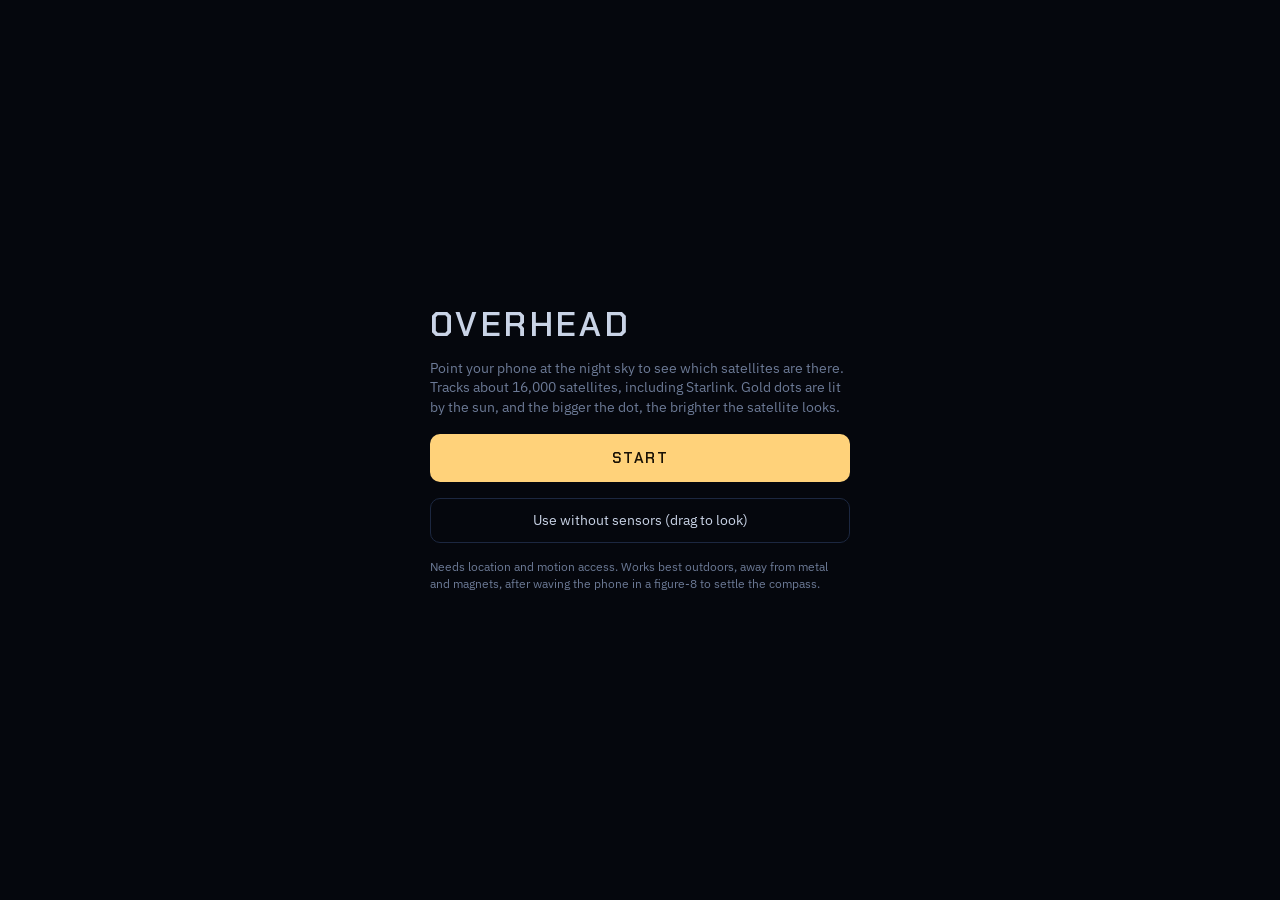
==== index.html @ 2af20678 "Add quick guide, twilight and moonlight visibility, constellations and favorites - Quick guide on fi" ====
<!doctype html>
<html lang="en">
<head>
<meta charset="utf-8">
<meta name="viewport" content="width=device-width,initial-scale=1,viewport-fit=cover,user-scalable=no">
<title>Overhead</title>
<meta name="theme-color" content="#05070d">
<meta name="apple-mobile-web-app-capable" content="yes">
<meta name="mobile-web-app-capable" content="yes">
<meta name="apple-mobile-web-app-status-bar-style" content="black-translucent">
<meta name="apple-mobile-web-app-title" content="Overhead">
<link rel="manifest" href="manifest.webmanifest">
<link rel="icon" href="icon.svg" type="image/svg+xml">
<link rel="apple-touch-icon" href="icon-180.png">
<link rel="preconnect" href="https://fonts.googleapis.com">
<link rel="stylesheet" href="https://fonts.googleapis.com/css2?family=Chakra+Petch:wght@500;600&family=IBM+Plex+Mono:wght@400;500&family=IBM+Plex+Sans:wght@400;500&display=swap">
<style>
/* Layout: full-bleed sky canvas, thin status strip on top, pull-up sheet at the bottom, full-screen panels for settings and satellite details. Single dark look: it is used outdoors at night. */
:root {
  --sky: #05070d;
  --panel: #0c1220;
  --panel-2: #121a2c;
  --line: #1c2740;
  --ink: #c9d3e6;
  --dim: #6c7a96;
  --lit: #ffd27a;      /* sunlit satellite: warm, like reflected sunlight */
  --shadow: #4d6488;   /* satellite in Earth's shadow */
  --target: #7af0c8;
  --star: #9fb3d9;
  --horizon: #2f4a3a;
  --planet: #f0b38a;   /* planets: warmer and pinker than sunlit satellites */
  --moon: #e9e4d4;
  --bad: #ff8a7a;
  --font-display: "Chakra Petch", "Segoe UI", system-ui, sans-serif;
  --font-body: "IBM Plex Sans", system-ui, -apple-system, sans-serif;
  --font-data: "IBM Plex Mono", ui-monospace, Menlo, Consolas, monospace;
  color-scheme: dark;
}
* { box-sizing: border-box; -webkit-tap-highlight-color: transparent; }
html, body { height: 100%; margin: 0; }
body { background: var(--sky); color: var(--ink); font: 14px/1.4 var(--font-body); overflow: hidden; overscroll-behavior: none; touch-action: none; }
body.red { filter: sepia(1) saturate(6) hue-rotate(-50deg) brightness(.75); }
[hidden] { display: none !important; }
button { font: inherit; color: inherit; background: none; border: 0; cursor: pointer; }
button:focus-visible, input:focus-visible, .card:focus-visible { outline: 2px solid var(--target); outline-offset: 2px; }

#sky { position: fixed; inset: 0; width: 100%; height: 100%; display: block; }
#cam { position: fixed; inset: 0; width: 100%; height: 100%; object-fit: cover; }
.alignbar { position: fixed; left: 0; right: 0; bottom: 0; background: color-mix(in srgb, var(--panel) 92%, transparent); border-top: 1px solid var(--line); border-radius: 14px 14px 0 0; padding: 12px 16px calc(env(safe-area-inset-bottom, 0px) + 12px); display: grid; gap: 8px; touch-action: pan-y; }
.align-help { margin: 0; font-size: 13px; color: var(--ink); text-wrap: pretty; }
.align-actions { display: grid; grid-template-columns: 1fr 1fr; gap: 10px; padding-top: 4px; }
.align-actions .secondary { padding: 10px; }
.align-actions .go { border-color: var(--target); color: var(--target); }
.idlist { max-height: 46vh; overflow-y: auto; }
.idlist h4 { margin: 8px 0 2px; font: 600 11px var(--font-display); letter-spacing: .1em; text-transform: uppercase; color: var(--dim); }
#idBtn { display: block; padding: 8px 0 0; text-transform: none; letter-spacing: 0; font-size: 12px; }

.top { position: fixed; top: 0; left: 0; right: 0; padding: calc(env(safe-area-inset-top, 0px) + 8px) 16px 8px; display: flex; gap: 8px; align-items: center; justify-content: space-between; pointer-events: none; }
.top > * { pointer-events: auto; }
.brand { font: 600 15px var(--font-display); letter-spacing: .14em; text-transform: uppercase; }
@media (max-width: 420px) { .brand { font-size: 12px; letter-spacing: .06em; } .top { gap: 6px; } .top .iconbtn { width: 32px; height: 32px; } }
.status { font: 11px var(--font-data); color: var(--dim); text-align: right; flex: 1; min-width: 0; white-space: nowrap; overflow: hidden; text-overflow: ellipsis; }
.iconbtn { width: 36px; height: 36px; border-radius: 50%; border: 1px solid var(--line); background: color-mix(in srgb, var(--panel) 80%, transparent); display: grid; place-items: center; font: 600 11px var(--font-data); flex: none; }
.iconbtn[aria-pressed="true"] { border-color: #a33; color: #f66; }

.readout { position: fixed; left: 50%; top: 50%; transform: translate(-50%, 26px); font: 12px var(--font-data); color: var(--dim); text-align: center; pointer-events: none; font-variant-numeric: tabular-nums; }
.hint { position: fixed; left: 16px; right: 16px; top: calc(env(safe-area-inset-top, 0px) + 84px); text-align: center; font: 12px var(--font-body); color: var(--lit); pointer-events: none; }
.notice { position: fixed; left: 16px; right: 16px; top: calc(env(safe-area-inset-top, 0px) + 52px); text-align: center; font: 12px var(--font-body); color: var(--dim); pointer-events: none; text-wrap: balance; }
body.timeshift .notice { top: calc(env(safe-area-inset-top, 0px) + 86px); }
body.timeshift .hint { top: calc(env(safe-area-inset-top, 0px) + 118px); }
.timepill { position: fixed; left: 50%; transform: translateX(-50%); top: calc(env(safe-area-inset-top, 0px) + 52px); max-width: calc(100% - 32px); white-space: nowrap; overflow: hidden; text-overflow: ellipsis; font: 12px var(--font-data); color: var(--sky); background: var(--target); border-radius: 999px; padding: 6px 12px; }
.timebar { position: fixed; left: 0; right: 0; bottom: var(--sheet-h, 64px); background: color-mix(in srgb, var(--panel) 94%, transparent); border-top: 1px solid var(--line); padding: 10px 16px 22px; display: grid; gap: 8px; touch-action: pan-x; }
.tb-row { display: flex; align-items: center; gap: 12px; }
.tb-label { flex: 1; min-width: 0; font: 13px var(--font-data); color: var(--target); font-variant-numeric: tabular-nums; }
.tb-row .linkbtn { padding: 4px 0; }
.tb-ticks { position: relative; height: 12px; margin: 0 8px; }
.tb-ticks span { position: absolute; transform: translateX(-50%); font: 10px var(--font-data); color: var(--dim); white-space: nowrap; }
.seg { display: grid; grid-template-columns: repeat(4, 1fr); gap: 4px; }
.seg button { border: 1px solid var(--line); border-radius: 8px; padding: 9px 4px; font-size: 13px; color: var(--dim); }
.seg button[aria-checked="true"] { border-color: var(--lit); color: var(--ink); background: var(--panel-2); }
@media (max-width: 380px) { .seg { grid-template-columns: repeat(2, 1fr); } }

.card { position: fixed; left: 16px; right: 16px; bottom: calc(var(--sheet-h, 64px) + var(--tb-h, 0px) + 12px); max-width: 420px; margin: 0 auto; background: var(--panel); border: 1px solid var(--target); border-radius: 10px; padding: 10px 12px; display: grid; gap: 2px; cursor: pointer; }
.card-top { display: flex; gap: 12px; align-items: baseline; justify-content: space-between; }
.card h3 { margin: 0; font: 600 16px var(--font-display); letter-spacing: .04em; min-width: 0; overflow: hidden; text-overflow: ellipsis; white-space: nowrap; }
.card .where { font: 13px var(--font-data); color: var(--ink); }
.card .meta { font: 11px var(--font-data); color: var(--dim); }
.card .more { font: 11px var(--font-data); color: var(--target); margin-top: 2px; }
.card .favbtn { font-size: 20px; line-height: 1; padding: 0 2px 2px 8px; color: var(--lit); letter-spacing: 0; text-transform: none; }
.card button { font: 11px var(--font-data); color: var(--dim); text-transform: uppercase; letter-spacing: .08em; padding: 4px 0 4px 8px; }

.sheet { position: fixed; left: 0; right: 0; bottom: 0; background: var(--panel); border-top: 1px solid var(--line); border-radius: 14px 14px 0 0; padding: 0 16px calc(env(safe-area-inset-bottom, 0px) + 8px); max-height: 62%; display: flex; flex-direction: column; touch-action: pan-y; }
.sheet-head { display: flex; align-items: center; gap: 8px; padding-block: 10px; }
.grab { flex: 1; min-width: 0; text-align: left; font: 600 13px var(--font-display); letter-spacing: .1em; text-transform: uppercase; display: flex; align-items: center; gap: 8px; white-space: nowrap; }
.grab::after { content: "▴"; color: var(--dim); }
.sheet.open .grab::after { content: "▾"; }
.tabs { display: flex; gap: 4px; }
.tab { font: 11px var(--font-data); letter-spacing: .06em; text-transform: uppercase; padding: 6px 10px; border-radius: 999px; color: var(--dim); border: 1px solid transparent; }
.tab[aria-selected="true"] { color: var(--ink); border-color: var(--line); }
.sheet-body { overflow-y: auto; min-height: 0; padding-bottom: 4px; }
.sheet:not(.open) .sheet-body { display: none; }
.tools { padding-bottom: 8px; }
input[type=search], input[type=number] { font: 14px var(--font-body); padding: 10px 12px; border-radius: 8px; border: 1px solid var(--line); background: var(--panel-2); color: var(--ink); width: 100%; }
input[type=number] { font-family: var(--font-data); }
input::placeholder { color: var(--dim); }
.row { display: grid; grid-template-columns: 10px 1fr auto; gap: 10px; align-items: center; width: 100%; padding: 9px 0; border-top: 1px solid var(--line); text-align: left; }
.row .dot { width: 8px; height: 8px; border-radius: 50%; background: var(--shadow); }
.row.lit .dot { background: var(--lit); box-shadow: 0 0 6px var(--lit); }
.row.down .dot { background: transparent; border: 1px solid var(--line); }
.row .nm { min-width: 0; overflow: hidden; text-overflow: ellipsis; white-space: nowrap; }
.row .sub { display: block; font: 11px var(--font-data); color: var(--dim); overflow: hidden; text-overflow: ellipsis; }
.row .num { font: 12px var(--font-data); font-variant-numeric: tabular-nums; text-align: right; color: var(--ink); }
.row.sel .nm { color: var(--target); }
.empty, .note { color: var(--dim); padding: 10px 0; font-size: 13px; }
.legend { display: flex; gap: 14px; font: 11px var(--font-data); color: var(--dim); padding-bottom: 6px; flex-wrap: wrap; }
.legend span::before { content: ""; display: inline-block; width: 7px; height: 7px; border-radius: 50%; margin-right: 6px; vertical-align: 1px; background: var(--shadow); }
.legend .l::before { background: var(--lit); }

.overlay { position: fixed; inset: 0; background: var(--sky); display: flex; align-items: center; justify-content: center; padding: calc(env(safe-area-inset-top, 0px) + 24px) 16px calc(env(safe-area-inset-bottom, 0px) + 24px); overflow-y: auto; touch-action: pan-y; }
.overlay.page { align-items: flex-start; }
.intro { width: 100%; max-width: 420px; display: flex; flex-direction: column; gap: 16px; }
.intro h1 { margin: 0; font: 600 34px/1.05 var(--font-display); letter-spacing: .1em; text-transform: uppercase; }
.intro p { margin: 0; color: var(--dim); }
.primary { background: var(--lit); color: #1a1205; font: 600 15px var(--font-display); letter-spacing: .1em; text-transform: uppercase; padding: 14px; border-radius: 10px; }
.secondary { border: 1px solid var(--line); padding: 12px; border-radius: 10px; color: var(--ink); }
.field { display: grid; gap: 6px; font: 11px var(--font-data); color: var(--dim); text-transform: uppercase; letter-spacing: .06em; }
.pair { display: grid; grid-template-columns: 1fr 1fr; gap: 10px; }
.err { color: var(--bad); font-size: 13px; margin: 0; }
.small { font-size: 12px; color: var(--dim); margin: 0; }
.panel-head { display: flex; justify-content: space-between; align-items: center; gap: 12px; }
.panel-head h2 { margin: 0; font: 600 20px var(--font-display); letter-spacing: .08em; text-transform: uppercase; }
.group { display: grid; gap: 10px; padding-top: 14px; border-top: 1px solid var(--line); }
.group h3 { margin: 0; font: 600 13px var(--font-display); letter-spacing: .1em; text-transform: uppercase; color: var(--dim); }
.current { font-size: 15px; }
.current .sub { display: block; font: 12px var(--font-data); color: var(--dim); }
.results { display: grid; }
.place { display: grid; gap: 1px; text-align: left; padding: 10px 2px; border-top: 1px solid var(--line); }
.place .sub { font: 12px var(--font-data); color: var(--dim); }
details summary { cursor: pointer; color: var(--dim); font-size: 13px; padding-block: 4px; }
details[open] summary { margin-bottom: 10px; }
details .secondary { margin-top: 10px; width: 100%; }
.check { display: grid; grid-template-columns: auto 1fr auto; gap: 10px; align-items: center; font-size: 14px; }
.check input { width: 18px; height: 18px; accent-color: var(--lit); }
.check .count { font: 12px var(--font-data); color: var(--dim); font-variant-numeric: tabular-nums; }
input[type=range] { width: 100%; accent-color: var(--lit); }

.det h2 { margin: 0; font: 600 24px/1.15 var(--font-display); letter-spacing: .05em; overflow-wrap: anywhere; }
.chips { display: flex; flex-wrap: wrap; gap: 6px; }
.chip { font: 11px var(--font-data); padding: 3px 8px; border-radius: 999px; border: 1px solid var(--line); color: var(--dim); }
.chip.k { color: var(--ink); }
dl { display: grid; grid-template-columns: minmax(7.5em, 36%) 1fr; gap: 7px 12px; margin: 0; }
dt { color: var(--dim); font-size: 12px; padding-top: 1px; }
dd { margin: 0; min-width: 0; overflow-wrap: anywhere; font-variant-numeric: tabular-nums; }
dd .sub { display: block; font-size: 12px; color: var(--dim); }
.passrow { display: grid; grid-template-columns: 10px 1fr auto; gap: 10px; align-items: center; padding: 8px 0; border-top: 1px solid var(--line); }
button.passrow { width: 100%; text-align: left; }
.passrow .dot { width: 8px; height: 8px; border-radius: 50%; background: var(--shadow); }
.passrow.lit .dot { background: var(--lit); box-shadow: 0 0 6px var(--lit); }
.passrow .sub { display: block; font: 11px var(--font-data); color: var(--dim); }
.passrow .num { font: 12px var(--font-data); text-align: right; }
.tonight { display: grid; gap: 6px; padding: 2px 0 10px; }
.tn-line { display: grid; grid-template-columns: 4.5em minmax(0, 1fr); gap: 10px; font-size: 13px; align-items: baseline; }
.tn-k { font: 11px var(--font-data); text-transform: uppercase; letter-spacing: .08em; color: var(--dim); }
.clouds { display: grid; gap: 2px; min-width: 0; }
.cc { display: grid; gap: 3px; min-width: 0; }
.cc b { display: block; height: 14px; border-radius: 3px; background: var(--panel-2); overflow: hidden; }
.cc span { display: block; height: 100%; background: var(--dim); }
.cc i { font: 9px var(--font-data); color: var(--dim); font-style: normal; white-space: nowrap; height: 11px; overflow: visible; }
.tn-h { margin: 6px 0 2px; font: 600 12px var(--font-display); letter-spacing: .1em; text-transform: uppercase; color: var(--dim); }
.pass { border-top: 1px solid var(--line); }
.pass .row { border-top: 0; padding-bottom: 4px; }
.row .sub.tn-wrap { white-space: normal; }
.cal { font: 11px var(--font-data); color: var(--target); text-transform: uppercase; letter-spacing: .06em; padding: 2px 0 10px 20px; }
.guide { position: fixed; inset: 0; background: rgba(3, 5, 10, .62); display: flex; align-items: flex-end; justify-content: center; padding: 16px 16px calc(env(safe-area-inset-bottom, 0px) + 96px); }
.guide-card { width: 100%; max-width: 420px; background: var(--panel); border: 1px solid var(--line); border-radius: 14px; padding: 16px; display: grid; gap: 8px; }
.guide-card h2 { margin: 0; font: 600 18px var(--font-display); letter-spacing: .06em; text-transform: uppercase; }
.guide-card p { margin: 0; color: var(--ink); line-height: 1.5; }
.guide-step { font: 11px var(--font-data); color: var(--dim); letter-spacing: .08em; }
.guide-actions { display: flex; justify-content: space-between; align-items: center; padding-top: 6px; }
.guide-actions .primary { padding: 10px 22px; }
.spot { outline: 2px solid var(--target); outline-offset: 3px; animation: spot 1.2s ease-in-out infinite; }
@keyframes spot { 50% { outline-color: transparent; } }
@media (prefers-reduced-motion: reduce) { .spot { animation: none; } }
.faq details { border-top: 1px solid var(--line); padding-top: 8px; }
.faq summary { color: var(--ink); }
.faq details p { padding-top: 6px; }
.linkbtn { color: var(--target); font: 12px var(--font-data); text-transform: uppercase; letter-spacing: .08em; padding: 8px 0; }
@media (prefers-reduced-motion: reduce) { * { scroll-behavior: auto !important; } }
</style>
</head>
<body>
<video id="cam" playsinline muted hidden></video>
<canvas id="sky" aria-label="Sky view showing satellites in the direction the phone points"></canvas>

<div class="top">
  <div class="brand">Overhead</div>
  <div class="status" id="status">Loading…</div>
  <button class="iconbtn" id="timeBtn" title="Show the sky at another time" aria-label="Show the sky at another time">◷</button>
  <button class="iconbtn" id="alignBtn" title="Align with a star or planet" aria-label="Align with a star or planet">◎</button>
  <button class="iconbtn" id="redBtn" aria-pressed="false" title="Red night mode">R</button>
  <button class="iconbtn" id="setBtn" title="Settings">⚙</button>
</div>
<button class="timepill" id="timePill" hidden></button>
<div class="notice" id="notice" hidden></div>
<div class="hint" id="hint" hidden></div>
<div class="readout" id="readout"></div>

<div class="card" id="card" role="button" tabindex="0" aria-label="Show satellite details" hidden>
  <div class="card-top"><h3 id="cardName"></h3><button class="favbtn" id="cardFav" aria-pressed="false" aria-label="Favorite">☆</button><button id="cardClose">Clear</button></div>
  <div class="where" id="cardWhere"></div>
  <div class="meta" id="cardMeta"></div>
  <div class="meta" id="cardAbout"></div>
  <div class="more">Tap for orbit, operator and launch details ›</div>
</div>

<section class="sheet" id="sheet">
  <div class="sheet-head">
    <button class="grab" id="grab"><span id="sheetTitle">Up now</span></button>
    <div class="tabs" role="tablist">
      <button class="tab" role="tab" id="tabNow" aria-selected="true">Now</button>
      <button class="tab" role="tab" id="tabTonight" aria-selected="false">Tonight</button>
      <button class="tab" role="tab" id="tabPasses" aria-selected="false">Passes</button>
    </div>
  </div>
  <div class="sheet-body" id="sheetBody">
    <div class="tools" id="nowTools"><input type="search" id="findIn" placeholder="Find a satellite by name or number" autocomplete="off" enterkeyhint="search" aria-label="Find a satellite">
      <button class="linkbtn" id="idBtn">Saw something moving? Find out what it was ›</button></div>
    <div id="listBox"></div>
  </div>
</section>

<section class="timebar" id="timeBar" hidden>
  <div class="tb-row">
    <span class="tb-label" id="timeLabel">Now</span>
    <button class="linkbtn" id="timeNow">Back to now</button>
    <button class="linkbtn" id="timeClose">Done</button>
  </div>
  <input type="range" id="timeIn" min="-120" max="720" step="1" value="0" aria-label="Move the sky in time, in minutes from now">
  <div class="tb-ticks" aria-hidden="true"><span style="left:0%">−2 h</span><span style="left:14.3%">now</span><span style="left:42.9%">+4 h</span><span style="left:71.4%">+8 h</span><span style="left:100%">+12 h</span></div>
</section>

<section class="alignbar" id="idBar" hidden>
  <p class="align-help" id="idHelp"></p>
  <div class="align-actions">
    <button class="secondary" id="idCancel">Cancel</button>
    <button class="secondary go" id="idSearch">Search the last 10 minutes</button>
  </div>
  <div class="idlist" id="idList"></div>
</section>

<section class="alignbar" id="alignBar" hidden>
  <p class="align-help" id="alignHelp"></p>
  <div id="alignList"></div>
  <div class="align-actions">
    <button class="secondary" id="alignCancel">Cancel</button>
    <button class="secondary" id="alignReset">Undo alignment</button>
  </div>
</section>

<div class="overlay" id="intro">
  <div class="intro">
    <h1>Overhead</h1>
    <p>Point your phone at the night sky to see which satellites are there. Tracks about 16,000 satellites, including Starlink. Gold dots are lit by the sun, and the bigger the dot, the brighter the satellite looks.</p>
    <button class="primary" id="startBtn">Start</button>
    <button class="secondary" id="dragBtn">Use without sensors (drag to look)</button>
    <p class="small">Needs location and motion access. Works best outdoors, away from metal and magnets, after waving the phone in a figure-8 to settle the compass.</p>
    <p class="err" id="introErr" hidden></p>
  </div>
</div>

<div class="overlay page" id="settings" hidden>
  <div class="intro">
    <div class="panel-head"><h2>Settings</h2><button class="linkbtn" id="setDone">Done</button></div>

    <section class="group">
      <h3>Your location</h3>
      <div class="current" id="locNow"></div>
      <label class="field">Search for a town or city
        <input type="search" id="placeIn" placeholder="Start typing a town name" autocomplete="off" enterkeyhint="search">
      </label>
      <div class="results" id="placeResults"></div>
      <button class="secondary" id="gpsBtn">Use my phone's GPS instead</button>
      <details>
        <summary>Enter coordinates instead</summary>
        <div class="pair">
          <label class="field">Latitude<input type="number" id="latIn" step="0.0001" min="-90" max="90"></label>
          <label class="field">Longitude<input type="number" id="lonIn" step="0.0001" min="-180" max="180"></label>
        </div>
        <button class="secondary" id="coordBtn">Use these coordinates</button>
      </details>
      <p class="err" id="locErr" hidden></p>
    </section>

    <section class="group">
      <h3>Your sky</h3>
      <div class="seg" id="skyIn" role="radiogroup" aria-label="How dark your sky is"></div>
      <p class="small" id="skyNote"></p>
    </section>

    <section class="group">
      <h3>Show on the sky</h3>
      <label class="check"><input type="checkbox" id="showBright"><span>Bright satellites, rocket stages and space stations</span><span class="count" id="cntBright"></span></label>
      <label class="check"><input type="checkbox" id="showStarlink"><span>Starlink</span><span class="count" id="cntStarlink"></span></label>
      <label class="check"><input type="checkbox" id="showOther"><span>All other active satellites</span><span class="count" id="cntOther"></span></label>
      <label class="check"><input type="checkbox" id="eyeOnly"><span>Only show satellites bright enough to see from your sky</span><span class="count"></span></label>
      <p class="small">Sunlit satellites are drawn bigger and brighter the brighter they should look, on the same scale as the stars. Each satellite's typical brightness comes from measurements where they exist (Mike McCants' catalog, published Starlink studies), otherwise from its radar size or type. The app then adjusts for distance and angle to the sun. Expect it to be within about one magnitude.</p>
    </section>

    <section class="group">
      <h3>Compass correction: <span id="corrVal">0°</span></h3>
      <input type="range" id="corrIn" min="-90" max="90" step="0.5" value="0" aria-label="Compass correction in degrees">
      <p class="small">Phone compasses point to magnetic north and are often a few degrees off. The easiest fix is the ◎ button: line up a bright star, planet or the Moon and the app sets this for you. You can also nudge it by hand.</p>
    </section>

    <section class="group">
      <h3>Satellite data</h3>
      <p class="small" id="tleInfo"></p>
      <button class="secondary" id="refreshBtn">Download fresh satellite data</button>
    </section>

    <section class="group faq">
      <h3>Help</h3>
      <button class="secondary" id="guideBtn">Show the quick guide again</button>
      <details><summary>Why can't I see a satellite the app shows?</summary>
        <p class="small">It may be in Earth's shadow (a blue dot), too faint for your sky, washed out by twilight or moonlight, or behind clouds. Satellites also look brightest with the Sun behind you. If everything seems shifted, line up the compass with ◎.</p></details>
      <details><summary>What does magnitude mean?</summary>
        <p class="small">Astronomers' brightness scale, where lower numbers are brighter. Venus is about −4, the brightest stars around 0, and magnitude 6 is the faintest you can see in a very dark sky.</p></details>
      <details><summary>How accurate is it?</summary>
        <p class="small">Positions are usually within a fraction of a degree, because the satellite data updates every few hours. The phone's compass is the biggest error, which aligning with ◎ fixes. Brightness is an estimate, usually within about one magnitude.</p></details>
      <details><summary>Does it work without signal?</summary>
        <p class="small">Yes. Once you've opened it with signal, the app and its satellite data are saved on your phone. Data older than a week gets less accurate.</p></details>
      <details><summary>Why does the view jump when I point straight up?</summary>
        <p class="small">Your phone may be switching between portrait and landscape. Turn on rotation lock while you use the app.</p></details>
    </section>
  </div>
</div>

<div class="guide" id="guide" hidden role="dialog" aria-modal="true" aria-labelledby="guideTitle">
  <div class="guide-card">
    <div class="guide-step" id="guideStep"></div>
    <h2 id="guideTitle"></h2>
    <p id="guideText"></p>
    <div class="guide-actions"><button class="linkbtn" id="guideSkip">Skip</button><button class="primary" id="guideNext">Next</button></div>
  </div>
</div>

<div class="overlay page" id="details" hidden>
  <div class="intro det">
    <div class="panel-head"><button class="linkbtn" id="detBack">‹ Back to sky</button><button class="linkbtn" id="detFav" aria-pressed="false">☆ Add to favorites</button></div>
    <h2 id="detName"></h2>
    <div class="chips" id="detChips"></div>
    <section class="group"><h3 id="detNowH">Right now</h3><dl id="detNow"></dl></section>
    <section class="group"><h3>About</h3><dl id="detAbout"></dl></section>
    <section class="group"><h3>Orbit</h3><dl id="detOrbit"></dl></section>
    <section class="group"><h3>Next passes over you</h3><div id="detPasses"></div></section>
    <p class="small">Orbit data from CelesTrak. Owner, launch date and site from the CelesTrak satellite catalog.</p>
  </div>
</div>

<script src="lib/satellite.min.js"></script>
<script src="codes.js"></script>
<script src="sky-data.js"></script>
<script>
"use strict";
const D2R = Math.PI / 180, R2D = 180 / Math.PI;
const $ = id => document.getElementById(id);
const store = {
  get(k, d) { try { const v = localStorage.getItem(k); return v == null ? d : JSON.parse(v); } catch { return d; } },
  set(k, v) { try { localStorage.setItem(k, JSON.stringify(v)); } catch {} }
};
const CODES = window.SAT_CODES || { OWNERS: {}, SITES: {}, TYPES: {}, OPERATORS: [] };
try { localStorage.removeItem("tle"); } catch {}   // satellite data now lives in the Cache API

// ---------- state ----------
const S = {
  loc: store.get("loc", null),          // {lat, lon, h, name, src: "search" | "gps" | "manual"}
  corr: store.get("corr", 0),
  show: Object.assign({ bright: true, starlink: true, other: true }, store.get("show", {})),
  eyeOnly: store.get("eyeOnly", false),
  limit: store.get("limit", 4.5),
  favs: new Set(store.get("favs", ["25544", "48274", "20580"])),   // favourite satellites: ISS, Tiangong, Hubble to start       // faintest magnitude visible from the viewer's sky (see SKY_LIMITS)
  timeOffset: 0,                        // ms the time slider moves the sky away from now
  sats: [], byId: new Map(), counts: { bright: 0, starlink: 0, other: 0 }, trains: new Map(),
  gen: 0, now: [], nowMap: new Map(),   // positions from the worker: idx -> {sat, az, el, range, lit, v}
  targetId: store.get("target", null),
  mode: null, R: null, view: { az: 180, el: 22 }, vfov: 70,
  passes: null, passesAt: 0, passJob: 0,
  tab: "now", lastSensor: 0, anyEvent: false,
  tleTime: 0, times: [], loading: "Loading satellites…", detailsId: null,
};
// The moment the sky is drawn for: now, or now moved by the time slider. Pass predictions,
// countdowns and data ages keep using the real clock.
const simNow = () => Date.now() + S.timeOffset;
const CAT_LABEL = { bright: "Bright / easy to see", starlink: "Starlink", other: "Active satellite" };
// Lining the sky up on a real star or planet: on = panel open, camera = live camera picture behind
// the sky, edge = no camera, so the top edge of the phone is used as the pointer.
const ALIGN = { on: false, camera: false, edge: false, stream: null, timer: 0, key: "" };

// ---------- satellite data ----------
const TLE_MAX_AGE = 6 * 3600e3;
// CSV ("OMM") rather than the classic two-line text: the text format only has room for 5-digit
// catalog numbers, so CelesTrak leaves out everything numbered above 99999 (launched since mid-2026).
const groupUrl = g => `https://celestrak.org/NORAD/elements/gp.php?GROUP=${g}&FORMAT=csv`;

function parseTLE(text) {
  const lines = text.split(/\r?\n/).map(l => l.trimEnd()).filter(Boolean);
  const out = [];
  for (let i = 0; i < lines.length; ) {
    if (lines[i + 1]?.startsWith("1 ") && lines[i + 2]?.startsWith("2 ")) {
      out.push({ name: lines[i].trim(), l1: lines[i + 1], l2: lines[i + 2] }); i += 3;
    } else i++;
  }
  return out;
}

// Catalog numbers above 99999 are written as a letter plus four digits ("Alpha-5"), skipping I and O.
const ALPHA5 = "ABCDEFGHJKLMNPQRSTUVWXYZ";
const toAlpha5 = n => n < 100000 ? String(n).padStart(5, "0") : ALPHA5[Math.floor(n / 10000) - 10] + String(n % 10000).padStart(4, "0");
const fromAlpha5 = s => /^[A-Z]/.test(s) ? (ALPHA5.indexOf(s[0]) + 10) * 10000 + +s.slice(1) : +s;
function tleChecksum(line) { let s = 0; for (const ch of line) s += ch >= "0" && ch <= "9" ? +ch : ch === "-" ? 1 : 0; return s % 10; }
// Two-line "assumed decimal point" notation: 0.000136016 -> " 13602-3"
function tleExp(v) {
  if (!v) return " 00000+0";
  let e = Math.floor(Math.log10(Math.abs(v))) + 1, m = Math.round(Math.abs(v) / 10 ** e * 1e5);
  if (m >= 1e5) { m = 1e4; e++; }
  if (e < -9 || e > 9) return " 00000+0";
  return (v < 0 ? "-" : " ") + String(m).padStart(5, "0") + (e < 0 ? "-" : "+") + Math.abs(e);
}
// One CelesTrak CSV row as the two lines the orbit library reads (column layout of the classic format).
function ommToTLE(o) {
  const num = toAlpha5(+o.NORAD_CAT_ID), f = (v, w, d) => (+v).toFixed(d).padStart(w);
  const id = /^\d{2}(\d{2})-(\d{3})(\w*)$/.exec(o.OBJECT_ID || "");
  const t = new Date(o.EPOCH + "Z"), y = t.getUTCFullYear(), day = (t - Date.UTC(y, 0, 1)) / 86400e3 + 1;
  const ndot = +o.MEAN_MOTION_DOT || 0;
  const l1 = `1 ${num}${o.CLASSIFICATION_TYPE || "U"} ${(id ? id[1] + id[2] + id[3] : "").padEnd(8).slice(0, 8)} ` +
    `${String(y % 100).padStart(2, "0")}${day.toFixed(8).padStart(12, "0")} ${ndot < 0 ? "-" : " "}${Math.min(Math.abs(ndot), 0.99999999).toFixed(8).slice(1)} ` +
    ` 00000+0 ${tleExp(+o.BSTAR || 0)} 0 ${String((+o.ELEMENT_SET_NO || 0) % 10000).padStart(4)}`;
  const l2 = `2 ${num} ${f(o.INCLINATION, 8, 4)} ${f(o.RA_OF_ASC_NODE, 8, 4)} ${String(Math.round(+o.ECCENTRICITY * 1e7)).padStart(7, "0")} ` +
    `${f(o.ARG_OF_PERICENTER, 8, 4)} ${f(o.MEAN_ANOMALY, 8, 4)} ${f(o.MEAN_MOTION, 11, 8)}${String((+o.REV_AT_EPOCH || 0) % 100000).padStart(5)}`;
  return { name: o.OBJECT_NAME, l1: l1 + tleChecksum(l1), l2: l2 + tleChecksum(l2) };
}
// One CSV line into cells; commas inside quoted names are kept.
function csvCells(line) {
  const out = []; let cur = "", quoted = false;
  for (let i = 0; i < line.length; i++) {
    const ch = line[i];
    if (quoted) { if (ch !== '"') cur += ch; else if (line[i + 1] === '"') { cur += '"'; i++; } else quoted = false; }
    else if (ch === '"') quoted = true;
    else if (ch === ",") { out.push(cur); cur = ""; }
    else cur += ch;
  }
  out.push(cur);
  return out;
}
function parseCSV(text) {
  const [head, ...rows] = text.split(/\r?\n/).filter(Boolean).map(csvCells);
  return rows.map(r => Object.fromEntries(head.map((h, i) => [h, r[i]])));
}
const isOMM = text => /^OBJECT_NAME,.*MEAN_MOTION/.test(text);
// Orbits from either format: CelesTrak CSV (current) or classic two-line text (the bundled fallback file).
const parseOrbits = text => isOMM(text) ? parseCSV(text).filter(o => o.NORAD_CAT_ID && o.MEAN_MOTION).map(ommToTLE) : parseTLE(text);

async function openCache() { try { return await caches.open("overhead-tle-v1"); } catch { return null; } }

// Where the lists come from, in order:
//   1. this website's own copy in data/, refreshed from CelesTrak every 4 hours by GitHub (no limit);
//   2. CelesTrak itself, which allows each internet connection one download of a list every 2 hours
//      and answers later requests with a short note;
//   3. the last good copy saved on this phone.
let lastRefusal = null;
// fetch that gives up if the server hasn't started answering within ms (weak signal outdoors);
// once it answers, the download itself may take as long as it needs.
async function fetchT(url, ms = 10000, opts = {}) {
  const ctl = new AbortController(), timer = setTimeout(() => ctl.abort(), ms);
  try { return await fetch(url, { ...opts, signal: ctl.signal }); } finally { clearTimeout(timer); }
}
async function getGroup(g, force) {
  const url = groupUrl(g), key = "tleTime_" + g, failKey = "tleFail_" + g, time = store.get(key, 0);
  const cache = await openCache();
  // stale = a fresh download was tried and failed, so this is the copy saved earlier
  const cached = async stale => {
    if (!cache) return null;
    try { const r = await cache.match(url); return r ? { text: await r.text(), time, stale } : null; } catch { return null; }
  };
  const save = async text => {
    if (cache) { try { await cache.put(url, new Response(text)); } catch {} }
    store.set(key, Date.now());
    return { text, time: Date.now() };
  };
  if (!force && Date.now() - time < TLE_MAX_AGE) { const c = await cached(false); if (c) return c; }
  try {
    const r = await fetchT(`data/${g}.csv`, 10000, { cache: "no-cache" });
    if (r.ok) { const text = await r.text(); if (isOMM(text)) return await save(text); }
  } catch {}
  if (!force && Date.now() - store.get(failKey, 0) < 2 * 3600e3) { lastRefusal = "wait"; return await cached(true); }
  try {
    const r = await fetchT(url, 15000);
    const text = await r.text();
    if (!isOMM(text)) { lastRefusal = /not updated/i.test(text) ? "wait" : "error"; throw new Error("no data"); }
    return await save(text);
  } catch {
    if (!lastRefusal) lastRefusal = "offline";
    store.set(failKey, Date.now());
    return await cached(true);
  }
}

let loadJob = 0;
async function loadSats(force) {
  const job = ++loadJob;
  S.gen++; S.passJob++;
  worker.postMessage({ type: "reset" });
  S.sats = []; S.byId = new Map(); S.counts = { bright: 0, starlink: 0, other: 0 }; S.trains = new Map();
  S.now = []; S.nowMap = new Map(); S.passes = null; S.passesAt = 0; paths.clear();
  S.loading = "Loading satellites…"; updateStatus();
  S.mags = await getMags(force);
  if (job !== loadJob) return;
  const times = [];
  let bright = [];
  for (const g of ["stations", "visual"]) {
    const r = await getGroup(g, force);
    if (job !== loadJob) return;
    if (r) { bright.push(...parseOrbits(r.text)); times.push(r.time); }
  }
  if (!bright.length) { try { bright = parseOrbits(await (await fetch("tle-fallback.txt")).text()); } catch {} }
  addSats(bright, "bright");
  S.times = times;
  await loadActive(force);
}

// Starlink and every other active satellite: one big list, added after the bright ones.
async function loadActive(force) {
  const job = loadJob;
  S.loading = "Loading Starlink and other satellites…"; updateStatus(); renderSheet(); updateCard();
  lastRefusal = null;
  const act = await getGroup("active", force);
  if (job !== loadJob) return;
  if (act) { addSats(parseOrbits(act.text), null); S.times.push(act.time); S.passesAt = 0; }   // redo passes to include bright ones from this list
  S.tleTime = S.times.length ? Math.min(...S.times) : 0;
  const ageDays = act ? (Date.now() - act.time) / 86400e3 : 0;
  S.loading = !act ? (lastRefusal === "wait"
      ? "Starlink and other satellites will load within 2 hours (CelesTrak download limit)"
      : "Showing bright satellites only (couldn't download the full list)")
    : act.stale && ageDays > 10 ? `No connection. The saved satellite data is ${Math.round(ageDays)} days old, so positions may be off by several degrees. Connect to update.`
    : act.stale && Date.now() - act.time > TLE_MAX_AGE ? `No connection. Using satellite data saved ${fmtDate(new Date(act.time))}, ${fmtTime(act.time)}. It stays accurate for about a week.`
    : "";
  updateStatus(); updateTleInfo(); renderSheet(); updateCard();
}

function addSats(list, cat) {
  const out = [];
  for (const t of list) {
    const id = t.l1.slice(2, 7).trim();
    if (S.byId.has(id)) continue;
    const raw = t.name.replace(/^0 /, "").trim();
    // CelesTrak lists the modules docked to the space stations separately; they fly as one object.
    if (/^(ISS|CSS) \((?!ZARYA|TIANHE)/.test(raw)) continue;
    const c = cat || (/^STARLINK/i.test(raw) ? "starlink" : "other");
    const sat = { idx: S.sats.length, id, raw, name: prettyName(raw), nameU: raw.toUpperCase(), l1: t.l1, l2: t.l2, cat: c };
    [sat.m0, sat.m0src] = stdMag(sat);
    if (isFreshStarlink(sat)) { sat.trainKey = t.l1.slice(9, 14).trim(); S.trains.set(sat.trainKey, (S.trains.get(sat.trainKey) || 0) + 1); }
    S.sats.push(sat); S.byId.set(id, sat); S.counts[c]++;
    out.push([t.l1, t.l2, sat.m0]);
  }
  worker.postMessage({ type: "add", list: out });
  updateTleInfo();
}

// Typical brightness (magnitude 1,000 km away, half lit) and where the value comes from:
// measured catalog value, then published values for well-studied families, then radar size,
// then rough values by type.
function stdMag(sat) {
  const M = S.mags || {};
  if (M.m && M.m[sat.id] != null) return [M.m[sat.id], "measured"];
  const sl = starlinkMag(sat);
  if (sl != null) return [sl, "family"];
  for (const [re, m, sure] of CODES.STD_MAG || []) if (sure && re.test(sat.nameU)) return [m, "family"];
  if (M.r && M.r[sat.id] != null) return [M.r[sat.id], "radar"];
  for (const [re, m, sure] of CODES.STD_MAG || []) if (!sure && re.test(sat.nameU)) return [m, "type"];
  return [sat.cat === "bright" ? 4.0 : 5.5, "type"];
}
// Starlink by generation (from the satellite number), from published measurements (Mallama et al.).
// Newly launched ones still climbing to their working orbit (below about 400 km) fly in a much brighter
// attitude: that's what makes fresh "trains" so visible. "Newly launched" comes from the launch dates
// in data/mags.json, or without it from the satellite number (the newest generation).
function starlinkMag(sat) {
  const m = /^STARLINK-(\d+)/.exec(sat.nameU);
  if (!m) return null;
  const num = +m[1], revPerDay = parseFloat(sat.l2.slice(52, 63)), n = revPerDay * 2 * Math.PI / 86400;
  const low = n > 0 && Math.cbrt(398600.4418 / (n * n)) - 6378.137 < 400;
  const isNew = S.mags && S.mags.new ? !!S.mags.new[sat.id] : num >= 30000;
  if (low && isNew) return 5.0;
  return num < 1500 ? 5.1 : num < 2000 ? 6.8 : num < 5000 ? 6.0 : 7.5;
}
const MAG_SOURCE = {
  measured: "Measured, from Mike McCants' satellite brightness catalog",
  family: "From published measurements of this kind of satellite",
  radar: "Estimated from its radar size",
  type: "Rough estimate for this type of object",
};

// The brightness table published next to the app (data/mags.json, rebuilt daily by GitHub).
async function getMags(force) {
  const url = new URL("data/mags.json", location.href).href, cache = await openCache();
  const cached = async () => { try { const r = cache && await cache.match(url); return r ? await r.json() : null; } catch { return null; } };
  if (!force && Date.now() - store.get("magsTime", 0) < 24 * 3600e3) { const c = await cached(); if (c) return c; }
  try {
    const r = await fetchT(url, 10000, { cache: "no-cache" });
    if (r.ok) {
      const text = await r.text(), j = JSON.parse(text);
      if (cache) { try { await cache.put(url, new Response(text)); } catch {} }
      store.set("magsTime", Date.now());
      return j;
    }
  } catch {}
  return await cached();
}

function prettyName(n) {
  const fixes = { "ISS (ZARYA)": "ISS", "CSS (TIANHE)": "Tiangong (CSS)", "HST": "Hubble Space Telescope" };
  return fixes[n] || n.replace(/\s+/g, " ");
}

// ---------- background worker ----------
// Built from the orbit library plus worker.js, both fetched through the offline cache, so it also
// starts without signal. Messages sent before it is ready wait in a queue.
const worker = { real: null, queue: [], postMessage(m) { if (this.real) this.real.postMessage(m); else this.queue.push(m); } };
let tickBusy = false, tickSent = 0;
async function startWorker() {
  let w;
  try {
    const [lib, src] = await Promise.all(["lib/satellite.min.js", "worker.js"].map(u =>
      fetch(u).then(r => { if (!r.ok) throw new Error(u); return r.text(); })));
    w = new Worker(URL.createObjectURL(new Blob([lib, "\n;\n", src], { type: "text/javascript" })));
  } catch { w = new Worker("worker.js"); }
  w.onmessage = e => {
    const m = e.data;
    if (m.type === "pos") { tickBusy = false; if (m.gen === S.gen) applyPositions(m.data, m.t); }
    else if (m.type === "passes" && m.job === S.passJob) applyPasses(m.list);
    else if (m.type === "lookback") applyLookback(m);
  };
  w.onerror = () => { S.loading = "The satellite calculator didn't start. Reload the page."; updateStatus(); };
  worker.real = w;
  for (const m of worker.queue.splice(0)) w.postMessage(m);
}
startWorker();

function requestTick() {
  if (document.hidden) return;
  if (tickBusy && Date.now() - tickSent < 3000) return;
  tickBusy = true; tickSent = Date.now();
  worker.postMessage({ type: "tick", t: simNow(), gen: S.gen });
}
function sendObs() { if (S.loc) worker.postMessage({ type: "obs", lat: S.loc.lat, lon: S.loc.lon, h: S.loc.h || 0 }); }

function applyPositions(d, t) {
  const now = [], map = new Map();
  for (let k = 0; k < d.length; k += 8) {
    const sat = S.sats[d[k]];
    if (!sat) continue;
    const e = { sat, t, az: d[k + 1], el: d[k + 2], range: d[k + 3], lit: d[k + 4] === 1, mag: d[k + 5],
                v: enu(d[k + 1], d[k + 2]), v1: enu(d[k + 6], d[k + 7]) };
    now.push(e); map.set(sat.idx, e);
  }
  S.now = now; S.nowMap = map;
}
// Where a satellite is at this instant: glide from its last computed position toward where it will be 1 s later.
function vNow(e, now) {
  const f = Math.min(3, (now - e.t) / 1000), a = e.v, b = e.v1;
  return [a[0] + (b[0] - a[0]) * f, a[1] + (b[1] - a[1]) * f, a[2] + (b[2] - a[2]) * f];
}

// Passes are worked out for the bright list plus anything else bright enough to be worth going out
// for (typical brightness 5 or brighter, which includes freshly launched Starlink trains).
function requestPasses() {
  const indices = S.sats.filter(s => s.cat === "bright" || s.m0 <= 5 || S.favs.has(s.id)).map(s => s.idx);
  S.passesAt = Date.now();
  worker.postMessage({ type: "passes", t: Date.now(), hours: 14, indices, limit: S.limit, job: ++S.passJob });
}
function applyPasses(list) {
  S.passes = list.map(p => ({ ...p, sat: S.sats[p.idx] })).filter(p => p.sat)
    .sort((a, b) => (b.visible - a.visible) || (a.start - b.start));
  if (S.tab === "passes" || S.tab === "tonight") renderSheet();
}

// ---------- astronomy ----------
function jd(date) { return date.getTime() / 86400000 + 2440587.5; }
function sunPos(date) {
  const n = jd(date) - 2451545.0;
  const L = (280.460 + 0.9856474 * n) * D2R;
  const g = (357.528 + 0.9856003 * n) * D2R;
  const lam = L + (1.915 * Math.sin(g) + 0.020 * Math.sin(2 * g)) * D2R;
  const eps = (23.439 - 0.0000004 * n) * D2R;
  const v = { x: Math.cos(lam), y: Math.cos(eps) * Math.sin(lam), z: Math.sin(eps) * Math.sin(lam) };
  return { v, lam, ra: Math.atan2(v.y, v.x), dec: Math.asin(v.z) };
}
function raDecToAltAz(ra, dec, gmst, lat, lon) {
  const ha = gmst + lon - ra;
  const el = Math.asin(Math.sin(dec) * Math.sin(lat) + Math.cos(dec) * Math.cos(lat) * Math.cos(ha));
  const az = Math.atan2(-Math.sin(ha) * Math.cos(dec), Math.cos(lat) * Math.sin(dec) - Math.sin(lat) * Math.cos(dec) * Math.cos(ha));
  return { az: ((az * R2D) + 360) % 360, el: el * R2D };
}
const EARTH_R = 6371;
function inShadow(p, s) {
  const d = p.x * s.x + p.y * s.y + p.z * s.z;
  if (d > 0) return false;
  const px = p.x - d * s.x, py = p.y - d * s.y, pz = p.z - d * s.z;
  return px * px + py * py + pz * pz < EARTH_R * EARTH_R;
}
function observerGd() { return { latitude: S.loc.lat * D2R, longitude: S.loc.lon * D2R, height: (S.loc.h || 0) / 1000 }; }
const observerEci = gmst => satellite.ecfToEci(satellite.geodeticToEcf(observerGd()), gmst);
// Apparent magnitude (same model as worker.js): standard magnitude, scaled for distance,
// how much of the lit side faces us (diffuse sphere), and haze near the horizon.
function magnitude(m0, p, sunV, obs, range, el) {
  const ox = obs.x - p.x, oy = obs.y - p.y, oz = obs.z - p.z, d = Math.hypot(ox, oy, oz);
  const phi = Math.acos(Math.max(-1, Math.min(1, (sunV.x * ox + sunV.y * oy + sunV.z * oz) / d)));
  const F = Math.sin(phi) + (Math.PI - phi) * Math.cos(phi);
  const s = Math.sin(Math.max(el, 0.5) * D2R), airmass = 1 / (s + 0.025 * Math.exp(-11 * s));
  return Math.min(15, m0 + 5 * Math.log10(range / 1000) - 2.5 * Math.log10(Math.max(F, 1e-3)) + 0.2 * (airmass - 1));
}
// How faint you can see depends on your sky (Settings): about magnitude 3.5 in a city centre,
// 4.5 in a suburb, 5.5 in a village and 6.5 in dark countryside. S.limit holds that limit.
const SKY_LIMITS = [[3.5, "City"], [4.5, "Suburb"], [5.5, "Village"], [6.5, "Dark countryside"]];
// What you can actually see right now is less: twilight and moonlight brighten the sky. Twilight takes
// up to 3.5 magnitudes off between the Sun 18 and 6 degrees below the horizon; a full Moon high up
// takes off up to half of what your sky gains over a city's (the darker your sky, the more it loses).
function skyLimitAt(sunEl, moonEl, moonLit) {
  const twilight = Math.pow(Math.min(1, Math.max(0, (sunEl + 18) / 12)), 1.5) * 3.5;
  const moon = moonEl > 0 ? Math.pow(moonLit, 1.5) * Math.max(0, S.limit - 3) * 0.5 * Math.min(1, moonEl / 20) : 0;
  return Math.round((S.limit - twilight - moon) * 10) / 10;
}
const limitNow = () => sky.moon ? skyLimitAt(sky.sunEl, sky.moon.el, sky.moon.lit) : S.limit;
// Sun and Moon at any moment, and how faint you can see then.
function conditionsAt(t) {
  const d = new Date(t), g = satellite.gstime(d), s = sunPos(d), lat = S.loc.lat * D2R, lon = S.loc.lon * D2R;
  const sunEl = raDecToAltAz(s.ra, s.dec, g, lat, lon).el, mo = moonPos(d), ma = raDecToAltAz(mo.ra, mo.dec, g, lat, lon);
  const moonLit = (1 - Math.cos(mo.lat) * Math.cos(mo.lon - s.lam)) / 2, moonEl = ma.el - mo.parallax * Math.cos(ma.el * D2R);
  return { sunEl, moonEl, moonLit, limit: skyLimitAt(sunEl, moonEl, moonLit) };
}
// "down to magnitude 3.9 (Moon 70% lit)": the limit and what is taking it below your sky setting
function seeingText(c) {
  const why = [];
  if (c.sunEl > -15) why.push("twilight");
  if (c.moonEl > 0 && c.moonLit > 0.25 && S.limit > 3.5) why.push(`Moon ${Math.round(c.moonLit * 100)}% lit`);
  return `down to magnitude ${c.limit.toFixed(1)}${why.length ? ` (${why.join(", ")})` : ""}`;
}
function brightWord(mag, L = limitNow()) {
  return mag < L - 5 ? "very bright" : mag < L - 3 ? "bright" : mag < L - 1.5 ? "easy to see"
    : mag < L ? "faint, but visible from your sky" : "too faint to see from your sky";
}
function enu(az, el) { az *= D2R; el *= D2R; return [Math.sin(az) * Math.cos(el), Math.cos(az) * Math.cos(el), Math.sin(el)]; }

// Ecliptic <-> equatorial coordinates (radians); J2000 obliquity unless given.
const OBLIQUITY = 23.43928 * D2R;
function eclToEq(lon, lat, eps = OBLIQUITY) {
  const x = Math.cos(lat) * Math.cos(lon), y = Math.cos(lat) * Math.sin(lon), z = Math.sin(lat);
  return { ra: Math.atan2(y * Math.cos(eps) - z * Math.sin(eps), x), dec: Math.asin(y * Math.sin(eps) + z * Math.cos(eps)) };
}
function eqToEcl(ra, dec, eps = OBLIQUITY) {
  const x = Math.cos(dec) * Math.cos(ra), y = Math.cos(dec) * Math.sin(ra), z = Math.sin(dec);
  return { lon: Math.atan2(y * Math.cos(eps) + z * Math.sin(eps), x), lat: Math.asin(-y * Math.sin(eps) + z * Math.cos(eps)) };
}
// Earth's axis slowly wobbles, shifting star coordinates by about 0.37 degrees since 2000.
// Star and planet positions are for 2000 and get this shift so they line up with the real sky.
const precession = date => (jd(date) - 2451545) / 365.25 * 50.29 / 3600 * D2R;
function precess(ra, dec, date) { const e = eqToEcl(ra, dec); return eclToEq(e.lon + precession(date), e.lat); }

// Planet orbits: [a (AU), e, inclination, mean longitude, longitude of perihelion, longitude of node]
// at 2000 and their change per century (JPL "Approximate Positions of the Planets", valid 1800-2050).
// Brightness: absolute magnitude plus a phase term (Mallama & Hilton 2018, simplified).
const EARTH_ORBIT = [[1.00000261, 0.01671123, -0.00001531, 100.46457166, 102.93768193, 0], [0.00000562, -0.00004392, -0.01294668, 35999.37244981, 0.32327364, 0]];
const PLANETS = [
  ["Mercury", [[0.38709927, 0.20563593, 7.00497902, 252.25032350, 77.45779628, 48.33076593], [0.00000037, 0.00001906, -0.00594749, 149472.67411175, 0.16047689, -0.12534081]], -0.42, a => 0.0380 * a - 0.000273 * a * a + 0.000002 * a * a * a],
  ["Venus", [[0.72333566, 0.00677672, 3.39467605, 181.97909950, 131.60246718, 76.67984255], [0.00000390, -0.00004107, -0.00078890, 58517.81538729, 0.00268329, -0.27769418]], -4.40, a => 0.0009 * a + 0.000239 * a * a - 0.00000065 * a * a * a],
  ["Mars", [[1.52371034, 0.09339410, 1.84969142, -4.55343205, -23.94362959, 49.55953891], [0.00001847, 0.00007882, -0.00813131, 19140.30268499, 0.44441088, -0.29257343]], -1.52, a => 0.016 * a],
  ["Jupiter", [[5.20288700, 0.04838624, 1.30439695, 34.39644051, 14.72847983, 100.47390909], [-0.00011607, -0.00013253, -0.00183714, 3034.74612775, 0.21252668, 0.20469106]], -9.40, a => 0.005 * a],
  ["Saturn", [[9.53667594, 0.05386179, 2.48599187, 49.95424423, 92.59887831, 113.66242448], [-0.00125060, -0.00050991, 0.00193609, 1222.49362201, -0.41897216, -0.28867794]], -8.88, a => 0.044 * a],
];
// Heliocentric ecliptic position (AU) from orbital elements, T in centuries since 2000.
function heliocentric([el, rate], T) {
  const [a, e, inc, L, peri, node] = el.map((v, i) => v + rate[i] * T);
  const M = (((L - peri) % 360 + 540) % 360 - 180) * D2R, w = (peri - node) * D2R, O = node * D2R, I = inc * D2R;
  let E = M + e * Math.sin(M);
  for (let k = 0; k < 6; k++) E -= (E - e * Math.sin(E) - M) / (1 - e * Math.cos(E));
  const xp = a * (Math.cos(E) - e), yp = a * Math.sqrt(1 - e * e) * Math.sin(E);
  const cw = Math.cos(w), sw = Math.sin(w), cO = Math.cos(O), sO = Math.sin(O), cI = Math.cos(I), sI = Math.sin(I);
  return [(cw * cO - sw * sO * cI) * xp + (-sw * cO - cw * sO * cI) * yp,
          (cw * sO + sw * cO * cI) * xp + (-sw * sO + cw * cO * cI) * yp,
          (sw * sI) * xp + (cw * sI) * yp];
}
function planetPositions(date) {
  const T = (jd(date) - 2451545) / 36525, earth = heliocentric(EARTH_ORBIT, T), R = Math.hypot(...earth);
  return PLANETS.map(([name, orbit, H, phase]) => {
    const p = heliocentric(orbit, T), g = [p[0] - earth[0], p[1] - earth[1], p[2] - earth[2]];
    const r = Math.hypot(...p), d = Math.hypot(...g);
    const alpha = Math.acos(Math.max(-1, Math.min(1, (r * r + d * d - R * R) / (2 * r * d)))) * R2D;
    const { ra, dec } = eclToEq(Math.atan2(g[1], g[0]) + precession(date), Math.asin(g[2] / d));
    return { name, ra, dec, mag: H + 5 * Math.log10(r * d) + phase(alpha) };
  });
}
// The Moon (Astronomical Almanac low-precision series, about 0.3 degrees): ecliptic position of date
// and horizontal parallax, which shifts it by up to a degree as seen from Earth's surface.
function moonPos(date) {
  const T = (jd(date) - 2451545) / 36525, s = d => Math.sin(d * D2R), c = d => Math.cos(d * D2R);
  const lon = 218.32 + 481267.881 * T + 6.29 * s(135.0 + 477198.87 * T) - 1.27 * s(259.3 - 413335.36 * T)
    + 0.66 * s(235.7 + 890534.22 * T) + 0.21 * s(269.9 + 954397.74 * T) - 0.19 * s(357.5 + 35999.05 * T) - 0.11 * s(186.5 + 966404.03 * T);
  const lat = 5.13 * s(93.3 + 483202.02 * T) + 0.28 * s(228.2 + 960400.89 * T) - 0.28 * s(318.3 + 6003.15 * T) - 0.17 * s(217.6 - 407332.21 * T);
  const par = 0.9508 + 0.0518 * c(135.0 + 477198.87 * T) + 0.0095 * c(259.3 - 413335.36 * T) + 0.0078 * c(235.7 + 890534.22 * T) + 0.0028 * c(269.9 + 954397.74 * T);
  const { ra, dec } = eclToEq(lon * D2R, lat * D2R, (23.439 - 0.013 * T) * D2R);
  return { ra, dec, lon: lon * D2R, lat: lat * D2R, parallax: par };
}

// Stars to magnitude 4, constellation lines and names (sky-data.js), shifted once for the Earth's
// axis wobble since 2000 (it changes far too slowly to matter during one night).
const CATALOG = (() => {
  const d = window.SKY_DATA || { stars: [], lines: [], names: [] }, now = new Date();
  const pr = (ra, dec) => precess(ra * D2R, dec * D2R, now);
  return {
    stars: d.stars.map(([ra, dec, mag, name]) => ({ name, mag, ...pr(ra, dec) })),
    lines: d.lines.map(seg => seg.map(([ra, dec]) => pr(ra, dec))),
    names: d.names.map(([ra, dec, name, rank]) => ({ name, rank, ...pr(ra, dec) })),
  };
})();

const sky = { stars: [], lines: [], names: [], planets: [], moon: null, sunEl: -90, sunV: [0, 0, -1] };
function computeSky() {
  if (!S.loc) return;
  const date = new Date(simNow()), gmst = satellite.gstime(date), sun = sunPos(date);
  const lat = S.loc.lat * D2R, lon = S.loc.lon * D2R;
  const sa = raDecToAltAz(sun.ra, sun.dec, gmst, lat, lon);
  sky.sunEl = sa.el; sky.sunV = enu(sa.az, sa.el);
  const place = o => { const a = raDecToAltAz(o.ra, o.dec, gmst, lat, lon); return { ...a, v: enu(a.az, a.el) }; };
  sky.stars = CATALOG.stars.map(s => ({ name: s.name, kind: "star", mag: s.mag, ...place(s) }));
  sky.lines = CATALOG.lines.map(seg => seg.map(place));
  sky.names = CATALOG.names.map(n => ({ name: n.name, rank: n.rank, ...place(n) }));
  sky.planets = planetPositions(date).map(p => { const a = raDecToAltAz(p.ra, p.dec, gmst, lat, lon); return { name: p.name, kind: "planet", mag: p.mag, ...a, v: enu(a.az, a.el) }; });
  const m = moonPos(date), ma = raDecToAltAz(m.ra, m.dec, gmst, lat, lon);
  ma.el -= m.parallax * Math.cos(ma.el * D2R);
  // lit fraction from the Moon's angle to the Sun
  const lit = (1 - Math.cos(m.lat) * Math.cos(m.lon - sun.lam)) / 2;
  sky.moon = { name: "Moon", kind: "moon", mag: -12, lit, ...ma, v: enu(ma.az, ma.el) };
}

// ---------- one satellite at a time (main thread) ----------
function rec(sat) {
  if (sat.rec === undefined) {
    try { sat.rec = satellite.twoline2satrec(sat.l1, sat.l2); if (sat.rec.error) sat.rec = null; } catch { sat.rec = null; }
  }
  return sat.rec;
}

function lookOne(sat, date) {
  const r = rec(sat);
  if (!r) return null;
  const pv = satellite.propagate(r, date);
  if (!pv || !pv.position) return null;
  const gmst = satellite.gstime(date), geo = satellite.eciToGeodetic(pv.position, gmst), v = pv.velocity;
  const out = { lat: geo.latitude * R2D, lon: geo.longitude * R2D, alt: geo.height, speed: Math.hypot(v.x, v.y, v.z), lit: !inShadow(pv.position, sunPos(date).v) };
  if (S.loc) {
    const la = satellite.ecfToLookAngles(observerGd(), satellite.eciToEcf(pv.position, gmst));
    Object.assign(out, { az: ((la.azimuth * R2D) + 360) % 360, el: la.elevation * R2D, range: la.rangeSat });
    if (out.lit && out.el > -1) out.mag = magnitude(sat.m0, pv.position, sunPos(date).v, observerEci(gmst), out.range, out.el);
  }
  return out;
}

const paths = new Map();
function computePaths() {
  paths.clear();
  if (!S.loc) return;
  const date = new Date(simNow()), gd = observerGd();
  // the followed pass draws its own full path, so the selected satellite only gets a trail otherwise
  const want = S.now.filter(e => e.el > 0 && e.sat !== WATCH.sat && (e.sat.id === S.targetId || (e.lit && e.sat.cat === "bright" && S.show.bright))).slice(0, 30);
  for (const e of want) {
    const r = rec(e.sat); if (!r) continue;
    const pts = [];
    for (let s = -180; s <= 300; s += 20) {
      const t = new Date(+date + s * 1000), pv = satellite.propagate(r, t);
      if (!pv || !pv.position) continue;
      const la = satellite.ecfToLookAngles(gd, satellite.eciToEcf(pv.position, satellite.gstime(t)));
      pts.push({ v: enu(la.azimuth * R2D, la.elevation * R2D), future: s > 0 });
    }
    paths.set(e.sat.idx, pts);
  }
}

// Passes of one satellite over the next 48 hours (cached for 10 minutes).
function passesFor(sat) {
  const key = S.loc ? `${S.loc.lat},${S.loc.lon}` : "";
  if (sat._passes && sat._passes.key === key && Date.now() - sat._passes.at < 10 * 60e3) return sat._passes.list;
  const r = rec(sat), list = [];
  if (r && S.loc) {
    const gd = observerGd(), lat = S.loc.lat * D2R, lon = S.loc.lon * D2R, start = Date.now(), step = 30e3;
    let cur = null;
    for (let s = 0; s <= 48 * 120; s++) {
      const date = new Date(start + s * step), gmst = satellite.gstime(date);
      const pv = satellite.propagate(r, date);
      if (!pv || !pv.position) break;
      const la = satellite.ecfToLookAngles(gd, satellite.eciToEcf(pv.position, gmst));
      const el = la.elevation * R2D, az = ((la.azimuth * R2D) + 360) % 360;
      if (el > 0) {
        if (!cur) cur = { start: +date, startAz: az, maxEl: -90, visible: false, mag: 99 };
        if (el > cur.maxEl) { cur.maxEl = el; cur.maxTime = +date; cur.maxAz = az; }
        if (el > 10) {
          const sun = sunPos(date), se = raDecToAltAz(sun.ra, sun.dec, gmst, lat, lon).el;
          if (se < -6 && !inShadow(pv.position, sun.v)) {
            const mag = magnitude(sat.m0, pv.position, sun.v, observerEci(gmst), la.rangeSat, el);
            const mo = moonPos(date), ma = raDecToAltAz(mo.ra, mo.dec, gmst, lat, lon);
            const limit = skyLimitAt(se, ma.el, (1 - Math.cos(mo.lat) * Math.cos(mo.lon - sun.lam)) / 2);
            if (mag < cur.mag) { cur.mag = mag; cur.limit = limit; }
            if (mag < limit) cur.visible = true;
          }
        }
        cur.end = +date; cur.endAz = az;
      } else if (cur) { if (cur.maxEl >= 10) list.push(cur); cur = null; if (list.length >= 8) break; }
    }
    if (cur && cur.maxEl >= 10) list.push(cur);
  }
  sat._passes = { key, at: Date.now(), list };
  return list;
}
function nextPass(sat) { return passesFor(sat).find(p => p.end > Date.now()); }

const MU = 398600.4418, RE = 6378.137;
function orbitInfo(sat) {
  const r = rec(sat);
  if (!r) return null;
  const n = r.no / 60, a = Math.cbrt(MU / (n * n)), e = r.ecco;
  const period = 2 * Math.PI / r.no, apo = a * (1 + e) - RE, peri = a * (1 - e) - RE, inc = r.inclo * R2D;
  let cls, short, note;
  if (period > 1300 && period < 1600 && e < 0.1) {
    short = "GEO";
    cls = inc < 3 ? "Geostationary orbit (GEO)" : "Geosynchronous orbit (GEO)";
    note = inc < 3 ? "Hangs almost still in the sky" : "Drifts in a slow figure-8 each day";
  } else if (apo < 2000) { short = "LEO"; cls = "Low Earth orbit (LEO)"; note = "Crosses the sky in a few minutes"; }
  else if (e > 0.25) { short = "HEO"; cls = "Highly elliptical orbit (HEO)"; note = "Swings far out, then dips close to Earth"; }
  else { short = "MEO"; cls = "Medium Earth orbit (MEO)"; note = "Moves slowly, over hours"; }
  return { period, apo, peri, inc, e, cls, short, note, perDay: 1440 / period };
}
function tleEpoch(l1) {
  const yy = +l1.slice(18, 20), doy = parseFloat(l1.slice(20, 32));
  return new Date(Date.UTC(yy < 57 ? 2000 + yy : 1900 + yy, 0, 1) + (doy - 1) * 86400e3);
}
function intlDesig(l1) {
  const s = l1.slice(9, 17).trim();
  if (!/^\d{5}/.test(s)) return null;
  const yy = +s.slice(0, 2), year = yy < 57 ? 2000 + yy : 1900 + yy;
  return { year, code: `${year}-${s.slice(2)}` };
}
function operatorOf(sat) {
  for (const [re, op, role] of CODES.OPERATORS) if (re.test(sat.nameU)) return { op, role };
  if (/ R\/B/.test(sat.nameU)) return { op: null, role: "Rocket stage" };
  if (/ DEB/.test(sat.nameU)) return { op: null, role: "Debris" };
  return null;
}

// Owner, launch date and site from the CelesTrak satellite catalog, fetched when a satellite is selected.
const catMem = new Map();
async function catalog(sat) {
  if (catMem.has(sat.id)) return catMem.get(sat.id);
  const saved = store.get("cat_" + sat.id, null);
  if (saved) { catMem.set(sat.id, saved); return saved; }
  const r = await fetchT(`https://celestrak.org/satcat/records.php?CATNR=${fromAlpha5(sat.id)}&FORMAT=JSON`, 10000);
  if (!r.ok) throw new Error("HTTP " + r.status);
  const j = await r.json(), c = Array.isArray(j) ? j[0] : null;
  if (!c) throw new Error("not in catalog");
  const keep = { owner: c.OWNER, launch: c.LAUNCH_DATE, site: c.LAUNCH_SITE, type: c.OBJECT_TYPE, status: c.OPS_STATUS_CODE, objId: c.OBJECT_ID };
  catMem.set(sat.id, keep); store.set("cat_" + sat.id, keep);
  return keep;
}
const STATUS = { "+": "Operational", "-": "Not operational", "P": "Partially operational", "B": "Backup / standby", "S": "Spare", "X": "Extended mission", "D": "Decayed", "?": "Unknown" };
const ownerName = c => c && c.owner ? (CODES.OWNERS[c.owner] || c.owner) : null;

// ---------- orientation ----------
function rotFromEuler(a, b, g) {
  a *= D2R; b *= D2R; g *= D2R;
  const cA = Math.cos(a), sA = Math.sin(a), cB = Math.cos(b), sB = Math.sin(b), cG = Math.cos(g), sG = Math.sin(g);
  return [
    cA * cG - sA * sB * sG, -sA * cB, cA * sG + sA * sB * cG,
    sA * cG + cA * sB * sG,  cA * cB, sA * sG - cA * sB * cG,
    -cB * sG,                sB,      cB * cG,
  ];
}
function rotFromView(az, el) {
  az *= D2R; el *= D2R;
  const f = [Math.sin(az) * Math.cos(el), Math.cos(az) * Math.cos(el), Math.sin(el)];
  const r = [Math.cos(az), -Math.sin(az), 0];
  const u = [-Math.sin(az) * Math.sin(el), -Math.cos(az) * Math.sin(el), Math.cos(el)];
  // columns: device x = right, device y = up, device z = -forward
  return [r[0], u[0], -f[0], r[1], u[1], -f[1], r[2], u[2], -f[2]];
}
function angDiff(a, b) { return ((a - b + 540) % 360) - 180; }

// Keep the attitude a proper rotation after blending (Gram-Schmidt on the columns).
function orthonormalize(R) {
  let x = [R[0], R[3], R[6]], y = [R[1], R[4], R[7]];
  const nx = Math.hypot(...x); x = x.map(v => v / nx);
  const d = x[0] * y[0] + x[1] * y[1] + x[2] * y[2];
  y = [y[0] - d * x[0], y[1] - d * x[1], y[2] - d * x[2]];
  const ny = Math.hypot(...y); y = y.map(v => v / ny);
  const z = [x[1] * y[2] - x[2] * y[1], x[2] * y[0] - x[0] * y[2], x[0] * y[1] - x[1] * y[0]];
  R[0] = x[0]; R[3] = x[1]; R[6] = x[2]; R[1] = y[0]; R[4] = y[1]; R[7] = y[2]; R[2] = z[0]; R[5] = z[1]; R[8] = z[2];
}

// "One euro" smoothing: heavy while the phone is held still, light while it is being turned.
// How fast the phone turns is itself averaged over a fraction of a second, so a single noisy
// reading can't switch the smoothing off (which made the sky snap back and forth).
const FILTER = { minHz: 1.0, beta: 3, speedHz: 1.0 };
function lowpassAlpha(hz, dt) { const tau = 1 / (2 * Math.PI * hz); return 1 / (1 + tau / dt); }
function smoothR(next) {
  const now = performance.now();
  if (!S.R || !SENS.started) { S.R = next.slice(); SENS.prev = next.slice(); SENS.rate = [0, 0, 0]; SENS.t = now; SENS.started = true; return; }
  const dt = Math.max(0.005, Math.min(0.2, (now - SENS.t) / 1000));
  SENS.t = now;
  // turn rate (rad/s) between the last two raw readings, from the skew part of next * prev^T
  const P = SENS.prev, N = next, M = (i, j) => N[i * 3] * P[j * 3] + N[i * 3 + 1] * P[j * 3 + 1] + N[i * 3 + 2] * P[j * 3 + 2];
  const w = [(M(2, 1) - M(1, 2)) / 2 / dt, (M(0, 2) - M(2, 0)) / 2 / dt, (M(1, 0) - M(0, 1)) / 2 / dt];
  const a = lowpassAlpha(FILTER.speedHz, dt);
  for (let i = 0; i < 3; i++) SENS.rate[i] += (w[i] - SENS.rate[i]) * a;
  SENS.prev = next.slice();
  const k = lowpassAlpha(FILTER.minHz + FILTER.beta * Math.hypot(...SENS.rate), dt);
  const R = S.R;
  for (let i = 0; i < 9; i++) R[i] += (next[i] - R[i]) * k;
  orthonormalize(R);
}

// Sensor fusion. The gyroscope-based stream ("deviceorientation") is smooth but its zero heading is
// arbitrary; the compass-based one (Android "deviceorientationabsolute", iOS webkitCompassHeading)
// knows north but jitters. Draw from the smooth stream and use the compass only to slowly learn
// how far it is turned from north.
const SENS = { offset: null, rel: null, lastRel: 0, started: false };
// Slowly track the gap to north; one wild compass reading can only nudge it by a fraction of a degree.
// The first readings are averaged evenly so north settles within about a second.
function learnOffset(est, k) {
  SENS.n = (SENS.n || 0) + 1;
  if (SENS.offset == null) { SENS.offset = est; return; }
  const diff = angDiff(est, SENS.offset);
  SENS.offset += SENS.n < 60 ? diff / SENS.n : Math.max(-8, Math.min(8, diff)) * k;
}
// Heading (degrees clockwise from north) of whichever device axis lies flatter: the top edge or the camera.
function axisHeading(R, useTop) { return (useTop ? Math.atan2(R[1], R[4]) : Math.atan2(-R[2], -R[5])) * R2D; }

function applyAttitude(R, offset) {
  const d = (offset + S.corr) * D2R, c = Math.cos(d), s = Math.sin(d);
  // turn the world clockwise by d about the vertical: east' = east*c + north*s, north' = -east*s + north*c
  S.lastSensor = Date.now();
  smoothR([
    c * R[0] + s * R[3], c * R[1] + s * R[4], c * R[2] + s * R[5],
    -s * R[0] + c * R[3], -s * R[1] + c * R[4], -s * R[2] + c * R[5],
    R[6], R[7], R[8],
  ]);
}

function onRelative(e) {
  if (e.alpha == null) return;
  S.anyEvent = true;
  if (e.absolute === true) return onAbsolute(e);   // Firefox: this stream is already north-based
  const R = rotFromEuler(e.alpha, e.beta, e.gamma);
  SENS.rel = R; SENS.lastRel = Date.now();
  // iOS: the compass heading is for the top edge and is trustworthy while the phone is fairly flat.
  if (typeof e.webkitCompassHeading === "number" && e.webkitCompassHeading >= 0 && Math.abs(e.beta) < 50 && Math.abs(e.gamma) < 50) {
    learnOffset(e.webkitCompassHeading - axisHeading(R, true), 0.05);
  }
  if (SENS.offset != null) applyAttitude(R, SENS.offset);
}

function onAbsolute(e) {
  if (e.alpha == null) return;
  S.anyEvent = true;
  const A = rotFromEuler(e.alpha, e.beta, e.gamma);
  if (SENS.rel && Date.now() - SENS.lastRel < 250) {
    const useTop = Math.hypot(SENS.rel[1], SENS.rel[4]) > Math.hypot(SENS.rel[2], SENS.rel[5]);
    learnOffset(axisHeading(A, useTop) - axisHeading(SENS.rel, useTop), 0.015);
  } else {
    applyAttitude(A, 0);   // no gyroscope stream on this phone: use the compass one directly
  }
}

async function startSensors() {
  if (typeof DeviceOrientationEvent !== "undefined" && typeof DeviceOrientationEvent.requestPermission === "function") {
    const p = await DeviceOrientationEvent.requestPermission();
    if (p !== "granted") throw new Error("Motion access was denied. Allow it in Safari settings for this site, then reload.");
  }
  window.addEventListener("deviceorientationabsolute", onAbsolute);
  window.addEventListener("deviceorientation", onRelative);
  try { await screen.orientation?.lock?.("portrait"); } catch {}   // works for the installed app on Android
  S.mode = "sensor";
  setTimeout(() => { if (!S.anyEvent) { S.mode = "drag"; showHint("No motion sensors found. Drag the sky to look around.", 5000); } }, 2500);
}

function getLocation() {
  return new Promise((resolve, reject) => {
    if (!navigator.geolocation) return reject(new Error("This browser can't share its location. Search for your town in Settings."));
    navigator.geolocation.getCurrentPosition(
      p => resolve({ lat: +p.coords.latitude.toFixed(4), lon: +p.coords.longitude.toFixed(4), h: p.coords.altitude || 0 }),
      err => reject(new Error(err.code === 1 ? "Location access was denied. Search for your town in Settings instead." : "Couldn't get your location. Search for your town in Settings.")),
      { enableHighAccuracy: false, timeout: 15000, maximumAge: 600000 });
  });
}

// ---------- rendering ----------
const cv = $("sky"), ctx = cv.getContext("2d");
let W = 0, H = 0, DPR = 1;
function resize() {
  DPR = Math.min(window.devicePixelRatio || 1, 2);
  W = innerWidth; H = innerHeight;
  cv.width = W * DPR; cv.height = H * DPR;
}
addEventListener("resize", resize);

function screenAngle() {
  const a = (screen.orientation && typeof screen.orientation.angle === "number") ? screen.orientation.angle : (window.orientation || 0);
  return a * D2R;
}
// Project a unit sky vector (east, north, up) to the screen.
function projectV(v, R, f, th) {
  const dx = R[0] * v[0] + R[3] * v[1] + R[6] * v[2];
  const dy = R[1] * v[0] + R[4] * v[1] + R[7] * v[2];
  const dz = R[2] * v[0] + R[5] * v[1] + R[8] * v[2];
  const sx = Math.cos(th) * dx - Math.sin(th) * dy;
  const sy = Math.sin(th) * dx + Math.cos(th) * dy;
  return { x: W / 2 + (sx / -dz) * f, y: H / 2 - (sy / -dz) * f, front: -dz > 0.05, sx, sy };
}
const project = (az, el, R, f, th) => projectV(enu(az, el), R, f, th);

const css = n => getComputedStyle(document.documentElement).getPropertyValue(n).trim();
const C = {};
let FONT_D = "", FONT_M = "";
function loadColors() {
  for (const k of ["sky","ink","dim","lit","shadow","target","star","horizon","line","planet","moon"]) C[k] = css("--" + k);
  FONT_D = css("--font-display"); FONT_M = css("--font-data");
}

function polyline(pts, R, f, th) {
  ctx.beginPath();
  let pen = false;
  for (const p of pts) {
    const q = p.v ? projectV(p.v, R, f, th) : project(p.az, p.el, R, f, th);
    if (!q.front) { pen = false; continue; }
    if (pen) ctx.lineTo(q.x, q.y); else { ctx.moveTo(q.x, q.y); pen = true; }
  }
  ctx.stroke();
}

function compassName(az) { return ["N","NE","E","SE","S","SW","W","NW"][Math.round(az / 45) % 8]; }
function viewAz(R) { return ((Math.atan2(-R[2], -R[5]) * R2D) + 360) % 360; }

const GRID = [];
for (const alt of [30, 60]) { const pts = []; for (let a = 0; a <= 360; a += 5) pts.push({ v: enu(a, alt) }); GRID.push(pts); }
for (let a = 0; a < 360; a += 30) { const pts = []; for (let e = 0; e <= 90; e += 5) pts.push({ v: enu(a, e) }); GRID.push(pts); }
const HORIZON = []; for (let a = 0; a <= 360; a += 3) HORIZON.push({ v: enu(a, 0) });

// One size and brightness scale for stars and satellites, so you can compare them on screen.
const magRadius = m => Math.max(0.7, Math.min(5.5, 4.2 - 0.6 * m));
const magAlpha = m => Math.max(0.3, Math.min(1, 1.1 - 0.11 * m));
const MAG_STEPS = [-2, -1, 0, 1, 2, 3, 4, 5, 6, 7];
const magStep = m => Math.max(0, Math.min(MAG_STEPS.length - 1, Math.floor(m + 2.5)));

// The Moon with its phase: lit fraction 0-1, litAngle = screen direction (radians) of the lit limb.
function drawMoon(x, y, r, lit, litAngle) {
  ctx.save(); ctx.translate(x, y); ctx.rotate(litAngle);
  ctx.fillStyle = C.line; ctx.beginPath(); ctx.arc(0, 0, r, 0, 7); ctx.fill();
  const rx = r * Math.abs(2 * lit - 1);
  ctx.fillStyle = C.moon; ctx.beginPath();
  ctx.arc(0, 0, r, -Math.PI / 2, Math.PI / 2);   // the lit half facing the Sun
  if (lit >= 0.5) ctx.ellipse(0, 0, rx, r, 0, Math.PI / 2, Math.PI * 1.5, false);   // gibbous: terminator bulges out
  else ctx.ellipse(0, 0, rx, r, 0, Math.PI / 2, -Math.PI / 2, true);               // crescent: terminator cuts in
  ctx.fill(); ctx.restore();
}

// The followed pass: its path (gone part faint, coming part dashed), a dot each minute with the time,
// and where it rises and is highest.
function drawPassArc(R, f, th, P) {
  const arc = WATCH.arc, now = simNow();
  ctx.strokeStyle = C.target; ctx.lineWidth = 2;
  ctx.globalAlpha = 0.35; polyline(arc.filter(p => p.t <= now + 10e3), R, f, th);
  ctx.globalAlpha = 0.9; ctx.setLineDash([6, 5]); polyline(arc.filter(p => p.t >= now - 10e3), R, f, th); ctx.setLineDash([]);
  ctx.lineWidth = 1; ctx.globalAlpha = 1;
  ctx.font = `10px ${FONT_M}`; ctx.fillStyle = C.target; ctx.textAlign = "left"; ctx.textBaseline = "middle";
  let lx = -1e9, ly = -1e9;
  for (let m = Math.ceil(arc[0].t / 60e3) * 60e3; m <= arc[arc.length - 1].t; m += 60e3) {
    const i = arc.findIndex(p => p.t >= m);
    if (i <= 0) continue;
    const a = arc[i - 1], b = arc[i], k = (m - a.t) / (b.t - a.t);
    const v = [0, 1, 2].map(j => a.v[j] + (b.v[j] - a.v[j]) * k);
    if (v[2] < 0) continue;
    const q = P(v);
    if (!q.front) continue;
    ctx.beginPath(); ctx.arc(q.x, q.y, 2.5, 0, 7); ctx.fill();
    if (Math.hypot(q.x - lx, q.y - ly) > 46) { ctx.fillText(fmtTime(m), q.x + 6, q.y); lx = q.x; ly = q.y; }
  }
  const rise = arc.find(p => p.el >= 0), top = arc.reduce((a, b) => b.el > a.el ? b : a);
  ctx.font = `600 11px ${FONT_M}`; ctx.textAlign = "center";
  if (rise) { const q = P(rise.v); if (q.front) ctx.fillText("rises here", q.x, q.y + 14); }
  { const q = P(top.v); if (q.front) ctx.fillText(`highest ${top.el.toFixed(0)}°`, q.x, q.y - 13); }
  ctx.textAlign = "left";
}

let prevLabels = new Set();
let tapX = new Float32Array(32768), tapY = new Float32Array(32768), tapI = new Int32Array(32768), tapN = 0, frameNo = 0;
const readoutEl = $("readout");

function draw() {
  requestAnimationFrame(draw);
  frameNo++;
  if (!W) resize();
  ctx.setTransform(DPR, 0, 0, DPR, 0, 0);
  // While aligning with the camera on, the sky is drawn over the live camera picture.
  if (ALIGN.camera) ctx.clearRect(0, 0, W, H); else { ctx.fillStyle = C.sky; ctx.fillRect(0, 0, W, H); }
  if (S.mode !== "sensor") S.R = rotFromView(S.view.az, S.view.el);
  const R = S.R; if (!R) return;
  const th = S.mode === "sensor" ? screenAngle() : 0;
  const f = (H / 2) / Math.tan((S.vfov / 2) * D2R);
  const P = v => projectV(v, R, f, th);

  // altitude rings, azimuth spokes, horizon
  ctx.lineWidth = 1; ctx.strokeStyle = C.line;
  for (const g of GRID) polyline(g, R, f, th);
  ctx.strokeStyle = C.horizon; ctx.lineWidth = 2; polyline(HORIZON, R, f, th); ctx.lineWidth = 1;
  ctx.font = `600 14px ${FONT_D}`; ctx.textAlign = "center"; ctx.textBaseline = "middle";
  for (let a = 0; a < 360; a += 45) {
    const q = project(a, 0, R, f, th); if (!q.front) continue;
    ctx.fillStyle = a % 90 === 0 ? C.ink : C.dim;
    ctx.fillText(compassName(a), q.x, q.y + 14);
  }
  ctx.font = `10px ${FONT_M}`; ctx.fillStyle = C.dim;
  for (const alt of [30, 60]) { const q = project(Math.round(viewAz(R) / 30) * 30 + 15, alt, R, f, th); if (q.front) ctx.fillText(alt + "°", q.x, q.y - 6); }
  { const q = project(0, 90, R, f, th); if (q.front) ctx.fillText("ZENITH", q.x, q.y - 8); }

  // constellation outlines and names (above the horizon only)
  ctx.strokeStyle = C.line; ctx.lineWidth = 1;
  for (const seg of sky.lines) {
    ctx.beginPath();
    let pen = false;
    for (const pt of seg) {
      const q = pt.el > -1 ? P(pt.v) : null;
      if (!q || !q.front) { pen = false; continue; }
      if (pen) ctx.lineTo(q.x, q.y); else { ctx.moveTo(q.x, q.y); pen = true; }
    }
    ctx.stroke();
  }
  ctx.font = `600 9px ${FONT_D}`; ctx.fillStyle = C.line; ctx.textAlign = "center";
  for (const n of sky.names) {
    if (n.rank > 2 || n.el < 3) continue;
    const q = P(n.v); if (q.front) ctx.fillText(n.name.toUpperCase(), q.x, q.y);
  }
  // stars: anything fainter than what your sky shows right now is drawn faintly
  const seeLimit = limitNow();
  ctx.font = `10px ${FONT_M}`; ctx.textAlign = "left";
  for (const s of sky.stars) {
    if (s.el < -1) continue;
    const q = P(s.v); if (!q.front) continue;
    ctx.fillStyle = C.star; ctx.globalAlpha = s.mag > seeLimit ? 0.22 : magAlpha(s.mag);
    ctx.beginPath(); ctx.arc(q.x, q.y, magRadius(s.mag), 0, 7); ctx.fill(); ctx.globalAlpha = 1;
    if (s.mag < 1.3) { ctx.fillStyle = C.dim; ctx.fillText(s.name, q.x + 5, q.y + 8); }
  }

  // planets, always labelled: they are the brightest points in the sky and easy to mistake for satellites
  ctx.font = `600 11px ${FONT_M}`;
  for (const p of sky.planets) {
    if (p.el < -1) continue;
    const q = P(p.v); if (!q.front) continue;
    ctx.fillStyle = C.planet; ctx.shadowColor = C.planet; ctx.shadowBlur = p.mag < 0 ? 8 : 3;
    ctx.beginPath(); ctx.arc(q.x, q.y, Math.max(2, magRadius(p.mag)), 0, 7); ctx.fill(); ctx.shadowBlur = 0;
    ctx.fillText(p.name, q.x + 7, q.y + 9);
  }
  if (sky.moon && sky.moon.el > -1) {
    const q = P(sky.moon.v);
    if (q.front) {
      // direction of the Sun on screen, so the lit side faces the right way
      const m = sky.moon.v, sv = sky.sunV, d = m[0] * sv[0] + m[1] * sv[1] + m[2] * sv[2];
      const t = [sv[0] - d * m[0], sv[1] - d * m[1], sv[2] - d * m[2]], tn = Math.hypot(...t) || 1;
      const q2 = P([m[0] + 0.02 * t[0] / tn, m[1] + 0.02 * t[1] / tn, m[2] + 0.02 * t[2] / tn]);
      drawMoon(q.x, q.y, 9, sky.moon.lit, Math.atan2(q2.y - q.y, q2.x - q.x));
      ctx.fillStyle = C.moon; ctx.fillText(`Moon ${Math.round(sky.moon.lit * 100)}%`, q.x + 13, q.y + 12);
    }
  }
  ctx.font = `10px ${FONT_M}`;

  // satellite trails (selected satellite and bright sunlit ones)
  const tgtSat = S.targetId ? S.byId.get(S.targetId) : null;
  for (const [idx, pts] of paths) {
    const isT = tgtSat && tgtSat.idx === idx;
    ctx.strokeStyle = isT ? C.target : C.lit; ctx.globalAlpha = isT ? 0.6 : 0.25;
    ctx.setLineDash([3, 4]); polyline(pts.filter(p => p.future), R, f, th);
    ctx.setLineDash([]); polyline(pts.filter(p => !p.future), R, f, th);
  }
  ctx.globalAlpha = 1;
  if (WATCH.arc && WATCH.arc.length > 1) drawPassArc(R, f, th, P);
  if (trackBack && trackBack.sat === tgtSat) drawTrackBack(R, f, th, P);

  // satellites: sunlit ones sized and faded by estimated brightness, on the same scale as the stars.
  // Dots are batched into one path per magnitude step so thousands stay cheap to draw.
  const sh = new Path2D(), bins = MAG_STEPS.map(() => new Path2D()), litDrawn = [];
  const cx = W / 2, cy = H / 2, near = [];
  if (tapX.length < S.now.length) { tapX = new Float32Array(S.now.length); tapY = new Float32Array(S.now.length); tapI = new Int32Array(S.now.length); }
  tapN = 0;
  const nowMs = simNow();
  for (const e of S.now) {
    if (e.el < 0) continue;
    const isT = (tgtSat && e.sat === tgtSat) || S.favs.has(e.sat.id);
    if (!isT && (!S.show[e.sat.cat] || (S.eyeOnly && !(e.lit && e.mag <= seeLimit)))) continue;
    const q = P(vNow(e, nowMs));
    if (!q.front || q.x < -20 || q.x > W + 20 || q.y < -20 || q.y > H + 20) continue;
    if (e.lit) {
      const r = magRadius(e.mag);
      bins[magStep(e.mag)].moveTo(q.x + r, q.y); bins[magStep(e.mag)].arc(q.x, q.y, r, 0, 6.2832);
      litDrawn.push(e);
    } else {
      sh.moveTo(q.x + 1.3, q.y); sh.arc(q.x, q.y, 1.3, 0, 6.2832);
    }
    e.qx = q.x; e.qy = q.y; e.frame = frameNo;
    tapX[tapN] = q.x; tapY[tapN] = q.y; tapI[tapN] = e.sat.idx; tapN++;
    const d2 = (q.x - cx) ** 2 + (q.y - cy) ** 2;
    if (d2 < 110 * 110 || (d2 < 150 * 150 && prevLabels.has(e.sat.idx))) near.push([d2, e]);
  }
  ctx.fillStyle = C.shadow; ctx.globalAlpha = 0.5; ctx.fill(sh);
  ctx.fillStyle = C.lit; ctx.shadowColor = C.lit;
  for (let b = MAG_STEPS.length - 1; b >= 0; b--) {
    ctx.globalAlpha = magAlpha(MAG_STEPS[b]); ctx.shadowBlur = MAG_STEPS[b] <= 1 ? 10 : MAG_STEPS[b] <= 3 ? 4 : 0;
    ctx.fill(bins[b]);
  }
  ctx.globalAlpha = 1; ctx.shadowBlur = 0;
  drawTrains(P, nowMs);

  // labels: bright sunlit satellites, plus whatever is closest to the crosshair.
  // Names shown last frame get first claim on space, so labels don't flicker as dots move.
  ctx.font = `11px ${FONT_M}`; ctx.textBaseline = "alphabetic"; ctx.textAlign = "left";
  const labeled = new Set();
  // Skip any label that would overlap another label or the direction readout under the crosshair.
  const boxes = [[cx - 75, cy + 14, 150, 26]];
  const label = (e, color, force) => {
    if (labeled.has(e.sat.idx)) return;
    const text = favName(e.sat), w = ctx.measureText(text).width, b = [e.qx + 6, e.qy - 17, w + 2, 14];
    if (!force && boxes.some(o => b[0] < o[0] + o[2] && o[0] < b[0] + b[2] && b[1] < o[1] + o[3] && o[1] < b[1] + b[3])) return;
    boxes.push(b); labeled.add(e.sat.idx); ctx.fillStyle = color; ctx.fillText(text, e.qx + 7, e.qy - 6);
  };
  const tgt = tgtSat ? S.nowMap.get(tgtSat.idx) : null;
  if (tgt && tgt.el > 0 && tgt.frame === frameNo) {
    ctx.font = `600 12px ${FONT_M}`; label(tgt, C.target, true); ctx.font = `11px ${FONT_M}`;
  }
  litDrawn.sort((a, b) => a.mag - b.mag);
  near.sort((a, b) => a[0] - b[0]);
  const wanted = [];
  for (const e of S.now) if (e.frame === frameNo && S.favs.has(e.sat.id)) wanted.push([e, C.ink]);
  for (let k = 0; k < Math.min(30, litDrawn.length) && litDrawn[k].mag < 4; k++) wanted.push([litDrawn[k], C.ink]);
  for (let k = 0; k < Math.min(6, near.length); k++) wanted.push([near[k][1], C.dim]);
  for (const [e, color] of wanted) if (prevLabels.has(e.sat.idx)) label(e, color);
  for (const [e, color] of wanted) label(e, color);
  prevLabels = labeled;

  // selected satellite: ring, or an arrow pointing to it (before a followed pass: to where it will rise)
  const riseAhead = WATCH.arc && WATCH.arc.length && WATCH.sat === tgtSat && nowMs < WATCH.pass.start;
  const aimV = tgt && tgt.el > 0 ? vNow(tgt, nowMs) : riseAhead ? WATCH.arc[0].v : null;
  if (tgt && tgt.el > 0 && tgt.frame === frameNo) {
    ctx.strokeStyle = C.target; ctx.lineWidth = 1.5;
    ctx.beginPath(); ctx.arc(tgt.qx, tgt.qy, 12, 0, 7); ctx.stroke(); ctx.lineWidth = 1;
  }
  if (aimV) {
    const q = P(aimV);
    const on = q.front && q.x > 20 && q.x < W - 20 && q.y > 60 && q.y < H - 120;
    if (!on) {
      let ang = Math.atan2(-q.sy, q.sx);
      if (Math.abs(q.sx) < 1e-3 && Math.abs(q.sy) < 1e-3) ang = -Math.PI / 2;
      const x = W / 2 + Math.cos(ang) * (W / 2 - 40), y = H / 2 + Math.sin(ang) * (H / 2 - 110);
      ctx.save(); ctx.translate(x, y); ctx.rotate(ang);
      ctx.fillStyle = C.target; ctx.beginPath(); ctx.moveTo(16, 0); ctx.lineTo(-8, -10); ctx.lineTo(-3, 0); ctx.lineTo(-8, 10); ctx.closePath(); ctx.fill();
      ctx.restore();
    }
  }

  // crosshair (highlighted while aligning on a star, with a centre dot for precise aiming)
  ctx.strokeStyle = ALIGN.on ? C.target : C.dim; ctx.lineWidth = ALIGN.on ? 1.5 : 1;
  ctx.beginPath(); ctx.arc(cx, cy, 16, 0, 7);
  ctx.moveTo(cx - 26, cy); ctx.lineTo(cx - 18, cy); ctx.moveTo(cx + 18, cy); ctx.lineTo(cx + 26, cy);
  if (ALIGN.on) { ctx.moveTo(cx, cy - 26); ctx.lineTo(cx, cy - 18); ctx.moveTo(cx, cy + 18); ctx.lineTo(cx, cy + 26); }
  ctx.stroke(); ctx.lineWidth = 1;
  if (ALIGN.on) { ctx.fillStyle = C.target; ctx.beginPath(); ctx.arc(cx, cy, 1.5, 0, 7); ctx.fill(); }
  const vaz = viewAz(R), vel = Math.asin(Math.max(-1, Math.min(1, -R[8]))) * R2D;
  const txt = `${compassName(vaz)} ${vaz.toFixed(0).padStart(3, "0")}° · ${vel >= 0 ? "+" : ""}${vel.toFixed(0)}°`;
  if (readoutEl.textContent !== txt) readoutEl.textContent = txt;
}

// ---------- formatting ----------
function esc(s) { return String(s).replace(/[&<>"]/g, c => ({ "&": "&amp;", "<": "&lt;", ">": "&gt;", '"': "&quot;" })[c]); }
const fmtKm = x => `${Math.round(x).toLocaleString("en")} km`;
const fmtTime = ms => new Date(ms).toLocaleTimeString([], { hour: "numeric", minute: "2-digit" });
function dayWord(ms) {
  const d = new Date(ms), a = new Date(d), b = new Date();
  a.setHours(0, 0, 0, 0); b.setHours(0, 0, 0, 0);
  const n = Math.round((a - b) / 86400e3);
  return n === 0 ? "today" : n === 1 ? "tomorrow" : d.toLocaleDateString("en", { weekday: "short" });
}
const fmtDayTime = ms => `${dayWord(ms)} ${fmtTime(ms)}`;
function fmtLatLon(lat, lon) { return `${Math.abs(lat).toFixed(2)}°${lat >= 0 ? "N" : "S"} ${Math.abs(lon).toFixed(2)}°${lon >= 0 ? "E" : "W"}`; }
function ago(date) {
  const days = (Date.now() - date) / 86400e3;
  if (days < 1) return "today";
  if (days < 60) return `${Math.round(days)} day${Math.round(days) === 1 ? "" : "s"} ago`;
  if (days < 730) return `${Math.round(days / 30.4)} months ago`;
  return `${Math.floor(days / 365.25)} years ago`;
}
const fmtDate = d => d.toLocaleDateString("en-GB", { year: "numeric", month: "short", day: "numeric" });
function visText(lit, mag) {
  if (!lit) return "in Earth's shadow, so you can't see it";
  if (sky.sunEl >= -6) return "sunlit, but your sky is still bright";
  return mag != null ? `magnitude ${mag.toFixed(1)}, ${brightWord(mag)}` : "sunlit";
}
const magText = m => m != null && m < 50 ? `mag ${m.toFixed(1)}` : "";
const rows = list => list.filter(r => r && r[1] != null && r[1] !== "").map(([k, v]) => `<dt>${esc(k)}</dt><dd>${v}</dd>`).join("");

// ---------- UI ----------
function showHint(msg, ms) { const h = $("hint"); h.textContent = msg; h.hidden = false; clearTimeout(showHint.t); showHint.t = ms ? setTimeout(() => h.hidden = true, ms) : 0; }

const upTitle = () => S.timeOffset ? `Up at ${fmtTime(simNow())}` : "Up now";
const visibleNow = () => { const L = limitNow(); return S.now.filter(e => e.el > 0 && S.show[e.sat.cat] && (!S.eyeOnly || (e.lit && e.mag <= L))); };

function updateStatus() {
  const bits = [];
  if (S.timeOffset) bits.push(`◷ ${fmtTime(simNow())}`);
  if (S.loc) bits.push(S.loc.name ? S.loc.name.split(",")[0] : fmtLatLon(S.loc.lat, S.loc.lon));
  const up = visibleNow();
  if (sky.sunEl < -6) { const L = limitNow(); bits.push(`${up.filter(e => e.lit && e.mag <= L).length.toLocaleString("en")} visible by eye`); }
  bits.push(`${up.length.toLocaleString("en")} up`);
  // Loading and download-limit messages get their own line so they aren't cut off on a phone.
  const notice = $("notice");
  if (notice.textContent !== S.loading) notice.textContent = S.loading;
  notice.hidden = !S.loading || !$("intro").hidden;
  if (S.tab === "now") $("sheetTitle").textContent = `${upTitle()} · ${visibleNow().length.toLocaleString("en")}`;
  if (S.loc && sky.sunEl > -6) bits.push("sky still bright");
  $("status").textContent = bits.join(" · ");
  const needFlat = S.mode === "sensor" && S.anyEvent && !S.lastSensor;
  if (needFlat && !S.flatHint) { S.flatHint = true; showHint("Hold the phone flat for a moment to lock the compass."); }
  else if (!needFlat && S.flatHint) { S.flatHint = false; $("hint").hidden = true; }
}

function aboutLine(sat) {
  const op = operatorOf(sat), c = catMem.get(sat.id), o = orbitInfo(sat), d = intlDesig(sat.l1);
  const who = op?.op || ownerName(c);
  const year = c?.launch ? c.launch.slice(0, 4) : d?.year;
  const bits = [], train = trainInfo(sat);
  if (train && train.size > 1) bits.push(`one of ${train.size} Starlinks launched together${train.launch ? ` on ${fmtDate(new Date(train.launch + "T00:00:00Z"))}` : ""}, still climbing`);
  if (who) bits.push(who);
  if (year && !(train && train.launch)) bits.push(`launched ${year}`);
  if (o) bits.push(`${o.short}, ${Math.round((o.apo + o.peri) / 2).toLocaleString("en")} km up`);
  return bits.join(" · ");
}

// --- live pass guidance: the whole path across the sky, a countdown, and a buzz when it rises ---
const WATCH = { sat: null, pass: null, arc: null, buzzed: new Set() };
// Direction every 10 seconds through a pass (plus a minute either side).
function passArc(sat, pass) {
  const r = rec(sat), pts = [];
  if (!r || !S.loc) return pts;
  const gd = observerGd(), step = Math.max(10e3, (pass.end - pass.start) / 200);
  for (let t = pass.start - 60e3; t <= pass.end + 60e3; t += step) {
    const d = new Date(t), pv = satellite.propagate(r, d);
    if (!pv || !pv.position) continue;
    const la = satellite.ecfToLookAngles(gd, satellite.eciToEcf(pv.position, satellite.gstime(d)));
    const az = ((la.azimuth * R2D) + 360) % 360, el = la.elevation * R2D;
    if (el > -0.5) pts.push({ t, az, el, v: enu(az, el) });
  }
  return pts;
}
function startWatch(sat, pass) {
  const o = orbitInfo(sat);
  if (!pass || (o && o.short === "GEO")) { stopWatch(); return; }   // geostationary ones don't rise or set
  Object.assign(WATCH, { sat, pass, arc: passArc(sat, pass), buzzed: new Set() });
}
function stopWatch() { Object.assign(WATCH, { sat: null, pass: null, arc: null }); }
// From a pass list: select the satellite, follow that pass, and show the sky.
function watchPass(sat, pass) {
  if (S.targetId !== sat.id) setTarget(sat.id, true);
  startWatch(sat, pass);
  closeDetails();
  $("sheet").classList.remove("open"); sheetH(); updateCard();
}
const fmtCountdown = ms => {
  const s = Math.max(0, Math.round(ms / 1000)), h = Math.floor(s / 3600), m = Math.floor(s % 3600 / 60);
  return h ? `${h} h ${m} min` : `${m}:${String(s % 60).padStart(2, "0")}`;
};
// Countdown text for the followed pass, and a buzz (on phones that can vibrate) a minute before and at rise.
function watchText(sat, n) {
  const p = WATCH.pass, now = Date.now(), name = sat.name;
  if (now > p.end + 60e3) {   // over: follow the next one if it's within 6 hours
    const next = nextPass(sat);
    if (next && next.start - now < 6 * 3600e3) startWatch(sat, next); else stopWatch();
    return WATCH.pass ? watchText(sat, n) : null;
  }
  const buzz = (key, pattern, msg) => {
    if (WATCH.buzzed.has(key)) return;
    WATCH.buzzed.add(key);
    try { navigator.vibrate?.(pattern); } catch {}
    showHint(msg, 8000);
  };
  const vis = p.visible ? (p.mag < 50 ? ` · ${magText(p.mag)}, ${brightWord(p.mag, p.limit)}` : "") : " · not visible (in Earth's shadow or the sky is too bright)";
  if (now < p.start) {
    if (p.start - now <= 60e3 && p.start - now > 45e3) buzz("soon", [150], `${name} rises in 1 minute in the ${compassName(p.startAz)}.`);
    return [`Rises in ${fmtCountdown(p.start - now)} in the ${compassName(p.startAz)} (${p.startAz.toFixed(0)}°)`,
            `At ${fmtTime(p.start)}, highest ${p.maxEl.toFixed(0)}° in the ${compassName(p.maxAz)} at ${fmtTime(p.maxTime)}${vis}`];
  }
  if (now - p.start < 30e3) buzz("rise", [200, 100, 200], `${name} is rising now, low in the ${compassName(p.startAz)}.`);
  const where = n && n.el > 0 ? `Look ${compassName(n.az)} (${n.az.toFixed(0)}°), ${n.el.toFixed(0)}° up` : `Rising now in the ${compassName(p.startAz)}`;
  const next = now < p.maxTime ? `highest (${p.maxEl.toFixed(0)}°) in ${fmtCountdown(p.maxTime - now)}` : `sets in the ${compassName(p.endAz)} in ${fmtCountdown(p.end - now)}`;
  return [where, `${next[0].toUpperCase()}${next.slice(1)}${n && n.el > 0 ? ` · ${visText(n.lit, n.mag)}` : ""}`];
}

function updateCard() {
  const card = $("card");
  const sat = S.targetId ? S.byId.get(S.targetId) : null;
  if (!sat || ALIGN.on) { card.hidden = true; return; }
  card.hidden = false;
  $("cardName").textContent = sat.name;
  updateFavButtons();
  const n = S.nowMap.get(sat.idx);
  let where, meta;
  const watching = WATCH.sat === sat && WATCH.pass && !S.timeOffset ? watchText(sat, n) : null;
  if (watching) {
    [where, meta] = watching;
  } else if (n && n.el > 0) {
    where = `Look ${compassName(n.az)} (${n.az.toFixed(0)}°), ${n.el.toFixed(0)}° up`;
    meta = `${fmtKm(n.range)} away · ${visText(n.lit, n.mag)}`;
  } else if (!S.loc) {
    where = "Set your location to see where it is"; meta = "";
  } else {
    where = "Below your horizon";
    const p = nextPass(sat);
    meta = p ? `Next rises ${fmtDayTime(p.start)} in the ${compassName(p.startAz)}, peaks ${p.maxEl.toFixed(0)}°${p.visible ? " (visible)" : ""}` : "Doesn't rise above 10° in the next 48 hours";
  }
  $("cardWhere").textContent = where;
  $("cardMeta").textContent = meta;
  $("cardAbout").textContent = aboutLine(sat);
}

// Select a satellite. Unless a specific pass is about to be followed (keepWatch), follow its next
// pass automatically when that starts within 6 hours.
function setTarget(id, keepWatch) {
  if (trackBack && trackBack.sat.id !== id) trackBack = null;
  S.targetId = id || null;
  store.set("target", S.targetId);
  const sat = id ? S.byId.get(id) : null;
  if (!keepWatch) {
    stopWatch();
    if (sat && S.loc) { const p = nextPass(sat); if (p && p.start - Date.now() < 6 * 3600e3) startWatch(sat, p); }
  }
  if (sat) catalog(sat).then(() => { updateCard(); if (S.detailsId === sat.id) renderAbout(sat); }).catch(() => {});
  computePaths(); updateCard(); renderSheet();
}

// --- sheet: what's up now, search, passes ---
function satRow(sat, extraClass) {
  const n = S.nowMap.get(sat.idx), up = n && n.el > 0;
  const cls = `row ${up ? (n.lit ? "lit" : "") : "down"} ${sat.id === S.targetId ? "sel" : ""} ${extraClass || ""}`;
  const right = up ? `${compassName(n.az)} ${n.az.toFixed(0)}°<span class="sub">${n.el.toFixed(0)}° up</span>` : `<span class="sub">below horizon</span>`;
  const np = !up && isFav(sat) && S.loc ? nextPass(sat) : null;
  const sub = up ? `${n.lit ? magText(n.mag) : "in shadow"} · ${fmtKm(n.range)}`
    : np ? `rises ${fmtDayTime(np.start)} in the ${compassName(np.startAz)}${np.visible ? " (visible)" : ""}`
    : isFav(sat) && S.loc ? "doesn't rise above 10° here in the next 2 days" : `${CAT_LABEL[sat.cat]} · #${sat.id}`;
  return `<button class="${cls}" data-id="${sat.id}"><span class="dot"></span><span class="nm">${esc(favName(sat))}<span class="sub">${sub}</span></span><span class="num">${right}</span></button>`;
}

function renderSheet() {
  const box = $("listBox");
  $("tabNow").setAttribute("aria-selected", S.tab === "now");
  $("tabTonight").setAttribute("aria-selected", S.tab === "tonight");
  $("tabPasses").setAttribute("aria-selected", S.tab === "passes");
  $("nowTools").hidden = S.tab !== "now";
  const body = $("sheetBody"), top = body.scrollTop;
  if (S.tab === "tonight") {
    renderTonight(box);
  } else if (S.tab === "now") {
    const q = $("findIn").value.trim();
    const up = visibleNow();
    $("sheetTitle").textContent = `${upTitle()} · ${up.length.toLocaleString("en")}`;
    if (q) {
      const Q = q.toUpperCase(), hits = [];
      for (const s of S.sats) { if (s.nameU.includes(Q) || s.id === q || String(fromAlpha5(s.id)) === q) { hits.push(s); if (hits.length >= 60) break; } }
      hits.sort((a, b) => ((S.nowMap.get(b.idx)?.el ?? -99) > 0) - ((S.nowMap.get(a.idx)?.el ?? -99) > 0));
      box.innerHTML = hits.length ? hits.map(s => satRow(s)).join("") + (hits.length >= 60 ? `<div class="note">Showing the first 60 matches. Type more of the name to narrow it down.</div>` : "")
        : `<div class="empty">No satellite matches "${esc(q)}".</div>`;
    } else if (!up.length) {
      box.innerHTML = `<div class="empty">${S.sats.length ? (S.loc ? "Nothing is above the horizon right now. Check which satellite types are switched on in Settings." : "Set your location in Settings to see what's overhead.") : "Loading satellite data…"}</div>`;
    } else {
      const list = up.slice().sort((a, b) => (b.lit - a.lit) || (a.lit ? a.mag - b.mag : b.el - a.el));
      const shown = list.slice(0, 100);
      const favs = [...S.favs].map(id => S.byId.get(id)).filter(Boolean);
      box.innerHTML = (favs.length ? `<h4 class="tn-h">Favorites</h4>` + favs.map(sat => satRow(sat)).join("") + `<h4 class="tn-h">Up now</h4>` : "") +
        `<div class="legend"><span class="l">Sunlit, brightest first</span><span>In Earth's shadow</span></div>` +
        `<div class="note">Lower magnitude means brighter. Magnitude 6 is about the faintest you can see by eye in a dark sky.</div>` +
        shown.map(e => satRow(e.sat)).join("") +
        (list.length > shown.length ? `<div class="note">Showing 100 of ${list.length.toLocaleString("en")} satellites above the horizon. Search above to find a specific one.</div>` : "");
    }
  } else {
    $("sheetTitle").textContent = "Next 14 hours";
    if (!S.passes) { box.innerHTML = `<div class="empty">${S.loc ? "Working out passes…" : "Set your location in Settings first."}</div>`; }
    else {
      const list = S.passes.filter(p => p.end > Date.now()).slice(0, 60);
      S.passRows = list;
      box.innerHTML = `<div class="legend"><span class="l">Visible pass (sunlit, dark sky)</span><span>Not visible</span></div>` +
        `<div class="note">Bright satellites, space stations and new Starlink trains passing above 15°. Tap any satellite to see its own passes.</div>` +
        (list.length ? list.map((p, i) => `
        <button class="row ${p.visible ? "lit" : ""} ${p.sat.id === S.targetId ? "sel" : ""}" data-id="${p.sat.id}" data-pass="passes:${i}">
          <span class="dot"></span>
          <span class="nm">${esc(favName(p.sat))}<span class="sub">${compassName(p.startAz)} → ${compassName(p.endAz)} · peak ${p.maxEl.toFixed(0)}°${p.visible ? ` · ${magText(p.mag)}` : ""}</span></span>
          <span class="num">${fmtTime(p.start)}<span class="sub">${dayWord(p.start)} · ${Math.max(1, Math.round((p.end - p.start) / 60000))} min</span></span>
        </button>`).join("") : `<div class="empty">No passes above 15° in the next 12 hours.</div>`);
    }
  }
  body.scrollTop = top;
}

$("listBox").addEventListener("click", e => {
  const cal = e.target.closest(".cal");
  if (cal) { const p = S.tonightList?.[+cal.dataset.i]; if (p) addToCalendar(p); return; }
  const b = e.target.closest(".row");
  if (!b) return;
  // a pass: follow it on the sky; a satellite: open its details
  const [list, i] = (b.dataset.pass || "").split(":"), p = list && (list === "tonight" ? S.tonightList : S.passRows)?.[+i];
  if (p) watchPass(p.sat, p); else openDetails(b.dataset.id);
});
$("tabTonight").addEventListener("click", () => { S.tab = "tonight"; $("sheet").classList.add("open"); renderSheet(); sheetH(); });
$("findIn").addEventListener("input", () => { clearTimeout(renderSheet.t); renderSheet.t = setTimeout(renderSheet, 150); });
$("grab").addEventListener("click", () => { $("sheet").classList.toggle("open"); sheetH(); });
$("tabNow").addEventListener("click", () => { S.tab = "now"; $("sheet").classList.add("open"); renderSheet(); sheetH(); });
$("tabPasses").addEventListener("click", () => { S.tab = "passes"; $("sheet").classList.add("open"); renderSheet(); sheetH(); });
$("card").addEventListener("click", () => { if (S.targetId) openDetails(S.targetId); });
$("card").addEventListener("keydown", e => { if ((e.key === "Enter" || e.key === " ") && S.targetId) { e.preventDefault(); openDetails(S.targetId); } });
$("cardClose").addEventListener("click", e => { e.stopPropagation(); setTarget(null); });
$("cardFav").addEventListener("click", e => { e.stopPropagation(); if (S.targetId) toggleFav(S.targetId); });
$("detFav").addEventListener("click", () => { if (S.detailsId) toggleFav(S.detailsId); });

// --- favourites: always labelled on the sky, listed first, and always in Tonight when visible ---
const isFav = sat => !!sat && S.favs.has(sat.id);
const favName = sat => (isFav(sat) ? "★ " : "") + sat.name;
function toggleFav(id) {
  if (S.favs.has(id)) S.favs.delete(id); else S.favs.add(id);
  store.set("favs", [...S.favs]);
  S.passesAt = 0;   // passes are worked out for favourites too
  updateFavButtons(); renderSheet();
}
function updateFavButtons() {
  const on = id => S.favs.has(id);
  if (S.targetId) { $("cardFav").textContent = on(S.targetId) ? "★" : "☆"; $("cardFav").setAttribute("aria-pressed", on(S.targetId)); $("cardFav").setAttribute("aria-label", on(S.targetId) ? "Remove from favorites" : "Add to favorites"); }
  if (S.detailsId) { $("detFav").textContent = on(S.detailsId) ? "★ Favorite" : "☆ Add to favorites"; $("detFav").setAttribute("aria-pressed", on(S.detailsId)); }
}
function sheetH() { document.documentElement.style.setProperty("--sheet-h", $("sheet").offsetHeight + "px"); }

// --- tonight: when it's dark, the clouds, the Moon and the best passes ---
// Dark enough for satellites = the Sun at least 6 degrees below the horizon. Scanned in 5-minute steps.
function nightWindow() {
  const lat = S.loc.lat * D2R, lon = S.loc.lon * D2R, step = 5 * 60e3, now = Date.now();
  const sunEl = t => { const d = new Date(t), s = sunPos(d); return raDecToAltAz(s.ra, s.dec, satellite.gstime(d), lat, lon).el; };
  let start = sunEl(now) < -6 ? now : null, end = null;
  for (let i = 1, t = now + step; i <= 288 && end == null; i++, t += step) {   // up to 24 hours ahead
    const dark = sunEl(t) < -6;
    if (dark && start == null) start = t;
    if (!dark && start != null) end = t;
  }
  return start == null ? null : { start, end: end ?? start + 24 * 3600e3, darkNow: start === now };
}
function moonTonight(win) {
  const lat = S.loc.lat * D2R, lon = S.loc.lon * D2R, step = 10 * 60e3;
  const moonUp = t => { const d = new Date(t), m = moonPos(d), a = raDecToAltAz(m.ra, m.dec, satellite.gstime(d), lat, lon); return a.el - m.parallax * Math.cos(a.el * D2R) > 0; };
  let prev = moonUp(win.start), rise = null, set = null, up = 0, n = 0;
  for (let t = win.start; t <= win.end; t += step) {
    const u = moonUp(t); n++; if (u) up++;
    if (u && !prev && rise == null) rise = t;
    if (!u && prev && set == null) set = t;
    prev = u;
  }
  return { share: up / n, rise, set };
}

// Hourly cloud cover from Open-Meteo, kept for an hour (and reused offline).
let clouds = null, cloudsLoading = false;
function cloudsKey() { return `${S.loc.lat.toFixed(2)},${S.loc.lon.toFixed(2)}`; }
function cloudsFresh() { return clouds && clouds.key === cloudsKey() && Date.now() - clouds.at < 3600e3; }
async function loadClouds() {
  if (cloudsLoading || !S.loc) return;
  const saved = store.get("clouds", null);
  if (saved && saved.key === cloudsKey()) clouds = saved;
  if (cloudsFresh()) return;
  cloudsLoading = true;
  try {
    const r = await fetchT(`https://api.open-meteo.com/v1/forecast?latitude=${S.loc.lat}&longitude=${S.loc.lon}&hourly=cloud_cover&forecast_days=2&timeformat=unixtime`, 10000);
    const j = await r.json();
    clouds = { key: cloudsKey(), at: Date.now(), t: j.hourly.time.map(s => s * 1000), c: j.hourly.cloud_cover };
    store.set("clouds", clouds);
  } catch {}
  cloudsLoading = false;
  if (S.tab === "tonight") renderSheet();
}
function cloudAt(t) {
  if (!clouds || clouds.key !== cloudsKey()) return null;
  let best = -1, bd = Infinity;
  clouds.t.forEach((x, i) => { const d = Math.abs(x - t); if (d < bd) { bd = d; best = i; } });
  return bd <= 3600e3 ? clouds.c[best] : null;
}
function cloudWord(c) { return c < 20 ? "Clear" : c < 45 ? "Partly cloudy" : c < 75 ? "Mostly cloudy" : "Overcast"; }

// The best visible passes tonight. Starlinks from one launch pass a minute or so apart, so they are
// shown together as a train.
function tonightPasses(win) {
  if (!S.passes) return null;
  const out = [], trains = new Map();
  const vis = S.passes.filter(p => p.visible && p.end > Date.now() && p.start < win.end && p.end > win.start).sort((a, b) => a.start - b.start);
  for (const p of vis) {
    if (/^STARLINK/.test(p.sat.nameU)) {
      const key = p.sat.l1.slice(9, 14), tr = trains.get(key);   // launch year + launch number
      if (tr && p.start - tr.last < 15 * 60e3) { tr.count++; tr.last = p.start; tr.mag = Math.min(tr.mag, p.mag); tr.end = Math.max(tr.end, p.end); continue; }
      const t = { ...p, count: 1, last: p.start, launch: intlDesig(p.sat.l1)?.code.replace(/[A-Z]+$/, "") };
      trains.set(key, t); out.push(t);
    } else out.push(p);
  }
  // brightest ten, with at most four Starlink entries so the rest of the sky gets a look in
  let starlinks = 0;
  const best = out.slice().sort((a, b) => a.mag - b.mag)
    .filter(p => !/^STARLINK/.test(p.sat.nameU) || ++starlinks <= 4)
    .slice(0, 10);
  for (const p of out) if (isFav(p.sat) && !best.includes(p)) best.push(p);   // favourites always make the list
  return best.sort((a, b) => a.start - b.start);
}
const passTitle = p => p.count > 1 ? `Starlink train · ${p.count} satellites` : favName(p.sat);

function renderTonight(box) {
  $("sheetTitle").textContent = "Tonight";
  if (!S.loc) { box.innerHTML = `<div class="empty">Set your location in Settings first.</div>`; return; }
  const win = nightWindow();
  if (!win) { box.innerHTML = `<div class="empty">It doesn't get dark enough tonight to see satellites: the Sun stays less than 6° below the horizon.</div>`; return; }
  if (!cloudsFresh()) loadClouds();

  // clouds, hour by hour through the dark hours
  const hours = [];
  for (let t = Math.floor(win.start / 3600e3) * 3600e3; t < win.end; t += 3600e3) hours.push([t, cloudAt(t)]);
  const known = hours.filter(h => h[1] != null);
  let cloudHtml;
  if (!known.length) cloudHtml = `<div class="tn-line"><span class="tn-k">Clouds</span><span>${cloudsLoading ? "Checking the forecast…" : "No forecast available (offline?)"}</span></div>`;
  else {
    const avg = known.reduce((s, h) => s + h[1], 0) / known.length;
    let best = null, run = null;   // longest stretch under 40% cloud
    for (const [t, c] of hours) {
      if (c != null && c < 40) { run = run ? { ...run, to: t + 3600e3 } : { from: t, to: t + 3600e3 }; if (!best || run.to - run.from > best.to - best.from) best = run; }
      else run = null;
    }
    const clearNote = best && avg >= 20 ? ` · clearest ${fmtTime(Math.max(best.from, win.start))}–${fmtTime(Math.min(best.to, win.end))}` : "";
    cloudHtml = `<div class="tn-line"><span class="tn-k">Clouds</span><span>${cloudWord(avg)} (${Math.round(avg)}%)${clearNote}</span></div>
      <div class="tn-line"><span></span><div class="clouds" style="grid-template-columns: repeat(${hours.length}, minmax(0, 1fr))" aria-label="Cloud cover by hour">${hours.map(([t, c]) =>
        `<div class="cc" title="${fmtTime(t)}: ${c ?? "?"}% cloud"><b><span style="opacity:${c == null ? 0 : (c / 100).toFixed(2)}"></span></b><i>${new Date(t).getHours() % 3 === 0 ? fmtTime(t).replace(/:00(?!\d)/, "") : ""}</i></div>`).join("")}</div></div>`;
  }

  // the Moon: a bright Moon washes out faint satellites
  const mt = moonTonight(win), lit = sky.moon ? Math.round(sky.moon.lit * 100) : null;
  const moonWhen = mt.share === 0 ? "below the horizon all night" : mt.share === 1 ? "up all night"
    : [mt.rise && `rises ${fmtTime(mt.rise)}`, mt.set && `sets ${fmtTime(mt.set)}`].filter(Boolean).join(", ");
  const moonNote = lit != null && lit > 60 && mt.share > 0.4 ? ". Its light hides fainter satellites" : "";

  const list = tonightPasses(win);
  S.tonightList = list;
  const passHtml = !list ? `<div class="empty">Working out tonight's passes…</div>`
    : !list.length ? `<div class="empty">No bright passes in the dark hours tonight. Check the Passes tab for fainter ones.</div>`
    : list.map((p, i) => {
        const cc = cloudAt(p.maxTime), mins = Math.max(1, Math.round((p.end - p.start) / 60000));
        const sub = `${compassName(p.startAz)} → ${compassName(p.endAz)} · highest ${p.maxEl.toFixed(0)}° in the ${compassName(p.maxAz)} · ${magText(p.mag)}, ${brightWord(p.mag, p.limit)}` +
          (p.count > 1 ? ` · launch ${p.launch}` : "") + (cc != null && cc >= 60 ? ` · ${cc}% cloud` : "");
        return `<div class="pass">
          <button class="row lit ${p.sat.id === S.targetId ? "sel" : ""}" data-id="${p.sat.id}" data-pass="tonight:${i}"><span class="dot"></span>
            <span class="nm">${esc(passTitle(p))}<span class="sub tn-wrap">${sub}</span></span>
            <span class="num">${fmtTime(p.start)}<span class="sub">${dayWord(p.start)} · ${mins} min</span></span></button>
          <button class="cal" data-i="${i}">Add to calendar</button></div>`;
      }).join("");

  box.innerHTML = `<div class="tonight">
      <div class="tn-line"><span class="tn-k">Dark</span><span>${win.darkNow ? "Now" : fmtDayTime(win.start)} until ${fmtTime(win.end)}</span></div>
      ${cloudHtml}
      <div class="tn-line"><span class="tn-k">Seeing</span><span>${win.darkNow ? "Now" : `From ${fmtTime(win.start + 3600e3)}`} ${seeingText(conditionsAt(win.darkNow ? Date.now() : win.start + 3600e3))}</span></div>
      <div class="tn-line"><span class="tn-k">Moon</span><span>${lit != null ? `${lit}% lit, ` : ""}${moonWhen}${moonNote}</span></div>
    </div>
    <h4 class="tn-h">Best passes</h4>${passHtml}`;
}

// A calendar file for one pass, with a reminder 10 minutes before.
const icsTime = ms => new Date(ms).toISOString().replace(/[-:]/g, "").replace(/\.\d{3}/, "");
const icsText = s => String(s).replace(/[\\;,]/g, m => "\\" + m).replace(/\n/g, "\\n");
const icsFold = line => line.length <= 73 ? line : line.match(/.{1,73}/g).join("\r\n ");
function addToCalendar(p) {
  const title = p.count > 1 ? `Starlink train (${p.count} satellites)` : `${p.sat.name} pass`;
  const desc = `Rises in the ${compassName(p.startAz)} at ${fmtTime(p.start)}, highest (${p.maxEl.toFixed(0)}°) in the ${compassName(p.maxAz)} at ${fmtTime(p.maxTime)}, gone in the ${compassName(p.endAz)} by ${fmtTime(p.end)}. Brightness about magnitude ${p.mag.toFixed(1)} (${brightWord(p.mag, p.limit)}).`;
  const ics = ["BEGIN:VCALENDAR", "VERSION:2.0", "PRODID:-//Overhead//Satellite pass//EN", "CALSCALE:GREGORIAN", "METHOD:PUBLISH", "BEGIN:VEVENT",
    `UID:${p.sat.id}-${p.start}@overhead`, `DTSTAMP:${icsTime(Date.now())}`, `DTSTART:${icsTime(p.start - 60e3)}`, `DTEND:${icsTime(p.end + 60e3)}`,
    `SUMMARY:${icsText(title)}`, `DESCRIPTION:${icsText(desc)}`, S.loc?.name ? `LOCATION:${icsText(S.loc.name)}` : "",
    "BEGIN:VALARM", "TRIGGER:-PT10M", "ACTION:DISPLAY", `DESCRIPTION:${icsText(title)} in 10 minutes`, "END:VALARM",
    "END:VEVENT", "END:VCALENDAR"].filter(Boolean).map(icsFold).join("\r\n");
  const iOS = /iPhone|iPad|iPod/.test(navigator.userAgent) || (navigator.platform === "MacIntel" && navigator.maxTouchPoints > 1);
  if (iOS) { location.href = "data:text/calendar;charset=utf-8," + encodeURIComponent(ics); return; }   // Safari offers "Add to Calendar"
  const a = document.createElement("a");
  a.href = URL.createObjectURL(new Blob([ics], { type: "text/calendar" }));
  a.download = `${title.replace(/[^\w]+/g, "-").replace(/-+$/, "").toLowerCase()}-${new Date(p.start).toISOString().slice(0, 10)}.ics`;
  document.body.appendChild(a); a.click(); a.remove();
  setTimeout(() => URL.revokeObjectURL(a.href), 10000);
  showHint("Calendar file saved. Open it to add the pass, with a reminder 10 minutes before.", 6000);
}

// --- details panel ---
function openDetails(id) {
  const sat = S.byId.get(id); if (!sat) return;
  if (S.targetId !== id) setTarget(id);
  S.detailsId = id;
  $("details").hidden = false; $("details").scrollTop = 0;
  $("detName").textContent = sat.name;
  updateFavButtons();
  const d = intlDesig(sat.l1);
  $("detChips").innerHTML = [`<span class="chip k">${esc(CAT_LABEL[sat.cat])}</span>`, `<span class="chip">NORAD ${fromAlpha5(sat.id)}</span>`, d ? `<span class="chip">${esc(d.code)}</span>` : ""].join("");
  renderOrbit(sat); renderNow(sat); renderAbout(sat, catMem.has(id) ? null : "loading");
  catalog(sat).then(() => { if (S.detailsId === id) renderAbout(sat); }).catch(() => { if (S.detailsId === id) renderAbout(sat, "offline"); });
  $("detPasses").innerHTML = `<p class="small">Working out passes…</p>`;
  setTimeout(() => { if (S.detailsId === id) renderDetailPasses(sat); }, 30);
}
function closeDetails() { S.detailsId = null; $("details").hidden = true; }
$("detBack").addEventListener("click", closeDetails);

function renderNow(sat) {
  $("detNowH").textContent = S.timeOffset ? `At ${dayWord(simNow())} ${fmtTime(simNow())}` : "Right now";
  const l = lookOne(sat, new Date(simNow()));
  if (!l) { $("detNow").innerHTML = rows([["Position", "Can't be worked out from the current data"]]); return; }
  const up = l.el != null && l.el > 0;
  $("detNow").innerHTML = rows([
    ["Where to look", l.el == null ? "Set your location first" : up ? `${compassName(l.az)} (${l.az.toFixed(0)}°), ${l.el.toFixed(0)}° above the horizon` : "Below your horizon"],
    ["Can you see it?", up ? visText(l.lit, l.mag).replace(/^./, c => c.toUpperCase()) : (l.lit ? "Sunlit, but below your horizon" : "No, it's in Earth's shadow")],
    ["Brightness", up && l.lit && l.mag != null ? `Magnitude ${l.mag.toFixed(1)}<span class="sub">${brightWord(l.mag)}. Estimated; lower is brighter.</span>` : null],
    ["Typical brightness", `Magnitude ${sat.m0.toFixed(1)}<span class="sub">At 1,000 km away and half lit, the standard for comparing satellites. ${MAG_SOURCE[sat.m0src] || ""}.</span>`],
    ["Distance from you", l.range != null ? fmtKm(l.range) : null],
    ["Height above Earth", fmtKm(l.alt)],
    ["Speed", `${l.speed.toFixed(2)} km/s <span class="sub">${Math.round(l.speed * 3600).toLocaleString("en")} km/h</span>`],
    ["Directly above", fmtLatLon(l.lat, l.lon)],
  ]);
}

function renderAbout(sat, state) {
  const op = operatorOf(sat), c = catMem.get(sat.id), d = intlDesig(sat.l1);
  const launch = c?.launch ? new Date(c.launch + "T00:00:00Z") : null;
  $("detAbout").innerHTML = rows([
    ["Operator", op?.op ? esc(op.op) : null],
    ["What it does", op?.role ? esc(op.role) : null],
    ["Owner (country or organization)", c ? esc(ownerName(c) || "Unknown") : null],
    ["Launched", launch ? `${fmtDate(launch)} <span class="sub">${ago(launch)}</span>` : (d ? `${d.year}` : null)],
    ["Launch site", c?.site ? esc(CODES.SITES[c.site] || c.site) : null],
    ["Object type", c?.type ? esc(CODES.TYPES[c.type] || c.type) : null],
    ["Status", c?.status ? esc(STATUS[c.status] || "Unknown") : null],
    ["Catalog", state === "loading" ? "Looking up owner and launch details…" : state === "offline" ? "Couldn't reach the satellite catalog. Check your connection and open this again." : null],
  ]);
}

function renderOrbit(sat) {
  const o = orbitInfo(sat);
  if (!o) { $("detOrbit").innerHTML = rows([["Orbit", "No usable orbit data"]]); return; }
  const height = Math.abs(o.apo - o.peri) < 40 ? `About ${fmtKm((o.apo + o.peri) / 2)}` : `${fmtKm(o.peri)} to ${fmtKm(o.apo)}`;
  const period = o.period >= 120 ? `${Math.floor(o.period / 60)} h ${Math.round(o.period % 60)} min` : `${o.period.toFixed(1)} minutes`;
  const reach = o.inc <= 90 ? o.inc : 180 - o.inc;
  const epoch = tleEpoch(sat.l1);
  $("detOrbit").innerHTML = rows([
    ["Orbit type", `${esc(o.cls)}<span class="sub">${esc(o.note)}</span>`],
    ["Height", height],
    ["Time for one orbit", `${period}<span class="sub">${o.perDay.toFixed(1)} orbits a day</span>`],
    ["Inclination", `${o.inc.toFixed(1)}°<span class="sub">${o.inc > 90 ? "Retrograde, " : ""}passes over latitudes up to ${reach.toFixed(0)}° N and S</span>`],
    ["Eccentricity", `${o.e.toFixed(4)}<span class="sub">0 is a perfect circle</span>`],
    ["Orbit data from", `${fmtDate(epoch)}<span class="sub">${ago(epoch)}</span>`],
  ]);
}

function renderDetailPasses(sat) {
  const box = $("detPasses");
  if (!S.loc) { box.innerHTML = `<p class="small">Set your location in Settings to see passes.</p>`; return; }
  const o = orbitInfo(sat);
  if (o && o.short === "GEO") {
    const l = lookOne(sat, new Date(simNow()));
    box.innerHTML = `<p class="small">${l && l.el > 0 ? `It stays at about ${l.el.toFixed(0)}° up in the ${compassName(l.az)} and doesn't rise or set. You'll need binoculars or a telescope to spot it.` : "It never rises above your horizon from where you are."}</p>`;
    return;
  }
  const list = passesFor(sat).filter(p => p.end > Date.now()).slice(0, 6);
  S.detailPasses = { sat, list };
  box.innerHTML = list.length ? `<p class="small">Tap a pass to follow it on the sky.</p>` + list.map((p, i) => `
    <button class="passrow ${p.visible ? "lit" : ""}" data-i="${i}">
      <span class="dot"></span>
      <span>${fmtDayTime(p.start)}<span class="sub">${compassName(p.startAz)} → ${compassName(p.endAz)} · peak ${p.maxEl.toFixed(0)}° at ${fmtTime(p.maxTime)}</span></span>
      <span class="num">${Math.max(1, Math.round((p.end - p.start) / 60000))} min<span class="sub">${p.visible ? `visible, ${magText(p.mag)}` : p.mag < 50 ? `too faint, ${magText(p.mag)}` : "not visible"}</span></span>
    </button>`).join("") : `<p class="small">No passes above 10° in the next 48 hours.</p>`;
}
$("detPasses").addEventListener("click", e => {
  const b = e.target.closest(".passrow"), d = S.detailPasses;
  if (b && d && d.list[+b.dataset.i]) watchPass(d.sat, d.list[+b.dataset.i]);
});

// --- sky taps ---
let drag = null, dragMoved = false;
cv.addEventListener("click", e => {
  if (dragMoved) return;
  let best = -1, bd = 26 * 26;
  for (let k = 0; k < tapN; k++) { const d = (tapX[k] - e.clientX) ** 2 + (tapY[k] - e.clientY) ** 2; if (d < bd) { bd = d; best = tapI[k]; } }
  if (best < 0) return;
  const sat = S.sats[best];
  if (sat.id === S.targetId) openDetails(sat.id); else setTarget(sat.id);
});
cv.addEventListener("pointerdown", e => { drag = { x: e.clientX, y: e.clientY, az: S.view.az, el: S.view.el }; dragMoved = false; });
addEventListener("pointermove", e => {
  if (!drag || S.mode !== "drag") return;
  const k = S.vfov / H, dx = e.clientX - drag.x, dy = e.clientY - drag.y;
  if (Math.abs(dx) + Math.abs(dy) > 4) dragMoved = true;
  S.view.az = (drag.az - dx * k + 360) % 360;
  S.view.el = Math.max(-10, Math.min(90, drag.el + dy * k));
});
addEventListener("pointerup", () => { drag = null; setTimeout(() => dragMoved = false, 0); });

$("redBtn").addEventListener("click", () => {
  const on = !document.body.classList.contains("red");
  document.body.classList.toggle("red", on); $("redBtn").setAttribute("aria-pressed", on); store.set("red", on);
});
if (store.get("red", false)) { document.body.classList.add("red"); $("redBtn").setAttribute("aria-pressed", "true"); }

// --- aligning on a star, planet or the Moon ---
// The phone's compass is often 5-15 degrees off. Pointing at a real object and naming it gives the
// true direction, and the difference becomes the compass correction (S.corr).
async function startCamera() {
  try {
    ALIGN.stream = await navigator.mediaDevices.getUserMedia({ video: { facingMode: { ideal: "environment" } }, audio: false });
    const v = $("cam"); v.srcObject = ALIGN.stream; v.hidden = false;
    await v.play();
    return true;
  } catch { stopCamera(); return false; }
}
function stopCamera() {
  if (ALIGN.stream) ALIGN.stream.getTracks().forEach(t => t.stop());
  ALIGN.stream = null;
  const v = $("cam"); v.srcObject = null; v.hidden = true;
}
// Where the phone points: the camera direction (out of the back), or the top edge when there is no camera.
function pointing() { const R = S.R; return ALIGN.edge ? [R[1], R[4], R[7]] : [-R[2], -R[5], -R[8]]; }
function alignCandidates() {
  const p = pointing(), list = [];
  for (const o of [sky.moon, ...sky.planets, ...sky.stars]) {
    if (!o || o.el < 3 || (o.kind === "planet" && o.mag > 2.5) || (o.kind === "star" && (o.mag > 2.5 || !o.name))) continue;
    const d = Math.acos(Math.max(-1, Math.min(1, p[0] * o.v[0] + p[1] * o.v[1] + p[2] * o.v[2]))) * R2D;
    if (d < 45) list.push({ o, d });
  }
  return list.sort((a, b) => a.d - b.d).slice(0, 5);
}
const KIND_LABEL = { moon: "the Moon", planet: "planet", star: "star" };
const KIND_COLOR = { moon: "var(--moon)", planet: "var(--planet)", star: "var(--star)" };
function renderAlignList() {
  if (!ALIGN.on) return;
  const list = alignCandidates(), box = $("alignList"), key = list.map(c => c.o.name).join("|");
  // Rebuild only when the set of names changes, so a row doesn't vanish under your finger.
  if (key !== ALIGN.key) {
    ALIGN.key = key;
    box.innerHTML = list.length ? list.map(({ o }) => `
      <button class="row" data-name="${esc(o.name)}"><span class="dot" style="background:${KIND_COLOR[o.kind]}"></span>
      <span class="nm">${esc(o.name)}<span class="sub">${KIND_LABEL[o.kind]} · magnitude ${o.kind === "moon" ? "−12" : o.mag.toFixed(1)}</span></span>
      <span class="num"><span class="dist"></span><span class="sub">from ${ALIGN.edge ? "top edge" : "crosshair"}</span></span></button>`).join("")
      : `<div class="empty">No bright stars or planets near where the phone points. Turn toward one and it will appear here.</div>`;
  }
  box.querySelectorAll(".row").forEach((row, i) => { row.querySelector(".dist").textContent = `${list[i].d.toFixed(0)}°`; });
}
async function openAlign() {
  if (S.mode !== "sensor" || !S.R) { showHint("Aligning needs the motion sensors. Reload the page and tap Start instead of drag mode.", 6000); return; }
  ALIGN.on = true; ALIGN.key = "";
  $("alignBar").hidden = false; $("sheet").hidden = true; $("card").hidden = true;
  $("alignHelp").textContent = "Starting the camera…";
  $("alignList").innerHTML = "";
  ALIGN.camera = await startCamera();
  if (!ALIGN.on) { stopCamera(); ALIGN.camera = false; return; }   // cancelled while the camera started
  ALIGN.edge = !ALIGN.camera;
  $("alignHelp").textContent = ALIGN.camera
    ? "Center a bright star, planet or the Moon in the crosshair, hold still, then tap its name."
    : "The camera isn't available, so aim the top edge of your phone at a bright star, planet or the Moon, like a pointer. Hold still, then tap its name.";
  renderAlignList();
  ALIGN.timer = setInterval(renderAlignList, 400);
}
function closeAlign() {
  ALIGN.on = false; clearInterval(ALIGN.timer);
  stopCamera(); ALIGN.camera = false;
  $("alignBar").hidden = true; $("sheet").hidden = false;
  sheetH(); updateCard();
}
function alignOn(name) {
  const o = [sky.moon, ...sky.planets, ...sky.stars].find(x => x && x.name === name);
  if (!o) return;
  const p = pointing(), az = (Math.atan2(p[0], p[1]) * R2D + 360) % 360, el = Math.asin(Math.max(-1, Math.min(1, p[2]))) * R2D;
  const turn = angDiff(o.az, az);
  S.corr = Math.round(angDiff(S.corr + turn, 0) * 10) / 10;
  store.set("corr", S.corr);
  closeAlign();
  const heightOff = Math.abs(o.el - el), what = o.kind === "moon" ? "the Moon" : o.name;
  showHint(`Lined up on ${what}. The compass was ${Math.abs(turn).toFixed(1)}° off and is now corrected.` +
    (heightOff > 8 ? ` Its height was ${heightOff.toFixed(0)}° off too, so make sure that was ${what}.` : ""), 7000);
}
$("alignBtn").addEventListener("click", () => ALIGN.on ? closeAlign() : openAlign());
$("alignCancel").addEventListener("click", closeAlign);
$("alignReset").addEventListener("click", () => {
  S.corr = 0; store.set("corr", 0); closeAlign();
  showHint("Alignment removed. The app follows the phone's compass again.", 5000);
});
$("alignList").addEventListener("click", e => { const b = e.target.closest(".row"); if (b) alignOn(b.dataset.name); });

// --- "What was that?": which satellite crossed where you point, in the last 10 minutes ---
const IDENT = { on: false, job: 0, hits: [] };
let trackBack = null;   // the identified satellite's path around the moment it crossed: {sat, t, pts}
function openIdentify() {
  if (!S.loc || !S.R) { showHint("Set your location first.", 4000); return; }
  IDENT.on = true;
  $("idBar").hidden = false; $("sheet").hidden = true; $("card").hidden = true;
  $("idList").innerHTML = "";
  $("idHelp").textContent = S.mode === "sensor"
    ? "Point the crosshair at where you saw it moving, then tap Search."
    : "Drag the sky so the crosshair is where you saw it moving, then tap Search.";
}
function closeIdentify() { IDENT.on = false; $("idBar").hidden = true; $("sheet").hidden = false; sheetH(); updateCard(); }
function runIdentify() {
  const R = S.R, dir = [-R[2], -R[5], -R[8]], now = simNow();
  $("idList").innerHTML = `<div class="empty">Checking ${S.sats.length.toLocaleString("en")} satellites…</div>`;
  worker.postMessage({ type: "lookback", t0: now - 10 * 60e3, t1: now, step: 10e3, dir, radius: 15, job: ++IDENT.job });
}
const agoText = t => { const m = Math.round((simNow() - t) / 60000); return m < 1 ? "just now" : `${m} min ago`; };
const headingOf = (a, b) => compassName((Math.atan2(b[0] - a[0], b[1] - a[1]) * R2D + 360) % 360);
function applyLookback(m) {
  if (m.job !== IDENT.job || !IDENT.on) return;
  IDENT.hits = m.hits.map(h => ({ ...h, sat: S.sats[h.idx] })).filter(h => h.sat);
  const seeable = h => h.lit && h.mag < limitNow();
  const row = (h, i) => `<button class="row ${seeable(h) ? "lit" : ""}" data-i="${i}"><span class="dot"></span>
      <span class="nm">${esc(h.sat.name)}<span class="sub tn-wrap">${agoText(h.t)} · ${h.deg.toFixed(0)}° from your aim · heading ${headingOf(h.from, h.to)}</span></span>
      <span class="num">${h.lit ? magText(h.mag) : "in shadow"}<span class="sub">${h.lit ? brightWord(h.mag).split(",")[0] : "not visible"}</span></span></button>`;
  const good = IDENT.hits.map((h, i) => [h, i]).filter(([h]) => seeable(h)), rest = IDENT.hits.map((h, i) => [h, i]).filter(([h]) => !seeable(h));
  $("idList").innerHTML =
    (good.length ? `<h4>Most likely</h4>` + good.slice(0, 8).map(([h, i]) => row(h, i)).join("")
      : `<div class="empty">Nothing bright enough to see crossed there in the last 10 minutes. It may have been a plane, a meteor or a satellite flare. You can also aim again and search once more.</div>`) +
    (rest.length ? `<h4>Also crossed, but too faint or in Earth's shadow</h4>` + rest.slice(0, 5).map(([h, i]) => row(h, i)).join("") : "");
}
function chooseIdentified(h) {
  closeIdentify();
  setTarget(h.sat.id);
  const r = rec(h.sat), gd = observerGd(), pts = [];
  for (let t = h.t - 180e3; t <= h.t + 120e3; t += 10e3) {
    const d = new Date(t), pv = r && satellite.propagate(r, d);
    if (!pv || !pv.position) continue;
    const la = satellite.ecfToLookAngles(gd, satellite.eciToEcf(pv.position, satellite.gstime(d)));
    if (la.elevation > -0.01) pts.push({ t, v: enu(la.azimuth * R2D, la.elevation * R2D) });
  }
  trackBack = { sat: h.sat, t: h.t, pts };
  showHint(`${h.sat.name} crossed there ${agoText(h.t)}. Its path is drawn on the sky.`, 6000);
}
$("idBtn").addEventListener("click", openIdentify);
$("idCancel").addEventListener("click", closeIdentify);
$("idSearch").addEventListener("click", runIdentify);
$("idList").addEventListener("click", e => { const b = e.target.closest(".row"); if (b && IDENT.hits[+b.dataset.i]) chooseIdentified(IDENT.hits[+b.dataset.i]); });
// The identified satellite's path, with an arrow showing which way it went and where it crossed.
function drawTrackBack(R, f, th, P) {
  const tb = trackBack, pts = tb.pts;
  if (pts.length < 2) return;
  ctx.strokeStyle = C.target; ctx.lineWidth = 2; ctx.globalAlpha = 0.8;
  polyline(pts, R, f, th); ctx.lineWidth = 1; ctx.globalAlpha = 1;
  const i = pts.findIndex(p => p.t >= tb.t), a = pts[Math.max(0, i - 1)], b = pts[Math.max(1, i)];
  const qa = P(a.v), qb = P(b.v);
  if (qa.front && qb.front) {
    const ang = Math.atan2(qb.y - qa.y, qb.x - qa.x);
    ctx.save(); ctx.translate(qb.x, qb.y); ctx.rotate(ang);
    ctx.fillStyle = C.target; ctx.beginPath(); ctx.moveTo(9, 0); ctx.lineTo(-5, -6); ctx.lineTo(-5, 6); ctx.closePath(); ctx.fill();
    ctx.restore();
    ctx.font = `600 11px ${FONT_M}`; ctx.fillStyle = C.target; ctx.textAlign = "left";
    ctx.fillText(`here at ${fmtTime(tb.t)}`, qb.x + 10, qb.y + 14);
  }
}

// --- Starlink trains: satellites from one recent launch still flying in a line ---
// trainKey = launch year + number, set for Starlinks launched recently that are still low (climbing).
function isFreshStarlink(sat) { return /^STARLINK/.test(sat.nameU) && sat.m0 === 5.0 && sat.m0src === "family"; }
function trainInfo(sat) {
  if (!sat.trainKey) return null;
  const launch = S.mags && S.mags.new ? S.mags.new[sat.id] : null;
  return { size: S.trains.get(sat.trainKey) || 1, launch };
}
// Satellites from one launch fly as a tight line only for the first days, then spread along the
// orbit. So a train is three or more sunlit ones from the same launch within 12 degrees of the next.
function trainClusters() {
  const groups = new Map();
  for (const e of S.now) {
    if (!e.sat.trainKey || e.el < 0 || !e.lit || e.frame !== frameNo) continue;
    if (!groups.has(e.sat.trainKey)) groups.set(e.sat.trainKey, []);
    groups.get(e.sat.trainKey).push(e);
  }
  const near = Math.cos(12 * D2R), out = [];
  for (const members of groups.values()) {
    const left = new Set(members);
    while (left.size) {
      const first = left.values().next().value, cluster = [first];
      left.delete(first);
      for (let i = 0; i < cluster.length; i++) {
        for (const e of [...left]) {
          const a = cluster[i].v, b = e.v;
          if (a[0] * b[0] + a[1] * b[1] + a[2] * b[2] > near) { cluster.push(e); left.delete(e); }
        }
      }
      if (cluster.length >= 3) out.push(cluster);
    }
  }
  return out;
}
// Join each train's members on the sky in order along their direction of travel, and label it.
function drawTrains(P, nowMs) {
  ctx.strokeStyle = C.lit; ctx.fillStyle = C.lit; ctx.font = `600 11px ${FONT_M}`; ctx.textAlign = "left";
  for (const members of trainClusters()) {
    const m = [0, 1, 2].map(j => members.reduce((s, e) => s + e.v1[j] - e.v[j], 0));   // average motion
    members.sort((a, b) => (a.v[0] * m[0] + a.v[1] * m[1] + a.v[2] * m[2]) - (b.v[0] * m[0] + b.v[1] * m[1] + b.v[2] * m[2]));
    ctx.globalAlpha = 0.35; ctx.lineWidth = 1;
    ctx.beginPath(); members.forEach((e, i) => i ? ctx.lineTo(e.qx, e.qy) : ctx.moveTo(e.qx, e.qy)); ctx.stroke();
    ctx.globalAlpha = 1;
    const head = members[members.length - 1];
    ctx.fillText(`Starlink train · ${members.length}`, head.qx + 10, head.qy + 16);
  }
}

// --- time slider: see the sky up to 2 hours back or 12 hours ahead ---
function fmtOffset(ms) {
  const m = Math.round(ms / 60000), a = Math.abs(m), h = Math.floor(a / 60), mm = a % 60;
  return (m < 0 ? "−" : "+") + [h ? `${h} h` : "", mm || !h ? `${mm} min` : ""].filter(Boolean).join(" ");
}
function refreshTimeLabels() {
  const t = simNow(), shifted = S.timeOffset !== 0;
  $("timeLabel").textContent = shifted ? `${dayWord(t)} ${fmtTime(t)} · ${fmtOffset(S.timeOffset)}` : `Now · ${fmtTime(t)}`;
  $("timePill").textContent = `Showing ${dayWord(t)} ${fmtTime(t)} (${fmtOffset(S.timeOffset)}) · tap to change`;
  $("timePill").hidden = !shifted || !$("timeBar").hidden;
  document.body.classList.toggle("timeshift", shifted && $("timeBar").hidden);
}
function setTimeOffset(minutes) {
  if (Math.abs(minutes) <= 3) minutes = 0;   // snap to now
  S.timeOffset = minutes * 60000;
  $("timeIn").value = minutes;
  tickBusy = false; requestTick();
  computeSky(); computePaths(); updateCard(); updateStatus(); refreshTimeLabels();
  if (S.detailsId) renderNow(S.byId.get(S.detailsId));
}
function timeBarH() { document.documentElement.style.setProperty("--tb-h", $("timeBar").hidden ? "0px" : $("timeBar").offsetHeight + "px"); }
function openTimeBar() { $("timeBar").hidden = false; timeBarH(); refreshTimeLabels(); }
function closeTimeBar() { $("timeBar").hidden = true; timeBarH(); refreshTimeLabels(); }
$("timeBtn").addEventListener("click", () => $("timeBar").hidden ? openTimeBar() : closeTimeBar());
$("timePill").addEventListener("click", openTimeBar);
$("timeIn").addEventListener("input", e => setTimeOffset(+e.target.value));
$("timeNow").addEventListener("click", () => setTimeOffset(0));
$("timeClose").addEventListener("click", closeTimeBar);

// --- your sky: how faint you can see ---
function renderSkySetting() {
  $("skyIn").innerHTML = SKY_LIMITS.map(([v, name]) => `<button role="radio" aria-checked="${v === S.limit}" data-v="${v}">${name}</button>`).join("");
  const now = S.loc ? conditionsAt(Date.now()) : null;
  $("skyNote").textContent = `On a dark, moonless night you see down to magnitude ${S.limit}. Twilight and moonlight lower that, and the app allows for both` +
    (now && now.sunEl < -6 ? `: right now ${seeingText(now)}.` : ".");
}
$("skyIn").addEventListener("click", e => {
  const b = e.target.closest("button"); if (!b) return;
  S.limit = +b.dataset.v; store.set("limit", S.limit);
  S.passesAt = 0;   // which passes count as visible changes too
  renderSkySetting(); renderSheet(); updateStatus(); updateCard();
});

// --- quick guide: six short steps, each pointing at the button it explains ---
const GUIDE = [
  { title: "Point your phone at the sky", spot: [],
    text: "Hold your phone up like a window onto the sky. The satellites in that direction appear on screen. Gold dots are lit by the sun, and the bigger the dot, the brighter it looks. Blue dots are in Earth's shadow, so you can't see them." },
  { title: "Line up the compass", spot: ["alignBtn"],
    text: "Phone compasses are often a few degrees off. Tap ◎, center a bright star, planet or the Moon in the camera picture, and tap its name. Everything then lines up with the real sky." },
  { title: "Tap a satellite", spot: [],
    text: "Tap a dot to see where to look and what it is. Tap the card for who runs it, when it launched and its orbit, and tap ☆ to make it a favorite. Favorites are always labelled." },
  { title: "Plan your night", spot: ["tabTonight"],
    text: "Tonight shows when it gets dark, the clouds, the Moon and the best passes. Tap a pass to follow it: you get its path across the sky, a countdown, and a buzz when it rises." },
  { title: "Saw something move?", spot: ["grab"],
    text: "Open the list and tap “Saw something moving?”. Point where you saw it, and the app finds out which satellite it was." },
  { title: "A few more buttons", spot: ["timeBtn", "redBtn", "setBtn"],
    text: "◷ shows the sky up to 12 hours ahead. R turns the screen red so your eyes stay used to the dark. ⚙ has your location, how dark your sky is, and this guide." },
];
let guideAt = 0;
function showGuideStep() {
  document.querySelectorAll(".spot").forEach(el => el.classList.remove("spot"));
  const g = GUIDE[guideAt];
  $("guideStep").textContent = `${guideAt + 1} OF ${GUIDE.length}`;
  $("guideTitle").textContent = g.title;
  $("guideText").textContent = g.text;
  $("guideNext").textContent = guideAt === GUIDE.length - 1 ? "Done" : "Next";
  g.spot.forEach(id => $(id).classList.add("spot"));
}
function openGuide() { guideAt = 0; $("guide").hidden = false; showGuideStep(); $("guideNext").focus(); }
function closeGuide() {
  document.querySelectorAll(".spot").forEach(el => el.classList.remove("spot"));
  $("guide").hidden = true; store.set("guideSeen", true);
}
$("guideNext").addEventListener("click", () => { if (++guideAt >= GUIDE.length) closeGuide(); else showGuideStep(); });
$("guideSkip").addEventListener("click", closeGuide);
$("guideBtn").addEventListener("click", () => { $("settings").hidden = true; openGuide(); });

// --- settings ---
function updateLocNow() {
  $("locNow").innerHTML = S.loc
    ? `${esc(S.loc.name || "Custom coordinates")}<span class="sub">${fmtLatLon(S.loc.lat, S.loc.lon)}${S.loc.h ? ` · ${Math.round(S.loc.h).toLocaleString("en")} m` : ""}</span>`
    : `Not set yet<span class="sub">Search for your town below</span>`;
}
function updateTleInfo() {
  const n = S.counts, total = n.bright + n.starlink + n.other;
  $("cntBright").textContent = n.bright.toLocaleString("en");
  $("cntStarlink").textContent = n.starlink.toLocaleString("en");
  $("cntOther").textContent = n.other.toLocaleString("en");
  $("tleInfo").textContent = total ? `${total.toLocaleString("en")} satellites from CelesTrak${S.tleTime ? `, downloaded ${fmtDate(new Date(S.tleTime))} ${fmtTime(S.tleTime)}` : ""}. Updates itself every 6 hours.` : "No satellite data yet.";
}
function openSettings() {
  $("latIn").value = S.loc?.lat ?? ""; $("lonIn").value = S.loc?.lon ?? "";
  $("corrIn").value = S.corr; $("corrVal").textContent = (S.corr > 0 ? "+" : "") + S.corr + "°";
  $("showBright").checked = S.show.bright; $("showStarlink").checked = S.show.starlink; $("showOther").checked = S.show.other;
  $("eyeOnly").checked = S.eyeOnly;
  $("locErr").hidden = true;
  updateLocNow(); updateTleInfo(); renderSkySetting(); $("settings").hidden = false;
}
function setLocation(loc) {
  S.loc = loc; store.set("loc", loc);
  sendObs(); S.passes = null; S.passesAt = 0; S.passJob++;
  computeSky(); updateLocNow(); updateStatus(); renderSheet(); updateCard();
}
$("setBtn").addEventListener("click", openSettings);
$("setDone").addEventListener("click", () => {
  if (!S.loc) { $("locErr").textContent = "Choose a location first, so the app knows which part of the sky you see."; $("locErr").hidden = false; return; }
  $("settings").hidden = true;
});
$("corrIn").addEventListener("input", e => { S.corr = +e.target.value; $("corrVal").textContent = (S.corr > 0 ? "+" : "") + S.corr + "°"; store.set("corr", S.corr); });
$("eyeOnly").addEventListener("change", e => { S.eyeOnly = e.target.checked; store.set("eyeOnly", S.eyeOnly); renderSheet(); updateStatus(); });
for (const [id, cat] of [["showBright", "bright"], ["showStarlink", "starlink"], ["showOther", "other"]]) {
  $(id).addEventListener("change", e => { S.show[cat] = e.target.checked; store.set("show", S.show); computePaths(); renderSheet(); updateStatus(); });
}

let placeTimer = 0, placeCtl = null, placeList = [];
$("placeIn").addEventListener("input", () => { clearTimeout(placeTimer); placeTimer = setTimeout(searchPlaces, 300); });
async function searchPlaces() {
  const q = $("placeIn").value.trim(), box = $("placeResults");
  if (q.length < 2) { box.innerHTML = ""; return; }
  if (placeCtl) placeCtl.abort();
  placeCtl = new AbortController();
  box.innerHTML = `<p class="small">Searching…</p>`;
  try {
    const r = await fetch(`https://geocoding-api.open-meteo.com/v1/search?name=${encodeURIComponent(q)}&count=8&language=en&format=json`, { signal: placeCtl.signal });
    if (!r.ok) throw new Error("HTTP " + r.status);
    placeList = (await r.json()).results || [];
    box.innerHTML = placeList.length ? placeList.map((p, i) => `
      <button class="place" data-i="${i}"><span>${esc(p.name)}</span>
      <span class="sub">${esc([p.admin1, p.country].filter(Boolean).join(", "))} · ${fmtLatLon(p.latitude, p.longitude)}</span></button>`).join("")
      : `<p class="small">No places found for "${esc(q)}". Try another spelling or a larger town nearby.</p>`;
  } catch (e) {
    if (e.name !== "AbortError") box.innerHTML = `<p class="err">Couldn't search right now. Check your connection, or use GPS or coordinates instead.</p>`;
  }
}
$("placeResults").addEventListener("click", e => {
  const b = e.target.closest(".place"); if (!b) return;
  const p = placeList[+b.dataset.i];
  setLocation({ lat: +p.latitude.toFixed(4), lon: +p.longitude.toFixed(4), h: p.elevation || 0, name: [p.name, p.admin1 || p.country].filter(Boolean).join(", "), src: "search" });
  $("placeResults").innerHTML = ""; $("placeIn").value = ""; $("locErr").hidden = true;
});
$("gpsBtn").addEventListener("click", async () => {
  const b = $("gpsBtn"); b.textContent = "Finding you…";
  try { const l = await getLocation(); setLocation({ ...l, name: "Your GPS location", src: "gps" }); $("locErr").hidden = true; }
  catch (e) { $("locErr").textContent = e.message; $("locErr").hidden = false; }
  b.textContent = "Use my phone's GPS instead";
});
$("coordBtn").addEventListener("click", () => {
  const lat = parseFloat($("latIn").value), lon = parseFloat($("lonIn").value);
  if (!isFinite(lat) || !isFinite(lon) || Math.abs(lat) > 90 || Math.abs(lon) > 180) {
    $("locErr").textContent = "Latitude must be between -90 and 90, and longitude between -180 and 180."; $("locErr").hidden = false; return;
  }
  setLocation({ lat, lon, h: 0, name: null, src: "manual" }); $("locErr").hidden = true;
});
$("refreshBtn").addEventListener("click", async () => {
  const b = $("refreshBtn"); b.textContent = "Downloading…"; b.disabled = true;
  await loadSats(true);
  b.textContent = "Download fresh satellite data"; b.disabled = false;
});

// ---------- start ----------
async function begin(mode) {
  $("introErr").hidden = true;
  try { if (mode === "sensor") await startSensors(); else S.mode = "drag"; }
  catch (e) { $("introErr").textContent = e.message; $("introErr").hidden = false; return; }
  $("intro").hidden = true;
  try { await navigator.wakeLock?.request("screen"); } catch {}
  // A town picked by hand is kept; otherwise refresh from GPS.
  if (!S.loc || !S.loc.src || S.loc.src === "gps") {
    try { const l = await getLocation(); setLocation({ ...l, name: "Your GPS location", src: "gps" }); }
    catch (e) { if (!S.loc) { openSettings(); showHint(e.message, 6000); } }
  }
  renderSheet(); updateCard();
  if (!store.get("guideSeen", false)) openGuide();
}
$("startBtn").addEventListener("click", () => begin("sensor"));
$("dragBtn").addEventListener("click", () => begin("drag"));
document.addEventListener("visibilitychange", async () => {
  if (!document.hidden && S.mode) { try { await navigator.wakeLock?.request("screen"); } catch {} }
});

async function init() {
  loadColors(); resize(); sheetH();
  requestAnimationFrame(draw);
  if (typeof satellite === "undefined") { $("status").textContent = "Couldn't load the orbit library. Check your connection and reload."; return; }
  sendObs(); computeSky();
  setInterval(requestTick, 250);
  setInterval(() => { computeSky(); updateStatus(); updateCard(); refreshTimeLabels(); if (S.detailsId) renderNow(S.byId.get(S.detailsId)); }, 1000);
  setInterval(computePaths, 4000);
  setInterval(() => { if (S.tab === "now" && $("sheet").classList.contains("open") && document.activeElement !== $("findIn")) renderSheet(); }, 2000);
  setInterval(() => { if (S.tab === "tonight" && $("sheet").classList.contains("open")) renderSheet(); }, 30000);
  setInterval(() => { if (S.loc && S.counts.bright && Date.now() - S.passesAt > 30 * 60e3) requestPasses(); }, 2000);
  // If the big list was refused, try again once CelesTrak's 2-hour wait is over.
  setInterval(() => {
    if (!S.counts.starlink && !S.counts.other && !/^Loading/.test(S.loading) && Date.now() - store.get("tleFail_active", 0) > 2 * 3600e3) loadActive(false);
  }, 5 * 60e3);
  new ResizeObserver(sheetH).observe($("sheet"));
  // Offline support: keeps the app's files on the phone (see sw.js).
  if ("serviceWorker" in navigator) navigator.serviceWorker.register("sw.js").catch(() => {});
  await loadSats(false);
}
init();
</script>
</body>
</html>
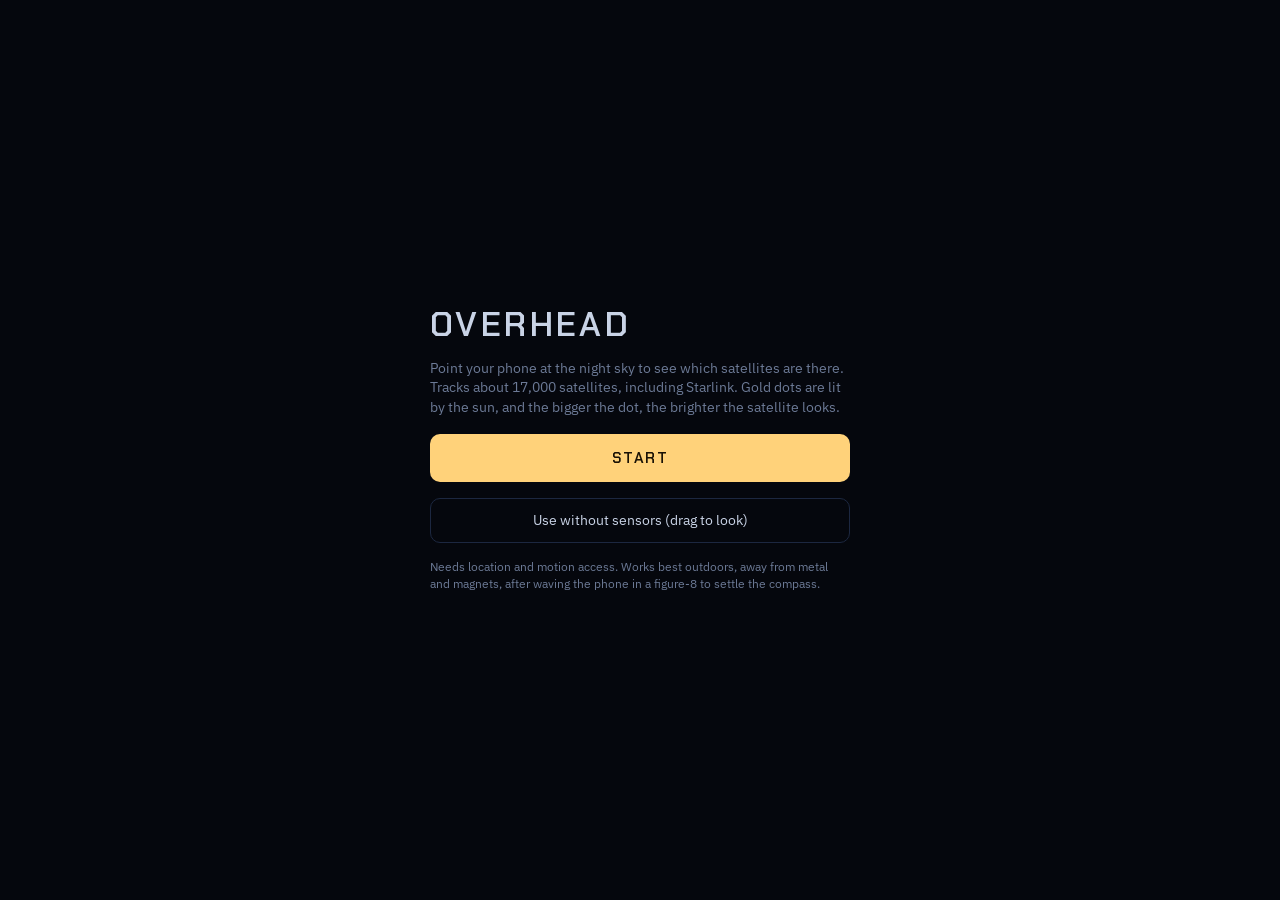
==== commit 3eb9dd5b: "Add sightings, sharing, battery saver, camera view, Space tab, NASA models and German - "Did you see" ====
--- a/index.html
+++ b/index.html
@@ -14,236 +14,70 @@
 <link rel="apple-touch-icon" href="icon-180.png">
 <link rel="preconnect" href="https://fonts.googleapis.com">
 <link rel="stylesheet" href="https://fonts.googleapis.com/css2?family=Chakra+Petch:wght@500;600&family=IBM+Plex+Mono:wght@400;500&family=IBM+Plex+Sans:wght@400;500&display=swap">
-<style>
-/* Layout: full-bleed sky canvas, thin status strip on top, pull-up sheet at the bottom, full-screen panels for settings and satellite details. Single dark look: it is used outdoors at night. */
-:root {
-  --sky: #05070d;
-  --panel: #0c1220;
-  --panel-2: #121a2c;
-  --line: #1c2740;
-  --ink: #c9d3e6;
-  --dim: #6c7a96;
-  --lit: #ffd27a;      /* sunlit satellite: warm, like reflected sunlight */
-  --shadow: #4d6488;   /* satellite in Earth's shadow */
-  --target: #7af0c8;
-  --star: #9fb3d9;
-  --horizon: #2f4a3a;
-  --planet: #f0b38a;   /* planets: warmer and pinker than sunlit satellites */
-  --moon: #e9e4d4;
-  --bad: #ff8a7a;
-  --font-display: "Chakra Petch", "Segoe UI", system-ui, sans-serif;
-  --font-body: "IBM Plex Sans", system-ui, -apple-system, sans-serif;
-  --font-data: "IBM Plex Mono", ui-monospace, Menlo, Consolas, monospace;
-  color-scheme: dark;
-}
-* { box-sizing: border-box; -webkit-tap-highlight-color: transparent; }
-html, body { height: 100%; margin: 0; }
-body { background: var(--sky); color: var(--ink); font: 14px/1.4 var(--font-body); overflow: hidden; overscroll-behavior: none; touch-action: none; }
-body.red { filter: sepia(1) saturate(6) hue-rotate(-50deg) brightness(.75); }
-[hidden] { display: none !important; }
-button { font: inherit; color: inherit; background: none; border: 0; cursor: pointer; }
-button:focus-visible, input:focus-visible, .card:focus-visible { outline: 2px solid var(--target); outline-offset: 2px; }
-
-#sky { position: fixed; inset: 0; width: 100%; height: 100%; display: block; }
-#cam { position: fixed; inset: 0; width: 100%; height: 100%; object-fit: cover; }
-.alignbar { position: fixed; left: 0; right: 0; bottom: 0; background: color-mix(in srgb, var(--panel) 92%, transparent); border-top: 1px solid var(--line); border-radius: 14px 14px 0 0; padding: 12px 16px calc(env(safe-area-inset-bottom, 0px) + 12px); display: grid; gap: 8px; touch-action: pan-y; }
-.align-help { margin: 0; font-size: 13px; color: var(--ink); text-wrap: pretty; }
-.align-actions { display: grid; grid-template-columns: 1fr 1fr; gap: 10px; padding-top: 4px; }
-.align-actions .secondary { padding: 10px; }
-.align-actions .go { border-color: var(--target); color: var(--target); }
-.idlist { max-height: 46vh; overflow-y: auto; }
-.idlist h4 { margin: 8px 0 2px; font: 600 11px var(--font-display); letter-spacing: .1em; text-transform: uppercase; color: var(--dim); }
-#idBtn { display: block; padding: 8px 0 0; text-transform: none; letter-spacing: 0; font-size: 12px; }
-
-.top { position: fixed; top: 0; left: 0; right: 0; padding: calc(env(safe-area-inset-top, 0px) + 8px) 16px 8px; display: flex; gap: 8px; align-items: center; justify-content: space-between; pointer-events: none; }
-.top > * { pointer-events: auto; }
-.brand { font: 600 15px var(--font-display); letter-spacing: .14em; text-transform: uppercase; }
-@media (max-width: 420px) { .brand { font-size: 12px; letter-spacing: .06em; } .top { gap: 6px; } .top .iconbtn { width: 32px; height: 32px; } }
-.status { font: 11px var(--font-data); color: var(--dim); text-align: right; flex: 1; min-width: 0; white-space: nowrap; overflow: hidden; text-overflow: ellipsis; }
-.iconbtn { width: 36px; height: 36px; border-radius: 50%; border: 1px solid var(--line); background: color-mix(in srgb, var(--panel) 80%, transparent); display: grid; place-items: center; font: 600 11px var(--font-data); flex: none; }
-.iconbtn[aria-pressed="true"] { border-color: #a33; color: #f66; }
-
-.readout { position: fixed; left: 50%; top: 50%; transform: translate(-50%, 26px); font: 12px var(--font-data); color: var(--dim); text-align: center; pointer-events: none; font-variant-numeric: tabular-nums; }
-.hint { position: fixed; left: 16px; right: 16px; top: calc(env(safe-area-inset-top, 0px) + 84px); text-align: center; font: 12px var(--font-body); color: var(--lit); pointer-events: none; }
-.notice { position: fixed; left: 16px; right: 16px; top: calc(env(safe-area-inset-top, 0px) + 52px); text-align: center; font: 12px var(--font-body); color: var(--dim); pointer-events: none; text-wrap: balance; }
-body.timeshift .notice { top: calc(env(safe-area-inset-top, 0px) + 86px); }
-body.timeshift .hint { top: calc(env(safe-area-inset-top, 0px) + 118px); }
-.timepill { position: fixed; left: 50%; transform: translateX(-50%); top: calc(env(safe-area-inset-top, 0px) + 52px); max-width: calc(100% - 32px); white-space: nowrap; overflow: hidden; text-overflow: ellipsis; font: 12px var(--font-data); color: var(--sky); background: var(--target); border-radius: 999px; padding: 6px 12px; }
-.timebar { position: fixed; left: 0; right: 0; bottom: var(--sheet-h, 64px); background: color-mix(in srgb, var(--panel) 94%, transparent); border-top: 1px solid var(--line); padding: 10px 16px 22px; display: grid; gap: 8px; touch-action: pan-x; }
-.tb-row { display: flex; align-items: center; gap: 12px; }
-.tb-label { flex: 1; min-width: 0; font: 13px var(--font-data); color: var(--target); font-variant-numeric: tabular-nums; }
-.tb-row .linkbtn { padding: 4px 0; }
-.tb-ticks { position: relative; height: 12px; margin: 0 8px; }
-.tb-ticks span { position: absolute; transform: translateX(-50%); font: 10px var(--font-data); color: var(--dim); white-space: nowrap; }
-.seg { display: grid; grid-template-columns: repeat(4, 1fr); gap: 4px; }
-.seg button { border: 1px solid var(--line); border-radius: 8px; padding: 9px 4px; font-size: 13px; color: var(--dim); }
-.seg button[aria-checked="true"] { border-color: var(--lit); color: var(--ink); background: var(--panel-2); }
-@media (max-width: 380px) { .seg { grid-template-columns: repeat(2, 1fr); } }
-
-.card { position: fixed; left: 16px; right: 16px; bottom: calc(var(--sheet-h, 64px) + var(--tb-h, 0px) + 12px); max-width: 420px; margin: 0 auto; background: var(--panel); border: 1px solid var(--target); border-radius: 10px; padding: 10px 12px; display: grid; gap: 2px; cursor: pointer; }
-.card-top { display: flex; gap: 12px; align-items: baseline; justify-content: space-between; }
-.card h3 { margin: 0; font: 600 16px var(--font-display); letter-spacing: .04em; min-width: 0; overflow: hidden; text-overflow: ellipsis; white-space: nowrap; }
-.card .where { font: 13px var(--font-data); color: var(--ink); }
-.card .meta { font: 11px var(--font-data); color: var(--dim); }
-.card .more { font: 11px var(--font-data); color: var(--target); margin-top: 2px; }
-.card .favbtn { font-size: 20px; line-height: 1; padding: 0 2px 2px 8px; color: var(--lit); letter-spacing: 0; text-transform: none; }
-.card button { font: 11px var(--font-data); color: var(--dim); text-transform: uppercase; letter-spacing: .08em; padding: 4px 0 4px 8px; }
-
-.sheet { position: fixed; left: 0; right: 0; bottom: 0; background: var(--panel); border-top: 1px solid var(--line); border-radius: 14px 14px 0 0; padding: 0 16px calc(env(safe-area-inset-bottom, 0px) + 8px); max-height: 62%; display: flex; flex-direction: column; touch-action: pan-y; }
-.sheet-head { display: flex; align-items: center; gap: 8px; padding-block: 10px; }
-.grab { flex: 1; min-width: 0; text-align: left; font: 600 13px var(--font-display); letter-spacing: .1em; text-transform: uppercase; display: flex; align-items: center; gap: 8px; white-space: nowrap; }
-.grab::after { content: "▴"; color: var(--dim); }
-.sheet.open .grab::after { content: "▾"; }
-.tabs { display: flex; gap: 4px; }
-.tab { font: 11px var(--font-data); letter-spacing: .06em; text-transform: uppercase; padding: 6px 10px; border-radius: 999px; color: var(--dim); border: 1px solid transparent; }
-.tab[aria-selected="true"] { color: var(--ink); border-color: var(--line); }
-.sheet-body { overflow-y: auto; min-height: 0; padding-bottom: 4px; }
-.sheet:not(.open) .sheet-body { display: none; }
-.tools { padding-bottom: 8px; }
-input[type=search], input[type=number] { font: 14px var(--font-body); padding: 10px 12px; border-radius: 8px; border: 1px solid var(--line); background: var(--panel-2); color: var(--ink); width: 100%; }
-input[type=number] { font-family: var(--font-data); }
-input::placeholder { color: var(--dim); }
-.row { display: grid; grid-template-columns: 10px 1fr auto; gap: 10px; align-items: center; width: 100%; padding: 9px 0; border-top: 1px solid var(--line); text-align: left; }
-.row .dot { width: 8px; height: 8px; border-radius: 50%; background: var(--shadow); }
-.row.lit .dot { background: var(--lit); box-shadow: 0 0 6px var(--lit); }
-.row.down .dot { background: transparent; border: 1px solid var(--line); }
-.row .nm { min-width: 0; overflow: hidden; text-overflow: ellipsis; white-space: nowrap; }
-.row .sub { display: block; font: 11px var(--font-data); color: var(--dim); overflow: hidden; text-overflow: ellipsis; }
-.row .num { font: 12px var(--font-data); font-variant-numeric: tabular-nums; text-align: right; color: var(--ink); }
-.row.sel .nm { color: var(--target); }
-.empty, .note { color: var(--dim); padding: 10px 0; font-size: 13px; }
-.legend { display: flex; gap: 14px; font: 11px var(--font-data); color: var(--dim); padding-bottom: 6px; flex-wrap: wrap; }
-.legend span::before { content: ""; display: inline-block; width: 7px; height: 7px; border-radius: 50%; margin-right: 6px; vertical-align: 1px; background: var(--shadow); }
-.legend .l::before { background: var(--lit); }
-
-.overlay { position: fixed; inset: 0; background: var(--sky); display: flex; align-items: center; justify-content: center; padding: calc(env(safe-area-inset-top, 0px) + 24px) 16px calc(env(safe-area-inset-bottom, 0px) + 24px); overflow-y: auto; touch-action: pan-y; }
-.overlay.page { align-items: flex-start; }
-.intro { width: 100%; max-width: 420px; display: flex; flex-direction: column; gap: 16px; }
-.intro h1 { margin: 0; font: 600 34px/1.05 var(--font-display); letter-spacing: .1em; text-transform: uppercase; }
-.intro p { margin: 0; color: var(--dim); }
-.primary { background: var(--lit); color: #1a1205; font: 600 15px var(--font-display); letter-spacing: .1em; text-transform: uppercase; padding: 14px; border-radius: 10px; }
-.secondary { border: 1px solid var(--line); padding: 12px; border-radius: 10px; color: var(--ink); }
-.field { display: grid; gap: 6px; font: 11px var(--font-data); color: var(--dim); text-transform: uppercase; letter-spacing: .06em; }
-.pair { display: grid; grid-template-columns: 1fr 1fr; gap: 10px; }
-.err { color: var(--bad); font-size: 13px; margin: 0; }
-.small { font-size: 12px; color: var(--dim); margin: 0; }
-.panel-head { display: flex; justify-content: space-between; align-items: center; gap: 12px; }
-.panel-head h2 { margin: 0; font: 600 20px var(--font-display); letter-spacing: .08em; text-transform: uppercase; }
-.group { display: grid; gap: 10px; padding-top: 14px; border-top: 1px solid var(--line); }
-.group h3 { margin: 0; font: 600 13px var(--font-display); letter-spacing: .1em; text-transform: uppercase; color: var(--dim); }
-.current { font-size: 15px; }
-.current .sub { display: block; font: 12px var(--font-data); color: var(--dim); }
-.results { display: grid; }
-.place { display: grid; gap: 1px; text-align: left; padding: 10px 2px; border-top: 1px solid var(--line); }
-.place .sub { font: 12px var(--font-data); color: var(--dim); }
-details summary { cursor: pointer; color: var(--dim); font-size: 13px; padding-block: 4px; }
-details[open] summary { margin-bottom: 10px; }
-details .secondary { margin-top: 10px; width: 100%; }
-.check { display: grid; grid-template-columns: auto 1fr auto; gap: 10px; align-items: center; font-size: 14px; }
-.check input { width: 18px; height: 18px; accent-color: var(--lit); }
-.check .count { font: 12px var(--font-data); color: var(--dim); font-variant-numeric: tabular-nums; }
-input[type=range] { width: 100%; accent-color: var(--lit); }
-
-.det h2 { margin: 0; font: 600 24px/1.15 var(--font-display); letter-spacing: .05em; overflow-wrap: anywhere; }
-.chips { display: flex; flex-wrap: wrap; gap: 6px; }
-.chip { font: 11px var(--font-data); padding: 3px 8px; border-radius: 999px; border: 1px solid var(--line); color: var(--dim); }
-.chip.k { color: var(--ink); }
-dl { display: grid; grid-template-columns: minmax(7.5em, 36%) 1fr; gap: 7px 12px; margin: 0; }
-dt { color: var(--dim); font-size: 12px; padding-top: 1px; }
-dd { margin: 0; min-width: 0; overflow-wrap: anywhere; font-variant-numeric: tabular-nums; }
-dd .sub { display: block; font-size: 12px; color: var(--dim); }
-.passrow { display: grid; grid-template-columns: 10px 1fr auto; gap: 10px; align-items: center; padding: 8px 0; border-top: 1px solid var(--line); }
-button.passrow { width: 100%; text-align: left; }
-.passrow .dot { width: 8px; height: 8px; border-radius: 50%; background: var(--shadow); }
-.passrow.lit .dot { background: var(--lit); box-shadow: 0 0 6px var(--lit); }
-.passrow .sub { display: block; font: 11px var(--font-data); color: var(--dim); }
-.passrow .num { font: 12px var(--font-data); text-align: right; }
-.tonight { display: grid; gap: 6px; padding: 2px 0 10px; }
-.tn-line { display: grid; grid-template-columns: 4.5em minmax(0, 1fr); gap: 10px; font-size: 13px; align-items: baseline; }
-.tn-k { font: 11px var(--font-data); text-transform: uppercase; letter-spacing: .08em; color: var(--dim); }
-.clouds { display: grid; gap: 2px; min-width: 0; }
-.cc { display: grid; gap: 3px; min-width: 0; }
-.cc b { display: block; height: 14px; border-radius: 3px; background: var(--panel-2); overflow: hidden; }
-.cc span { display: block; height: 100%; background: var(--dim); }
-.cc i { font: 9px var(--font-data); color: var(--dim); font-style: normal; white-space: nowrap; height: 11px; overflow: visible; }
-.tn-h { margin: 6px 0 2px; font: 600 12px var(--font-display); letter-spacing: .1em; text-transform: uppercase; color: var(--dim); }
-.pass { border-top: 1px solid var(--line); }
-.pass .row { border-top: 0; padding-bottom: 4px; }
-.row .sub.tn-wrap { white-space: normal; }
-.cal { font: 11px var(--font-data); color: var(--target); text-transform: uppercase; letter-spacing: .06em; padding: 2px 0 10px 20px; }
-.guide { position: fixed; inset: 0; background: rgba(3, 5, 10, .62); display: flex; align-items: flex-end; justify-content: center; padding: 16px 16px calc(env(safe-area-inset-bottom, 0px) + 96px); }
-.guide-card { width: 100%; max-width: 420px; background: var(--panel); border: 1px solid var(--line); border-radius: 14px; padding: 16px; display: grid; gap: 8px; }
-.guide-card h2 { margin: 0; font: 600 18px var(--font-display); letter-spacing: .06em; text-transform: uppercase; }
-.guide-card p { margin: 0; color: var(--ink); line-height: 1.5; }
-.guide-step { font: 11px var(--font-data); color: var(--dim); letter-spacing: .08em; }
-.guide-actions { display: flex; justify-content: space-between; align-items: center; padding-top: 6px; }
-.guide-actions .primary { padding: 10px 22px; }
-.spot { outline: 2px solid var(--target); outline-offset: 3px; animation: spot 1.2s ease-in-out infinite; }
-@keyframes spot { 50% { outline-color: transparent; } }
-@media (prefers-reduced-motion: reduce) { .spot { animation: none; } }
-.faq details { border-top: 1px solid var(--line); padding-top: 8px; }
-.faq summary { color: var(--ink); }
-.faq details p { padding-top: 6px; }
-.linkbtn { color: var(--target); font: 12px var(--font-data); text-transform: uppercase; letter-spacing: .08em; padding: 8px 0; }
-@media (prefers-reduced-motion: reduce) { * { scroll-behavior: auto !important; } }
-</style>
+<link rel="stylesheet" href="css/app.css">
+<script type="importmap">{ "imports": { "three": "./lib/three/three.module.min.js" } }</script>
 </head>
 <body>
+<!-- Text in German sits next to the English: data-de for the text, data-de-title etc. for attributes (js/i18n.js). -->
 <video id="cam" playsinline muted hidden></video>
-<canvas id="sky" aria-label="Sky view showing satellites in the direction the phone points"></canvas>
+<canvas id="sky" aria-label="Sky view showing satellites in the direction the phone points" data-de-aria-label="Himmelsansicht mit den Satelliten in der Richtung, in die das Handy zeigt"></canvas>
 
 <div class="top">
   <div class="brand">Overhead</div>
-  <div class="status" id="status">Loading…</div>
-  <button class="iconbtn" id="timeBtn" title="Show the sky at another time" aria-label="Show the sky at another time">◷</button>
-  <button class="iconbtn" id="alignBtn" title="Align with a star or planet" aria-label="Align with a star or planet">◎</button>
+  <div class="status" id="status" data-de="Lädt…">Loading…</div>
+  <button class="iconbtn" id="timeBtn" title="Show the sky at another time" aria-label="Show the sky at another time" data-de-title="Den Himmel zu einer anderen Zeit zeigen" data-de-aria-label="Den Himmel zu einer anderen Zeit zeigen">◷</button>
+  <button class="iconbtn" id="alignBtn" title="Align with a star or planet" aria-label="Align with a star or planet" data-de-title="An einem Stern oder Planeten ausrichten" data-de-aria-label="An einem Stern oder Planeten ausrichten">◎</button>
   <button class="iconbtn" id="redBtn" aria-pressed="false" title="Red night mode">R</button>
-  <button class="iconbtn" id="setBtn" title="Settings">⚙</button>
+  <button class="iconbtn" id="setBtn" title="Settings" data-de-title="Einstellungen">⚙</button>
 </div>
 <button class="timepill" id="timePill" hidden></button>
 <div class="notice" id="notice" hidden></div>
 <div class="hint" id="hint" hidden></div>
 <div class="readout" id="readout"></div>
-
-<div class="card" id="card" role="button" tabindex="0" aria-label="Show satellite details" hidden>
-  <div class="card-top"><h3 id="cardName"></h3><button class="favbtn" id="cardFav" aria-pressed="false" aria-label="Favorite">☆</button><button id="cardClose">Clear</button></div>
+<button class="zoompill" id="zoomPill" hidden></button>
+<button class="iconbtn camfab" id="camBtn" aria-pressed="false" title="Show the camera picture behind the sky" aria-label="Camera view" data-de-title="Kamerabild hinter dem Himmel zeigen" data-de-aria-label="Kameraansicht" hidden>◉</button>
+
+<div class="card" id="card" role="button" tabindex="0" aria-label="Show satellite details" data-de-aria-label="Satellitendetails zeigen" hidden>
+  <div class="card-top"><h3 id="cardName"></h3><button class="favbtn" id="cardFav" aria-pressed="false" aria-label="Favorite">☆</button><button id="cardShare" data-de="Teilen" hidden>Share</button><button id="cardClose" data-de="Schließen">Clear</button></div>
   <div class="where" id="cardWhere"></div>
   <div class="meta" id="cardMeta"></div>
   <div class="meta" id="cardAbout"></div>
-  <div class="more">Tap for orbit, operator and launch details ›</div>
+  <div class="feedback" id="cardFb" hidden><span data-de="Gesehen?">Did you see it?</span><button id="sawYes" data-de="Ja">Saw it</button><button id="sawNo" data-de="Nein">Couldn't see it</button></div>
+  <div class="more" data-de="Tippen für Bahn, Betreiber und Start ›">Tap for orbit, operator and launch details ›</div>
 </div>
 
 <section class="sheet" id="sheet">
   <div class="sheet-head">
-    <button class="grab" id="grab"><span id="sheetTitle">Up now</span></button>
+    <button class="grab" id="grab"><span id="sheetTitle" data-de="Jetzt am Himmel">Up now</span></button>
     <div class="tabs" role="tablist">
-      <button class="tab" role="tab" id="tabNow" aria-selected="true">Now</button>
-      <button class="tab" role="tab" id="tabTonight" aria-selected="false">Tonight</button>
-      <button class="tab" role="tab" id="tabPasses" aria-selected="false">Passes</button>
+      <button class="tab" role="tab" id="tabNow" aria-selected="true" data-de="Jetzt">Now</button>
+      <button class="tab" role="tab" id="tabTonight" aria-selected="false" data-de="Nacht">Tonight</button>
+      <button class="tab" role="tab" id="tabPasses" aria-selected="false" data-de="Überflüge">Passes</button>
+      <button class="tab" role="tab" id="tabSpace" aria-selected="false" data-de="Raumfahrt">Space</button>
     </div>
   </div>
   <div class="sheet-body" id="sheetBody">
-    <div class="tools" id="nowTools"><input type="search" id="findIn" placeholder="Find a satellite by name or number" autocomplete="off" enterkeyhint="search" aria-label="Find a satellite">
-      <button class="linkbtn" id="idBtn">Saw something moving? Find out what it was ›</button></div>
+    <div class="tools" id="nowTools"><input type="search" id="findIn" placeholder="Find a satellite by name or number" autocomplete="off" enterkeyhint="search" aria-label="Find a satellite" data-de-placeholder="Satellit nach Name oder Nummer suchen" data-de-aria-label="Satellit suchen">
+      <button class="linkbtn" id="idBtn" data-de="Etwas Bewegtes gesehen? Finde heraus, was es war ›">Saw something moving? Find out what it was ›</button></div>
     <div id="listBox"></div>
   </div>
 </section>
 
 <section class="timebar" id="timeBar" hidden>
   <div class="tb-row">
-    <span class="tb-label" id="timeLabel">Now</span>
-    <button class="linkbtn" id="timeNow">Back to now</button>
-    <button class="linkbtn" id="timeClose">Done</button>
-  </div>
-  <input type="range" id="timeIn" min="-120" max="720" step="1" value="0" aria-label="Move the sky in time, in minutes from now">
-  <div class="tb-ticks" aria-hidden="true"><span style="left:0%">−2 h</span><span style="left:14.3%">now</span><span style="left:42.9%">+4 h</span><span style="left:71.4%">+8 h</span><span style="left:100%">+12 h</span></div>
+    <span class="tb-label" id="timeLabel" data-de="Jetzt">Now</span>
+    <button class="linkbtn" id="timeNow" data-de="Zurück zu jetzt">Back to now</button>
+    <button class="linkbtn" id="timeClose" data-de="Fertig">Done</button>
+  </div>
+  <input type="range" id="timeIn" min="-120" max="720" step="1" value="0" aria-label="Move the sky in time, in minutes from now" data-de-aria-label="Den Himmel zeitlich verschieben, in Minuten ab jetzt">
+  <div class="tb-ticks" aria-hidden="true"><span style="left:0%">−2 h</span><span style="left:14.3%" data-de="jetzt">now</span><span style="left:42.9%">+4 h</span><span style="left:71.4%">+8 h</span><span style="left:100%">+12 h</span></div>
 </section>
 
 <section class="alignbar" id="idBar" hidden>
   <p class="align-help" id="idHelp"></p>
   <div class="align-actions">
-    <button class="secondary" id="idCancel">Cancel</button>
-    <button class="secondary go" id="idSearch">Search the last 10 minutes</button>
+    <button class="secondary" id="idCancel" data-de="Abbrechen">Cancel</button>
+    <button class="secondary go" id="idSearch" data-de="Letzte 10 Minuten durchsuchen">Search the last 10 minutes</button>
   </div>
   <div class="idlist" id="idList"></div>
 </section>
@@ -252,85 +86,101 @@
   <p class="align-help" id="alignHelp"></p>
   <div id="alignList"></div>
   <div class="align-actions">
-    <button class="secondary" id="alignCancel">Cancel</button>
-    <button class="secondary" id="alignReset">Undo alignment</button>
+    <button class="secondary" id="alignCancel" data-de="Abbrechen">Cancel</button>
+    <button class="secondary" id="alignReset" data-de="Ausrichtung zurücksetzen">Undo alignment</button>
   </div>
 </section>
 
 <div class="overlay" id="intro">
   <div class="intro">
     <h1>Overhead</h1>
-    <p>Point your phone at the night sky to see which satellites are there. Tracks about 16,000 satellites, including Starlink. Gold dots are lit by the sun, and the bigger the dot, the brighter the satellite looks.</p>
+    <p data-de="Richte dein Handy auf den Nachthimmel und sieh, welche Satelliten dort sind. Verfolgt rund 17.000 Satelliten, auch Starlink. Goldene Punkte werden von der Sonne angestrahlt, und je größer der Punkt, desto heller wirkt der Satellit.">Point your phone at the night sky to see which satellites are there. Tracks about 17,000 satellites, including Starlink. Gold dots are lit by the sun, and the bigger the dot, the brighter the satellite looks.</p>
     <button class="primary" id="startBtn">Start</button>
-    <button class="secondary" id="dragBtn">Use without sensors (drag to look)</button>
-    <p class="small">Needs location and motion access. Works best outdoors, away from metal and magnets, after waving the phone in a figure-8 to settle the compass.</p>
+    <button class="secondary" id="dragBtn" data-de="Ohne Sensoren nutzen (Himmel ziehen)">Use without sensors (drag to look)</button>
+    <p class="small" data-de="Braucht Zugriff auf Standort und Bewegungssensoren. Funktioniert am besten draußen, fern von Metall und Magneten, nachdem du das Handy in Form einer Acht geschwenkt hast, damit sich der Kompass einpendelt.">Needs location and motion access. Works best outdoors, away from metal and magnets, after waving the phone in a figure-8 to settle the compass.</p>
     <p class="err" id="introErr" hidden></p>
   </div>
 </div>
 
 <div class="overlay page" id="settings" hidden>
   <div class="intro">
-    <div class="panel-head"><h2>Settings</h2><button class="linkbtn" id="setDone">Done</button></div>
-
-    <section class="group">
-      <h3>Your location</h3>
+    <div class="panel-head"><h2 data-de="Einstellungen">Settings</h2><button class="linkbtn" id="setDone" data-de="Fertig">Done</button></div>
+
+    <section class="group">
+      <h3 data-de="Dein Standort">Your location</h3>
       <div class="current" id="locNow"></div>
-      <label class="field">Search for a town or city
-        <input type="search" id="placeIn" placeholder="Start typing a town name" autocomplete="off" enterkeyhint="search">
+      <label class="field"><span data-de="Ort oder Stadt suchen">Search for a town or city</span>
+        <input type="search" id="placeIn" placeholder="Start typing a town name" autocomplete="off" enterkeyhint="search" data-de-placeholder="Ortsnamen eingeben">
       </label>
       <div class="results" id="placeResults"></div>
-      <button class="secondary" id="gpsBtn">Use my phone's GPS instead</button>
+      <button class="secondary" id="gpsBtn" data-de="Stattdessen GPS des Handys nutzen">Use my phone's GPS instead</button>
       <details>
-        <summary>Enter coordinates instead</summary>
+        <summary data-de="Stattdessen Koordinaten eingeben">Enter coordinates instead</summary>
         <div class="pair">
-          <label class="field">Latitude<input type="number" id="latIn" step="0.0001" min="-90" max="90"></label>
-          <label class="field">Longitude<input type="number" id="lonIn" step="0.0001" min="-180" max="180"></label>
+          <label class="field"><span data-de="Breitengrad">Latitude</span><input type="number" id="latIn" step="0.0001" min="-90" max="90"></label>
+          <label class="field"><span data-de="Längengrad">Longitude</span><input type="number" id="lonIn" step="0.0001" min="-180" max="180"></label>
         </div>
-        <button class="secondary" id="coordBtn">Use these coordinates</button>
+        <button class="secondary" id="coordBtn" data-de="Diese Koordinaten verwenden">Use these coordinates</button>
       </details>
       <p class="err" id="locErr" hidden></p>
     </section>
 
     <section class="group">
-      <h3>Your sky</h3>
-      <div class="seg" id="skyIn" role="radiogroup" aria-label="How dark your sky is"></div>
+      <h3 data-de="Dein Himmel">Your sky</h3>
+      <div class="seg" id="skyIn" role="radiogroup" aria-label="How dark your sky is" data-de-aria-label="Wie dunkel dein Himmel ist"></div>
       <p class="small" id="skyNote"></p>
     </section>
 
     <section class="group">
-      <h3>Show on the sky</h3>
-      <label class="check"><input type="checkbox" id="showBright"><span>Bright satellites, rocket stages and space stations</span><span class="count" id="cntBright"></span></label>
+      <h3 data-de="Am Himmel zeigen">Show on the sky</h3>
+      <label class="check"><input type="checkbox" id="showBright"><span data-de="Helle Satelliten, Raketenstufen und Raumstationen">Bright satellites, rocket stages and space stations</span><span class="count" id="cntBright"></span></label>
       <label class="check"><input type="checkbox" id="showStarlink"><span>Starlink</span><span class="count" id="cntStarlink"></span></label>
-      <label class="check"><input type="checkbox" id="showOther"><span>All other active satellites</span><span class="count" id="cntOther"></span></label>
-      <label class="check"><input type="checkbox" id="eyeOnly"><span>Only show satellites bright enough to see from your sky</span><span class="count"></span></label>
-      <p class="small">Sunlit satellites are drawn bigger and brighter the brighter they should look, on the same scale as the stars. Each satellite's typical brightness comes from measurements where they exist (Mike McCants' catalog, published Starlink studies), otherwise from its radar size or type. The app then adjusts for distance and angle to the sun. Expect it to be within about one magnitude.</p>
-    </section>
-
-    <section class="group">
-      <h3>Compass correction: <span id="corrVal">0°</span></h3>
-      <input type="range" id="corrIn" min="-90" max="90" step="0.5" value="0" aria-label="Compass correction in degrees">
-      <p class="small">Phone compasses point to magnetic north and are often a few degrees off. The easiest fix is the ◎ button: line up a bright star, planet or the Moon and the app sets this for you. You can also nudge it by hand.</p>
-    </section>
-
-    <section class="group">
-      <h3>Satellite data</h3>
+      <label class="check"><input type="checkbox" id="showOther"><span data-de="Alle anderen aktiven Satelliten">All other active satellites</span><span class="count" id="cntOther"></span></label>
+      <label class="check"><input type="checkbox" id="eyeOnly"><span data-de="Nur Satelliten zeigen, die an deinem Himmel hell genug zum Sehen sind">Only show satellites bright enough to see from your sky</span><span class="count"></span></label>
+      <p class="small" data-de="Angestrahlte Satelliten werden umso größer und heller gezeichnet, je heller sie aussehen sollten, auf derselben Skala wie die Sterne. Die typische Helligkeit jedes Satelliten stammt aus Messungen, wo es welche gibt (Katalog von Mike McCants, veröffentlichte Starlink-Studien), sonst aus seiner Radargröße oder seiner Art. Die App berücksichtigt dann Entfernung und Winkel zur Sonne. Rechne mit einer Genauigkeit von etwa einer Magnitude.">Sunlit satellites are drawn bigger and brighter the brighter they should look, on the same scale as the stars. Each satellite's typical brightness comes from measurements where they exist (Mike McCants' catalog, published Starlink studies), otherwise from its radar size or type. The app then adjusts for distance and angle to the sun. Expect it to be within about one magnitude.</p>
+    </section>
+
+    <section class="group">
+      <h3><span data-de="Kompasskorrektur:">Compass correction:</span> <span id="corrVal">0°</span></h3>
+      <input type="range" id="corrIn" min="-90" max="90" step="0.5" value="0" aria-label="Compass correction in degrees" data-de-aria-label="Kompasskorrektur in Grad">
+      <p class="small" data-de="Handykompasse zeigen nach magnetisch Nord und liegen oft ein paar Grad daneben. Am einfachsten korrigierst du das mit der Taste ◎: Peile einen hellen Stern, Planeten oder den Mond an, und die App stellt das für dich ein. Du kannst auch von Hand nachjustieren.">Phone compasses point to magnetic north and are often a few degrees off. The easiest fix is the ◎ button: line up a bright star, planet or the Moon and the app sets this for you. You can also nudge it by hand.</p>
+    </section>
+
+    <section class="group">
+      <h3 data-de="Satellitendaten">Satellite data</h3>
       <p class="small" id="tleInfo"></p>
-      <button class="secondary" id="refreshBtn">Download fresh satellite data</button>
+      <button class="secondary" id="refreshBtn" data-de="Neue Satellitendaten laden">Download fresh satellite data</button>
+    </section>
+
+    <section class="group">
+      <h3 data-de="Deine Sichtungen">Your sightings</h3>
+      <p class="small" id="sightNote"></p>
+      <button class="secondary" id="sightReset" data-de="Meine Sichtungen vergessen">Forget my sightings</button>
+    </section>
+
+    <section class="group">
+      <h3 data-de="Akku">Battery</h3>
+      <label class="check"><input type="checkbox" id="batteryIn"><span data-de="Akku sparen: den Himmel seltener neu zeichnen, solange das Handy ruhig ist">Save battery: redraw the sky less often while the phone is still</span><span class="count"></span></label>
+    </section>
+
+    <section class="group">
+      <h3>Language · Sprache</h3>
+      <div class="seg seg3" id="langIn" role="radiogroup" aria-label="Language" data-de-aria-label="Sprache"></div>
     </section>
 
     <section class="group faq">
-      <h3>Help</h3>
-      <button class="secondary" id="guideBtn">Show the quick guide again</button>
-      <details><summary>Why can't I see a satellite the app shows?</summary>
-        <p class="small">It may be in Earth's shadow (a blue dot), too faint for your sky, washed out by twilight or moonlight, or behind clouds. Satellites also look brightest with the Sun behind you. If everything seems shifted, line up the compass with ◎.</p></details>
-      <details><summary>What does magnitude mean?</summary>
-        <p class="small">Astronomers' brightness scale, where lower numbers are brighter. Venus is about −4, the brightest stars around 0, and magnitude 6 is the faintest you can see in a very dark sky.</p></details>
-      <details><summary>How accurate is it?</summary>
-        <p class="small">Positions are usually within a fraction of a degree, because the satellite data updates every few hours. The phone's compass is the biggest error, which aligning with ◎ fixes. Brightness is an estimate, usually within about one magnitude.</p></details>
-      <details><summary>Does it work without signal?</summary>
-        <p class="small">Yes. Once you've opened it with signal, the app and its satellite data are saved on your phone. Data older than a week gets less accurate.</p></details>
-      <details><summary>Why does the view jump when I point straight up?</summary>
-        <p class="small">Your phone may be switching between portrait and landscape. Turn on rotation lock while you use the app.</p></details>
+      <h3 data-de="Hilfe">Help</h3>
+      <button class="secondary" id="guideBtn" data-de="Kurzanleitung noch einmal zeigen">Show the quick guide again</button>
+      <details><summary data-de="Warum sehe ich einen Satelliten nicht, den die App zeigt?">Why can't I see a satellite the app shows?</summary>
+        <p class="small" data-de="Vielleicht ist er im Erdschatten (ein blauer Punkt), zu schwach für deinen Himmel, von Dämmerung oder Mondlicht überstrahlt oder hinter Wolken. Satelliten wirken außerdem am hellsten, wenn die Sonne hinter dir steht. Wenn alles verschoben wirkt, richte den Kompass mit ◎ aus.">It may be in Earth's shadow (a blue dot), too faint for your sky, washed out by twilight or moonlight, or behind clouds. Satellites also look brightest with the Sun behind you. If everything seems shifted, line up the compass with ◎.</p></details>
+      <details><summary data-de="Was bedeutet Magnitude?">What does magnitude mean?</summary>
+        <p class="small" data-de="Die Helligkeitsskala der Astronomie: Kleinere Zahlen sind heller. Die Venus hat etwa −4, die hellsten Sterne etwa 0, und Magnitude 6 ist das Schwächste, was man an einem sehr dunklen Himmel sieht.">Astronomers' brightness scale, where lower numbers are brighter. Venus is about −4, the brightest stars around 0, and magnitude 6 is the faintest you can see in a very dark sky.</p></details>
+      <details><summary data-de="Wie genau ist das?">How accurate is it?</summary>
+        <p class="small" data-de="Die Positionen stimmen meist auf Bruchteile eines Grads, weil die Satellitendaten alle paar Stunden aktualisiert werden. Der größte Fehler ist der Kompass des Handys, und den behebt das Ausrichten mit ◎. Die Helligkeit ist eine Schätzung, meist auf etwa eine Magnitude genau. Mit „Gesehen?“ auf der Karte kannst du sie korrigieren.">Positions are usually within a fraction of a degree, because the satellite data updates every few hours. The phone's compass is the biggest error, which aligning with ◎ fixes. Brightness is an estimate, usually within about one magnitude. The "Did you see it?" buttons on the card let you correct it.</p></details>
+      <details><summary data-de="Funktioniert es ohne Empfang?">Does it work without signal?</summary>
+        <p class="small" data-de="Ja. Sobald du die App einmal mit Empfang geöffnet hast, sind sie und ihre Satellitendaten auf deinem Handy gespeichert. Daten, die älter als eine Woche sind, werden ungenauer.">Yes. Once you've opened it with signal, the app and its satellite data are saved on your phone. Data older than a week gets less accurate.</p></details>
+      <details><summary data-de="Warum springt die Ansicht, wenn ich senkrecht nach oben zeige?">Why does the view jump when I point straight up?</summary>
+        <p class="small" data-de="Vielleicht wechselt dein Handy zwischen Hoch- und Querformat. Schalte die automatische Drehung aus, während du die App nutzt.">Your phone may be switching between portrait and landscape. Turn on rotation lock while you use the app.</p></details>
     </section>
   </div>
 </div>
@@ -340,1983 +190,51 @@
     <div class="guide-step" id="guideStep"></div>
     <h2 id="guideTitle"></h2>
     <p id="guideText"></p>
-    <div class="guide-actions"><button class="linkbtn" id="guideSkip">Skip</button><button class="primary" id="guideNext">Next</button></div>
+    <div class="guide-actions"><button class="linkbtn" id="guideSkip" data-de="Überspringen">Skip</button><button class="primary" id="guideNext">Next</button></div>
   </div>
 </div>
 
 <div class="overlay page" id="details" hidden>
   <div class="intro det">
-    <div class="panel-head"><button class="linkbtn" id="detBack">‹ Back to sky</button><button class="linkbtn" id="detFav" aria-pressed="false">☆ Add to favorites</button></div>
+    <div class="panel-head"><button class="linkbtn" id="detBack" data-de="‹ Zurück zum Himmel">‹ Back to sky</button><button class="linkbtn" id="detFav" aria-pressed="false">☆ Add to favorites</button></div>
     <h2 id="detName"></h2>
     <div class="chips" id="detChips"></div>
-    <section class="group"><h3 id="detNowH">Right now</h3><dl id="detNow"></dl></section>
-    <section class="group"><h3>About</h3><dl id="detAbout"></dl></section>
-    <section class="group"><h3>Orbit</h3><dl id="detOrbit"></dl></section>
-    <section class="group"><h3>Next passes over you</h3><div id="detPasses"></div></section>
-    <p class="small">Orbit data from CelesTrak. Owner, launch date and site from the CelesTrak satellite catalog.</p>
+    <section class="group"><h3 data-de="So sieht er aus">What it looks like</h3>
+      <canvas class="model3d" id="model3d" aria-label="3D model of the satellite. Drag to turn it." data-de-aria-label="3D-Modell des Satelliten. Zum Drehen ziehen."></canvas>
+      <canvas class="model3d" id="modelGL" aria-label="NASA 3D model. Drag to turn it, pinch to zoom." data-de-aria-label="3D-Modell der NASA. Zum Drehen ziehen, mit zwei Fingern zoomen." hidden></canvas>
+      <p class="small" id="modelNote"></p>
+      <button class="secondary" id="modelDetailBtn" hidden></button></section>
+    <section class="group"><h3 id="detNowH" data-de="Gerade jetzt">Right now</h3><dl id="detNow"></dl></section>
+    <section class="group"><h3 data-de="Steckbrief">About</h3><dl id="detAbout"></dl></section>
+    <section class="group"><h3 data-de="Umlaufbahn">Orbit</h3><dl id="detOrbit"></dl></section>
+    <section class="group"><h3 data-de="Nächste Überflüge bei dir">Next passes over you</h3><div id="detPasses"></div></section>
+    <p class="small" data-de="Bahndaten von CelesTrak. Eigentümer, Startdatum und Startplatz aus dem Satellitenkatalog von CelesTrak.">Orbit data from CelesTrak. Owner, launch date and site from the CelesTrak satellite catalog.</p>
   </div>
 </div>
 
 <script src="lib/satellite.min.js"></script>
+<script src="js/i18n.js"></script>
 <script src="codes.js"></script>
 <script src="sky-data.js"></script>
-<script>
-"use strict";
-const D2R = Math.PI / 180, R2D = 180 / Math.PI;
-const $ = id => document.getElementById(id);
-const store = {
-  get(k, d) { try { const v = localStorage.getItem(k); return v == null ? d : JSON.parse(v); } catch { return d; } },
-  set(k, v) { try { localStorage.setItem(k, JSON.stringify(v)); } catch {} }
-};
-const CODES = window.SAT_CODES || { OWNERS: {}, SITES: {}, TYPES: {}, OPERATORS: [] };
-try { localStorage.removeItem("tle"); } catch {}   // satellite data now lives in the Cache API
-
-// ---------- state ----------
-const S = {
-  loc: store.get("loc", null),          // {lat, lon, h, name, src: "search" | "gps" | "manual"}
-  corr: store.get("corr", 0),
-  show: Object.assign({ bright: true, starlink: true, other: true }, store.get("show", {})),
-  eyeOnly: store.get("eyeOnly", false),
-  limit: store.get("limit", 4.5),
-  favs: new Set(store.get("favs", ["25544", "48274", "20580"])),   // favourite satellites: ISS, Tiangong, Hubble to start       // faintest magnitude visible from the viewer's sky (see SKY_LIMITS)
-  timeOffset: 0,                        // ms the time slider moves the sky away from now
-  sats: [], byId: new Map(), counts: { bright: 0, starlink: 0, other: 0 }, trains: new Map(),
-  gen: 0, now: [], nowMap: new Map(),   // positions from the worker: idx -> {sat, az, el, range, lit, v}
-  targetId: store.get("target", null),
-  mode: null, R: null, view: { az: 180, el: 22 }, vfov: 70,
-  passes: null, passesAt: 0, passJob: 0,
-  tab: "now", lastSensor: 0, anyEvent: false,
-  tleTime: 0, times: [], loading: "Loading satellites…", detailsId: null,
-};
-// The moment the sky is drawn for: now, or now moved by the time slider. Pass predictions,
-// countdowns and data ages keep using the real clock.
-const simNow = () => Date.now() + S.timeOffset;
-const CAT_LABEL = { bright: "Bright / easy to see", starlink: "Starlink", other: "Active satellite" };
-// Lining the sky up on a real star or planet: on = panel open, camera = live camera picture behind
-// the sky, edge = no camera, so the top edge of the phone is used as the pointer.
-const ALIGN = { on: false, camera: false, edge: false, stream: null, timer: 0, key: "" };
-
-// ---------- satellite data ----------
-const TLE_MAX_AGE = 6 * 3600e3;
-// CSV ("OMM") rather than the classic two-line text: the text format only has room for 5-digit
-// catalog numbers, so CelesTrak leaves out everything numbered above 99999 (launched since mid-2026).
-const groupUrl = g => `https://celestrak.org/NORAD/elements/gp.php?GROUP=${g}&FORMAT=csv`;
-
-function parseTLE(text) {
-  const lines = text.split(/\r?\n/).map(l => l.trimEnd()).filter(Boolean);
-  const out = [];
-  for (let i = 0; i < lines.length; ) {
-    if (lines[i + 1]?.startsWith("1 ") && lines[i + 2]?.startsWith("2 ")) {
-      out.push({ name: lines[i].trim(), l1: lines[i + 1], l2: lines[i + 2] }); i += 3;
-    } else i++;
-  }
-  return out;
-}
-
-// Catalog numbers above 99999 are written as a letter plus four digits ("Alpha-5"), skipping I and O.
-const ALPHA5 = "ABCDEFGHJKLMNPQRSTUVWXYZ";
-const toAlpha5 = n => n < 100000 ? String(n).padStart(5, "0") : ALPHA5[Math.floor(n / 10000) - 10] + String(n % 10000).padStart(4, "0");
-const fromAlpha5 = s => /^[A-Z]/.test(s) ? (ALPHA5.indexOf(s[0]) + 10) * 10000 + +s.slice(1) : +s;
-function tleChecksum(line) { let s = 0; for (const ch of line) s += ch >= "0" && ch <= "9" ? +ch : ch === "-" ? 1 : 0; return s % 10; }
-// Two-line "assumed decimal point" notation: 0.000136016 -> " 13602-3"
-function tleExp(v) {
-  if (!v) return " 00000+0";
-  let e = Math.floor(Math.log10(Math.abs(v))) + 1, m = Math.round(Math.abs(v) / 10 ** e * 1e5);
-  if (m >= 1e5) { m = 1e4; e++; }
-  if (e < -9 || e > 9) return " 00000+0";
-  return (v < 0 ? "-" : " ") + String(m).padStart(5, "0") + (e < 0 ? "-" : "+") + Math.abs(e);
-}
-// One CelesTrak CSV row as the two lines the orbit library reads (column layout of the classic format).
-function ommToTLE(o) {
-  const num = toAlpha5(+o.NORAD_CAT_ID), f = (v, w, d) => (+v).toFixed(d).padStart(w);
-  const id = /^\d{2}(\d{2})-(\d{3})(\w*)$/.exec(o.OBJECT_ID || "");
-  const t = new Date(o.EPOCH + "Z"), y = t.getUTCFullYear(), day = (t - Date.UTC(y, 0, 1)) / 86400e3 + 1;
-  const ndot = +o.MEAN_MOTION_DOT || 0;
-  const l1 = `1 ${num}${o.CLASSIFICATION_TYPE || "U"} ${(id ? id[1] + id[2] + id[3] : "").padEnd(8).slice(0, 8)} ` +
-    `${String(y % 100).padStart(2, "0")}${day.toFixed(8).padStart(12, "0")} ${ndot < 0 ? "-" : " "}${Math.min(Math.abs(ndot), 0.99999999).toFixed(8).slice(1)} ` +
-    ` 00000+0 ${tleExp(+o.BSTAR || 0)} 0 ${String((+o.ELEMENT_SET_NO || 0) % 10000).padStart(4)}`;
-  const l2 = `2 ${num} ${f(o.INCLINATION, 8, 4)} ${f(o.RA_OF_ASC_NODE, 8, 4)} ${String(Math.round(+o.ECCENTRICITY * 1e7)).padStart(7, "0")} ` +
-    `${f(o.ARG_OF_PERICENTER, 8, 4)} ${f(o.MEAN_ANOMALY, 8, 4)} ${f(o.MEAN_MOTION, 11, 8)}${String((+o.REV_AT_EPOCH || 0) % 100000).padStart(5)}`;
-  return { name: o.OBJECT_NAME, l1: l1 + tleChecksum(l1), l2: l2 + tleChecksum(l2) };
-}
-// One CSV line into cells; commas inside quoted names are kept.
-function csvCells(line) {
-  const out = []; let cur = "", quoted = false;
-  for (let i = 0; i < line.length; i++) {
-    const ch = line[i];
-    if (quoted) { if (ch !== '"') cur += ch; else if (line[i + 1] === '"') { cur += '"'; i++; } else quoted = false; }
-    else if (ch === '"') quoted = true;
-    else if (ch === ",") { out.push(cur); cur = ""; }
-    else cur += ch;
-  }
-  out.push(cur);
-  return out;
-}
-function parseCSV(text) {
-  const [head, ...rows] = text.split(/\r?\n/).filter(Boolean).map(csvCells);
-  return rows.map(r => Object.fromEntries(head.map((h, i) => [h, r[i]])));
-}
-const isOMM = text => /^OBJECT_NAME,.*MEAN_MOTION/.test(text);
-// Orbits from either format: CelesTrak CSV (current) or classic two-line text (the bundled fallback file).
-const parseOrbits = text => isOMM(text) ? parseCSV(text).filter(o => o.NORAD_CAT_ID && o.MEAN_MOTION).map(ommToTLE) : parseTLE(text);
-
-async function openCache() { try { return await caches.open("overhead-tle-v1"); } catch { return null; } }
-
-// Where the lists come from, in order:
-//   1. this website's own copy in data/, refreshed from CelesTrak every 4 hours by GitHub (no limit);
-//   2. CelesTrak itself, which allows each internet connection one download of a list every 2 hours
-//      and answers later requests with a short note;
-//   3. the last good copy saved on this phone.
-let lastRefusal = null;
-// fetch that gives up if the server hasn't started answering within ms (weak signal outdoors);
-// once it answers, the download itself may take as long as it needs.
-async function fetchT(url, ms = 10000, opts = {}) {
-  const ctl = new AbortController(), timer = setTimeout(() => ctl.abort(), ms);
-  try { return await fetch(url, { ...opts, signal: ctl.signal }); } finally { clearTimeout(timer); }
-}
-async function getGroup(g, force) {
-  const url = groupUrl(g), key = "tleTime_" + g, failKey = "tleFail_" + g, time = store.get(key, 0);
-  const cache = await openCache();
-  // stale = a fresh download was tried and failed, so this is the copy saved earlier
-  const cached = async stale => {
-    if (!cache) return null;
-    try { const r = await cache.match(url); return r ? { text: await r.text(), time, stale } : null; } catch { return null; }
-  };
-  const save = async text => {
-    if (cache) { try { await cache.put(url, new Response(text)); } catch {} }
-    store.set(key, Date.now());
-    return { text, time: Date.now() };
-  };
-  if (!force && Date.now() - time < TLE_MAX_AGE) { const c = await cached(false); if (c) return c; }
-  try {
-    const r = await fetchT(`data/${g}.csv`, 10000, { cache: "no-cache" });
-    if (r.ok) { const text = await r.text(); if (isOMM(text)) return await save(text); }
-  } catch {}
-  if (!force && Date.now() - store.get(failKey, 0) < 2 * 3600e3) { lastRefusal = "wait"; return await cached(true); }
-  try {
-    const r = await fetchT(url, 15000);
-    const text = await r.text();
-    if (!isOMM(text)) { lastRefusal = /not updated/i.test(text) ? "wait" : "error"; throw new Error("no data"); }
-    return await save(text);
-  } catch {
-    if (!lastRefusal) lastRefusal = "offline";
-    store.set(failKey, Date.now());
-    return await cached(true);
-  }
-}
-
-let loadJob = 0;
-async function loadSats(force) {
-  const job = ++loadJob;
-  S.gen++; S.passJob++;
-  worker.postMessage({ type: "reset" });
-  S.sats = []; S.byId = new Map(); S.counts = { bright: 0, starlink: 0, other: 0 }; S.trains = new Map();
-  S.now = []; S.nowMap = new Map(); S.passes = null; S.passesAt = 0; paths.clear();
-  S.loading = "Loading satellites…"; updateStatus();
-  S.mags = await getMags(force);
-  if (job !== loadJob) return;
-  const times = [];
-  let bright = [];
-  for (const g of ["stations", "visual"]) {
-    const r = await getGroup(g, force);
-    if (job !== loadJob) return;
-    if (r) { bright.push(...parseOrbits(r.text)); times.push(r.time); }
-  }
-  if (!bright.length) { try { bright = parseOrbits(await (await fetch("tle-fallback.txt")).text()); } catch {} }
-  addSats(bright, "bright");
-  S.times = times;
-  await loadActive(force);
-}
-
-// Starlink and every other active satellite: one big list, added after the bright ones.
-async function loadActive(force) {
-  const job = loadJob;
-  S.loading = "Loading Starlink and other satellites…"; updateStatus(); renderSheet(); updateCard();
-  lastRefusal = null;
-  const act = await getGroup("active", force);
-  if (job !== loadJob) return;
-  if (act) { addSats(parseOrbits(act.text), null); S.times.push(act.time); S.passesAt = 0; }   // redo passes to include bright ones from this list
-  S.tleTime = S.times.length ? Math.min(...S.times) : 0;
-  const ageDays = act ? (Date.now() - act.time) / 86400e3 : 0;
-  S.loading = !act ? (lastRefusal === "wait"
-      ? "Starlink and other satellites will load within 2 hours (CelesTrak download limit)"
-      : "Showing bright satellites only (couldn't download the full list)")
-    : act.stale && ageDays > 10 ? `No connection. The saved satellite data is ${Math.round(ageDays)} days old, so positions may be off by several degrees. Connect to update.`
-    : act.stale && Date.now() - act.time > TLE_MAX_AGE ? `No connection. Using satellite data saved ${fmtDate(new Date(act.time))}, ${fmtTime(act.time)}. It stays accurate for about a week.`
-    : "";
-  updateStatus(); updateTleInfo(); renderSheet(); updateCard();
-}
-
-function addSats(list, cat) {
-  const out = [];
-  for (const t of list) {
-    const id = t.l1.slice(2, 7).trim();
-    if (S.byId.has(id)) continue;
-    const raw = t.name.replace(/^0 /, "").trim();
-    // CelesTrak lists the modules docked to the space stations separately; they fly as one object.
-    if (/^(ISS|CSS) \((?!ZARYA|TIANHE)/.test(raw)) continue;
-    const c = cat || (/^STARLINK/i.test(raw) ? "starlink" : "other");
-    const sat = { idx: S.sats.length, id, raw, name: prettyName(raw), nameU: raw.toUpperCase(), l1: t.l1, l2: t.l2, cat: c };
-    [sat.m0, sat.m0src] = stdMag(sat);
-    if (isFreshStarlink(sat)) { sat.trainKey = t.l1.slice(9, 14).trim(); S.trains.set(sat.trainKey, (S.trains.get(sat.trainKey) || 0) + 1); }
-    S.sats.push(sat); S.byId.set(id, sat); S.counts[c]++;
-    out.push([t.l1, t.l2, sat.m0]);
-  }
-  worker.postMessage({ type: "add", list: out });
-  updateTleInfo();
-}
-
-// Typical brightness (magnitude 1,000 km away, half lit) and where the value comes from:
-// measured catalog value, then published values for well-studied families, then radar size,
-// then rough values by type.
-function stdMag(sat) {
-  const M = S.mags || {};
-  if (M.m && M.m[sat.id] != null) return [M.m[sat.id], "measured"];
-  const sl = starlinkMag(sat);
-  if (sl != null) return [sl, "family"];
-  for (const [re, m, sure] of CODES.STD_MAG || []) if (sure && re.test(sat.nameU)) return [m, "family"];
-  if (M.r && M.r[sat.id] != null) return [M.r[sat.id], "radar"];
-  for (const [re, m, sure] of CODES.STD_MAG || []) if (!sure && re.test(sat.nameU)) return [m, "type"];
-  return [sat.cat === "bright" ? 4.0 : 5.5, "type"];
-}
-// Starlink by generation (from the satellite number), from published measurements (Mallama et al.).
-// Newly launched ones still climbing to their working orbit (below about 400 km) fly in a much brighter
-// attitude: that's what makes fresh "trains" so visible. "Newly launched" comes from the launch dates
-// in data/mags.json, or without it from the satellite number (the newest generation).
-function starlinkMag(sat) {
-  const m = /^STARLINK-(\d+)/.exec(sat.nameU);
-  if (!m) return null;
-  const num = +m[1], revPerDay = parseFloat(sat.l2.slice(52, 63)), n = revPerDay * 2 * Math.PI / 86400;
-  const low = n > 0 && Math.cbrt(398600.4418 / (n * n)) - 6378.137 < 400;
-  const isNew = S.mags && S.mags.new ? !!S.mags.new[sat.id] : num >= 30000;
-  if (low && isNew) return 5.0;
-  return num < 1500 ? 5.1 : num < 2000 ? 6.8 : num < 5000 ? 6.0 : 7.5;
-}
-const MAG_SOURCE = {
-  measured: "Measured, from Mike McCants' satellite brightness catalog",
-  family: "From published measurements of this kind of satellite",
-  radar: "Estimated from its radar size",
-  type: "Rough estimate for this type of object",
-};
-
-// The brightness table published next to the app (data/mags.json, rebuilt daily by GitHub).
-async function getMags(force) {
-  const url = new URL("data/mags.json", location.href).href, cache = await openCache();
-  const cached = async () => { try { const r = cache && await cache.match(url); return r ? await r.json() : null; } catch { return null; } };
-  if (!force && Date.now() - store.get("magsTime", 0) < 24 * 3600e3) { const c = await cached(); if (c) return c; }
-  try {
-    const r = await fetchT(url, 10000, { cache: "no-cache" });
-    if (r.ok) {
-      const text = await r.text(), j = JSON.parse(text);
-      if (cache) { try { await cache.put(url, new Response(text)); } catch {} }
-      store.set("magsTime", Date.now());
-      return j;
-    }
-  } catch {}
-  return await cached();
-}
-
-function prettyName(n) {
-  const fixes = { "ISS (ZARYA)": "ISS", "CSS (TIANHE)": "Tiangong (CSS)", "HST": "Hubble Space Telescope" };
-  return fixes[n] || n.replace(/\s+/g, " ");
-}
-
-// ---------- background worker ----------
-// Built from the orbit library plus worker.js, both fetched through the offline cache, so it also
-// starts without signal. Messages sent before it is ready wait in a queue.
-const worker = { real: null, queue: [], postMessage(m) { if (this.real) this.real.postMessage(m); else this.queue.push(m); } };
-let tickBusy = false, tickSent = 0;
-async function startWorker() {
-  let w;
-  try {
-    const [lib, src] = await Promise.all(["lib/satellite.min.js", "worker.js"].map(u =>
-      fetch(u).then(r => { if (!r.ok) throw new Error(u); return r.text(); })));
-    w = new Worker(URL.createObjectURL(new Blob([lib, "\n;\n", src], { type: "text/javascript" })));
-  } catch { w = new Worker("worker.js"); }
-  w.onmessage = e => {
-    const m = e.data;
-    if (m.type === "pos") { tickBusy = false; if (m.gen === S.gen) applyPositions(m.data, m.t); }
-    else if (m.type === "passes" && m.job === S.passJob) applyPasses(m.list);
-    else if (m.type === "lookback") applyLookback(m);
-  };
-  w.onerror = () => { S.loading = "The satellite calculator didn't start. Reload the page."; updateStatus(); };
-  worker.real = w;
-  for (const m of worker.queue.splice(0)) w.postMessage(m);
-}
-startWorker();
-
-function requestTick() {
-  if (document.hidden) return;
-  if (tickBusy && Date.now() - tickSent < 3000) return;
-  tickBusy = true; tickSent = Date.now();
-  worker.postMessage({ type: "tick", t: simNow(), gen: S.gen });
-}
-function sendObs() { if (S.loc) worker.postMessage({ type: "obs", lat: S.loc.lat, lon: S.loc.lon, h: S.loc.h || 0 }); }
-
-function applyPositions(d, t) {
-  const now = [], map = new Map();
-  for (let k = 0; k < d.length; k += 8) {
-    const sat = S.sats[d[k]];
-    if (!sat) continue;
-    const e = { sat, t, az: d[k + 1], el: d[k + 2], range: d[k + 3], lit: d[k + 4] === 1, mag: d[k + 5],
-                v: enu(d[k + 1], d[k + 2]), v1: enu(d[k + 6], d[k + 7]) };
-    now.push(e); map.set(sat.idx, e);
-  }
-  S.now = now; S.nowMap = map;
-}
-// Where a satellite is at this instant: glide from its last computed position toward where it will be 1 s later.
-function vNow(e, now) {
-  const f = Math.min(3, (now - e.t) / 1000), a = e.v, b = e.v1;
-  return [a[0] + (b[0] - a[0]) * f, a[1] + (b[1] - a[1]) * f, a[2] + (b[2] - a[2]) * f];
-}
-
-// Passes are worked out for the bright list plus anything else bright enough to be worth going out
-// for (typical brightness 5 or brighter, which includes freshly launched Starlink trains).
-function requestPasses() {
-  const indices = S.sats.filter(s => s.cat === "bright" || s.m0 <= 5 || S.favs.has(s.id)).map(s => s.idx);
-  S.passesAt = Date.now();
-  worker.postMessage({ type: "passes", t: Date.now(), hours: 14, indices, limit: S.limit, job: ++S.passJob });
-}
-function applyPasses(list) {
-  S.passes = list.map(p => ({ ...p, sat: S.sats[p.idx] })).filter(p => p.sat)
-    .sort((a, b) => (b.visible - a.visible) || (a.start - b.start));
-  if (S.tab === "passes" || S.tab === "tonight") renderSheet();
-}
-
-// ---------- astronomy ----------
-function jd(date) { return date.getTime() / 86400000 + 2440587.5; }
-function sunPos(date) {
-  const n = jd(date) - 2451545.0;
-  const L = (280.460 + 0.9856474 * n) * D2R;
-  const g = (357.528 + 0.9856003 * n) * D2R;
-  const lam = L + (1.915 * Math.sin(g) + 0.020 * Math.sin(2 * g)) * D2R;
-  const eps = (23.439 - 0.0000004 * n) * D2R;
-  const v = { x: Math.cos(lam), y: Math.cos(eps) * Math.sin(lam), z: Math.sin(eps) * Math.sin(lam) };
-  return { v, lam, ra: Math.atan2(v.y, v.x), dec: Math.asin(v.z) };
-}
-function raDecToAltAz(ra, dec, gmst, lat, lon) {
-  const ha = gmst + lon - ra;
-  const el = Math.asin(Math.sin(dec) * Math.sin(lat) + Math.cos(dec) * Math.cos(lat) * Math.cos(ha));
-  const az = Math.atan2(-Math.sin(ha) * Math.cos(dec), Math.cos(lat) * Math.sin(dec) - Math.sin(lat) * Math.cos(dec) * Math.cos(ha));
-  return { az: ((az * R2D) + 360) % 360, el: el * R2D };
-}
-const EARTH_R = 6371;
-function inShadow(p, s) {
-  const d = p.x * s.x + p.y * s.y + p.z * s.z;
-  if (d > 0) return false;
-  const px = p.x - d * s.x, py = p.y - d * s.y, pz = p.z - d * s.z;
-  return px * px + py * py + pz * pz < EARTH_R * EARTH_R;
-}
-function observerGd() { return { latitude: S.loc.lat * D2R, longitude: S.loc.lon * D2R, height: (S.loc.h || 0) / 1000 }; }
-const observerEci = gmst => satellite.ecfToEci(satellite.geodeticToEcf(observerGd()), gmst);
-// Apparent magnitude (same model as worker.js): standard magnitude, scaled for distance,
-// how much of the lit side faces us (diffuse sphere), and haze near the horizon.
-function magnitude(m0, p, sunV, obs, range, el) {
-  const ox = obs.x - p.x, oy = obs.y - p.y, oz = obs.z - p.z, d = Math.hypot(ox, oy, oz);
-  const phi = Math.acos(Math.max(-1, Math.min(1, (sunV.x * ox + sunV.y * oy + sunV.z * oz) / d)));
-  const F = Math.sin(phi) + (Math.PI - phi) * Math.cos(phi);
-  const s = Math.sin(Math.max(el, 0.5) * D2R), airmass = 1 / (s + 0.025 * Math.exp(-11 * s));
-  return Math.min(15, m0 + 5 * Math.log10(range / 1000) - 2.5 * Math.log10(Math.max(F, 1e-3)) + 0.2 * (airmass - 1));
-}
-// How faint you can see depends on your sky (Settings): about magnitude 3.5 in a city centre,
-// 4.5 in a suburb, 5.5 in a village and 6.5 in dark countryside. S.limit holds that limit.
-const SKY_LIMITS = [[3.5, "City"], [4.5, "Suburb"], [5.5, "Village"], [6.5, "Dark countryside"]];
-// What you can actually see right now is less: twilight and moonlight brighten the sky. Twilight takes
-// up to 3.5 magnitudes off between the Sun 18 and 6 degrees below the horizon; a full Moon high up
-// takes off up to half of what your sky gains over a city's (the darker your sky, the more it loses).
-function skyLimitAt(sunEl, moonEl, moonLit) {
-  const twilight = Math.pow(Math.min(1, Math.max(0, (sunEl + 18) / 12)), 1.5) * 3.5;
-  const moon = moonEl > 0 ? Math.pow(moonLit, 1.5) * Math.max(0, S.limit - 3) * 0.5 * Math.min(1, moonEl / 20) : 0;
-  return Math.round((S.limit - twilight - moon) * 10) / 10;
-}
-const limitNow = () => sky.moon ? skyLimitAt(sky.sunEl, sky.moon.el, sky.moon.lit) : S.limit;
-// Sun and Moon at any moment, and how faint you can see then.
-function conditionsAt(t) {
-  const d = new Date(t), g = satellite.gstime(d), s = sunPos(d), lat = S.loc.lat * D2R, lon = S.loc.lon * D2R;
-  const sunEl = raDecToAltAz(s.ra, s.dec, g, lat, lon).el, mo = moonPos(d), ma = raDecToAltAz(mo.ra, mo.dec, g, lat, lon);
-  const moonLit = (1 - Math.cos(mo.lat) * Math.cos(mo.lon - s.lam)) / 2, moonEl = ma.el - mo.parallax * Math.cos(ma.el * D2R);
-  return { sunEl, moonEl, moonLit, limit: skyLimitAt(sunEl, moonEl, moonLit) };
-}
-// "down to magnitude 3.9 (Moon 70% lit)": the limit and what is taking it below your sky setting
-function seeingText(c) {
-  const why = [];
-  if (c.sunEl > -15) why.push("twilight");
-  if (c.moonEl > 0 && c.moonLit > 0.25 && S.limit > 3.5) why.push(`Moon ${Math.round(c.moonLit * 100)}% lit`);
-  return `down to magnitude ${c.limit.toFixed(1)}${why.length ? ` (${why.join(", ")})` : ""}`;
-}
-function brightWord(mag, L = limitNow()) {
-  return mag < L - 5 ? "very bright" : mag < L - 3 ? "bright" : mag < L - 1.5 ? "easy to see"
-    : mag < L ? "faint, but visible from your sky" : "too faint to see from your sky";
-}
-function enu(az, el) { az *= D2R; el *= D2R; return [Math.sin(az) * Math.cos(el), Math.cos(az) * Math.cos(el), Math.sin(el)]; }
-
-// Ecliptic <-> equatorial coordinates (radians); J2000 obliquity unless given.
-const OBLIQUITY = 23.43928 * D2R;
-function eclToEq(lon, lat, eps = OBLIQUITY) {
-  const x = Math.cos(lat) * Math.cos(lon), y = Math.cos(lat) * Math.sin(lon), z = Math.sin(lat);
-  return { ra: Math.atan2(y * Math.cos(eps) - z * Math.sin(eps), x), dec: Math.asin(y * Math.sin(eps) + z * Math.cos(eps)) };
-}
-function eqToEcl(ra, dec, eps = OBLIQUITY) {
-  const x = Math.cos(dec) * Math.cos(ra), y = Math.cos(dec) * Math.sin(ra), z = Math.sin(dec);
-  return { lon: Math.atan2(y * Math.cos(eps) + z * Math.sin(eps), x), lat: Math.asin(-y * Math.sin(eps) + z * Math.cos(eps)) };
-}
-// Earth's axis slowly wobbles, shifting star coordinates by about 0.37 degrees since 2000.
-// Star and planet positions are for 2000 and get this shift so they line up with the real sky.
-const precession = date => (jd(date) - 2451545) / 365.25 * 50.29 / 3600 * D2R;
-function precess(ra, dec, date) { const e = eqToEcl(ra, dec); return eclToEq(e.lon + precession(date), e.lat); }
-
-// Planet orbits: [a (AU), e, inclination, mean longitude, longitude of perihelion, longitude of node]
-// at 2000 and their change per century (JPL "Approximate Positions of the Planets", valid 1800-2050).
-// Brightness: absolute magnitude plus a phase term (Mallama & Hilton 2018, simplified).
-const EARTH_ORBIT = [[1.00000261, 0.01671123, -0.00001531, 100.46457166, 102.93768193, 0], [0.00000562, -0.00004392, -0.01294668, 35999.37244981, 0.32327364, 0]];
-const PLANETS = [
-  ["Mercury", [[0.38709927, 0.20563593, 7.00497902, 252.25032350, 77.45779628, 48.33076593], [0.00000037, 0.00001906, -0.00594749, 149472.67411175, 0.16047689, -0.12534081]], -0.42, a => 0.0380 * a - 0.000273 * a * a + 0.000002 * a * a * a],
-  ["Venus", [[0.72333566, 0.00677672, 3.39467605, 181.97909950, 131.60246718, 76.67984255], [0.00000390, -0.00004107, -0.00078890, 58517.81538729, 0.00268329, -0.27769418]], -4.40, a => 0.0009 * a + 0.000239 * a * a - 0.00000065 * a * a * a],
-  ["Mars", [[1.52371034, 0.09339410, 1.84969142, -4.55343205, -23.94362959, 49.55953891], [0.00001847, 0.00007882, -0.00813131, 19140.30268499, 0.44441088, -0.29257343]], -1.52, a => 0.016 * a],
-  ["Jupiter", [[5.20288700, 0.04838624, 1.30439695, 34.39644051, 14.72847983, 100.47390909], [-0.00011607, -0.00013253, -0.00183714, 3034.74612775, 0.21252668, 0.20469106]], -9.40, a => 0.005 * a],
-  ["Saturn", [[9.53667594, 0.05386179, 2.48599187, 49.95424423, 92.59887831, 113.66242448], [-0.00125060, -0.00050991, 0.00193609, 1222.49362201, -0.41897216, -0.28867794]], -8.88, a => 0.044 * a],
-];
-// Heliocentric ecliptic position (AU) from orbital elements, T in centuries since 2000.
-function heliocentric([el, rate], T) {
-  const [a, e, inc, L, peri, node] = el.map((v, i) => v + rate[i] * T);
-  const M = (((L - peri) % 360 + 540) % 360 - 180) * D2R, w = (peri - node) * D2R, O = node * D2R, I = inc * D2R;
-  let E = M + e * Math.sin(M);
-  for (let k = 0; k < 6; k++) E -= (E - e * Math.sin(E) - M) / (1 - e * Math.cos(E));
-  const xp = a * (Math.cos(E) - e), yp = a * Math.sqrt(1 - e * e) * Math.sin(E);
-  const cw = Math.cos(w), sw = Math.sin(w), cO = Math.cos(O), sO = Math.sin(O), cI = Math.cos(I), sI = Math.sin(I);
-  return [(cw * cO - sw * sO * cI) * xp + (-sw * cO - cw * sO * cI) * yp,
-          (cw * sO + sw * cO * cI) * xp + (-sw * sO + cw * cO * cI) * yp,
-          (sw * sI) * xp + (cw * sI) * yp];
-}
-function planetPositions(date) {
-  const T = (jd(date) - 2451545) / 36525, earth = heliocentric(EARTH_ORBIT, T), R = Math.hypot(...earth);
-  return PLANETS.map(([name, orbit, H, phase]) => {
-    const p = heliocentric(orbit, T), g = [p[0] - earth[0], p[1] - earth[1], p[2] - earth[2]];
-    const r = Math.hypot(...p), d = Math.hypot(...g);
-    const alpha = Math.acos(Math.max(-1, Math.min(1, (r * r + d * d - R * R) / (2 * r * d)))) * R2D;
-    const { ra, dec } = eclToEq(Math.atan2(g[1], g[0]) + precession(date), Math.asin(g[2] / d));
-    return { name, ra, dec, mag: H + 5 * Math.log10(r * d) + phase(alpha) };
-  });
-}
-// The Moon (Astronomical Almanac low-precision series, about 0.3 degrees): ecliptic position of date
-// and horizontal parallax, which shifts it by up to a degree as seen from Earth's surface.
-function moonPos(date) {
-  const T = (jd(date) - 2451545) / 36525, s = d => Math.sin(d * D2R), c = d => Math.cos(d * D2R);
-  const lon = 218.32 + 481267.881 * T + 6.29 * s(135.0 + 477198.87 * T) - 1.27 * s(259.3 - 413335.36 * T)
-    + 0.66 * s(235.7 + 890534.22 * T) + 0.21 * s(269.9 + 954397.74 * T) - 0.19 * s(357.5 + 35999.05 * T) - 0.11 * s(186.5 + 966404.03 * T);
-  const lat = 5.13 * s(93.3 + 483202.02 * T) + 0.28 * s(228.2 + 960400.89 * T) - 0.28 * s(318.3 + 6003.15 * T) - 0.17 * s(217.6 - 407332.21 * T);
-  const par = 0.9508 + 0.0518 * c(135.0 + 477198.87 * T) + 0.0095 * c(259.3 - 413335.36 * T) + 0.0078 * c(235.7 + 890534.22 * T) + 0.0028 * c(269.9 + 954397.74 * T);
-  const { ra, dec } = eclToEq(lon * D2R, lat * D2R, (23.439 - 0.013 * T) * D2R);
-  return { ra, dec, lon: lon * D2R, lat: lat * D2R, parallax: par };
-}
-
-// Stars to magnitude 4, constellation lines and names (sky-data.js), shifted once for the Earth's
-// axis wobble since 2000 (it changes far too slowly to matter during one night).
-const CATALOG = (() => {
-  const d = window.SKY_DATA || { stars: [], lines: [], names: [] }, now = new Date();
-  const pr = (ra, dec) => precess(ra * D2R, dec * D2R, now);
-  return {
-    stars: d.stars.map(([ra, dec, mag, name]) => ({ name, mag, ...pr(ra, dec) })),
-    lines: d.lines.map(seg => seg.map(([ra, dec]) => pr(ra, dec))),
-    names: d.names.map(([ra, dec, name, rank]) => ({ name, rank, ...pr(ra, dec) })),
-  };
-})();
-
-const sky = { stars: [], lines: [], names: [], planets: [], moon: null, sunEl: -90, sunV: [0, 0, -1] };
-function computeSky() {
-  if (!S.loc) return;
-  const date = new Date(simNow()), gmst = satellite.gstime(date), sun = sunPos(date);
-  const lat = S.loc.lat * D2R, lon = S.loc.lon * D2R;
-  const sa = raDecToAltAz(sun.ra, sun.dec, gmst, lat, lon);
-  sky.sunEl = sa.el; sky.sunV = enu(sa.az, sa.el);
-  const place = o => { const a = raDecToAltAz(o.ra, o.dec, gmst, lat, lon); return { ...a, v: enu(a.az, a.el) }; };
-  sky.stars = CATALOG.stars.map(s => ({ name: s.name, kind: "star", mag: s.mag, ...place(s) }));
-  sky.lines = CATALOG.lines.map(seg => seg.map(place));
-  sky.names = CATALOG.names.map(n => ({ name: n.name, rank: n.rank, ...place(n) }));
-  sky.planets = planetPositions(date).map(p => { const a = raDecToAltAz(p.ra, p.dec, gmst, lat, lon); return { name: p.name, kind: "planet", mag: p.mag, ...a, v: enu(a.az, a.el) }; });
-  const m = moonPos(date), ma = raDecToAltAz(m.ra, m.dec, gmst, lat, lon);
-  ma.el -= m.parallax * Math.cos(ma.el * D2R);
-  // lit fraction from the Moon's angle to the Sun
-  const lit = (1 - Math.cos(m.lat) * Math.cos(m.lon - sun.lam)) / 2;
-  sky.moon = { name: "Moon", kind: "moon", mag: -12, lit, ...ma, v: enu(ma.az, ma.el) };
-}
-
-// ---------- one satellite at a time (main thread) ----------
-function rec(sat) {
-  if (sat.rec === undefined) {
-    try { sat.rec = satellite.twoline2satrec(sat.l1, sat.l2); if (sat.rec.error) sat.rec = null; } catch { sat.rec = null; }
-  }
-  return sat.rec;
-}
-
-function lookOne(sat, date) {
-  const r = rec(sat);
-  if (!r) return null;
-  const pv = satellite.propagate(r, date);
-  if (!pv || !pv.position) return null;
-  const gmst = satellite.gstime(date), geo = satellite.eciToGeodetic(pv.position, gmst), v = pv.velocity;
-  const out = { lat: geo.latitude * R2D, lon: geo.longitude * R2D, alt: geo.height, speed: Math.hypot(v.x, v.y, v.z), lit: !inShadow(pv.position, sunPos(date).v) };
-  if (S.loc) {
-    const la = satellite.ecfToLookAngles(observerGd(), satellite.eciToEcf(pv.position, gmst));
-    Object.assign(out, { az: ((la.azimuth * R2D) + 360) % 360, el: la.elevation * R2D, range: la.rangeSat });
-    if (out.lit && out.el > -1) out.mag = magnitude(sat.m0, pv.position, sunPos(date).v, observerEci(gmst), out.range, out.el);
-  }
-  return out;
-}
-
-const paths = new Map();
-function computePaths() {
-  paths.clear();
-  if (!S.loc) return;
-  const date = new Date(simNow()), gd = observerGd();
-  // the followed pass draws its own full path, so the selected satellite only gets a trail otherwise
-  const want = S.now.filter(e => e.el > 0 && e.sat !== WATCH.sat && (e.sat.id === S.targetId || (e.lit && e.sat.cat === "bright" && S.show.bright))).slice(0, 30);
-  for (const e of want) {
-    const r = rec(e.sat); if (!r) continue;
-    const pts = [];
-    for (let s = -180; s <= 300; s += 20) {
-      const t = new Date(+date + s * 1000), pv = satellite.propagate(r, t);
-      if (!pv || !pv.position) continue;
-      const la = satellite.ecfToLookAngles(gd, satellite.eciToEcf(pv.position, satellite.gstime(t)));
-      pts.push({ v: enu(la.azimuth * R2D, la.elevation * R2D), future: s > 0 });
-    }
-    paths.set(e.sat.idx, pts);
-  }
-}
-
-// Passes of one satellite over the next 48 hours (cached for 10 minutes).
-function passesFor(sat) {
-  const key = S.loc ? `${S.loc.lat},${S.loc.lon}` : "";
-  if (sat._passes && sat._passes.key === key && Date.now() - sat._passes.at < 10 * 60e3) return sat._passes.list;
-  const r = rec(sat), list = [];
-  if (r && S.loc) {
-    const gd = observerGd(), lat = S.loc.lat * D2R, lon = S.loc.lon * D2R, start = Date.now(), step = 30e3;
-    let cur = null;
-    for (let s = 0; s <= 48 * 120; s++) {
-      const date = new Date(start + s * step), gmst = satellite.gstime(date);
-      const pv = satellite.propagate(r, date);
-      if (!pv || !pv.position) break;
-      const la = satellite.ecfToLookAngles(gd, satellite.eciToEcf(pv.position, gmst));
-      const el = la.elevation * R2D, az = ((la.azimuth * R2D) + 360) % 360;
-      if (el > 0) {
-        if (!cur) cur = { start: +date, startAz: az, maxEl: -90, visible: false, mag: 99 };
-        if (el > cur.maxEl) { cur.maxEl = el; cur.maxTime = +date; cur.maxAz = az; }
-        if (el > 10) {
-          const sun = sunPos(date), se = raDecToAltAz(sun.ra, sun.dec, gmst, lat, lon).el;
-          if (se < -6 && !inShadow(pv.position, sun.v)) {
-            const mag = magnitude(sat.m0, pv.position, sun.v, observerEci(gmst), la.rangeSat, el);
-            const mo = moonPos(date), ma = raDecToAltAz(mo.ra, mo.dec, gmst, lat, lon);
-            const limit = skyLimitAt(se, ma.el, (1 - Math.cos(mo.lat) * Math.cos(mo.lon - sun.lam)) / 2);
-            if (mag < cur.mag) { cur.mag = mag; cur.limit = limit; }
-            if (mag < limit) cur.visible = true;
-          }
-        }
-        cur.end = +date; cur.endAz = az;
-      } else if (cur) { if (cur.maxEl >= 10) list.push(cur); cur = null; if (list.length >= 8) break; }
-    }
-    if (cur && cur.maxEl >= 10) list.push(cur);
-  }
-  sat._passes = { key, at: Date.now(), list };
-  return list;
-}
-function nextPass(sat) { return passesFor(sat).find(p => p.end > Date.now()); }
-
-const MU = 398600.4418, RE = 6378.137;
-function orbitInfo(sat) {
-  const r = rec(sat);
-  if (!r) return null;
-  const n = r.no / 60, a = Math.cbrt(MU / (n * n)), e = r.ecco;
-  const period = 2 * Math.PI / r.no, apo = a * (1 + e) - RE, peri = a * (1 - e) - RE, inc = r.inclo * R2D;
-  let cls, short, note;
-  if (period > 1300 && period < 1600 && e < 0.1) {
-    short = "GEO";
-    cls = inc < 3 ? "Geostationary orbit (GEO)" : "Geosynchronous orbit (GEO)";
-    note = inc < 3 ? "Hangs almost still in the sky" : "Drifts in a slow figure-8 each day";
-  } else if (apo < 2000) { short = "LEO"; cls = "Low Earth orbit (LEO)"; note = "Crosses the sky in a few minutes"; }
-  else if (e > 0.25) { short = "HEO"; cls = "Highly elliptical orbit (HEO)"; note = "Swings far out, then dips close to Earth"; }
-  else { short = "MEO"; cls = "Medium Earth orbit (MEO)"; note = "Moves slowly, over hours"; }
-  return { period, apo, peri, inc, e, cls, short, note, perDay: 1440 / period };
-}
-function tleEpoch(l1) {
-  const yy = +l1.slice(18, 20), doy = parseFloat(l1.slice(20, 32));
-  return new Date(Date.UTC(yy < 57 ? 2000 + yy : 1900 + yy, 0, 1) + (doy - 1) * 86400e3);
-}
-function intlDesig(l1) {
-  const s = l1.slice(9, 17).trim();
-  if (!/^\d{5}/.test(s)) return null;
-  const yy = +s.slice(0, 2), year = yy < 57 ? 2000 + yy : 1900 + yy;
-  return { year, code: `${year}-${s.slice(2)}` };
-}
-function operatorOf(sat) {
-  for (const [re, op, role] of CODES.OPERATORS) if (re.test(sat.nameU)) return { op, role };
-  if (/ R\/B/.test(sat.nameU)) return { op: null, role: "Rocket stage" };
-  if (/ DEB/.test(sat.nameU)) return { op: null, role: "Debris" };
-  return null;
-}
-
-// Owner, launch date and site from the CelesTrak satellite catalog, fetched when a satellite is selected.
-const catMem = new Map();
-async function catalog(sat) {
-  if (catMem.has(sat.id)) return catMem.get(sat.id);
-  const saved = store.get("cat_" + sat.id, null);
-  if (saved) { catMem.set(sat.id, saved); return saved; }
-  const r = await fetchT(`https://celestrak.org/satcat/records.php?CATNR=${fromAlpha5(sat.id)}&FORMAT=JSON`, 10000);
-  if (!r.ok) throw new Error("HTTP " + r.status);
-  const j = await r.json(), c = Array.isArray(j) ? j[0] : null;
-  if (!c) throw new Error("not in catalog");
-  const keep = { owner: c.OWNER, launch: c.LAUNCH_DATE, site: c.LAUNCH_SITE, type: c.OBJECT_TYPE, status: c.OPS_STATUS_CODE, objId: c.OBJECT_ID };
-  catMem.set(sat.id, keep); store.set("cat_" + sat.id, keep);
-  return keep;
-}
-const STATUS = { "+": "Operational", "-": "Not operational", "P": "Partially operational", "B": "Backup / standby", "S": "Spare", "X": "Extended mission", "D": "Decayed", "?": "Unknown" };
-const ownerName = c => c && c.owner ? (CODES.OWNERS[c.owner] || c.owner) : null;
-
-// ---------- orientation ----------
-function rotFromEuler(a, b, g) {
-  a *= D2R; b *= D2R; g *= D2R;
-  const cA = Math.cos(a), sA = Math.sin(a), cB = Math.cos(b), sB = Math.sin(b), cG = Math.cos(g), sG = Math.sin(g);
-  return [
-    cA * cG - sA * sB * sG, -sA * cB, cA * sG + sA * sB * cG,
-    sA * cG + cA * sB * sG,  cA * cB, sA * sG - cA * sB * cG,
-    -cB * sG,                sB,      cB * cG,
-  ];
-}
-function rotFromView(az, el) {
-  az *= D2R; el *= D2R;
-  const f = [Math.sin(az) * Math.cos(el), Math.cos(az) * Math.cos(el), Math.sin(el)];
-  const r = [Math.cos(az), -Math.sin(az), 0];
-  const u = [-Math.sin(az) * Math.sin(el), -Math.cos(az) * Math.sin(el), Math.cos(el)];
-  // columns: device x = right, device y = up, device z = -forward
-  return [r[0], u[0], -f[0], r[1], u[1], -f[1], r[2], u[2], -f[2]];
-}
-function angDiff(a, b) { return ((a - b + 540) % 360) - 180; }
-
-// Keep the attitude a proper rotation after blending (Gram-Schmidt on the columns).
-function orthonormalize(R) {
-  let x = [R[0], R[3], R[6]], y = [R[1], R[4], R[7]];
-  const nx = Math.hypot(...x); x = x.map(v => v / nx);
-  const d = x[0] * y[0] + x[1] * y[1] + x[2] * y[2];
-  y = [y[0] - d * x[0], y[1] - d * x[1], y[2] - d * x[2]];
-  const ny = Math.hypot(...y); y = y.map(v => v / ny);
-  const z = [x[1] * y[2] - x[2] * y[1], x[2] * y[0] - x[0] * y[2], x[0] * y[1] - x[1] * y[0]];
-  R[0] = x[0]; R[3] = x[1]; R[6] = x[2]; R[1] = y[0]; R[4] = y[1]; R[7] = y[2]; R[2] = z[0]; R[5] = z[1]; R[8] = z[2];
-}
-
-// "One euro" smoothing: heavy while the phone is held still, light while it is being turned.
-// How fast the phone turns is itself averaged over a fraction of a second, so a single noisy
-// reading can't switch the smoothing off (which made the sky snap back and forth).
-const FILTER = { minHz: 1.0, beta: 3, speedHz: 1.0 };
-function lowpassAlpha(hz, dt) { const tau = 1 / (2 * Math.PI * hz); return 1 / (1 + tau / dt); }
-function smoothR(next) {
-  const now = performance.now();
-  if (!S.R || !SENS.started) { S.R = next.slice(); SENS.prev = next.slice(); SENS.rate = [0, 0, 0]; SENS.t = now; SENS.started = true; return; }
-  const dt = Math.max(0.005, Math.min(0.2, (now - SENS.t) / 1000));
-  SENS.t = now;
-  // turn rate (rad/s) between the last two raw readings, from the skew part of next * prev^T
-  const P = SENS.prev, N = next, M = (i, j) => N[i * 3] * P[j * 3] + N[i * 3 + 1] * P[j * 3 + 1] + N[i * 3 + 2] * P[j * 3 + 2];
-  const w = [(M(2, 1) - M(1, 2)) / 2 / dt, (M(0, 2) - M(2, 0)) / 2 / dt, (M(1, 0) - M(0, 1)) / 2 / dt];
-  const a = lowpassAlpha(FILTER.speedHz, dt);
-  for (let i = 0; i < 3; i++) SENS.rate[i] += (w[i] - SENS.rate[i]) * a;
-  SENS.prev = next.slice();
-  const k = lowpassAlpha(FILTER.minHz + FILTER.beta * Math.hypot(...SENS.rate), dt);
-  const R = S.R;
-  for (let i = 0; i < 9; i++) R[i] += (next[i] - R[i]) * k;
-  orthonormalize(R);
-}
-
-// Sensor fusion. The gyroscope-based stream ("deviceorientation") is smooth but its zero heading is
-// arbitrary; the compass-based one (Android "deviceorientationabsolute", iOS webkitCompassHeading)
-// knows north but jitters. Draw from the smooth stream and use the compass only to slowly learn
-// how far it is turned from north.
-const SENS = { offset: null, rel: null, lastRel: 0, started: false };
-// Slowly track the gap to north; one wild compass reading can only nudge it by a fraction of a degree.
-// The first readings are averaged evenly so north settles within about a second.
-function learnOffset(est, k) {
-  SENS.n = (SENS.n || 0) + 1;
-  if (SENS.offset == null) { SENS.offset = est; return; }
-  const diff = angDiff(est, SENS.offset);
-  SENS.offset += SENS.n < 60 ? diff / SENS.n : Math.max(-8, Math.min(8, diff)) * k;
-}
-// Heading (degrees clockwise from north) of whichever device axis lies flatter: the top edge or the camera.
-function axisHeading(R, useTop) { return (useTop ? Math.atan2(R[1], R[4]) : Math.atan2(-R[2], -R[5])) * R2D; }
-
-function applyAttitude(R, offset) {
-  const d = (offset + S.corr) * D2R, c = Math.cos(d), s = Math.sin(d);
-  // turn the world clockwise by d about the vertical: east' = east*c + north*s, north' = -east*s + north*c
-  S.lastSensor = Date.now();
-  smoothR([
-    c * R[0] + s * R[3], c * R[1] + s * R[4], c * R[2] + s * R[5],
-    -s * R[0] + c * R[3], -s * R[1] + c * R[4], -s * R[2] + c * R[5],
-    R[6], R[7], R[8],
-  ]);
-}
-
-function onRelative(e) {
-  if (e.alpha == null) return;
-  S.anyEvent = true;
-  if (e.absolute === true) return onAbsolute(e);   // Firefox: this stream is already north-based
-  const R = rotFromEuler(e.alpha, e.beta, e.gamma);
-  SENS.rel = R; SENS.lastRel = Date.now();
-  // iOS: the compass heading is for the top edge and is trustworthy while the phone is fairly flat.
-  if (typeof e.webkitCompassHeading === "number" && e.webkitCompassHeading >= 0 && Math.abs(e.beta) < 50 && Math.abs(e.gamma) < 50) {
-    learnOffset(e.webkitCompassHeading - axisHeading(R, true), 0.05);
-  }
-  if (SENS.offset != null) applyAttitude(R, SENS.offset);
-}
-
-function onAbsolute(e) {
-  if (e.alpha == null) return;
-  S.anyEvent = true;
-  const A = rotFromEuler(e.alpha, e.beta, e.gamma);
-  if (SENS.rel && Date.now() - SENS.lastRel < 250) {
-    const useTop = Math.hypot(SENS.rel[1], SENS.rel[4]) > Math.hypot(SENS.rel[2], SENS.rel[5]);
-    learnOffset(axisHeading(A, useTop) - axisHeading(SENS.rel, useTop), 0.015);
-  } else {
-    applyAttitude(A, 0);   // no gyroscope stream on this phone: use the compass one directly
-  }
-}
-
-async function startSensors() {
-  if (typeof DeviceOrientationEvent !== "undefined" && typeof DeviceOrientationEvent.requestPermission === "function") {
-    const p = await DeviceOrientationEvent.requestPermission();
-    if (p !== "granted") throw new Error("Motion access was denied. Allow it in Safari settings for this site, then reload.");
-  }
-  window.addEventListener("deviceorientationabsolute", onAbsolute);
-  window.addEventListener("deviceorientation", onRelative);
-  try { await screen.orientation?.lock?.("portrait"); } catch {}   // works for the installed app on Android
-  S.mode = "sensor";
-  setTimeout(() => { if (!S.anyEvent) { S.mode = "drag"; showHint("No motion sensors found. Drag the sky to look around.", 5000); } }, 2500);
-}
-
-function getLocation() {
-  return new Promise((resolve, reject) => {
-    if (!navigator.geolocation) return reject(new Error("This browser can't share its location. Search for your town in Settings."));
-    navigator.geolocation.getCurrentPosition(
-      p => resolve({ lat: +p.coords.latitude.toFixed(4), lon: +p.coords.longitude.toFixed(4), h: p.coords.altitude || 0 }),
-      err => reject(new Error(err.code === 1 ? "Location access was denied. Search for your town in Settings instead." : "Couldn't get your location. Search for your town in Settings.")),
-      { enableHighAccuracy: false, timeout: 15000, maximumAge: 600000 });
-  });
-}
-
-// ---------- rendering ----------
-const cv = $("sky"), ctx = cv.getContext("2d");
-let W = 0, H = 0, DPR = 1;
-function resize() {
-  DPR = Math.min(window.devicePixelRatio || 1, 2);
-  W = innerWidth; H = innerHeight;
-  cv.width = W * DPR; cv.height = H * DPR;
-}
-addEventListener("resize", resize);
-
-function screenAngle() {
-  const a = (screen.orientation && typeof screen.orientation.angle === "number") ? screen.orientation.angle : (window.orientation || 0);
-  return a * D2R;
-}
-// Project a unit sky vector (east, north, up) to the screen.
-function projectV(v, R, f, th) {
-  const dx = R[0] * v[0] + R[3] * v[1] + R[6] * v[2];
-  const dy = R[1] * v[0] + R[4] * v[1] + R[7] * v[2];
-  const dz = R[2] * v[0] + R[5] * v[1] + R[8] * v[2];
-  const sx = Math.cos(th) * dx - Math.sin(th) * dy;
-  const sy = Math.sin(th) * dx + Math.cos(th) * dy;
-  return { x: W / 2 + (sx / -dz) * f, y: H / 2 - (sy / -dz) * f, front: -dz > 0.05, sx, sy };
-}
-const project = (az, el, R, f, th) => projectV(enu(az, el), R, f, th);
-
-const css = n => getComputedStyle(document.documentElement).getPropertyValue(n).trim();
-const C = {};
-let FONT_D = "", FONT_M = "";
-function loadColors() {
-  for (const k of ["sky","ink","dim","lit","shadow","target","star","horizon","line","planet","moon"]) C[k] = css("--" + k);
-  FONT_D = css("--font-display"); FONT_M = css("--font-data");
-}
-
-function polyline(pts, R, f, th) {
-  ctx.beginPath();
-  let pen = false;
-  for (const p of pts) {
-    const q = p.v ? projectV(p.v, R, f, th) : project(p.az, p.el, R, f, th);
-    if (!q.front) { pen = false; continue; }
-    if (pen) ctx.lineTo(q.x, q.y); else { ctx.moveTo(q.x, q.y); pen = true; }
-  }
-  ctx.stroke();
-}
-
-function compassName(az) { return ["N","NE","E","SE","S","SW","W","NW"][Math.round(az / 45) % 8]; }
-function viewAz(R) { return ((Math.atan2(-R[2], -R[5]) * R2D) + 360) % 360; }
-
-const GRID = [];
-for (const alt of [30, 60]) { const pts = []; for (let a = 0; a <= 360; a += 5) pts.push({ v: enu(a, alt) }); GRID.push(pts); }
-for (let a = 0; a < 360; a += 30) { const pts = []; for (let e = 0; e <= 90; e += 5) pts.push({ v: enu(a, e) }); GRID.push(pts); }
-const HORIZON = []; for (let a = 0; a <= 360; a += 3) HORIZON.push({ v: enu(a, 0) });
-
-// One size and brightness scale for stars and satellites, so you can compare them on screen.
-const magRadius = m => Math.max(0.7, Math.min(5.5, 4.2 - 0.6 * m));
-const magAlpha = m => Math.max(0.3, Math.min(1, 1.1 - 0.11 * m));
-const MAG_STEPS = [-2, -1, 0, 1, 2, 3, 4, 5, 6, 7];
-const magStep = m => Math.max(0, Math.min(MAG_STEPS.length - 1, Math.floor(m + 2.5)));
-
-// The Moon with its phase: lit fraction 0-1, litAngle = screen direction (radians) of the lit limb.
-function drawMoon(x, y, r, lit, litAngle) {
-  ctx.save(); ctx.translate(x, y); ctx.rotate(litAngle);
-  ctx.fillStyle = C.line; ctx.beginPath(); ctx.arc(0, 0, r, 0, 7); ctx.fill();
-  const rx = r * Math.abs(2 * lit - 1);
-  ctx.fillStyle = C.moon; ctx.beginPath();
-  ctx.arc(0, 0, r, -Math.PI / 2, Math.PI / 2);   // the lit half facing the Sun
-  if (lit >= 0.5) ctx.ellipse(0, 0, rx, r, 0, Math.PI / 2, Math.PI * 1.5, false);   // gibbous: terminator bulges out
-  else ctx.ellipse(0, 0, rx, r, 0, Math.PI / 2, -Math.PI / 2, true);               // crescent: terminator cuts in
-  ctx.fill(); ctx.restore();
-}
-
-// The followed pass: its path (gone part faint, coming part dashed), a dot each minute with the time,
-// and where it rises and is highest.
-function drawPassArc(R, f, th, P) {
-  const arc = WATCH.arc, now = simNow();
-  ctx.strokeStyle = C.target; ctx.lineWidth = 2;
-  ctx.globalAlpha = 0.35; polyline(arc.filter(p => p.t <= now + 10e3), R, f, th);
-  ctx.globalAlpha = 0.9; ctx.setLineDash([6, 5]); polyline(arc.filter(p => p.t >= now - 10e3), R, f, th); ctx.setLineDash([]);
-  ctx.lineWidth = 1; ctx.globalAlpha = 1;
-  ctx.font = `10px ${FONT_M}`; ctx.fillStyle = C.target; ctx.textAlign = "left"; ctx.textBaseline = "middle";
-  let lx = -1e9, ly = -1e9;
-  for (let m = Math.ceil(arc[0].t / 60e3) * 60e3; m <= arc[arc.length - 1].t; m += 60e3) {
-    const i = arc.findIndex(p => p.t >= m);
-    if (i <= 0) continue;
-    const a = arc[i - 1], b = arc[i], k = (m - a.t) / (b.t - a.t);
-    const v = [0, 1, 2].map(j => a.v[j] + (b.v[j] - a.v[j]) * k);
-    if (v[2] < 0) continue;
-    const q = P(v);
-    if (!q.front) continue;
-    ctx.beginPath(); ctx.arc(q.x, q.y, 2.5, 0, 7); ctx.fill();
-    if (Math.hypot(q.x - lx, q.y - ly) > 46) { ctx.fillText(fmtTime(m), q.x + 6, q.y); lx = q.x; ly = q.y; }
-  }
-  const rise = arc.find(p => p.el >= 0), top = arc.reduce((a, b) => b.el > a.el ? b : a);
-  ctx.font = `600 11px ${FONT_M}`; ctx.textAlign = "center";
-  if (rise) { const q = P(rise.v); if (q.front) ctx.fillText("rises here", q.x, q.y + 14); }
-  { const q = P(top.v); if (q.front) ctx.fillText(`highest ${top.el.toFixed(0)}°`, q.x, q.y - 13); }
-  ctx.textAlign = "left";
-}
-
-let prevLabels = new Set();
-let tapX = new Float32Array(32768), tapY = new Float32Array(32768), tapI = new Int32Array(32768), tapN = 0, frameNo = 0;
-const readoutEl = $("readout");
-
-function draw() {
-  requestAnimationFrame(draw);
-  frameNo++;
-  if (!W) resize();
-  ctx.setTransform(DPR, 0, 0, DPR, 0, 0);
-  // While aligning with the camera on, the sky is drawn over the live camera picture.
-  if (ALIGN.camera) ctx.clearRect(0, 0, W, H); else { ctx.fillStyle = C.sky; ctx.fillRect(0, 0, W, H); }
-  if (S.mode !== "sensor") S.R = rotFromView(S.view.az, S.view.el);
-  const R = S.R; if (!R) return;
-  const th = S.mode === "sensor" ? screenAngle() : 0;
-  const f = (H / 2) / Math.tan((S.vfov / 2) * D2R);
-  const P = v => projectV(v, R, f, th);
-
-  // altitude rings, azimuth spokes, horizon
-  ctx.lineWidth = 1; ctx.strokeStyle = C.line;
-  for (const g of GRID) polyline(g, R, f, th);
-  ctx.strokeStyle = C.horizon; ctx.lineWidth = 2; polyline(HORIZON, R, f, th); ctx.lineWidth = 1;
-  ctx.font = `600 14px ${FONT_D}`; ctx.textAlign = "center"; ctx.textBaseline = "middle";
-  for (let a = 0; a < 360; a += 45) {
-    const q = project(a, 0, R, f, th); if (!q.front) continue;
-    ctx.fillStyle = a % 90 === 0 ? C.ink : C.dim;
-    ctx.fillText(compassName(a), q.x, q.y + 14);
-  }
-  ctx.font = `10px ${FONT_M}`; ctx.fillStyle = C.dim;
-  for (const alt of [30, 60]) { const q = project(Math.round(viewAz(R) / 30) * 30 + 15, alt, R, f, th); if (q.front) ctx.fillText(alt + "°", q.x, q.y - 6); }
-  { const q = project(0, 90, R, f, th); if (q.front) ctx.fillText("ZENITH", q.x, q.y - 8); }
-
-  // constellation outlines and names (above the horizon only)
-  ctx.strokeStyle = C.line; ctx.lineWidth = 1;
-  for (const seg of sky.lines) {
-    ctx.beginPath();
-    let pen = false;
-    for (const pt of seg) {
-      const q = pt.el > -1 ? P(pt.v) : null;
-      if (!q || !q.front) { pen = false; continue; }
-      if (pen) ctx.lineTo(q.x, q.y); else { ctx.moveTo(q.x, q.y); pen = true; }
-    }
-    ctx.stroke();
-  }
-  ctx.font = `600 9px ${FONT_D}`; ctx.fillStyle = C.line; ctx.textAlign = "center";
-  for (const n of sky.names) {
-    if (n.rank > 2 || n.el < 3) continue;
-    const q = P(n.v); if (q.front) ctx.fillText(n.name.toUpperCase(), q.x, q.y);
-  }
-  // stars: anything fainter than what your sky shows right now is drawn faintly
-  const seeLimit = limitNow();
-  ctx.font = `10px ${FONT_M}`; ctx.textAlign = "left";
-  for (const s of sky.stars) {
-    if (s.el < -1) continue;
-    const q = P(s.v); if (!q.front) continue;
-    ctx.fillStyle = C.star; ctx.globalAlpha = s.mag > seeLimit ? 0.22 : magAlpha(s.mag);
-    ctx.beginPath(); ctx.arc(q.x, q.y, magRadius(s.mag), 0, 7); ctx.fill(); ctx.globalAlpha = 1;
-    if (s.mag < 1.3) { ctx.fillStyle = C.dim; ctx.fillText(s.name, q.x + 5, q.y + 8); }
-  }
-
-  // planets, always labelled: they are the brightest points in the sky and easy to mistake for satellites
-  ctx.font = `600 11px ${FONT_M}`;
-  for (const p of sky.planets) {
-    if (p.el < -1) continue;
-    const q = P(p.v); if (!q.front) continue;
-    ctx.fillStyle = C.planet; ctx.shadowColor = C.planet; ctx.shadowBlur = p.mag < 0 ? 8 : 3;
-    ctx.beginPath(); ctx.arc(q.x, q.y, Math.max(2, magRadius(p.mag)), 0, 7); ctx.fill(); ctx.shadowBlur = 0;
-    ctx.fillText(p.name, q.x + 7, q.y + 9);
-  }
-  if (sky.moon && sky.moon.el > -1) {
-    const q = P(sky.moon.v);
-    if (q.front) {
-      // direction of the Sun on screen, so the lit side faces the right way
-      const m = sky.moon.v, sv = sky.sunV, d = m[0] * sv[0] + m[1] * sv[1] + m[2] * sv[2];
-      const t = [sv[0] - d * m[0], sv[1] - d * m[1], sv[2] - d * m[2]], tn = Math.hypot(...t) || 1;
-      const q2 = P([m[0] + 0.02 * t[0] / tn, m[1] + 0.02 * t[1] / tn, m[2] + 0.02 * t[2] / tn]);
-      drawMoon(q.x, q.y, 9, sky.moon.lit, Math.atan2(q2.y - q.y, q2.x - q.x));
-      ctx.fillStyle = C.moon; ctx.fillText(`Moon ${Math.round(sky.moon.lit * 100)}%`, q.x + 13, q.y + 12);
-    }
-  }
-  ctx.font = `10px ${FONT_M}`;
-
-  // satellite trails (selected satellite and bright sunlit ones)
-  const tgtSat = S.targetId ? S.byId.get(S.targetId) : null;
-  for (const [idx, pts] of paths) {
-    const isT = tgtSat && tgtSat.idx === idx;
-    ctx.strokeStyle = isT ? C.target : C.lit; ctx.globalAlpha = isT ? 0.6 : 0.25;
-    ctx.setLineDash([3, 4]); polyline(pts.filter(p => p.future), R, f, th);
-    ctx.setLineDash([]); polyline(pts.filter(p => !p.future), R, f, th);
-  }
-  ctx.globalAlpha = 1;
-  if (WATCH.arc && WATCH.arc.length > 1) drawPassArc(R, f, th, P);
-  if (trackBack && trackBack.sat === tgtSat) drawTrackBack(R, f, th, P);
-
-  // satellites: sunlit ones sized and faded by estimated brightness, on the same scale as the stars.
-  // Dots are batched into one path per magnitude step so thousands stay cheap to draw.
-  const sh = new Path2D(), bins = MAG_STEPS.map(() => new Path2D()), litDrawn = [];
-  const cx = W / 2, cy = H / 2, near = [];
-  if (tapX.length < S.now.length) { tapX = new Float32Array(S.now.length); tapY = new Float32Array(S.now.length); tapI = new Int32Array(S.now.length); }
-  tapN = 0;
-  const nowMs = simNow();
-  for (const e of S.now) {
-    if (e.el < 0) continue;
-    const isT = (tgtSat && e.sat === tgtSat) || S.favs.has(e.sat.id);
-    if (!isT && (!S.show[e.sat.cat] || (S.eyeOnly && !(e.lit && e.mag <= seeLimit)))) continue;
-    const q = P(vNow(e, nowMs));
-    if (!q.front || q.x < -20 || q.x > W + 20 || q.y < -20 || q.y > H + 20) continue;
-    if (e.lit) {
-      const r = magRadius(e.mag);
-      bins[magStep(e.mag)].moveTo(q.x + r, q.y); bins[magStep(e.mag)].arc(q.x, q.y, r, 0, 6.2832);
-      litDrawn.push(e);
-    } else {
-      sh.moveTo(q.x + 1.3, q.y); sh.arc(q.x, q.y, 1.3, 0, 6.2832);
-    }
-    e.qx = q.x; e.qy = q.y; e.frame = frameNo;
-    tapX[tapN] = q.x; tapY[tapN] = q.y; tapI[tapN] = e.sat.idx; tapN++;
-    const d2 = (q.x - cx) ** 2 + (q.y - cy) ** 2;
-    if (d2 < 110 * 110 || (d2 < 150 * 150 && prevLabels.has(e.sat.idx))) near.push([d2, e]);
-  }
-  ctx.fillStyle = C.shadow; ctx.globalAlpha = 0.5; ctx.fill(sh);
-  ctx.fillStyle = C.lit; ctx.shadowColor = C.lit;
-  for (let b = MAG_STEPS.length - 1; b >= 0; b--) {
-    ctx.globalAlpha = magAlpha(MAG_STEPS[b]); ctx.shadowBlur = MAG_STEPS[b] <= 1 ? 10 : MAG_STEPS[b] <= 3 ? 4 : 0;
-    ctx.fill(bins[b]);
-  }
-  ctx.globalAlpha = 1; ctx.shadowBlur = 0;
-  drawTrains(P, nowMs);
-
-  // labels: bright sunlit satellites, plus whatever is closest to the crosshair.
-  // Names shown last frame get first claim on space, so labels don't flicker as dots move.
-  ctx.font = `11px ${FONT_M}`; ctx.textBaseline = "alphabetic"; ctx.textAlign = "left";
-  const labeled = new Set();
-  // Skip any label that would overlap another label or the direction readout under the crosshair.
-  const boxes = [[cx - 75, cy + 14, 150, 26]];
-  const label = (e, color, force) => {
-    if (labeled.has(e.sat.idx)) return;
-    const text = favName(e.sat), w = ctx.measureText(text).width, b = [e.qx + 6, e.qy - 17, w + 2, 14];
-    if (!force && boxes.some(o => b[0] < o[0] + o[2] && o[0] < b[0] + b[2] && b[1] < o[1] + o[3] && o[1] < b[1] + b[3])) return;
-    boxes.push(b); labeled.add(e.sat.idx); ctx.fillStyle = color; ctx.fillText(text, e.qx + 7, e.qy - 6);
-  };
-  const tgt = tgtSat ? S.nowMap.get(tgtSat.idx) : null;
-  if (tgt && tgt.el > 0 && tgt.frame === frameNo) {
-    ctx.font = `600 12px ${FONT_M}`; label(tgt, C.target, true); ctx.font = `11px ${FONT_M}`;
-  }
-  litDrawn.sort((a, b) => a.mag - b.mag);
-  near.sort((a, b) => a[0] - b[0]);
-  const wanted = [];
-  for (const e of S.now) if (e.frame === frameNo && S.favs.has(e.sat.id)) wanted.push([e, C.ink]);
-  for (let k = 0; k < Math.min(30, litDrawn.length) && litDrawn[k].mag < 4; k++) wanted.push([litDrawn[k], C.ink]);
-  for (let k = 0; k < Math.min(6, near.length); k++) wanted.push([near[k][1], C.dim]);
-  for (const [e, color] of wanted) if (prevLabels.has(e.sat.idx)) label(e, color);
-  for (const [e, color] of wanted) label(e, color);
-  prevLabels = labeled;
-
-  // selected satellite: ring, or an arrow pointing to it (before a followed pass: to where it will rise)
-  const riseAhead = WATCH.arc && WATCH.arc.length && WATCH.sat === tgtSat && nowMs < WATCH.pass.start;
-  const aimV = tgt && tgt.el > 0 ? vNow(tgt, nowMs) : riseAhead ? WATCH.arc[0].v : null;
-  if (tgt && tgt.el > 0 && tgt.frame === frameNo) {
-    ctx.strokeStyle = C.target; ctx.lineWidth = 1.5;
-    ctx.beginPath(); ctx.arc(tgt.qx, tgt.qy, 12, 0, 7); ctx.stroke(); ctx.lineWidth = 1;
-  }
-  if (aimV) {
-    const q = P(aimV);
-    const on = q.front && q.x > 20 && q.x < W - 20 && q.y > 60 && q.y < H - 120;
-    if (!on) {
-      let ang = Math.atan2(-q.sy, q.sx);
-      if (Math.abs(q.sx) < 1e-3 && Math.abs(q.sy) < 1e-3) ang = -Math.PI / 2;
-      const x = W / 2 + Math.cos(ang) * (W / 2 - 40), y = H / 2 + Math.sin(ang) * (H / 2 - 110);
-      ctx.save(); ctx.translate(x, y); ctx.rotate(ang);
-      ctx.fillStyle = C.target; ctx.beginPath(); ctx.moveTo(16, 0); ctx.lineTo(-8, -10); ctx.lineTo(-3, 0); ctx.lineTo(-8, 10); ctx.closePath(); ctx.fill();
-      ctx.restore();
-    }
-  }
-
-  // crosshair (highlighted while aligning on a star, with a centre dot for precise aiming)
-  ctx.strokeStyle = ALIGN.on ? C.target : C.dim; ctx.lineWidth = ALIGN.on ? 1.5 : 1;
-  ctx.beginPath(); ctx.arc(cx, cy, 16, 0, 7);
-  ctx.moveTo(cx - 26, cy); ctx.lineTo(cx - 18, cy); ctx.moveTo(cx + 18, cy); ctx.lineTo(cx + 26, cy);
-  if (ALIGN.on) { ctx.moveTo(cx, cy - 26); ctx.lineTo(cx, cy - 18); ctx.moveTo(cx, cy + 18); ctx.lineTo(cx, cy + 26); }
-  ctx.stroke(); ctx.lineWidth = 1;
-  if (ALIGN.on) { ctx.fillStyle = C.target; ctx.beginPath(); ctx.arc(cx, cy, 1.5, 0, 7); ctx.fill(); }
-  const vaz = viewAz(R), vel = Math.asin(Math.max(-1, Math.min(1, -R[8]))) * R2D;
-  const txt = `${compassName(vaz)} ${vaz.toFixed(0).padStart(3, "0")}° · ${vel >= 0 ? "+" : ""}${vel.toFixed(0)}°`;
-  if (readoutEl.textContent !== txt) readoutEl.textContent = txt;
-}
-
-// ---------- formatting ----------
-function esc(s) { return String(s).replace(/[&<>"]/g, c => ({ "&": "&amp;", "<": "&lt;", ">": "&gt;", '"': "&quot;" })[c]); }
-const fmtKm = x => `${Math.round(x).toLocaleString("en")} km`;
-const fmtTime = ms => new Date(ms).toLocaleTimeString([], { hour: "numeric", minute: "2-digit" });
-function dayWord(ms) {
-  const d = new Date(ms), a = new Date(d), b = new Date();
-  a.setHours(0, 0, 0, 0); b.setHours(0, 0, 0, 0);
-  const n = Math.round((a - b) / 86400e3);
-  return n === 0 ? "today" : n === 1 ? "tomorrow" : d.toLocaleDateString("en", { weekday: "short" });
-}
-const fmtDayTime = ms => `${dayWord(ms)} ${fmtTime(ms)}`;
-function fmtLatLon(lat, lon) { return `${Math.abs(lat).toFixed(2)}°${lat >= 0 ? "N" : "S"} ${Math.abs(lon).toFixed(2)}°${lon >= 0 ? "E" : "W"}`; }
-function ago(date) {
-  const days = (Date.now() - date) / 86400e3;
-  if (days < 1) return "today";
-  if (days < 60) return `${Math.round(days)} day${Math.round(days) === 1 ? "" : "s"} ago`;
-  if (days < 730) return `${Math.round(days / 30.4)} months ago`;
-  return `${Math.floor(days / 365.25)} years ago`;
-}
-const fmtDate = d => d.toLocaleDateString("en-GB", { year: "numeric", month: "short", day: "numeric" });
-function visText(lit, mag) {
-  if (!lit) return "in Earth's shadow, so you can't see it";
-  if (sky.sunEl >= -6) return "sunlit, but your sky is still bright";
-  return mag != null ? `magnitude ${mag.toFixed(1)}, ${brightWord(mag)}` : "sunlit";
-}
-const magText = m => m != null && m < 50 ? `mag ${m.toFixed(1)}` : "";
-const rows = list => list.filter(r => r && r[1] != null && r[1] !== "").map(([k, v]) => `<dt>${esc(k)}</dt><dd>${v}</dd>`).join("");
-
-// ---------- UI ----------
-function showHint(msg, ms) { const h = $("hint"); h.textContent = msg; h.hidden = false; clearTimeout(showHint.t); showHint.t = ms ? setTimeout(() => h.hidden = true, ms) : 0; }
-
-const upTitle = () => S.timeOffset ? `Up at ${fmtTime(simNow())}` : "Up now";
-const visibleNow = () => { const L = limitNow(); return S.now.filter(e => e.el > 0 && S.show[e.sat.cat] && (!S.eyeOnly || (e.lit && e.mag <= L))); };
-
-function updateStatus() {
-  const bits = [];
-  if (S.timeOffset) bits.push(`◷ ${fmtTime(simNow())}`);
-  if (S.loc) bits.push(S.loc.name ? S.loc.name.split(",")[0] : fmtLatLon(S.loc.lat, S.loc.lon));
-  const up = visibleNow();
-  if (sky.sunEl < -6) { const L = limitNow(); bits.push(`${up.filter(e => e.lit && e.mag <= L).length.toLocaleString("en")} visible by eye`); }
-  bits.push(`${up.length.toLocaleString("en")} up`);
-  // Loading and download-limit messages get their own line so they aren't cut off on a phone.
-  const notice = $("notice");
-  if (notice.textContent !== S.loading) notice.textContent = S.loading;
-  notice.hidden = !S.loading || !$("intro").hidden;
-  if (S.tab === "now") $("sheetTitle").textContent = `${upTitle()} · ${visibleNow().length.toLocaleString("en")}`;
-  if (S.loc && sky.sunEl > -6) bits.push("sky still bright");
-  $("status").textContent = bits.join(" · ");
-  const needFlat = S.mode === "sensor" && S.anyEvent && !S.lastSensor;
-  if (needFlat && !S.flatHint) { S.flatHint = true; showHint("Hold the phone flat for a moment to lock the compass."); }
-  else if (!needFlat && S.flatHint) { S.flatHint = false; $("hint").hidden = true; }
-}
-
-function aboutLine(sat) {
-  const op = operatorOf(sat), c = catMem.get(sat.id), o = orbitInfo(sat), d = intlDesig(sat.l1);
-  const who = op?.op || ownerName(c);
-  const year = c?.launch ? c.launch.slice(0, 4) : d?.year;
-  const bits = [], train = trainInfo(sat);
-  if (train && train.size > 1) bits.push(`one of ${train.size} Starlinks launched together${train.launch ? ` on ${fmtDate(new Date(train.launch + "T00:00:00Z"))}` : ""}, still climbing`);
-  if (who) bits.push(who);
-  if (year && !(train && train.launch)) bits.push(`launched ${year}`);
-  if (o) bits.push(`${o.short}, ${Math.round((o.apo + o.peri) / 2).toLocaleString("en")} km up`);
-  return bits.join(" · ");
-}
-
-// --- live pass guidance: the whole path across the sky, a countdown, and a buzz when it rises ---
-const WATCH = { sat: null, pass: null, arc: null, buzzed: new Set() };
-// Direction every 10 seconds through a pass (plus a minute either side).
-function passArc(sat, pass) {
-  const r = rec(sat), pts = [];
-  if (!r || !S.loc) return pts;
-  const gd = observerGd(), step = Math.max(10e3, (pass.end - pass.start) / 200);
-  for (let t = pass.start - 60e3; t <= pass.end + 60e3; t += step) {
-    const d = new Date(t), pv = satellite.propagate(r, d);
-    if (!pv || !pv.position) continue;
-    const la = satellite.ecfToLookAngles(gd, satellite.eciToEcf(pv.position, satellite.gstime(d)));
-    const az = ((la.azimuth * R2D) + 360) % 360, el = la.elevation * R2D;
-    if (el > -0.5) pts.push({ t, az, el, v: enu(az, el) });
-  }
-  return pts;
-}
-function startWatch(sat, pass) {
-  const o = orbitInfo(sat);
-  if (!pass || (o && o.short === "GEO")) { stopWatch(); return; }   // geostationary ones don't rise or set
-  Object.assign(WATCH, { sat, pass, arc: passArc(sat, pass), buzzed: new Set() });
-}
-function stopWatch() { Object.assign(WATCH, { sat: null, pass: null, arc: null }); }
-// From a pass list: select the satellite, follow that pass, and show the sky.
-function watchPass(sat, pass) {
-  if (S.targetId !== sat.id) setTarget(sat.id, true);
-  startWatch(sat, pass);
-  closeDetails();
-  $("sheet").classList.remove("open"); sheetH(); updateCard();
-}
-const fmtCountdown = ms => {
-  const s = Math.max(0, Math.round(ms / 1000)), h = Math.floor(s / 3600), m = Math.floor(s % 3600 / 60);
-  return h ? `${h} h ${m} min` : `${m}:${String(s % 60).padStart(2, "0")}`;
-};
-// Countdown text for the followed pass, and a buzz (on phones that can vibrate) a minute before and at rise.
-function watchText(sat, n) {
-  const p = WATCH.pass, now = Date.now(), name = sat.name;
-  if (now > p.end + 60e3) {   // over: follow the next one if it's within 6 hours
-    const next = nextPass(sat);
-    if (next && next.start - now < 6 * 3600e3) startWatch(sat, next); else stopWatch();
-    return WATCH.pass ? watchText(sat, n) : null;
-  }
-  const buzz = (key, pattern, msg) => {
-    if (WATCH.buzzed.has(key)) return;
-    WATCH.buzzed.add(key);
-    try { navigator.vibrate?.(pattern); } catch {}
-    showHint(msg, 8000);
-  };
-  const vis = p.visible ? (p.mag < 50 ? ` · ${magText(p.mag)}, ${brightWord(p.mag, p.limit)}` : "") : " · not visible (in Earth's shadow or the sky is too bright)";
-  if (now < p.start) {
-    if (p.start - now <= 60e3 && p.start - now > 45e3) buzz("soon", [150], `${name} rises in 1 minute in the ${compassName(p.startAz)}.`);
-    return [`Rises in ${fmtCountdown(p.start - now)} in the ${compassName(p.startAz)} (${p.startAz.toFixed(0)}°)`,
-            `At ${fmtTime(p.start)}, highest ${p.maxEl.toFixed(0)}° in the ${compassName(p.maxAz)} at ${fmtTime(p.maxTime)}${vis}`];
-  }
-  if (now - p.start < 30e3) buzz("rise", [200, 100, 200], `${name} is rising now, low in the ${compassName(p.startAz)}.`);
-  const where = n && n.el > 0 ? `Look ${compassName(n.az)} (${n.az.toFixed(0)}°), ${n.el.toFixed(0)}° up` : `Rising now in the ${compassName(p.startAz)}`;
-  const next = now < p.maxTime ? `highest (${p.maxEl.toFixed(0)}°) in ${fmtCountdown(p.maxTime - now)}` : `sets in the ${compassName(p.endAz)} in ${fmtCountdown(p.end - now)}`;
-  return [where, `${next[0].toUpperCase()}${next.slice(1)}${n && n.el > 0 ? ` · ${visText(n.lit, n.mag)}` : ""}`];
-}
-
-function updateCard() {
-  const card = $("card");
-  const sat = S.targetId ? S.byId.get(S.targetId) : null;
-  if (!sat || ALIGN.on) { card.hidden = true; return; }
-  card.hidden = false;
-  $("cardName").textContent = sat.name;
-  updateFavButtons();
-  const n = S.nowMap.get(sat.idx);
-  let where, meta;
-  const watching = WATCH.sat === sat && WATCH.pass && !S.timeOffset ? watchText(sat, n) : null;
-  if (watching) {
-    [where, meta] = watching;
-  } else if (n && n.el > 0) {
-    where = `Look ${compassName(n.az)} (${n.az.toFixed(0)}°), ${n.el.toFixed(0)}° up`;
-    meta = `${fmtKm(n.range)} away · ${visText(n.lit, n.mag)}`;
-  } else if (!S.loc) {
-    where = "Set your location to see where it is"; meta = "";
-  } else {
-    where = "Below your horizon";
-    const p = nextPass(sat);
-    meta = p ? `Next rises ${fmtDayTime(p.start)} in the ${compassName(p.startAz)}, peaks ${p.maxEl.toFixed(0)}°${p.visible ? " (visible)" : ""}` : "Doesn't rise above 10° in the next 48 hours";
-  }
-  $("cardWhere").textContent = where;
-  $("cardMeta").textContent = meta;
-  $("cardAbout").textContent = aboutLine(sat);
-}
-
-// Select a satellite. Unless a specific pass is about to be followed (keepWatch), follow its next
-// pass automatically when that starts within 6 hours.
-function setTarget(id, keepWatch) {
-  if (trackBack && trackBack.sat.id !== id) trackBack = null;
-  S.targetId = id || null;
-  store.set("target", S.targetId);
-  const sat = id ? S.byId.get(id) : null;
-  if (!keepWatch) {
-    stopWatch();
-    if (sat && S.loc) { const p = nextPass(sat); if (p && p.start - Date.now() < 6 * 3600e3) startWatch(sat, p); }
-  }
-  if (sat) catalog(sat).then(() => { updateCard(); if (S.detailsId === sat.id) renderAbout(sat); }).catch(() => {});
-  computePaths(); updateCard(); renderSheet();
-}
-
-// --- sheet: what's up now, search, passes ---
-function satRow(sat, extraClass) {
-  const n = S.nowMap.get(sat.idx), up = n && n.el > 0;
-  const cls = `row ${up ? (n.lit ? "lit" : "") : "down"} ${sat.id === S.targetId ? "sel" : ""} ${extraClass || ""}`;
-  const right = up ? `${compassName(n.az)} ${n.az.toFixed(0)}°<span class="sub">${n.el.toFixed(0)}° up</span>` : `<span class="sub">below horizon</span>`;
-  const np = !up && isFav(sat) && S.loc ? nextPass(sat) : null;
-  const sub = up ? `${n.lit ? magText(n.mag) : "in shadow"} · ${fmtKm(n.range)}`
-    : np ? `rises ${fmtDayTime(np.start)} in the ${compassName(np.startAz)}${np.visible ? " (visible)" : ""}`
-    : isFav(sat) && S.loc ? "doesn't rise above 10° here in the next 2 days" : `${CAT_LABEL[sat.cat]} · #${sat.id}`;
-  return `<button class="${cls}" data-id="${sat.id}"><span class="dot"></span><span class="nm">${esc(favName(sat))}<span class="sub">${sub}</span></span><span class="num">${right}</span></button>`;
-}
-
-function renderSheet() {
-  const box = $("listBox");
-  $("tabNow").setAttribute("aria-selected", S.tab === "now");
-  $("tabTonight").setAttribute("aria-selected", S.tab === "tonight");
-  $("tabPasses").setAttribute("aria-selected", S.tab === "passes");
-  $("nowTools").hidden = S.tab !== "now";
-  const body = $("sheetBody"), top = body.scrollTop;
-  if (S.tab === "tonight") {
-    renderTonight(box);
-  } else if (S.tab === "now") {
-    const q = $("findIn").value.trim();
-    const up = visibleNow();
-    $("sheetTitle").textContent = `${upTitle()} · ${up.length.toLocaleString("en")}`;
-    if (q) {
-      const Q = q.toUpperCase(), hits = [];
-      for (const s of S.sats) { if (s.nameU.includes(Q) || s.id === q || String(fromAlpha5(s.id)) === q) { hits.push(s); if (hits.length >= 60) break; } }
-      hits.sort((a, b) => ((S.nowMap.get(b.idx)?.el ?? -99) > 0) - ((S.nowMap.get(a.idx)?.el ?? -99) > 0));
-      box.innerHTML = hits.length ? hits.map(s => satRow(s)).join("") + (hits.length >= 60 ? `<div class="note">Showing the first 60 matches. Type more of the name to narrow it down.</div>` : "")
-        : `<div class="empty">No satellite matches "${esc(q)}".</div>`;
-    } else if (!up.length) {
-      box.innerHTML = `<div class="empty">${S.sats.length ? (S.loc ? "Nothing is above the horizon right now. Check which satellite types are switched on in Settings." : "Set your location in Settings to see what's overhead.") : "Loading satellite data…"}</div>`;
-    } else {
-      const list = up.slice().sort((a, b) => (b.lit - a.lit) || (a.lit ? a.mag - b.mag : b.el - a.el));
-      const shown = list.slice(0, 100);
-      const favs = [...S.favs].map(id => S.byId.get(id)).filter(Boolean);
-      box.innerHTML = (favs.length ? `<h4 class="tn-h">Favorites</h4>` + favs.map(sat => satRow(sat)).join("") + `<h4 class="tn-h">Up now</h4>` : "") +
-        `<div class="legend"><span class="l">Sunlit, brightest first</span><span>In Earth's shadow</span></div>` +
-        `<div class="note">Lower magnitude means brighter. Magnitude 6 is about the faintest you can see by eye in a dark sky.</div>` +
-        shown.map(e => satRow(e.sat)).join("") +
-        (list.length > shown.length ? `<div class="note">Showing 100 of ${list.length.toLocaleString("en")} satellites above the horizon. Search above to find a specific one.</div>` : "");
-    }
-  } else {
-    $("sheetTitle").textContent = "Next 14 hours";
-    if (!S.passes) { box.innerHTML = `<div class="empty">${S.loc ? "Working out passes…" : "Set your location in Settings first."}</div>`; }
-    else {
-      const list = S.passes.filter(p => p.end > Date.now()).slice(0, 60);
-      S.passRows = list;
-      box.innerHTML = `<div class="legend"><span class="l">Visible pass (sunlit, dark sky)</span><span>Not visible</span></div>` +
-        `<div class="note">Bright satellites, space stations and new Starlink trains passing above 15°. Tap any satellite to see its own passes.</div>` +
-        (list.length ? list.map((p, i) => `
-        <button class="row ${p.visible ? "lit" : ""} ${p.sat.id === S.targetId ? "sel" : ""}" data-id="${p.sat.id}" data-pass="passes:${i}">
-          <span class="dot"></span>
-          <span class="nm">${esc(favName(p.sat))}<span class="sub">${compassName(p.startAz)} → ${compassName(p.endAz)} · peak ${p.maxEl.toFixed(0)}°${p.visible ? ` · ${magText(p.mag)}` : ""}</span></span>
-          <span class="num">${fmtTime(p.start)}<span class="sub">${dayWord(p.start)} · ${Math.max(1, Math.round((p.end - p.start) / 60000))} min</span></span>
-        </button>`).join("") : `<div class="empty">No passes above 15° in the next 12 hours.</div>`);
-    }
-  }
-  body.scrollTop = top;
-}
-
-$("listBox").addEventListener("click", e => {
-  const cal = e.target.closest(".cal");
-  if (cal) { const p = S.tonightList?.[+cal.dataset.i]; if (p) addToCalendar(p); return; }
-  const b = e.target.closest(".row");
-  if (!b) return;
-  // a pass: follow it on the sky; a satellite: open its details
-  const [list, i] = (b.dataset.pass || "").split(":"), p = list && (list === "tonight" ? S.tonightList : S.passRows)?.[+i];
-  if (p) watchPass(p.sat, p); else openDetails(b.dataset.id);
-});
-$("tabTonight").addEventListener("click", () => { S.tab = "tonight"; $("sheet").classList.add("open"); renderSheet(); sheetH(); });
-$("findIn").addEventListener("input", () => { clearTimeout(renderSheet.t); renderSheet.t = setTimeout(renderSheet, 150); });
-$("grab").addEventListener("click", () => { $("sheet").classList.toggle("open"); sheetH(); });
-$("tabNow").addEventListener("click", () => { S.tab = "now"; $("sheet").classList.add("open"); renderSheet(); sheetH(); });
-$("tabPasses").addEventListener("click", () => { S.tab = "passes"; $("sheet").classList.add("open"); renderSheet(); sheetH(); });
-$("card").addEventListener("click", () => { if (S.targetId) openDetails(S.targetId); });
-$("card").addEventListener("keydown", e => { if ((e.key === "Enter" || e.key === " ") && S.targetId) { e.preventDefault(); openDetails(S.targetId); } });
-$("cardClose").addEventListener("click", e => { e.stopPropagation(); setTarget(null); });
-$("cardFav").addEventListener("click", e => { e.stopPropagation(); if (S.targetId) toggleFav(S.targetId); });
-$("detFav").addEventListener("click", () => { if (S.detailsId) toggleFav(S.detailsId); });
-
-// --- favourites: always labelled on the sky, listed first, and always in Tonight when visible ---
-const isFav = sat => !!sat && S.favs.has(sat.id);
-const favName = sat => (isFav(sat) ? "★ " : "") + sat.name;
-function toggleFav(id) {
-  if (S.favs.has(id)) S.favs.delete(id); else S.favs.add(id);
-  store.set("favs", [...S.favs]);
-  S.passesAt = 0;   // passes are worked out for favourites too
-  updateFavButtons(); renderSheet();
-}
-function updateFavButtons() {
-  const on = id => S.favs.has(id);
-  if (S.targetId) { $("cardFav").textContent = on(S.targetId) ? "★" : "☆"; $("cardFav").setAttribute("aria-pressed", on(S.targetId)); $("cardFav").setAttribute("aria-label", on(S.targetId) ? "Remove from favorites" : "Add to favorites"); }
-  if (S.detailsId) { $("detFav").textContent = on(S.detailsId) ? "★ Favorite" : "☆ Add to favorites"; $("detFav").setAttribute("aria-pressed", on(S.detailsId)); }
-}
-function sheetH() { document.documentElement.style.setProperty("--sheet-h", $("sheet").offsetHeight + "px"); }
-
-// --- tonight: when it's dark, the clouds, the Moon and the best passes ---
-// Dark enough for satellites = the Sun at least 6 degrees below the horizon. Scanned in 5-minute steps.
-function nightWindow() {
-  const lat = S.loc.lat * D2R, lon = S.loc.lon * D2R, step = 5 * 60e3, now = Date.now();
-  const sunEl = t => { const d = new Date(t), s = sunPos(d); return raDecToAltAz(s.ra, s.dec, satellite.gstime(d), lat, lon).el; };
-  let start = sunEl(now) < -6 ? now : null, end = null;
-  for (let i = 1, t = now + step; i <= 288 && end == null; i++, t += step) {   // up to 24 hours ahead
-    const dark = sunEl(t) < -6;
-    if (dark && start == null) start = t;
-    if (!dark && start != null) end = t;
-  }
-  return start == null ? null : { start, end: end ?? start + 24 * 3600e3, darkNow: start === now };
-}
-function moonTonight(win) {
-  const lat = S.loc.lat * D2R, lon = S.loc.lon * D2R, step = 10 * 60e3;
-  const moonUp = t => { const d = new Date(t), m = moonPos(d), a = raDecToAltAz(m.ra, m.dec, satellite.gstime(d), lat, lon); return a.el - m.parallax * Math.cos(a.el * D2R) > 0; };
-  let prev = moonUp(win.start), rise = null, set = null, up = 0, n = 0;
-  for (let t = win.start; t <= win.end; t += step) {
-    const u = moonUp(t); n++; if (u) up++;
-    if (u && !prev && rise == null) rise = t;
-    if (!u && prev && set == null) set = t;
-    prev = u;
-  }
-  return { share: up / n, rise, set };
-}
-
-// Hourly cloud cover from Open-Meteo, kept for an hour (and reused offline).
-let clouds = null, cloudsLoading = false;
-function cloudsKey() { return `${S.loc.lat.toFixed(2)},${S.loc.lon.toFixed(2)}`; }
-function cloudsFresh() { return clouds && clouds.key === cloudsKey() && Date.now() - clouds.at < 3600e3; }
-async function loadClouds() {
-  if (cloudsLoading || !S.loc) return;
-  const saved = store.get("clouds", null);
-  if (saved && saved.key === cloudsKey()) clouds = saved;
-  if (cloudsFresh()) return;
-  cloudsLoading = true;
-  try {
-    const r = await fetchT(`https://api.open-meteo.com/v1/forecast?latitude=${S.loc.lat}&longitude=${S.loc.lon}&hourly=cloud_cover&forecast_days=2&timeformat=unixtime`, 10000);
-    const j = await r.json();
-    clouds = { key: cloudsKey(), at: Date.now(), t: j.hourly.time.map(s => s * 1000), c: j.hourly.cloud_cover };
-    store.set("clouds", clouds);
-  } catch {}
-  cloudsLoading = false;
-  if (S.tab === "tonight") renderSheet();
-}
-function cloudAt(t) {
-  if (!clouds || clouds.key !== cloudsKey()) return null;
-  let best = -1, bd = Infinity;
-  clouds.t.forEach((x, i) => { const d = Math.abs(x - t); if (d < bd) { bd = d; best = i; } });
-  return bd <= 3600e3 ? clouds.c[best] : null;
-}
-function cloudWord(c) { return c < 20 ? "Clear" : c < 45 ? "Partly cloudy" : c < 75 ? "Mostly cloudy" : "Overcast"; }
-
-// The best visible passes tonight. Starlinks from one launch pass a minute or so apart, so they are
-// shown together as a train.
-function tonightPasses(win) {
-  if (!S.passes) return null;
-  const out = [], trains = new Map();
-  const vis = S.passes.filter(p => p.visible && p.end > Date.now() && p.start < win.end && p.end > win.start).sort((a, b) => a.start - b.start);
-  for (const p of vis) {
-    if (/^STARLINK/.test(p.sat.nameU)) {
-      const key = p.sat.l1.slice(9, 14), tr = trains.get(key);   // launch year + launch number
-      if (tr && p.start - tr.last < 15 * 60e3) { tr.count++; tr.last = p.start; tr.mag = Math.min(tr.mag, p.mag); tr.end = Math.max(tr.end, p.end); continue; }
-      const t = { ...p, count: 1, last: p.start, launch: intlDesig(p.sat.l1)?.code.replace(/[A-Z]+$/, "") };
-      trains.set(key, t); out.push(t);
-    } else out.push(p);
-  }
-  // brightest ten, with at most four Starlink entries so the rest of the sky gets a look in
-  let starlinks = 0;
-  const best = out.slice().sort((a, b) => a.mag - b.mag)
-    .filter(p => !/^STARLINK/.test(p.sat.nameU) || ++starlinks <= 4)
-    .slice(0, 10);
-  for (const p of out) if (isFav(p.sat) && !best.includes(p)) best.push(p);   // favourites always make the list
-  return best.sort((a, b) => a.start - b.start);
-}
-const passTitle = p => p.count > 1 ? `Starlink train · ${p.count} satellites` : favName(p.sat);
-
-function renderTonight(box) {
-  $("sheetTitle").textContent = "Tonight";
-  if (!S.loc) { box.innerHTML = `<div class="empty">Set your location in Settings first.</div>`; return; }
-  const win = nightWindow();
-  if (!win) { box.innerHTML = `<div class="empty">It doesn't get dark enough tonight to see satellites: the Sun stays less than 6° below the horizon.</div>`; return; }
-  if (!cloudsFresh()) loadClouds();
-
-  // clouds, hour by hour through the dark hours
-  const hours = [];
-  for (let t = Math.floor(win.start / 3600e3) * 3600e3; t < win.end; t += 3600e3) hours.push([t, cloudAt(t)]);
-  const known = hours.filter(h => h[1] != null);
-  let cloudHtml;
-  if (!known.length) cloudHtml = `<div class="tn-line"><span class="tn-k">Clouds</span><span>${cloudsLoading ? "Checking the forecast…" : "No forecast available (offline?)"}</span></div>`;
-  else {
-    const avg = known.reduce((s, h) => s + h[1], 0) / known.length;
-    let best = null, run = null;   // longest stretch under 40% cloud
-    for (const [t, c] of hours) {
-      if (c != null && c < 40) { run = run ? { ...run, to: t + 3600e3 } : { from: t, to: t + 3600e3 }; if (!best || run.to - run.from > best.to - best.from) best = run; }
-      else run = null;
-    }
-    const clearNote = best && avg >= 20 ? ` · clearest ${fmtTime(Math.max(best.from, win.start))}–${fmtTime(Math.min(best.to, win.end))}` : "";
-    cloudHtml = `<div class="tn-line"><span class="tn-k">Clouds</span><span>${cloudWord(avg)} (${Math.round(avg)}%)${clearNote}</span></div>
-      <div class="tn-line"><span></span><div class="clouds" style="grid-template-columns: repeat(${hours.length}, minmax(0, 1fr))" aria-label="Cloud cover by hour">${hours.map(([t, c]) =>
-        `<div class="cc" title="${fmtTime(t)}: ${c ?? "?"}% cloud"><b><span style="opacity:${c == null ? 0 : (c / 100).toFixed(2)}"></span></b><i>${new Date(t).getHours() % 3 === 0 ? fmtTime(t).replace(/:00(?!\d)/, "") : ""}</i></div>`).join("")}</div></div>`;
-  }
-
-  // the Moon: a bright Moon washes out faint satellites
-  const mt = moonTonight(win), lit = sky.moon ? Math.round(sky.moon.lit * 100) : null;
-  const moonWhen = mt.share === 0 ? "below the horizon all night" : mt.share === 1 ? "up all night"
-    : [mt.rise && `rises ${fmtTime(mt.rise)}`, mt.set && `sets ${fmtTime(mt.set)}`].filter(Boolean).join(", ");
-  const moonNote = lit != null && lit > 60 && mt.share > 0.4 ? ". Its light hides fainter satellites" : "";
-
-  const list = tonightPasses(win);
-  S.tonightList = list;
-  const passHtml = !list ? `<div class="empty">Working out tonight's passes…</div>`
-    : !list.length ? `<div class="empty">No bright passes in the dark hours tonight. Check the Passes tab for fainter ones.</div>`
-    : list.map((p, i) => {
-        const cc = cloudAt(p.maxTime), mins = Math.max(1, Math.round((p.end - p.start) / 60000));
-        const sub = `${compassName(p.startAz)} → ${compassName(p.endAz)} · highest ${p.maxEl.toFixed(0)}° in the ${compassName(p.maxAz)} · ${magText(p.mag)}, ${brightWord(p.mag, p.limit)}` +
-          (p.count > 1 ? ` · launch ${p.launch}` : "") + (cc != null && cc >= 60 ? ` · ${cc}% cloud` : "");
-        return `<div class="pass">
-          <button class="row lit ${p.sat.id === S.targetId ? "sel" : ""}" data-id="${p.sat.id}" data-pass="tonight:${i}"><span class="dot"></span>
-            <span class="nm">${esc(passTitle(p))}<span class="sub tn-wrap">${sub}</span></span>
-            <span class="num">${fmtTime(p.start)}<span class="sub">${dayWord(p.start)} · ${mins} min</span></span></button>
-          <button class="cal" data-i="${i}">Add to calendar</button></div>`;
-      }).join("");
-
-  box.innerHTML = `<div class="tonight">
-      <div class="tn-line"><span class="tn-k">Dark</span><span>${win.darkNow ? "Now" : fmtDayTime(win.start)} until ${fmtTime(win.end)}</span></div>
-      ${cloudHtml}
-      <div class="tn-line"><span class="tn-k">Seeing</span><span>${win.darkNow ? "Now" : `From ${fmtTime(win.start + 3600e3)}`} ${seeingText(conditionsAt(win.darkNow ? Date.now() : win.start + 3600e3))}</span></div>
-      <div class="tn-line"><span class="tn-k">Moon</span><span>${lit != null ? `${lit}% lit, ` : ""}${moonWhen}${moonNote}</span></div>
-    </div>
-    <h4 class="tn-h">Best passes</h4>${passHtml}`;
-}
-
-// A calendar file for one pass, with a reminder 10 minutes before.
-const icsTime = ms => new Date(ms).toISOString().replace(/[-:]/g, "").replace(/\.\d{3}/, "");
-const icsText = s => String(s).replace(/[\\;,]/g, m => "\\" + m).replace(/\n/g, "\\n");
-const icsFold = line => line.length <= 73 ? line : line.match(/.{1,73}/g).join("\r\n ");
-function addToCalendar(p) {
-  const title = p.count > 1 ? `Starlink train (${p.count} satellites)` : `${p.sat.name} pass`;
-  const desc = `Rises in the ${compassName(p.startAz)} at ${fmtTime(p.start)}, highest (${p.maxEl.toFixed(0)}°) in the ${compassName(p.maxAz)} at ${fmtTime(p.maxTime)}, gone in the ${compassName(p.endAz)} by ${fmtTime(p.end)}. Brightness about magnitude ${p.mag.toFixed(1)} (${brightWord(p.mag, p.limit)}).`;
-  const ics = ["BEGIN:VCALENDAR", "VERSION:2.0", "PRODID:-//Overhead//Satellite pass//EN", "CALSCALE:GREGORIAN", "METHOD:PUBLISH", "BEGIN:VEVENT",
-    `UID:${p.sat.id}-${p.start}@overhead`, `DTSTAMP:${icsTime(Date.now())}`, `DTSTART:${icsTime(p.start - 60e3)}`, `DTEND:${icsTime(p.end + 60e3)}`,
-    `SUMMARY:${icsText(title)}`, `DESCRIPTION:${icsText(desc)}`, S.loc?.name ? `LOCATION:${icsText(S.loc.name)}` : "",
-    "BEGIN:VALARM", "TRIGGER:-PT10M", "ACTION:DISPLAY", `DESCRIPTION:${icsText(title)} in 10 minutes`, "END:VALARM",
-    "END:VEVENT", "END:VCALENDAR"].filter(Boolean).map(icsFold).join("\r\n");
-  const iOS = /iPhone|iPad|iPod/.test(navigator.userAgent) || (navigator.platform === "MacIntel" && navigator.maxTouchPoints > 1);
-  if (iOS) { location.href = "data:text/calendar;charset=utf-8," + encodeURIComponent(ics); return; }   // Safari offers "Add to Calendar"
-  const a = document.createElement("a");
-  a.href = URL.createObjectURL(new Blob([ics], { type: "text/calendar" }));
-  a.download = `${title.replace(/[^\w]+/g, "-").replace(/-+$/, "").toLowerCase()}-${new Date(p.start).toISOString().slice(0, 10)}.ics`;
-  document.body.appendChild(a); a.click(); a.remove();
-  setTimeout(() => URL.revokeObjectURL(a.href), 10000);
-  showHint("Calendar file saved. Open it to add the pass, with a reminder 10 minutes before.", 6000);
-}
-
-// --- details panel ---
-function openDetails(id) {
-  const sat = S.byId.get(id); if (!sat) return;
-  if (S.targetId !== id) setTarget(id);
-  S.detailsId = id;
-  $("details").hidden = false; $("details").scrollTop = 0;
-  $("detName").textContent = sat.name;
-  updateFavButtons();
-  const d = intlDesig(sat.l1);
-  $("detChips").innerHTML = [`<span class="chip k">${esc(CAT_LABEL[sat.cat])}</span>`, `<span class="chip">NORAD ${fromAlpha5(sat.id)}</span>`, d ? `<span class="chip">${esc(d.code)}</span>` : ""].join("");
-  renderOrbit(sat); renderNow(sat); renderAbout(sat, catMem.has(id) ? null : "loading");
-  catalog(sat).then(() => { if (S.detailsId === id) renderAbout(sat); }).catch(() => { if (S.detailsId === id) renderAbout(sat, "offline"); });
-  $("detPasses").innerHTML = `<p class="small">Working out passes…</p>`;
-  setTimeout(() => { if (S.detailsId === id) renderDetailPasses(sat); }, 30);
-}
-function closeDetails() { S.detailsId = null; $("details").hidden = true; }
-$("detBack").addEventListener("click", closeDetails);
-
-function renderNow(sat) {
-  $("detNowH").textContent = S.timeOffset ? `At ${dayWord(simNow())} ${fmtTime(simNow())}` : "Right now";
-  const l = lookOne(sat, new Date(simNow()));
-  if (!l) { $("detNow").innerHTML = rows([["Position", "Can't be worked out from the current data"]]); return; }
-  const up = l.el != null && l.el > 0;
-  $("detNow").innerHTML = rows([
-    ["Where to look", l.el == null ? "Set your location first" : up ? `${compassName(l.az)} (${l.az.toFixed(0)}°), ${l.el.toFixed(0)}° above the horizon` : "Below your horizon"],
-    ["Can you see it?", up ? visText(l.lit, l.mag).replace(/^./, c => c.toUpperCase()) : (l.lit ? "Sunlit, but below your horizon" : "No, it's in Earth's shadow")],
-    ["Brightness", up && l.lit && l.mag != null ? `Magnitude ${l.mag.toFixed(1)}<span class="sub">${brightWord(l.mag)}. Estimated; lower is brighter.</span>` : null],
-    ["Typical brightness", `Magnitude ${sat.m0.toFixed(1)}<span class="sub">At 1,000 km away and half lit, the standard for comparing satellites. ${MAG_SOURCE[sat.m0src] || ""}.</span>`],
-    ["Distance from you", l.range != null ? fmtKm(l.range) : null],
-    ["Height above Earth", fmtKm(l.alt)],
-    ["Speed", `${l.speed.toFixed(2)} km/s <span class="sub">${Math.round(l.speed * 3600).toLocaleString("en")} km/h</span>`],
-    ["Directly above", fmtLatLon(l.lat, l.lon)],
-  ]);
-}
-
-function renderAbout(sat, state) {
-  const op = operatorOf(sat), c = catMem.get(sat.id), d = intlDesig(sat.l1);
-  const launch = c?.launch ? new Date(c.launch + "T00:00:00Z") : null;
-  $("detAbout").innerHTML = rows([
-    ["Operator", op?.op ? esc(op.op) : null],
-    ["What it does", op?.role ? esc(op.role) : null],
-    ["Owner (country or organization)", c ? esc(ownerName(c) || "Unknown") : null],
-    ["Launched", launch ? `${fmtDate(launch)} <span class="sub">${ago(launch)}</span>` : (d ? `${d.year}` : null)],
-    ["Launch site", c?.site ? esc(CODES.SITES[c.site] || c.site) : null],
-    ["Object type", c?.type ? esc(CODES.TYPES[c.type] || c.type) : null],
-    ["Status", c?.status ? esc(STATUS[c.status] || "Unknown") : null],
-    ["Catalog", state === "loading" ? "Looking up owner and launch details…" : state === "offline" ? "Couldn't reach the satellite catalog. Check your connection and open this again." : null],
-  ]);
-}
-
-function renderOrbit(sat) {
-  const o = orbitInfo(sat);
-  if (!o) { $("detOrbit").innerHTML = rows([["Orbit", "No usable orbit data"]]); return; }
-  const height = Math.abs(o.apo - o.peri) < 40 ? `About ${fmtKm((o.apo + o.peri) / 2)}` : `${fmtKm(o.peri)} to ${fmtKm(o.apo)}`;
-  const period = o.period >= 120 ? `${Math.floor(o.period / 60)} h ${Math.round(o.period % 60)} min` : `${o.period.toFixed(1)} minutes`;
-  const reach = o.inc <= 90 ? o.inc : 180 - o.inc;
-  const epoch = tleEpoch(sat.l1);
-  $("detOrbit").innerHTML = rows([
-    ["Orbit type", `${esc(o.cls)}<span class="sub">${esc(o.note)}</span>`],
-    ["Height", height],
-    ["Time for one orbit", `${period}<span class="sub">${o.perDay.toFixed(1)} orbits a day</span>`],
-    ["Inclination", `${o.inc.toFixed(1)}°<span class="sub">${o.inc > 90 ? "Retrograde, " : ""}passes over latitudes up to ${reach.toFixed(0)}° N and S</span>`],
-    ["Eccentricity", `${o.e.toFixed(4)}<span class="sub">0 is a perfect circle</span>`],
-    ["Orbit data from", `${fmtDate(epoch)}<span class="sub">${ago(epoch)}</span>`],
-  ]);
-}
-
-function renderDetailPasses(sat) {
-  const box = $("detPasses");
-  if (!S.loc) { box.innerHTML = `<p class="small">Set your location in Settings to see passes.</p>`; return; }
-  const o = orbitInfo(sat);
-  if (o && o.short === "GEO") {
-    const l = lookOne(sat, new Date(simNow()));
-    box.innerHTML = `<p class="small">${l && l.el > 0 ? `It stays at about ${l.el.toFixed(0)}° up in the ${compassName(l.az)} and doesn't rise or set. You'll need binoculars or a telescope to spot it.` : "It never rises above your horizon from where you are."}</p>`;
-    return;
-  }
-  const list = passesFor(sat).filter(p => p.end > Date.now()).slice(0, 6);
-  S.detailPasses = { sat, list };
-  box.innerHTML = list.length ? `<p class="small">Tap a pass to follow it on the sky.</p>` + list.map((p, i) => `
-    <button class="passrow ${p.visible ? "lit" : ""}" data-i="${i}">
-      <span class="dot"></span>
-      <span>${fmtDayTime(p.start)}<span class="sub">${compassName(p.startAz)} → ${compassName(p.endAz)} · peak ${p.maxEl.toFixed(0)}° at ${fmtTime(p.maxTime)}</span></span>
-      <span class="num">${Math.max(1, Math.round((p.end - p.start) / 60000))} min<span class="sub">${p.visible ? `visible, ${magText(p.mag)}` : p.mag < 50 ? `too faint, ${magText(p.mag)}` : "not visible"}</span></span>
-    </button>`).join("") : `<p class="small">No passes above 10° in the next 48 hours.</p>`;
-}
-$("detPasses").addEventListener("click", e => {
-  const b = e.target.closest(".passrow"), d = S.detailPasses;
-  if (b && d && d.list[+b.dataset.i]) watchPass(d.sat, d.list[+b.dataset.i]);
-});
-
-// --- sky taps ---
-let drag = null, dragMoved = false;
-cv.addEventListener("click", e => {
-  if (dragMoved) return;
-  let best = -1, bd = 26 * 26;
-  for (let k = 0; k < tapN; k++) { const d = (tapX[k] - e.clientX) ** 2 + (tapY[k] - e.clientY) ** 2; if (d < bd) { bd = d; best = tapI[k]; } }
-  if (best < 0) return;
-  const sat = S.sats[best];
-  if (sat.id === S.targetId) openDetails(sat.id); else setTarget(sat.id);
-});
-cv.addEventListener("pointerdown", e => { drag = { x: e.clientX, y: e.clientY, az: S.view.az, el: S.view.el }; dragMoved = false; });
-addEventListener("pointermove", e => {
-  if (!drag || S.mode !== "drag") return;
-  const k = S.vfov / H, dx = e.clientX - drag.x, dy = e.clientY - drag.y;
-  if (Math.abs(dx) + Math.abs(dy) > 4) dragMoved = true;
-  S.view.az = (drag.az - dx * k + 360) % 360;
-  S.view.el = Math.max(-10, Math.min(90, drag.el + dy * k));
-});
-addEventListener("pointerup", () => { drag = null; setTimeout(() => dragMoved = false, 0); });
-
-$("redBtn").addEventListener("click", () => {
-  const on = !document.body.classList.contains("red");
-  document.body.classList.toggle("red", on); $("redBtn").setAttribute("aria-pressed", on); store.set("red", on);
-});
-if (store.get("red", false)) { document.body.classList.add("red"); $("redBtn").setAttribute("aria-pressed", "true"); }
-
-// --- aligning on a star, planet or the Moon ---
-// The phone's compass is often 5-15 degrees off. Pointing at a real object and naming it gives the
-// true direction, and the difference becomes the compass correction (S.corr).
-async function startCamera() {
-  try {
-    ALIGN.stream = await navigator.mediaDevices.getUserMedia({ video: { facingMode: { ideal: "environment" } }, audio: false });
-    const v = $("cam"); v.srcObject = ALIGN.stream; v.hidden = false;
-    await v.play();
-    return true;
-  } catch { stopCamera(); return false; }
-}
-function stopCamera() {
-  if (ALIGN.stream) ALIGN.stream.getTracks().forEach(t => t.stop());
-  ALIGN.stream = null;
-  const v = $("cam"); v.srcObject = null; v.hidden = true;
-}
-// Where the phone points: the camera direction (out of the back), or the top edge when there is no camera.
-function pointing() { const R = S.R; return ALIGN.edge ? [R[1], R[4], R[7]] : [-R[2], -R[5], -R[8]]; }
-function alignCandidates() {
-  const p = pointing(), list = [];
-  for (const o of [sky.moon, ...sky.planets, ...sky.stars]) {
-    if (!o || o.el < 3 || (o.kind === "planet" && o.mag > 2.5) || (o.kind === "star" && (o.mag > 2.5 || !o.name))) continue;
-    const d = Math.acos(Math.max(-1, Math.min(1, p[0] * o.v[0] + p[1] * o.v[1] + p[2] * o.v[2]))) * R2D;
-    if (d < 45) list.push({ o, d });
-  }
-  return list.sort((a, b) => a.d - b.d).slice(0, 5);
-}
-const KIND_LABEL = { moon: "the Moon", planet: "planet", star: "star" };
-const KIND_COLOR = { moon: "var(--moon)", planet: "var(--planet)", star: "var(--star)" };
-function renderAlignList() {
-  if (!ALIGN.on) return;
-  const list = alignCandidates(), box = $("alignList"), key = list.map(c => c.o.name).join("|");
-  // Rebuild only when the set of names changes, so a row doesn't vanish under your finger.
-  if (key !== ALIGN.key) {
-    ALIGN.key = key;
-    box.innerHTML = list.length ? list.map(({ o }) => `
-      <button class="row" data-name="${esc(o.name)}"><span class="dot" style="background:${KIND_COLOR[o.kind]}"></span>
-      <span class="nm">${esc(o.name)}<span class="sub">${KIND_LABEL[o.kind]} · magnitude ${o.kind === "moon" ? "−12" : o.mag.toFixed(1)}</span></span>
-      <span class="num"><span class="dist"></span><span class="sub">from ${ALIGN.edge ? "top edge" : "crosshair"}</span></span></button>`).join("")
-      : `<div class="empty">No bright stars or planets near where the phone points. Turn toward one and it will appear here.</div>`;
-  }
-  box.querySelectorAll(".row").forEach((row, i) => { row.querySelector(".dist").textContent = `${list[i].d.toFixed(0)}°`; });
-}
-async function openAlign() {
-  if (S.mode !== "sensor" || !S.R) { showHint("Aligning needs the motion sensors. Reload the page and tap Start instead of drag mode.", 6000); return; }
-  ALIGN.on = true; ALIGN.key = "";
-  $("alignBar").hidden = false; $("sheet").hidden = true; $("card").hidden = true;
-  $("alignHelp").textContent = "Starting the camera…";
-  $("alignList").innerHTML = "";
-  ALIGN.camera = await startCamera();
-  if (!ALIGN.on) { stopCamera(); ALIGN.camera = false; return; }   // cancelled while the camera started
-  ALIGN.edge = !ALIGN.camera;
-  $("alignHelp").textContent = ALIGN.camera
-    ? "Center a bright star, planet or the Moon in the crosshair, hold still, then tap its name."
-    : "The camera isn't available, so aim the top edge of your phone at a bright star, planet or the Moon, like a pointer. Hold still, then tap its name.";
-  renderAlignList();
-  ALIGN.timer = setInterval(renderAlignList, 400);
-}
-function closeAlign() {
-  ALIGN.on = false; clearInterval(ALIGN.timer);
-  stopCamera(); ALIGN.camera = false;
-  $("alignBar").hidden = true; $("sheet").hidden = false;
-  sheetH(); updateCard();
-}
-function alignOn(name) {
-  const o = [sky.moon, ...sky.planets, ...sky.stars].find(x => x && x.name === name);
-  if (!o) return;
-  const p = pointing(), az = (Math.atan2(p[0], p[1]) * R2D + 360) % 360, el = Math.asin(Math.max(-1, Math.min(1, p[2]))) * R2D;
-  const turn = angDiff(o.az, az);
-  S.corr = Math.round(angDiff(S.corr + turn, 0) * 10) / 10;
-  store.set("corr", S.corr);
-  closeAlign();
-  const heightOff = Math.abs(o.el - el), what = o.kind === "moon" ? "the Moon" : o.name;
-  showHint(`Lined up on ${what}. The compass was ${Math.abs(turn).toFixed(1)}° off and is now corrected.` +
-    (heightOff > 8 ? ` Its height was ${heightOff.toFixed(0)}° off too, so make sure that was ${what}.` : ""), 7000);
-}
-$("alignBtn").addEventListener("click", () => ALIGN.on ? closeAlign() : openAlign());
-$("alignCancel").addEventListener("click", closeAlign);
-$("alignReset").addEventListener("click", () => {
-  S.corr = 0; store.set("corr", 0); closeAlign();
-  showHint("Alignment removed. The app follows the phone's compass again.", 5000);
-});
-$("alignList").addEventListener("click", e => { const b = e.target.closest(".row"); if (b) alignOn(b.dataset.name); });
-
-// --- "What was that?": which satellite crossed where you point, in the last 10 minutes ---
-const IDENT = { on: false, job: 0, hits: [] };
-let trackBack = null;   // the identified satellite's path around the moment it crossed: {sat, t, pts}
-function openIdentify() {
-  if (!S.loc || !S.R) { showHint("Set your location first.", 4000); return; }
-  IDENT.on = true;
-  $("idBar").hidden = false; $("sheet").hidden = true; $("card").hidden = true;
-  $("idList").innerHTML = "";
-  $("idHelp").textContent = S.mode === "sensor"
-    ? "Point the crosshair at where you saw it moving, then tap Search."
-    : "Drag the sky so the crosshair is where you saw it moving, then tap Search.";
-}
-function closeIdentify() { IDENT.on = false; $("idBar").hidden = true; $("sheet").hidden = false; sheetH(); updateCard(); }
-function runIdentify() {
-  const R = S.R, dir = [-R[2], -R[5], -R[8]], now = simNow();
-  $("idList").innerHTML = `<div class="empty">Checking ${S.sats.length.toLocaleString("en")} satellites…</div>`;
-  worker.postMessage({ type: "lookback", t0: now - 10 * 60e3, t1: now, step: 10e3, dir, radius: 15, job: ++IDENT.job });
-}
-const agoText = t => { const m = Math.round((simNow() - t) / 60000); return m < 1 ? "just now" : `${m} min ago`; };
-const headingOf = (a, b) => compassName((Math.atan2(b[0] - a[0], b[1] - a[1]) * R2D + 360) % 360);
-function applyLookback(m) {
-  if (m.job !== IDENT.job || !IDENT.on) return;
-  IDENT.hits = m.hits.map(h => ({ ...h, sat: S.sats[h.idx] })).filter(h => h.sat);
-  const seeable = h => h.lit && h.mag < limitNow();
-  const row = (h, i) => `<button class="row ${seeable(h) ? "lit" : ""}" data-i="${i}"><span class="dot"></span>
-      <span class="nm">${esc(h.sat.name)}<span class="sub tn-wrap">${agoText(h.t)} · ${h.deg.toFixed(0)}° from your aim · heading ${headingOf(h.from, h.to)}</span></span>
-      <span class="num">${h.lit ? magText(h.mag) : "in shadow"}<span class="sub">${h.lit ? brightWord(h.mag).split(",")[0] : "not visible"}</span></span></button>`;
-  const good = IDENT.hits.map((h, i) => [h, i]).filter(([h]) => seeable(h)), rest = IDENT.hits.map((h, i) => [h, i]).filter(([h]) => !seeable(h));
-  $("idList").innerHTML =
-    (good.length ? `<h4>Most likely</h4>` + good.slice(0, 8).map(([h, i]) => row(h, i)).join("")
-      : `<div class="empty">Nothing bright enough to see crossed there in the last 10 minutes. It may have been a plane, a meteor or a satellite flare. You can also aim again and search once more.</div>`) +
-    (rest.length ? `<h4>Also crossed, but too faint or in Earth's shadow</h4>` + rest.slice(0, 5).map(([h, i]) => row(h, i)).join("") : "");
-}
-function chooseIdentified(h) {
-  closeIdentify();
-  setTarget(h.sat.id);
-  const r = rec(h.sat), gd = observerGd(), pts = [];
-  for (let t = h.t - 180e3; t <= h.t + 120e3; t += 10e3) {
-    const d = new Date(t), pv = r && satellite.propagate(r, d);
-    if (!pv || !pv.position) continue;
-    const la = satellite.ecfToLookAngles(gd, satellite.eciToEcf(pv.position, satellite.gstime(d)));
-    if (la.elevation > -0.01) pts.push({ t, v: enu(la.azimuth * R2D, la.elevation * R2D) });
-  }
-  trackBack = { sat: h.sat, t: h.t, pts };
-  showHint(`${h.sat.name} crossed there ${agoText(h.t)}. Its path is drawn on the sky.`, 6000);
-}
-$("idBtn").addEventListener("click", openIdentify);
-$("idCancel").addEventListener("click", closeIdentify);
-$("idSearch").addEventListener("click", runIdentify);
-$("idList").addEventListener("click", e => { const b = e.target.closest(".row"); if (b && IDENT.hits[+b.dataset.i]) chooseIdentified(IDENT.hits[+b.dataset.i]); });
-// The identified satellite's path, with an arrow showing which way it went and where it crossed.
-function drawTrackBack(R, f, th, P) {
-  const tb = trackBack, pts = tb.pts;
-  if (pts.length < 2) return;
-  ctx.strokeStyle = C.target; ctx.lineWidth = 2; ctx.globalAlpha = 0.8;
-  polyline(pts, R, f, th); ctx.lineWidth = 1; ctx.globalAlpha = 1;
-  const i = pts.findIndex(p => p.t >= tb.t), a = pts[Math.max(0, i - 1)], b = pts[Math.max(1, i)];
-  const qa = P(a.v), qb = P(b.v);
-  if (qa.front && qb.front) {
-    const ang = Math.atan2(qb.y - qa.y, qb.x - qa.x);
-    ctx.save(); ctx.translate(qb.x, qb.y); ctx.rotate(ang);
-    ctx.fillStyle = C.target; ctx.beginPath(); ctx.moveTo(9, 0); ctx.lineTo(-5, -6); ctx.lineTo(-5, 6); ctx.closePath(); ctx.fill();
-    ctx.restore();
-    ctx.font = `600 11px ${FONT_M}`; ctx.fillStyle = C.target; ctx.textAlign = "left";
-    ctx.fillText(`here at ${fmtTime(tb.t)}`, qb.x + 10, qb.y + 14);
-  }
-}
-
-// --- Starlink trains: satellites from one recent launch still flying in a line ---
-// trainKey = launch year + number, set for Starlinks launched recently that are still low (climbing).
-function isFreshStarlink(sat) { return /^STARLINK/.test(sat.nameU) && sat.m0 === 5.0 && sat.m0src === "family"; }
-function trainInfo(sat) {
-  if (!sat.trainKey) return null;
-  const launch = S.mags && S.mags.new ? S.mags.new[sat.id] : null;
-  return { size: S.trains.get(sat.trainKey) || 1, launch };
-}
-// Satellites from one launch fly as a tight line only for the first days, then spread along the
-// orbit. So a train is three or more sunlit ones from the same launch within 12 degrees of the next.
-function trainClusters() {
-  const groups = new Map();
-  for (const e of S.now) {
-    if (!e.sat.trainKey || e.el < 0 || !e.lit || e.frame !== frameNo) continue;
-    if (!groups.has(e.sat.trainKey)) groups.set(e.sat.trainKey, []);
-    groups.get(e.sat.trainKey).push(e);
-  }
-  const near = Math.cos(12 * D2R), out = [];
-  for (const members of groups.values()) {
-    const left = new Set(members);
-    while (left.size) {
-      const first = left.values().next().value, cluster = [first];
-      left.delete(first);
-      for (let i = 0; i < cluster.length; i++) {
-        for (const e of [...left]) {
-          const a = cluster[i].v, b = e.v;
-          if (a[0] * b[0] + a[1] * b[1] + a[2] * b[2] > near) { cluster.push(e); left.delete(e); }
-        }
-      }
-      if (cluster.length >= 3) out.push(cluster);
-    }
-  }
-  return out;
-}
-// Join each train's members on the sky in order along their direction of travel, and label it.
-function drawTrains(P, nowMs) {
-  ctx.strokeStyle = C.lit; ctx.fillStyle = C.lit; ctx.font = `600 11px ${FONT_M}`; ctx.textAlign = "left";
-  for (const members of trainClusters()) {
-    const m = [0, 1, 2].map(j => members.reduce((s, e) => s + e.v1[j] - e.v[j], 0));   // average motion
-    members.sort((a, b) => (a.v[0] * m[0] + a.v[1] * m[1] + a.v[2] * m[2]) - (b.v[0] * m[0] + b.v[1] * m[1] + b.v[2] * m[2]));
-    ctx.globalAlpha = 0.35; ctx.lineWidth = 1;
-    ctx.beginPath(); members.forEach((e, i) => i ? ctx.lineTo(e.qx, e.qy) : ctx.moveTo(e.qx, e.qy)); ctx.stroke();
-    ctx.globalAlpha = 1;
-    const head = members[members.length - 1];
-    ctx.fillText(`Starlink train · ${members.length}`, head.qx + 10, head.qy + 16);
-  }
-}
-
-// --- time slider: see the sky up to 2 hours back or 12 hours ahead ---
-function fmtOffset(ms) {
-  const m = Math.round(ms / 60000), a = Math.abs(m), h = Math.floor(a / 60), mm = a % 60;
-  return (m < 0 ? "−" : "+") + [h ? `${h} h` : "", mm || !h ? `${mm} min` : ""].filter(Boolean).join(" ");
-}
-function refreshTimeLabels() {
-  const t = simNow(), shifted = S.timeOffset !== 0;
-  $("timeLabel").textContent = shifted ? `${dayWord(t)} ${fmtTime(t)} · ${fmtOffset(S.timeOffset)}` : `Now · ${fmtTime(t)}`;
-  $("timePill").textContent = `Showing ${dayWord(t)} ${fmtTime(t)} (${fmtOffset(S.timeOffset)}) · tap to change`;
-  $("timePill").hidden = !shifted || !$("timeBar").hidden;
-  document.body.classList.toggle("timeshift", shifted && $("timeBar").hidden);
-}
-function setTimeOffset(minutes) {
-  if (Math.abs(minutes) <= 3) minutes = 0;   // snap to now
-  S.timeOffset = minutes * 60000;
-  $("timeIn").value = minutes;
-  tickBusy = false; requestTick();
-  computeSky(); computePaths(); updateCard(); updateStatus(); refreshTimeLabels();
-  if (S.detailsId) renderNow(S.byId.get(S.detailsId));
-}
-function timeBarH() { document.documentElement.style.setProperty("--tb-h", $("timeBar").hidden ? "0px" : $("timeBar").offsetHeight + "px"); }
-function openTimeBar() { $("timeBar").hidden = false; timeBarH(); refreshTimeLabels(); }
-function closeTimeBar() { $("timeBar").hidden = true; timeBarH(); refreshTimeLabels(); }
-$("timeBtn").addEventListener("click", () => $("timeBar").hidden ? openTimeBar() : closeTimeBar());
-$("timePill").addEventListener("click", openTimeBar);
-$("timeIn").addEventListener("input", e => setTimeOffset(+e.target.value));
-$("timeNow").addEventListener("click", () => setTimeOffset(0));
-$("timeClose").addEventListener("click", closeTimeBar);
-
-// --- your sky: how faint you can see ---
-function renderSkySetting() {
-  $("skyIn").innerHTML = SKY_LIMITS.map(([v, name]) => `<button role="radio" aria-checked="${v === S.limit}" data-v="${v}">${name}</button>`).join("");
-  const now = S.loc ? conditionsAt(Date.now()) : null;
-  $("skyNote").textContent = `On a dark, moonless night you see down to magnitude ${S.limit}. Twilight and moonlight lower that, and the app allows for both` +
-    (now && now.sunEl < -6 ? `: right now ${seeingText(now)}.` : ".");
-}
-$("skyIn").addEventListener("click", e => {
-  const b = e.target.closest("button"); if (!b) return;
-  S.limit = +b.dataset.v; store.set("limit", S.limit);
-  S.passesAt = 0;   // which passes count as visible changes too
-  renderSkySetting(); renderSheet(); updateStatus(); updateCard();
-});
-
-// --- quick guide: six short steps, each pointing at the button it explains ---
-const GUIDE = [
-  { title: "Point your phone at the sky", spot: [],
-    text: "Hold your phone up like a window onto the sky. The satellites in that direction appear on screen. Gold dots are lit by the sun, and the bigger the dot, the brighter it looks. Blue dots are in Earth's shadow, so you can't see them." },
-  { title: "Line up the compass", spot: ["alignBtn"],
-    text: "Phone compasses are often a few degrees off. Tap ◎, center a bright star, planet or the Moon in the camera picture, and tap its name. Everything then lines up with the real sky." },
-  { title: "Tap a satellite", spot: [],
-    text: "Tap a dot to see where to look and what it is. Tap the card for who runs it, when it launched and its orbit, and tap ☆ to make it a favorite. Favorites are always labelled." },
-  { title: "Plan your night", spot: ["tabTonight"],
-    text: "Tonight shows when it gets dark, the clouds, the Moon and the best passes. Tap a pass to follow it: you get its path across the sky, a countdown, and a buzz when it rises." },
-  { title: "Saw something move?", spot: ["grab"],
-    text: "Open the list and tap “Saw something moving?”. Point where you saw it, and the app finds out which satellite it was." },
-  { title: "A few more buttons", spot: ["timeBtn", "redBtn", "setBtn"],
-    text: "◷ shows the sky up to 12 hours ahead. R turns the screen red so your eyes stay used to the dark. ⚙ has your location, how dark your sky is, and this guide." },
-];
-let guideAt = 0;
-function showGuideStep() {
-  document.querySelectorAll(".spot").forEach(el => el.classList.remove("spot"));
-  const g = GUIDE[guideAt];
-  $("guideStep").textContent = `${guideAt + 1} OF ${GUIDE.length}`;
-  $("guideTitle").textContent = g.title;
-  $("guideText").textContent = g.text;
-  $("guideNext").textContent = guideAt === GUIDE.length - 1 ? "Done" : "Next";
-  g.spot.forEach(id => $(id).classList.add("spot"));
-}
-function openGuide() { guideAt = 0; $("guide").hidden = false; showGuideStep(); $("guideNext").focus(); }
-function closeGuide() {
-  document.querySelectorAll(".spot").forEach(el => el.classList.remove("spot"));
-  $("guide").hidden = true; store.set("guideSeen", true);
-}
-$("guideNext").addEventListener("click", () => { if (++guideAt >= GUIDE.length) closeGuide(); else showGuideStep(); });
-$("guideSkip").addEventListener("click", closeGuide);
-$("guideBtn").addEventListener("click", () => { $("settings").hidden = true; openGuide(); });
-
-// --- settings ---
-function updateLocNow() {
-  $("locNow").innerHTML = S.loc
-    ? `${esc(S.loc.name || "Custom coordinates")}<span class="sub">${fmtLatLon(S.loc.lat, S.loc.lon)}${S.loc.h ? ` · ${Math.round(S.loc.h).toLocaleString("en")} m` : ""}</span>`
-    : `Not set yet<span class="sub">Search for your town below</span>`;
-}
-function updateTleInfo() {
-  const n = S.counts, total = n.bright + n.starlink + n.other;
-  $("cntBright").textContent = n.bright.toLocaleString("en");
-  $("cntStarlink").textContent = n.starlink.toLocaleString("en");
-  $("cntOther").textContent = n.other.toLocaleString("en");
-  $("tleInfo").textContent = total ? `${total.toLocaleString("en")} satellites from CelesTrak${S.tleTime ? `, downloaded ${fmtDate(new Date(S.tleTime))} ${fmtTime(S.tleTime)}` : ""}. Updates itself every 6 hours.` : "No satellite data yet.";
-}
-function openSettings() {
-  $("latIn").value = S.loc?.lat ?? ""; $("lonIn").value = S.loc?.lon ?? "";
-  $("corrIn").value = S.corr; $("corrVal").textContent = (S.corr > 0 ? "+" : "") + S.corr + "°";
-  $("showBright").checked = S.show.bright; $("showStarlink").checked = S.show.starlink; $("showOther").checked = S.show.other;
-  $("eyeOnly").checked = S.eyeOnly;
-  $("locErr").hidden = true;
-  updateLocNow(); updateTleInfo(); renderSkySetting(); $("settings").hidden = false;
-}
-function setLocation(loc) {
-  S.loc = loc; store.set("loc", loc);
-  sendObs(); S.passes = null; S.passesAt = 0; S.passJob++;
-  computeSky(); updateLocNow(); updateStatus(); renderSheet(); updateCard();
-}
-$("setBtn").addEventListener("click", openSettings);
-$("setDone").addEventListener("click", () => {
-  if (!S.loc) { $("locErr").textContent = "Choose a location first, so the app knows which part of the sky you see."; $("locErr").hidden = false; return; }
-  $("settings").hidden = true;
-});
-$("corrIn").addEventListener("input", e => { S.corr = +e.target.value; $("corrVal").textContent = (S.corr > 0 ? "+" : "") + S.corr + "°"; store.set("corr", S.corr); });
-$("eyeOnly").addEventListener("change", e => { S.eyeOnly = e.target.checked; store.set("eyeOnly", S.eyeOnly); renderSheet(); updateStatus(); });
-for (const [id, cat] of [["showBright", "bright"], ["showStarlink", "starlink"], ["showOther", "other"]]) {
-  $(id).addEventListener("change", e => { S.show[cat] = e.target.checked; store.set("show", S.show); computePaths(); renderSheet(); updateStatus(); });
-}
-
-let placeTimer = 0, placeCtl = null, placeList = [];
-$("placeIn").addEventListener("input", () => { clearTimeout(placeTimer); placeTimer = setTimeout(searchPlaces, 300); });
-async function searchPlaces() {
-  const q = $("placeIn").value.trim(), box = $("placeResults");
-  if (q.length < 2) { box.innerHTML = ""; return; }
-  if (placeCtl) placeCtl.abort();
-  placeCtl = new AbortController();
-  box.innerHTML = `<p class="small">Searching…</p>`;
-  try {
-    const r = await fetch(`https://geocoding-api.open-meteo.com/v1/search?name=${encodeURIComponent(q)}&count=8&language=en&format=json`, { signal: placeCtl.signal });
-    if (!r.ok) throw new Error("HTTP " + r.status);
-    placeList = (await r.json()).results || [];
-    box.innerHTML = placeList.length ? placeList.map((p, i) => `
-      <button class="place" data-i="${i}"><span>${esc(p.name)}</span>
-      <span class="sub">${esc([p.admin1, p.country].filter(Boolean).join(", "))} · ${fmtLatLon(p.latitude, p.longitude)}</span></button>`).join("")
-      : `<p class="small">No places found for "${esc(q)}". Try another spelling or a larger town nearby.</p>`;
-  } catch (e) {
-    if (e.name !== "AbortError") box.innerHTML = `<p class="err">Couldn't search right now. Check your connection, or use GPS or coordinates instead.</p>`;
-  }
-}
-$("placeResults").addEventListener("click", e => {
-  const b = e.target.closest(".place"); if (!b) return;
-  const p = placeList[+b.dataset.i];
-  setLocation({ lat: +p.latitude.toFixed(4), lon: +p.longitude.toFixed(4), h: p.elevation || 0, name: [p.name, p.admin1 || p.country].filter(Boolean).join(", "), src: "search" });
-  $("placeResults").innerHTML = ""; $("placeIn").value = ""; $("locErr").hidden = true;
-});
-$("gpsBtn").addEventListener("click", async () => {
-  const b = $("gpsBtn"); b.textContent = "Finding you…";
-  try { const l = await getLocation(); setLocation({ ...l, name: "Your GPS location", src: "gps" }); $("locErr").hidden = true; }
-  catch (e) { $("locErr").textContent = e.message; $("locErr").hidden = false; }
-  b.textContent = "Use my phone's GPS instead";
-});
-$("coordBtn").addEventListener("click", () => {
-  const lat = parseFloat($("latIn").value), lon = parseFloat($("lonIn").value);
-  if (!isFinite(lat) || !isFinite(lon) || Math.abs(lat) > 90 || Math.abs(lon) > 180) {
-    $("locErr").textContent = "Latitude must be between -90 and 90, and longitude between -180 and 180."; $("locErr").hidden = false; return;
-  }
-  setLocation({ lat, lon, h: 0, name: null, src: "manual" }); $("locErr").hidden = true;
-});
-$("refreshBtn").addEventListener("click", async () => {
-  const b = $("refreshBtn"); b.textContent = "Downloading…"; b.disabled = true;
-  await loadSats(true);
-  b.textContent = "Download fresh satellite data"; b.disabled = false;
-});
-
-// ---------- start ----------
-async function begin(mode) {
-  $("introErr").hidden = true;
-  try { if (mode === "sensor") await startSensors(); else S.mode = "drag"; }
-  catch (e) { $("introErr").textContent = e.message; $("introErr").hidden = false; return; }
-  $("intro").hidden = true;
-  try { await navigator.wakeLock?.request("screen"); } catch {}
-  // A town picked by hand is kept; otherwise refresh from GPS.
-  if (!S.loc || !S.loc.src || S.loc.src === "gps") {
-    try { const l = await getLocation(); setLocation({ ...l, name: "Your GPS location", src: "gps" }); }
-    catch (e) { if (!S.loc) { openSettings(); showHint(e.message, 6000); } }
-  }
-  renderSheet(); updateCard();
-  if (!store.get("guideSeen", false)) openGuide();
-}
-$("startBtn").addEventListener("click", () => begin("sensor"));
-$("dragBtn").addEventListener("click", () => begin("drag"));
-document.addEventListener("visibilitychange", async () => {
-  if (!document.hidden && S.mode) { try { await navigator.wakeLock?.request("screen"); } catch {} }
-});
-
-async function init() {
-  loadColors(); resize(); sheetH();
-  requestAnimationFrame(draw);
-  if (typeof satellite === "undefined") { $("status").textContent = "Couldn't load the orbit library. Check your connection and reload."; return; }
-  sendObs(); computeSky();
-  setInterval(requestTick, 250);
-  setInterval(() => { computeSky(); updateStatus(); updateCard(); refreshTimeLabels(); if (S.detailsId) renderNow(S.byId.get(S.detailsId)); }, 1000);
-  setInterval(computePaths, 4000);
-  setInterval(() => { if (S.tab === "now" && $("sheet").classList.contains("open") && document.activeElement !== $("findIn")) renderSheet(); }, 2000);
-  setInterval(() => { if (S.tab === "tonight" && $("sheet").classList.contains("open")) renderSheet(); }, 30000);
-  setInterval(() => { if (S.loc && S.counts.bright && Date.now() - S.passesAt > 30 * 60e3) requestPasses(); }, 2000);
-  // If the big list was refused, try again once CelesTrak's 2-hour wait is over.
-  setInterval(() => {
-    if (!S.counts.starlink && !S.counts.other && !/^Loading/.test(S.loading) && Date.now() - store.get("tleFail_active", 0) > 2 * 3600e3) loadActive(false);
-  }, 5 * 60e3);
-  new ResizeObserver(sheetH).observe($("sheet"));
-  // Offline support: keeps the app's files on the phone (see sw.js).
-  if ("serviceWorker" in navigator) navigator.serviceWorker.register("sw.js").catch(() => {});
-  await loadSats(false);
-}
-init();
-</script>
+<script src="model3d.js"></script>
+<script src="js/state.js"></script>
+<script src="js/data.js"></script>
+<script src="js/positions.js"></script>
+<script src="js/astro.js"></script>
+<script src="js/sensors.js"></script>
+<script src="js/sky.js"></script>
+<script src="js/format.js"></script>
+<script src="js/card.js"></script>
+<script src="js/lists.js"></script>
+<script src="js/details.js"></script>
+<script src="js/tools.js"></script>
+<script src="js/settings.js"></script>
+<script src="js/sightings.js"></script>
+<script src="js/share.js"></script>
+<script src="js/power.js"></script>
+<script src="js/camera.js"></script>
+<script src="js/space.js"></script>
+<script src="js/model-detail.js"></script>
+<script src="js/main.js"></script>
 </body>
 </html>
--- a/css/app.css
+++ b/css/app.css
@@ -0,0 +1,190 @@
+/* Layout: full-bleed sky canvas, thin status strip on top, pull-up sheet at the bottom, full-screen panels for settings and satellite details. Single dark look: it is used outdoors at night. */
+:root {
+  --sky: #05070d;
+  --panel: #0c1220;
+  --panel-2: #121a2c;
+  --line: #1c2740;
+  --ink: #c9d3e6;
+  --dim: #6c7a96;
+  --lit: #ffd27a;      /* sunlit satellite: warm, like reflected sunlight */
+  --shadow: #4d6488;   /* satellite in Earth's shadow */
+  --target: #7af0c8;
+  --star: #9fb3d9;
+  --horizon: #2f4a3a;
+  --planet: #f0b38a;   /* planets: warmer and pinker than sunlit satellites */
+  --moon: #e9e4d4;
+  --bad: #ff8a7a;
+  --font-display: "Chakra Petch", "Segoe UI", system-ui, sans-serif;
+  --font-body: "IBM Plex Sans", system-ui, -apple-system, sans-serif;
+  --font-data: "IBM Plex Mono", ui-monospace, Menlo, Consolas, monospace;
+  color-scheme: dark;
+}
+* { box-sizing: border-box; -webkit-tap-highlight-color: transparent; }
+html, body { height: 100%; margin: 0; }
+body { background: var(--sky); color: var(--ink); font: 14px/1.4 var(--font-body); overflow: hidden; overscroll-behavior: none; touch-action: none; }
+body.red { filter: sepia(1) saturate(6) hue-rotate(-50deg) brightness(.75); }
+body.red.dim { filter: sepia(1) saturate(6) hue-rotate(-50deg) brightness(.4); }
+[hidden] { display: none !important; }
+button { font: inherit; color: inherit; background: none; border: 0; cursor: pointer; }
+button:focus-visible, input:focus-visible, .card:focus-visible { outline: 2px solid var(--target); outline-offset: 2px; }
+
+#sky { position: fixed; inset: 0; width: 100%; height: 100%; display: block; }
+#cam { position: fixed; inset: 0; width: 100%; height: 100%; object-fit: cover; }
+.alignbar { position: fixed; left: 0; right: 0; bottom: 0; background: color-mix(in srgb, var(--panel) 92%, transparent); border-top: 1px solid var(--line); border-radius: 14px 14px 0 0; padding: 12px 16px calc(env(safe-area-inset-bottom, 0px) + 12px); display: grid; gap: 8px; touch-action: pan-y; }
+.align-help { margin: 0; font-size: 13px; color: var(--ink); text-wrap: pretty; }
+.align-actions { display: grid; grid-template-columns: 1fr 1fr; gap: 10px; padding-top: 4px; }
+.align-actions .secondary { padding: 10px; }
+.align-actions .go { border-color: var(--target); color: var(--target); }
+.idlist { max-height: 46vh; overflow-y: auto; }
+.idlist h4 { margin: 8px 0 2px; font: 600 11px var(--font-display); letter-spacing: .1em; text-transform: uppercase; color: var(--dim); }
+#idBtn { display: block; padding: 8px 0 0; text-transform: none; letter-spacing: 0; font-size: 12px; }
+
+.top { position: fixed; top: 0; left: 0; right: 0; padding: calc(env(safe-area-inset-top, 0px) + 8px) 16px 8px; display: flex; gap: 8px; align-items: center; justify-content: space-between; pointer-events: none; }
+.top > * { pointer-events: auto; }
+.brand { font: 600 15px var(--font-display); letter-spacing: .14em; text-transform: uppercase; }
+@media (max-width: 420px) { .brand { font-size: 12px; letter-spacing: .06em; } .top { gap: 6px; } .top .iconbtn { width: 32px; height: 32px; } }
+.status { font: 11px var(--font-data); color: var(--dim); text-align: right; flex: 1; min-width: 0; white-space: nowrap; overflow: hidden; text-overflow: ellipsis; }
+.iconbtn { width: 36px; height: 36px; border-radius: 50%; border: 1px solid var(--line); background: color-mix(in srgb, var(--panel) 80%, transparent); display: grid; place-items: center; font: 600 11px var(--font-data); flex: none; }
+.iconbtn[aria-pressed="true"] { border-color: #a33; color: #f66; }
+
+.zoompill { position: fixed; left: 50%; top: 50%; transform: translate(-50%, 46px); font: 11px var(--font-data); color: var(--target); border: 1px solid var(--line); background: color-mix(in srgb, var(--panel) 80%, transparent); border-radius: 999px; padding: 4px 10px; }
+.readout { position: fixed; left: 50%; top: 50%; transform: translate(-50%, 26px); font: 12px var(--font-data); color: var(--dim); text-align: center; pointer-events: none; font-variant-numeric: tabular-nums; }
+.hint { position: fixed; left: 16px; right: 16px; top: calc(env(safe-area-inset-top, 0px) + 84px); text-align: center; font: 12px var(--font-body); color: var(--lit); pointer-events: none; }
+.notice { position: fixed; left: 16px; right: 16px; top: calc(env(safe-area-inset-top, 0px) + 52px); text-align: center; font: 12px var(--font-body); color: var(--dim); pointer-events: none; text-wrap: balance; }
+body.timeshift .notice { top: calc(env(safe-area-inset-top, 0px) + 86px); }
+body.timeshift .hint { top: calc(env(safe-area-inset-top, 0px) + 118px); }
+.timepill { position: fixed; left: 50%; transform: translateX(-50%); top: calc(env(safe-area-inset-top, 0px) + 52px); max-width: calc(100% - 32px); white-space: nowrap; overflow: hidden; text-overflow: ellipsis; font: 12px var(--font-data); color: var(--sky); background: var(--target); border-radius: 999px; padding: 6px 12px; }
+.timebar { position: fixed; left: 0; right: 0; bottom: var(--sheet-h, 64px); background: color-mix(in srgb, var(--panel) 94%, transparent); border-top: 1px solid var(--line); padding: 10px 16px 22px; display: grid; gap: 8px; touch-action: pan-x; }
+.tb-row { display: flex; align-items: center; gap: 12px; }
+.tb-label { flex: 1; min-width: 0; font: 13px var(--font-data); color: var(--target); font-variant-numeric: tabular-nums; }
+.tb-row .linkbtn { padding: 4px 0; }
+.tb-ticks { position: relative; height: 12px; margin: 0 8px; }
+.tb-ticks span { position: absolute; transform: translateX(-50%); font: 10px var(--font-data); color: var(--dim); white-space: nowrap; }
+.seg { display: grid; grid-template-columns: repeat(4, 1fr); gap: 4px; }
+.seg button { border: 1px solid var(--line); border-radius: 8px; padding: 9px 4px; font-size: 13px; color: var(--dim); }
+.seg.seg3 { grid-template-columns: repeat(3, 1fr); }
+.seg button[aria-checked="true"] { border-color: var(--lit); color: var(--ink); background: var(--panel-2); }
+@media (max-width: 380px) { .seg { grid-template-columns: repeat(2, 1fr); } }
+
+.card { position: fixed; left: 16px; right: 16px; bottom: calc(var(--sheet-h, 64px) + var(--tb-h, 0px) + 12px); max-width: 420px; margin: 0 auto; background: var(--panel); border: 1px solid var(--target); border-radius: 10px; padding: 10px 12px; display: grid; gap: 2px; cursor: pointer; }
+.card-top { display: flex; gap: 12px; align-items: baseline; justify-content: space-between; }
+.card h3 { margin: 0; font: 600 16px var(--font-display); letter-spacing: .04em; min-width: 0; overflow: hidden; text-overflow: ellipsis; white-space: nowrap; }
+.card .where { font: 13px var(--font-data); color: var(--ink); }
+.card .meta { font: 11px var(--font-data); color: var(--dim); }
+.card .more { font: 11px var(--font-data); color: var(--target); margin-top: 2px; }
+.card .favbtn { font-size: 20px; line-height: 1; padding: 0 2px 2px 8px; color: var(--lit); letter-spacing: 0; text-transform: none; }
+.card button { font: 11px var(--font-data); color: var(--dim); text-transform: uppercase; letter-spacing: .08em; padding: 4px 0 4px 8px; }
+
+.sheet { position: fixed; left: 0; right: 0; bottom: 0; background: var(--panel); border-top: 1px solid var(--line); border-radius: 14px 14px 0 0; padding: 0 16px calc(env(safe-area-inset-bottom, 0px) + 8px); max-height: 62%; display: flex; flex-direction: column; touch-action: pan-y; }
+.sheet-head { display: flex; flex-wrap: wrap; align-items: center; gap: 8px; row-gap: 6px; padding-block: 10px; }
+#sheetTitle { min-width: 0; overflow: hidden; text-overflow: ellipsis; }
+/* Not enough room for the title and the tabs side by side (narrow phones, longer German words):
+   the tabs get their own row, spread across it. */
+@media (max-width: 370px) { .tabs { flex-basis: 100%; justify-content: space-between; } }
+@media (max-width: 560px) { html[lang="de"] .tabs { flex-basis: 100%; justify-content: space-between; } }
+.grab { flex: 1; min-width: 0; text-align: left; font: 600 13px var(--font-display); letter-spacing: .1em; text-transform: uppercase; display: flex; align-items: center; gap: 8px; white-space: nowrap; }
+.grab::after { content: "▴"; color: var(--dim); }
+.sheet.open .grab::after { content: "▾"; }
+.tabs { display: flex; gap: 4px; }
+.tab { font: 11px var(--font-data); letter-spacing: .06em; text-transform: uppercase; padding: 6px 10px; border-radius: 999px; color: var(--dim); border: 1px solid transparent; }
+.tab[aria-selected="true"] { color: var(--ink); border-color: var(--line); }
+.sheet-body { overflow-y: auto; min-height: 0; padding-bottom: 4px; }
+.sheet:not(.open) .sheet-body { display: none; }
+.tools { padding-bottom: 8px; }
+input[type=search], input[type=number] { font: 14px var(--font-body); padding: 10px 12px; border-radius: 8px; border: 1px solid var(--line); background: var(--panel-2); color: var(--ink); width: 100%; }
+input[type=number] { font-family: var(--font-data); }
+input::placeholder { color: var(--dim); }
+.row { display: grid; grid-template-columns: 10px 1fr auto; gap: 10px; align-items: center; width: 100%; padding: 9px 0; border-top: 1px solid var(--line); text-align: left; }
+.row .dot { width: 8px; height: 8px; border-radius: 50%; background: var(--shadow); }
+.row.lit .dot { background: var(--lit); box-shadow: 0 0 6px var(--lit); }
+.row.down .dot { background: transparent; border: 1px solid var(--line); }
+.row .nm { min-width: 0; overflow: hidden; text-overflow: ellipsis; white-space: nowrap; }
+.row .sub { display: block; font: 11px var(--font-data); color: var(--dim); overflow: hidden; text-overflow: ellipsis; }
+.row .num { font: 12px var(--font-data); font-variant-numeric: tabular-nums; text-align: right; color: var(--ink); }
+.row.sel .nm { color: var(--target); }
+.empty, .note { color: var(--dim); padding: 10px 0; font-size: 13px; }
+.legend { display: flex; gap: 14px; font: 11px var(--font-data); color: var(--dim); padding-bottom: 6px; flex-wrap: wrap; }
+.legend span::before { content: ""; display: inline-block; width: 7px; height: 7px; border-radius: 50%; margin-right: 6px; vertical-align: 1px; background: var(--shadow); }
+.legend .l::before { background: var(--lit); }
+
+.overlay { position: fixed; inset: 0; background: var(--sky); display: flex; align-items: center; justify-content: center; padding: calc(env(safe-area-inset-top, 0px) + 24px) 16px calc(env(safe-area-inset-bottom, 0px) + 24px); overflow-y: auto; touch-action: pan-y; }
+.overlay.page { align-items: flex-start; }
+.intro { width: 100%; max-width: 420px; display: flex; flex-direction: column; gap: 16px; }
+.intro h1 { margin: 0; font: 600 34px/1.05 var(--font-display); letter-spacing: .1em; text-transform: uppercase; }
+.intro p { margin: 0; color: var(--dim); }
+.primary { background: var(--lit); color: #1a1205; font: 600 15px var(--font-display); letter-spacing: .1em; text-transform: uppercase; padding: 14px; border-radius: 10px; }
+.secondary { border: 1px solid var(--line); padding: 12px; border-radius: 10px; color: var(--ink); }
+.field { display: grid; gap: 6px; font: 11px var(--font-data); color: var(--dim); text-transform: uppercase; letter-spacing: .06em; }
+.pair { display: grid; grid-template-columns: 1fr 1fr; gap: 10px; }
+.err { color: var(--bad); font-size: 13px; margin: 0; }
+.small { font-size: 12px; color: var(--dim); margin: 0; }
+.panel-head { display: flex; justify-content: space-between; align-items: center; gap: 12px; }
+.panel-head h2 { margin: 0; font: 600 20px var(--font-display); letter-spacing: .08em; text-transform: uppercase; }
+.group { display: grid; gap: 10px; padding-top: 14px; border-top: 1px solid var(--line); }
+.group h3 { margin: 0; font: 600 13px var(--font-display); letter-spacing: .1em; text-transform: uppercase; color: var(--dim); }
+.current { font-size: 15px; }
+.current .sub { display: block; font: 12px var(--font-data); color: var(--dim); }
+.results { display: grid; }
+.place { display: grid; gap: 1px; text-align: left; padding: 10px 2px; border-top: 1px solid var(--line); }
+.place .sub { font: 12px var(--font-data); color: var(--dim); }
+details summary { cursor: pointer; color: var(--dim); font-size: 13px; padding-block: 4px; }
+details[open] summary { margin-bottom: 10px; }
+details .secondary { margin-top: 10px; width: 100%; }
+.check { display: grid; grid-template-columns: auto 1fr auto; gap: 10px; align-items: center; font-size: 14px; }
+.check input { width: 18px; height: 18px; accent-color: var(--lit); }
+.check .count { font: 12px var(--font-data); color: var(--dim); font-variant-numeric: tabular-nums; }
+input[type=range] { width: 100%; accent-color: var(--lit); }
+
+.det h2 { margin: 0; font: 600 24px/1.15 var(--font-display); letter-spacing: .05em; overflow-wrap: anywhere; }
+.model3d { width: 100%; height: 260px; display: block; border-radius: 10px; background: radial-gradient(circle at 50% 40%, var(--panel-2), var(--sky)); touch-action: none; cursor: grab; }
+.chips { display: flex; flex-wrap: wrap; gap: 6px; }
+.chip { font: 11px var(--font-data); padding: 3px 8px; border-radius: 999px; border: 1px solid var(--line); color: var(--dim); }
+.chip.k { color: var(--ink); }
+dl { display: grid; grid-template-columns: minmax(7.5em, 36%) 1fr; gap: 7px 12px; margin: 0; }
+dt { color: var(--dim); font-size: 12px; padding-top: 1px; }
+dd { margin: 0; min-width: 0; overflow-wrap: anywhere; font-variant-numeric: tabular-nums; }
+dd .sub { display: block; font-size: 12px; color: var(--dim); }
+.passrow { display: grid; grid-template-columns: 10px 1fr auto; gap: 10px; align-items: center; padding: 8px 0; border-top: 1px solid var(--line); }
+button.passrow { width: 100%; text-align: left; }
+.passrow .dot { width: 8px; height: 8px; border-radius: 50%; background: var(--shadow); }
+.passrow.lit .dot { background: var(--lit); box-shadow: 0 0 6px var(--lit); }
+.passrow .sub { display: block; font: 11px var(--font-data); color: var(--dim); }
+.passrow .num { font: 12px var(--font-data); text-align: right; }
+.tonight { display: grid; gap: 6px; padding: 2px 0 10px; }
+.tn-line { display: grid; grid-template-columns: 4.5em minmax(0, 1fr); gap: 10px; font-size: 13px; align-items: baseline; }
+.tn-k { font: 11px var(--font-data); text-transform: uppercase; letter-spacing: .08em; color: var(--dim); }
+.clouds { display: grid; gap: 2px; min-width: 0; }
+.cc { display: grid; gap: 3px; min-width: 0; }
+.cc b { display: block; height: 14px; border-radius: 3px; background: var(--panel-2); overflow: hidden; }
+.cc span { display: block; height: 100%; background: var(--dim); }
+.cc i { font: 9px var(--font-data); color: var(--dim); font-style: normal; white-space: nowrap; height: 11px; overflow: visible; }
+.tn-h { margin: 6px 0 2px; font: 600 12px var(--font-display); letter-spacing: .1em; text-transform: uppercase; color: var(--dim); }
+.pass { border-top: 1px solid var(--line); }
+.pass .row { border-top: 0; padding-bottom: 4px; }
+.row .sub.tn-wrap { white-space: normal; }
+.cal { font: 11px var(--font-data); color: var(--target); text-transform: uppercase; letter-spacing: .06em; padding: 2px 0 10px 20px; }
+.pass-acts { display: flex; gap: 22px; }
+.pass-acts .share { padding-left: 0; }
+.guide { position: fixed; inset: 0; background: rgba(3, 5, 10, .62); display: flex; align-items: flex-end; justify-content: center; padding: 16px 16px calc(env(safe-area-inset-bottom, 0px) + 96px); }
+.guide-card { width: 100%; max-width: 420px; background: var(--panel); border: 1px solid var(--line); border-radius: 14px; padding: 16px; display: grid; gap: 8px; }
+.guide-card h2 { margin: 0; font: 600 18px var(--font-display); letter-spacing: .06em; text-transform: uppercase; }
+.guide-card p { margin: 0; color: var(--ink); line-height: 1.5; }
+.guide-step { font: 11px var(--font-data); color: var(--dim); letter-spacing: .08em; }
+.guide-actions { display: flex; justify-content: space-between; align-items: center; padding-top: 6px; }
+.guide-actions .primary { padding: 10px 22px; }
+.spot { outline: 2px solid var(--target); outline-offset: 3px; animation: spot 1.2s ease-in-out infinite; }
+@keyframes spot { 50% { outline-color: transparent; } }
+@media (prefers-reduced-motion: reduce) { .spot { animation: none; } }
+.faq details { border-top: 1px solid var(--line); padding-top: 8px; }
+.faq summary { color: var(--ink); }
+.faq details p { padding-top: 6px; }
+.linkbtn { color: var(--target); font: 12px var(--font-data); text-transform: uppercase; letter-spacing: .08em; padding: 8px 0; }
+@media (prefers-reduced-motion: reduce) { * { scroll-behavior: auto !important; } }
+
+.feedback { display: flex; align-items: center; gap: 12px; margin-top: 4px; font: 11px var(--font-data); color: var(--dim); }
+.card .feedback button { color: var(--target); border: 1px solid var(--line); border-radius: 999px; padding: 4px 10px; letter-spacing: .04em; }
+.camfab { position: fixed; right: 16px; top: 50%; transform: translateY(-50%); }
+.camfab[aria-pressed="true"] { border-color: var(--target); color: var(--target); }
+.row.launch .nm { white-space: normal; }
+#modelDetailBtn { margin-top: 4px; }
+@media (max-width: 400px) { .tab { padding: 6px 7px; letter-spacing: .02em; } .sheet-head { gap: 4px; } }
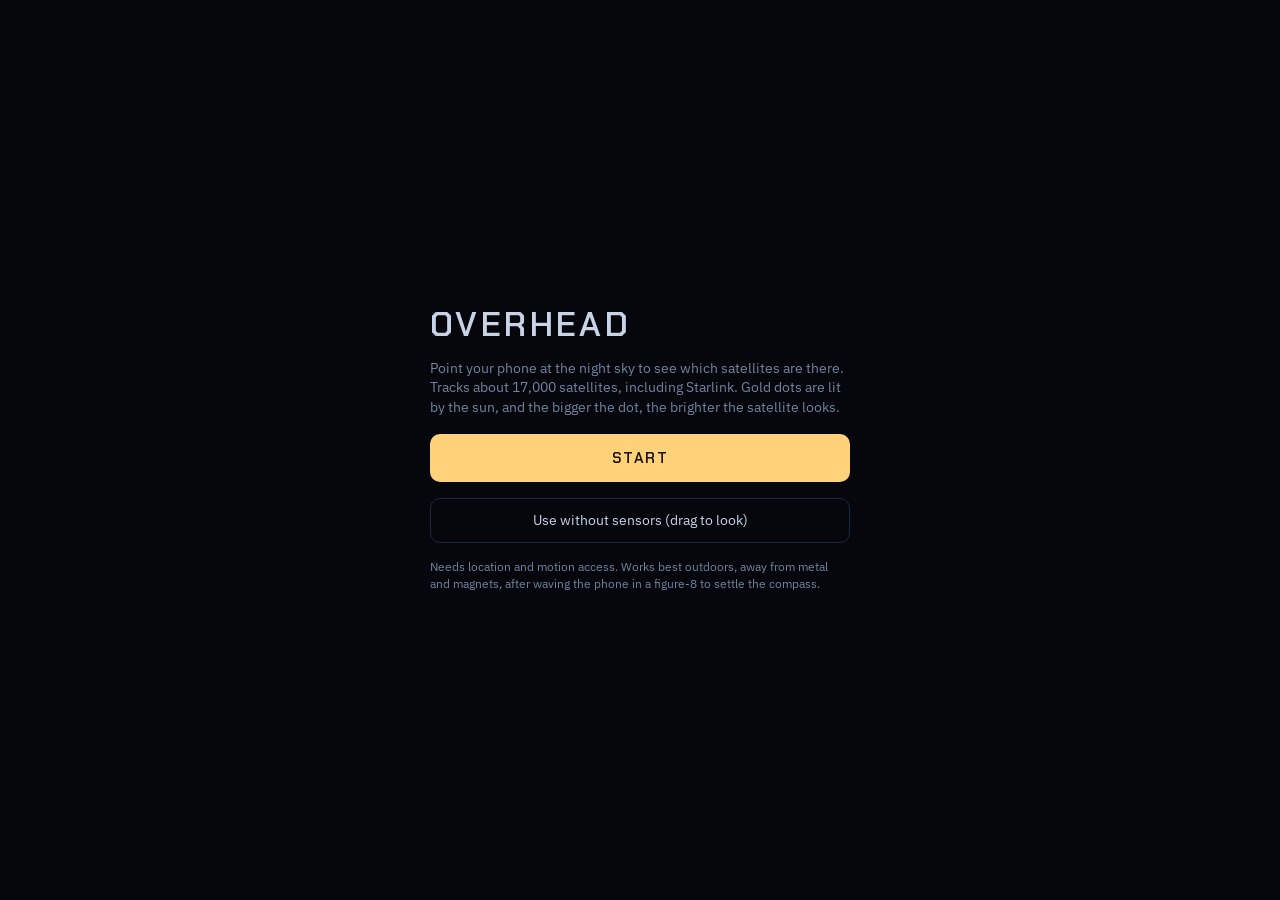
==== commit 3b0ec04f: "UI review fixes: card layout, keyboard and screen-reader support, text size setting - Card: the favo" ====
--- a/index.html
+++ b/index.html
@@ -2,6 +2,7 @@
 <html lang="en">
 <head>
 <meta charset="utf-8">
+<!-- Page zoom stays off: pinching zooms the sky chart instead. Settings → Text size enlarges the text. -->
 <meta name="viewport" content="width=device-width,initial-scale=1,viewport-fit=cover,user-scalable=no">
 <title>Overhead</title>
 <meta name="theme-color" content="#05070d">
@@ -13,8 +14,10 @@
 <link rel="icon" href="icon.svg" type="image/svg+xml">
 <link rel="apple-touch-icon" href="icon-180.png">
 <link rel="preconnect" href="https://fonts.googleapis.com">
+<link rel="preconnect" href="https://fonts.gstatic.com" crossorigin>
 <link rel="stylesheet" href="https://fonts.googleapis.com/css2?family=Chakra+Petch:wght@500;600&family=IBM+Plex+Mono:wght@400;500&family=IBM+Plex+Sans:wght@400;500&display=swap">
 <link rel="stylesheet" href="css/app.css">
+<script>/* the text size chosen in Settings, applied before the page first draws */ try { document.documentElement.style.setProperty("--text", JSON.parse(localStorage.getItem("textSize")) || 1); } catch {}</script>
 <script type="importmap">{ "imports": { "three": "./lib/three/three.module.min.js" } }</script>
 </head>
 <body>
@@ -25,39 +28,39 @@
 <div class="top">
   <div class="brand">Overhead</div>
   <div class="status" id="status" data-de="Lädt…">Loading…</div>
-  <button class="iconbtn" id="timeBtn" title="Show the sky at another time" aria-label="Show the sky at another time" data-de-title="Den Himmel zu einer anderen Zeit zeigen" data-de-aria-label="Den Himmel zu einer anderen Zeit zeigen">◷</button>
+  <button class="iconbtn" id="timeBtn" title="Show the sky at another time" aria-label="Show the sky at another time" data-de-title="Den Himmel zu einer anderen Zeit zeigen" data-de-aria-label="Den Himmel zu einer anderen Zeit zeigen" aria-expanded="false" aria-controls="timeBar">◷</button>
   <button class="iconbtn" id="alignBtn" title="Align with a star or planet" aria-label="Align with a star or planet" data-de-title="An einem Stern oder Planeten ausrichten" data-de-aria-label="An einem Stern oder Planeten ausrichten">◎</button>
-  <button class="iconbtn" id="redBtn" aria-pressed="false" title="Red night mode">R</button>
-  <button class="iconbtn" id="setBtn" title="Settings" data-de-title="Einstellungen">⚙</button>
+  <button class="iconbtn" id="redBtn" aria-pressed="false" title="Red night mode" aria-label="Red night mode">R</button>
+  <button class="iconbtn" id="setBtn" title="Settings" aria-label="Settings" data-de-title="Einstellungen" data-de-aria-label="Einstellungen">⚙</button>
 </div>
 <button class="timepill" id="timePill" hidden></button>
-<div class="notice" id="notice" hidden></div>
-<div class="hint" id="hint" hidden></div>
+<div class="notice" id="notice" role="status" hidden></div>
+<div class="hint" id="hint" role="status"></div>
 <div class="readout" id="readout"></div>
 <button class="zoompill" id="zoomPill" hidden></button>
 <button class="iconbtn camfab" id="camBtn" aria-pressed="false" title="Show the camera picture behind the sky" aria-label="Camera view" data-de-title="Kamerabild hinter dem Himmel zeigen" data-de-aria-label="Kameraansicht" hidden>◉</button>
 
-<div class="card" id="card" role="button" tabindex="0" aria-label="Show satellite details" data-de-aria-label="Satellitendetails zeigen" hidden>
-  <div class="card-top"><h3 id="cardName"></h3><button class="favbtn" id="cardFav" aria-pressed="false" aria-label="Favorite">☆</button><button id="cardShare" data-de="Teilen" hidden>Share</button><button id="cardClose" data-de="Schließen">Clear</button></div>
+<div class="card" id="card" hidden>
+  <div class="card-top"><h3 id="cardName"></h3><button class="favbtn" id="cardFav" aria-pressed="false" aria-label="Favorite">☆</button><span class="card-acts"><button id="cardShare" data-de="Teilen" hidden>Share</button><button id="cardClose" data-de="Schließen">Clear</button></span></div>
   <div class="where" id="cardWhere"></div>
   <div class="meta" id="cardMeta"></div>
   <div class="meta" id="cardAbout"></div>
   <div class="feedback" id="cardFb" hidden><span data-de="Gesehen?">Did you see it?</span><button id="sawYes" data-de="Ja">Saw it</button><button id="sawNo" data-de="Nein">Couldn't see it</button></div>
-  <div class="more" data-de="Tippen für Bahn, Betreiber und Start ›">Tap for orbit, operator and launch details ›</div>
+  <button class="more" id="cardMore" data-de="Bahn, Betreiber und Start ansehen ›">Orbit, operator and launch details ›</button>
 </div>
 
 <section class="sheet" id="sheet">
   <div class="sheet-head">
-    <button class="grab" id="grab"><span id="sheetTitle" data-de="Jetzt am Himmel">Up now</span></button>
+    <button class="grab" id="grab" aria-expanded="false" aria-controls="sheetBody"><span id="sheetTitle" data-de="Jetzt am Himmel">Up now</span></button>
     <div class="tabs" role="tablist">
-      <button class="tab" role="tab" id="tabNow" aria-selected="true" data-de="Jetzt">Now</button>
-      <button class="tab" role="tab" id="tabTonight" aria-selected="false" data-de="Nacht">Tonight</button>
-      <button class="tab" role="tab" id="tabPasses" aria-selected="false" data-de="Überflüge">Passes</button>
-      <button class="tab" role="tab" id="tabSpace" aria-selected="false" data-de="Raumfahrt">Space</button>
+      <button class="tab" role="tab" id="tabNow" aria-selected="true" aria-controls="sheetBody" data-de="Jetzt">Now</button>
+      <button class="tab" role="tab" id="tabTonight" aria-selected="false" aria-controls="sheetBody" tabindex="-1" data-de="Nacht">Tonight</button>
+      <button class="tab" role="tab" id="tabPasses" aria-selected="false" aria-controls="sheetBody" tabindex="-1" data-de="Überflüge">Passes</button>
+      <button class="tab" role="tab" id="tabSpace" aria-selected="false" aria-controls="sheetBody" tabindex="-1" data-de="Raumfahrt">Space</button>
     </div>
   </div>
-  <div class="sheet-body" id="sheetBody">
-    <div class="tools" id="nowTools"><input type="search" id="findIn" placeholder="Find a satellite by name or number" autocomplete="off" enterkeyhint="search" aria-label="Find a satellite" data-de-placeholder="Satellit nach Name oder Nummer suchen" data-de-aria-label="Satellit suchen">
+  <div class="sheet-body" id="sheetBody" role="tabpanel" aria-labelledby="tabNow">
+    <div class="tools" id="nowTools"><input type="search" id="findIn" name="satellite" placeholder="Name or number, e.g. ISS or 25544…" autocomplete="off" spellcheck="false" enterkeyhint="search" aria-label="Find a satellite" data-de-placeholder="Name oder Nummer, z. B. ISS oder 25544…" data-de-aria-label="Satellit suchen">
       <button class="linkbtn" id="idBtn" data-de="Etwas Bewegtes gesehen? Finde heraus, was es war ›">Saw something moving? Find out what it was ›</button></div>
     <div id="listBox"></div>
   </div>
@@ -98,31 +101,31 @@
     <button class="primary" id="startBtn">Start</button>
     <button class="secondary" id="dragBtn" data-de="Ohne Sensoren nutzen (Himmel ziehen)">Use without sensors (drag to look)</button>
     <p class="small" data-de="Braucht Zugriff auf Standort und Bewegungssensoren. Funktioniert am besten draußen, fern von Metall und Magneten, nachdem du das Handy in Form einer Acht geschwenkt hast, damit sich der Kompass einpendelt.">Needs location and motion access. Works best outdoors, away from metal and magnets, after waving the phone in a figure-8 to settle the compass.</p>
-    <p class="err" id="introErr" hidden></p>
-  </div>
-</div>
-
-<div class="overlay page" id="settings" hidden>
+    <p class="err" id="introErr" role="alert" hidden></p>
+  </div>
+</div>
+
+<div class="overlay page" id="settings" role="dialog" aria-modal="true" aria-labelledby="setTitle" hidden>
   <div class="intro">
-    <div class="panel-head"><h2 data-de="Einstellungen">Settings</h2><button class="linkbtn" id="setDone" data-de="Fertig">Done</button></div>
+    <div class="panel-head"><h2 id="setTitle" data-de="Einstellungen">Settings</h2><button class="linkbtn" id="setDone" data-de="Fertig">Done</button></div>
 
     <section class="group">
       <h3 data-de="Dein Standort">Your location</h3>
       <div class="current" id="locNow"></div>
       <label class="field"><span data-de="Ort oder Stadt suchen">Search for a town or city</span>
-        <input type="search" id="placeIn" placeholder="Start typing a town name" autocomplete="off" enterkeyhint="search" data-de-placeholder="Ortsnamen eingeben">
+        <input type="search" id="placeIn" name="place" placeholder="e.g. Munich…" autocomplete="off" spellcheck="false" enterkeyhint="search" data-de-placeholder="z. B. München…">
       </label>
       <div class="results" id="placeResults"></div>
       <button class="secondary" id="gpsBtn" data-de="Stattdessen GPS des Handys nutzen">Use my phone's GPS instead</button>
       <details>
         <summary data-de="Stattdessen Koordinaten eingeben">Enter coordinates instead</summary>
         <div class="pair">
-          <label class="field"><span data-de="Breitengrad">Latitude</span><input type="number" id="latIn" step="0.0001" min="-90" max="90"></label>
-          <label class="field"><span data-de="Längengrad">Longitude</span><input type="number" id="lonIn" step="0.0001" min="-180" max="180"></label>
+          <label class="field"><span data-de="Breitengrad">Latitude</span><input type="number" id="latIn" name="lat" step="0.0001" min="-90" max="90" autocomplete="off" aria-describedby="locErr"></label>
+          <label class="field"><span data-de="Längengrad">Longitude</span><input type="number" id="lonIn" name="lon" step="0.0001" min="-180" max="180" autocomplete="off" aria-describedby="locErr"></label>
         </div>
         <button class="secondary" id="coordBtn" data-de="Diese Koordinaten verwenden">Use these coordinates</button>
       </details>
-      <p class="err" id="locErr" hidden></p>
+      <p class="err" id="locErr" role="alert" hidden></p>
     </section>
 
     <section class="group">
@@ -161,6 +164,11 @@
     <section class="group">
       <h3 data-de="Akku">Battery</h3>
       <label class="check"><input type="checkbox" id="batteryIn"><span data-de="Akku sparen: den Himmel seltener neu zeichnen, solange das Handy ruhig ist">Save battery: redraw the sky less often while the phone is still</span><span class="count"></span></label>
+    </section>
+
+    <section class="group">
+      <h3 data-de="Schriftgröße">Text size</h3>
+      <div class="seg seg3" id="textIn" role="radiogroup" aria-label="Text size" data-de-aria-label="Schriftgröße"></div>
     </section>
 
     <section class="group">
@@ -176,7 +184,7 @@
       <details><summary data-de="Was bedeutet Magnitude?">What does magnitude mean?</summary>
         <p class="small" data-de="Die Helligkeitsskala der Astronomie: Kleinere Zahlen sind heller. Die Venus hat etwa −4, die hellsten Sterne etwa 0, und Magnitude 6 ist das Schwächste, was man an einem sehr dunklen Himmel sieht.">Astronomers' brightness scale, where lower numbers are brighter. Venus is about −4, the brightest stars around 0, and magnitude 6 is the faintest you can see in a very dark sky.</p></details>
       <details><summary data-de="Wie genau ist das?">How accurate is it?</summary>
-        <p class="small" data-de="Die Positionen stimmen meist auf Bruchteile eines Grads, weil die Satellitendaten alle paar Stunden aktualisiert werden. Der größte Fehler ist der Kompass des Handys, und den behebt das Ausrichten mit ◎. Die Helligkeit ist eine Schätzung, meist auf etwa eine Magnitude genau. Mit „Gesehen?“ auf der Karte kannst du sie korrigieren.">Positions are usually within a fraction of a degree, because the satellite data updates every few hours. The phone's compass is the biggest error, which aligning with ◎ fixes. Brightness is an estimate, usually within about one magnitude. The "Did you see it?" buttons on the card let you correct it.</p></details>
+        <p class="small" data-de="Die Positionen stimmen meist auf Bruchteile eines Grads, weil die Satellitendaten alle paar Stunden aktualisiert werden. Der größte Fehler ist der Kompass des Handys, und den behebt das Ausrichten mit ◎. Die Helligkeit ist eine Schätzung, meist auf etwa eine Magnitude genau. Mit „Gesehen?“ auf der Karte kannst du sie korrigieren.">Positions are usually within a fraction of a degree, because the satellite data updates every few hours. The phone's compass is the biggest error, which aligning with ◎ fixes. Brightness is an estimate, usually within about one magnitude. The “Did you see it?” buttons on the card let you correct it.</p></details>
       <details><summary data-de="Funktioniert es ohne Empfang?">Does it work without signal?</summary>
         <p class="small" data-de="Ja. Sobald du die App einmal mit Empfang geöffnet hast, sind sie und ihre Satellitendaten auf deinem Handy gespeichert. Daten, die älter als eine Woche sind, werden ungenauer.">Yes. Once you've opened it with signal, the app and its satellite data are saved on your phone. Data older than a week gets less accurate.</p></details>
       <details><summary data-de="Warum springt die Ansicht, wenn ich senkrecht nach oben zeige?">Why does the view jump when I point straight up?</summary>
@@ -194,7 +202,7 @@
   </div>
 </div>
 
-<div class="overlay page" id="details" hidden>
+<div class="overlay page" id="details" role="dialog" aria-modal="true" aria-labelledby="detName" hidden>
   <div class="intro det">
     <div class="panel-head"><button class="linkbtn" id="detBack" data-de="‹ Zurück zum Himmel">‹ Back to sky</button><button class="linkbtn" id="detFav" aria-pressed="false">☆ Add to favorites</button></div>
     <h2 id="detName"></h2>
@@ -224,6 +232,7 @@
 <script src="js/sensors.js"></script>
 <script src="js/sky.js"></script>
 <script src="js/format.js"></script>
+<script src="js/dialogs.js"></script>
 <script src="js/card.js"></script>
 <script src="js/lists.js"></script>
 <script src="js/details.js"></script>
--- a/css/app.css
+++ b/css/app.css
@@ -5,7 +5,7 @@
   --panel-2: #121a2c;
   --line: #1c2740;
   --ink: #c9d3e6;
-  --dim: #6c7a96;
+  --dim: #75839f;      /* secondary text: at least 4.5:1 on the panels, as small text needs */
   --lit: #ffd27a;      /* sunlit satellite: warm, like reflected sunlight */
   --shadow: #4d6488;   /* satellite in Earth's shadow */
   --target: #7af0c8;
@@ -17,11 +17,12 @@
   --font-display: "Chakra Petch", "Segoe UI", system-ui, sans-serif;
   --font-body: "IBM Plex Sans", system-ui, -apple-system, sans-serif;
   --font-data: "IBM Plex Mono", ui-monospace, Menlo, Consolas, monospace;
+  --text: 1;           /* text size from Settings (1, 1.15 or 1.3); every font size below is multiplied by it */
   color-scheme: dark;
 }
 * { box-sizing: border-box; -webkit-tap-highlight-color: transparent; }
 html, body { height: 100%; margin: 0; }
-body { background: var(--sky); color: var(--ink); font: 14px/1.4 var(--font-body); overflow: hidden; overscroll-behavior: none; touch-action: none; }
+body { background: var(--sky); color: var(--ink); font: calc(14px * var(--text))/1.4 var(--font-body); overflow: hidden; overscroll-behavior: none; touch-action: none; }
 body.red { filter: sepia(1) saturate(6) hue-rotate(-50deg) brightness(.75); }
 body.red.dim { filter: sepia(1) saturate(6) hue-rotate(-50deg) brightness(.4); }
 [hidden] { display: none !important; }
@@ -31,49 +32,54 @@
 #sky { position: fixed; inset: 0; width: 100%; height: 100%; display: block; }
 #cam { position: fixed; inset: 0; width: 100%; height: 100%; object-fit: cover; }
 .alignbar { position: fixed; left: 0; right: 0; bottom: 0; background: color-mix(in srgb, var(--panel) 92%, transparent); border-top: 1px solid var(--line); border-radius: 14px 14px 0 0; padding: 12px 16px calc(env(safe-area-inset-bottom, 0px) + 12px); display: grid; gap: 8px; touch-action: pan-y; }
-.align-help { margin: 0; font-size: 13px; color: var(--ink); text-wrap: pretty; }
+.align-help { margin: 0; font-size: calc(13px * var(--text)); color: var(--ink); text-wrap: pretty; }
 .align-actions { display: grid; grid-template-columns: 1fr 1fr; gap: 10px; padding-top: 4px; }
 .align-actions .secondary { padding: 10px; }
 .align-actions .go { border-color: var(--target); color: var(--target); }
 .idlist { max-height: 46vh; overflow-y: auto; }
-.idlist h4 { margin: 8px 0 2px; font: 600 11px var(--font-display); letter-spacing: .1em; text-transform: uppercase; color: var(--dim); }
-#idBtn { display: block; padding: 8px 0 0; text-transform: none; letter-spacing: 0; font-size: 12px; }
+.idlist h4 { margin: 8px 0 2px; font: 600 calc(11px * var(--text)) var(--font-display); letter-spacing: .1em; text-transform: uppercase; color: var(--dim); }
+#idBtn { display: block; padding: 8px 0 0; text-transform: none; letter-spacing: 0; font-size: calc(12px * var(--text)); text-align: left; }
 
 .top { position: fixed; top: 0; left: 0; right: 0; padding: calc(env(safe-area-inset-top, 0px) + 8px) 16px 8px; display: flex; gap: 8px; align-items: center; justify-content: space-between; pointer-events: none; }
 .top > * { pointer-events: auto; }
-.brand { font: 600 15px var(--font-display); letter-spacing: .14em; text-transform: uppercase; }
-@media (max-width: 420px) { .brand { font-size: 12px; letter-spacing: .06em; } .top { gap: 6px; } .top .iconbtn { width: 32px; height: 32px; } }
-.status { font: 11px var(--font-data); color: var(--dim); text-align: right; flex: 1; min-width: 0; white-space: nowrap; overflow: hidden; text-overflow: ellipsis; }
-.iconbtn { width: 36px; height: 36px; border-radius: 50%; border: 1px solid var(--line); background: color-mix(in srgb, var(--panel) 80%, transparent); display: grid; place-items: center; font: 600 11px var(--font-data); flex: none; }
+.brand { font: 600 calc(15px * var(--text)) var(--font-display); letter-spacing: .14em; text-transform: uppercase; }
+@media (max-width: 420px) { .brand { font-size: calc(12px * var(--text)); letter-spacing: .06em; } .top { gap: 6px; } .top .iconbtn { width: 32px; height: 32px; } }
+.status { font: calc(11px * var(--text)) var(--font-data); color: var(--dim); text-align: right; flex: 1; min-width: 0; white-space: nowrap; overflow: hidden; text-overflow: ellipsis; }
+.iconbtn { width: 36px; height: 36px; border-radius: 50%; border: 1px solid var(--line); background: color-mix(in srgb, var(--panel) 80%, transparent); display: grid; place-items: center; font: 600 calc(11px * var(--text)) var(--font-data); flex: none; }
 .iconbtn[aria-pressed="true"] { border-color: #a33; color: #f66; }
 
-.zoompill { position: fixed; left: 50%; top: 50%; transform: translate(-50%, 46px); font: 11px var(--font-data); color: var(--target); border: 1px solid var(--line); background: color-mix(in srgb, var(--panel) 80%, transparent); border-radius: 999px; padding: 4px 10px; }
-.readout { position: fixed; left: 50%; top: 50%; transform: translate(-50%, 26px); font: 12px var(--font-data); color: var(--dim); text-align: center; pointer-events: none; font-variant-numeric: tabular-nums; }
-.hint { position: fixed; left: 16px; right: 16px; top: calc(env(safe-area-inset-top, 0px) + 84px); text-align: center; font: 12px var(--font-body); color: var(--lit); pointer-events: none; }
-.notice { position: fixed; left: 16px; right: 16px; top: calc(env(safe-area-inset-top, 0px) + 52px); text-align: center; font: 12px var(--font-body); color: var(--dim); pointer-events: none; text-wrap: balance; }
+.zoompill { position: fixed; left: 50%; top: 50%; transform: translate(-50%, 46px); font: calc(11px * var(--text)) var(--font-data); color: var(--target); border: 1px solid var(--line); background: color-mix(in srgb, var(--panel) 80%, transparent); border-radius: 999px; padding: 4px 10px; }
+.readout { position: fixed; left: 50%; top: 50%; transform: translate(-50%, 26px); font: calc(12px * var(--text)) var(--font-data); color: var(--dim); text-align: center; pointer-events: none; font-variant-numeric: tabular-nums; }
+.hint { position: fixed; left: 16px; right: 16px; top: calc(env(safe-area-inset-top, 0px) + 84px); text-align: center; font: calc(12px * var(--text)) var(--font-body); color: var(--lit); pointer-events: none; }
+.notice { position: fixed; left: 16px; right: 16px; top: calc(env(safe-area-inset-top, 0px) + 52px); text-align: center; font: calc(12px * var(--text)) var(--font-body); color: var(--dim); pointer-events: none; text-wrap: balance; }
 body.timeshift .notice { top: calc(env(safe-area-inset-top, 0px) + 86px); }
 body.timeshift .hint { top: calc(env(safe-area-inset-top, 0px) + 118px); }
-.timepill { position: fixed; left: 50%; transform: translateX(-50%); top: calc(env(safe-area-inset-top, 0px) + 52px); max-width: calc(100% - 32px); white-space: nowrap; overflow: hidden; text-overflow: ellipsis; font: 12px var(--font-data); color: var(--sky); background: var(--target); border-radius: 999px; padding: 6px 12px; }
+.timepill { position: fixed; left: 50%; transform: translateX(-50%); top: calc(env(safe-area-inset-top, 0px) + 52px); max-width: calc(100% - 32px); white-space: nowrap; overflow: hidden; text-overflow: ellipsis; font: calc(12px * var(--text)) var(--font-data); color: var(--sky); background: var(--target); border-radius: 999px; padding: 6px 12px; }
 .timebar { position: fixed; left: 0; right: 0; bottom: var(--sheet-h, 64px); background: color-mix(in srgb, var(--panel) 94%, transparent); border-top: 1px solid var(--line); padding: 10px 16px 22px; display: grid; gap: 8px; touch-action: pan-x; }
 .tb-row { display: flex; align-items: center; gap: 12px; }
-.tb-label { flex: 1; min-width: 0; font: 13px var(--font-data); color: var(--target); font-variant-numeric: tabular-nums; }
+.tb-label { flex: 1; min-width: 0; font: calc(13px * var(--text)) var(--font-data); color: var(--target); font-variant-numeric: tabular-nums; }
 .tb-row .linkbtn { padding: 4px 0; }
 .tb-ticks { position: relative; height: 12px; margin: 0 8px; }
-.tb-ticks span { position: absolute; transform: translateX(-50%); font: 10px var(--font-data); color: var(--dim); white-space: nowrap; }
+.tb-ticks span { position: absolute; transform: translateX(-50%); font: calc(10px * var(--text)) var(--font-data); color: var(--dim); white-space: nowrap; }
 .seg { display: grid; grid-template-columns: repeat(4, 1fr); gap: 4px; }
-.seg button { border: 1px solid var(--line); border-radius: 8px; padding: 9px 4px; font-size: 13px; color: var(--dim); }
+.seg button { border: 1px solid var(--line); border-radius: 8px; padding: 9px 4px; font-size: calc(13px * var(--text)); color: var(--dim); }
 .seg.seg3 { grid-template-columns: repeat(3, 1fr); }
 .seg button[aria-checked="true"] { border-color: var(--lit); color: var(--ink); background: var(--panel-2); }
 @media (max-width: 380px) { .seg { grid-template-columns: repeat(2, 1fr); } }
 
 .card { position: fixed; left: 16px; right: 16px; bottom: calc(var(--sheet-h, 64px) + var(--tb-h, 0px) + 12px); max-width: 420px; margin: 0 auto; background: var(--panel); border: 1px solid var(--target); border-radius: 10px; padding: 10px 12px; display: grid; gap: 2px; cursor: pointer; }
-.card-top { display: flex; gap: 12px; align-items: baseline; justify-content: space-between; }
-.card h3 { margin: 0; font: 600 16px var(--font-display); letter-spacing: .04em; min-width: 0; overflow: hidden; text-overflow: ellipsis; white-space: nowrap; }
-.card .where { font: 13px var(--font-data); color: var(--ink); }
-.card .meta { font: 11px var(--font-data); color: var(--dim); }
-.card .more { font: 11px var(--font-data); color: var(--target); margin-top: 2px; }
-.card .favbtn { font-size: 20px; line-height: 1; padding: 0 2px 2px 8px; color: var(--lit); letter-spacing: 0; text-transform: none; }
-.card button { font: 11px var(--font-data); color: var(--dim); text-transform: uppercase; letter-spacing: .08em; padding: 4px 0 4px 8px; }
+/* one column that never grows past the card, so long lines wrap inside it at any text size */
+.card { grid-template-columns: minmax(0, 1fr); }
+/* name and star on the left, Share and Clear on the right (on a line of their own if they don't fit) */
+.card-top { display: flex; flex-wrap: wrap; gap: 0 12px; align-items: baseline; }
+.card-acts { margin-left: auto; display: flex; gap: 12px; }
+.card h3 { margin: 0; font: 600 calc(16px * var(--text)) var(--font-display); letter-spacing: .04em; min-width: 0; overflow: hidden; text-overflow: ellipsis; white-space: nowrap; }
+.card .where { font: calc(13px * var(--text)) var(--font-data); color: var(--ink); }
+.card .meta { font: calc(11px * var(--text)) var(--font-data); color: var(--dim); }
+.card button { font: calc(11px * var(--text)) var(--font-data); color: var(--dim); text-transform: uppercase; letter-spacing: .08em; padding: 4px 0 4px 8px; }
+.card .favbtn { font-size: calc(20px * var(--text)); line-height: 1; padding: 0 2px 2px 8px; color: var(--lit); letter-spacing: 0; text-transform: none; }
+.card #cardShare { color: var(--target); }
+.card .more { font: calc(11px * var(--text)) var(--font-data); color: var(--target); text-transform: none; letter-spacing: 0; text-align: left; padding: 2px 0 0; justify-self: start; }
 
 .sheet { position: fixed; left: 0; right: 0; bottom: 0; background: var(--panel); border-top: 1px solid var(--line); border-radius: 14px 14px 0 0; padding: 0 16px calc(env(safe-area-inset-bottom, 0px) + 8px); max-height: 62%; display: flex; flex-direction: column; touch-action: pan-y; }
 .sheet-head { display: flex; flex-wrap: wrap; align-items: center; gap: 8px; row-gap: 6px; padding-block: 10px; }
@@ -82,16 +88,16 @@
    the tabs get their own row, spread across it. */
 @media (max-width: 370px) { .tabs { flex-basis: 100%; justify-content: space-between; } }
 @media (max-width: 560px) { html[lang="de"] .tabs { flex-basis: 100%; justify-content: space-between; } }
-.grab { flex: 1; min-width: 0; text-align: left; font: 600 13px var(--font-display); letter-spacing: .1em; text-transform: uppercase; display: flex; align-items: center; gap: 8px; white-space: nowrap; }
+.grab { flex: 1; min-width: 0; text-align: left; font: 600 calc(13px * var(--text)) var(--font-display); letter-spacing: .1em; text-transform: uppercase; display: flex; align-items: center; gap: 8px; white-space: nowrap; }
 .grab::after { content: "▴"; color: var(--dim); }
 .sheet.open .grab::after { content: "▾"; }
 .tabs { display: flex; gap: 4px; }
-.tab { font: 11px var(--font-data); letter-spacing: .06em; text-transform: uppercase; padding: 6px 10px; border-radius: 999px; color: var(--dim); border: 1px solid transparent; }
+.tab { font: calc(11px * var(--text)) var(--font-data); letter-spacing: .06em; text-transform: uppercase; padding: 6px 10px; border-radius: 999px; color: var(--dim); border: 1px solid transparent; }
 .tab[aria-selected="true"] { color: var(--ink); border-color: var(--line); }
 .sheet-body { overflow-y: auto; min-height: 0; padding-bottom: 4px; }
 .sheet:not(.open) .sheet-body { display: none; }
 .tools { padding-bottom: 8px; }
-input[type=search], input[type=number] { font: 14px var(--font-body); padding: 10px 12px; border-radius: 8px; border: 1px solid var(--line); background: var(--panel-2); color: var(--ink); width: 100%; }
+input[type=search], input[type=number] { font: calc(14px * var(--text)) var(--font-body); padding: 10px 12px; border-radius: 8px; border: 1px solid var(--line); background: var(--panel-2); color: var(--ink); width: 100%; }
 input[type=number] { font-family: var(--font-data); }
 input::placeholder { color: var(--dim); }
 .row { display: grid; grid-template-columns: 10px 1fr auto; gap: 10px; align-items: center; width: 100%; padding: 9px 0; border-top: 1px solid var(--line); text-align: left; }
@@ -99,77 +105,77 @@
 .row.lit .dot { background: var(--lit); box-shadow: 0 0 6px var(--lit); }
 .row.down .dot { background: transparent; border: 1px solid var(--line); }
 .row .nm { min-width: 0; overflow: hidden; text-overflow: ellipsis; white-space: nowrap; }
-.row .sub { display: block; font: 11px var(--font-data); color: var(--dim); overflow: hidden; text-overflow: ellipsis; }
-.row .num { font: 12px var(--font-data); font-variant-numeric: tabular-nums; text-align: right; color: var(--ink); }
+.row .sub { display: block; font: calc(11px * var(--text)) var(--font-data); color: var(--dim); overflow: hidden; text-overflow: ellipsis; }
+.row .num { font: calc(12px * var(--text)) var(--font-data); font-variant-numeric: tabular-nums; text-align: right; color: var(--ink); }
 .row.sel .nm { color: var(--target); }
-.empty, .note { color: var(--dim); padding: 10px 0; font-size: 13px; }
-.legend { display: flex; gap: 14px; font: 11px var(--font-data); color: var(--dim); padding-bottom: 6px; flex-wrap: wrap; }
+.empty, .note { color: var(--dim); padding: 10px 0; font-size: calc(13px * var(--text)); }
+.legend { display: flex; gap: 14px; font: calc(11px * var(--text)) var(--font-data); color: var(--dim); padding-bottom: 6px; flex-wrap: wrap; }
 .legend span::before { content: ""; display: inline-block; width: 7px; height: 7px; border-radius: 50%; margin-right: 6px; vertical-align: 1px; background: var(--shadow); }
 .legend .l::before { background: var(--lit); }
 
 .overlay { position: fixed; inset: 0; background: var(--sky); display: flex; align-items: center; justify-content: center; padding: calc(env(safe-area-inset-top, 0px) + 24px) 16px calc(env(safe-area-inset-bottom, 0px) + 24px); overflow-y: auto; touch-action: pan-y; }
 .overlay.page { align-items: flex-start; }
 .intro { width: 100%; max-width: 420px; display: flex; flex-direction: column; gap: 16px; }
-.intro h1 { margin: 0; font: 600 34px/1.05 var(--font-display); letter-spacing: .1em; text-transform: uppercase; }
+.intro h1 { margin: 0; font: 600 calc(34px * var(--text))/1.05 var(--font-display); letter-spacing: .1em; text-transform: uppercase; }
 .intro p { margin: 0; color: var(--dim); }
-.primary { background: var(--lit); color: #1a1205; font: 600 15px var(--font-display); letter-spacing: .1em; text-transform: uppercase; padding: 14px; border-radius: 10px; }
+.primary { background: var(--lit); color: #1a1205; font: 600 calc(15px * var(--text)) var(--font-display); letter-spacing: .1em; text-transform: uppercase; padding: 14px; border-radius: 10px; }
 .secondary { border: 1px solid var(--line); padding: 12px; border-radius: 10px; color: var(--ink); }
-.field { display: grid; gap: 6px; font: 11px var(--font-data); color: var(--dim); text-transform: uppercase; letter-spacing: .06em; }
+.field { display: grid; gap: 6px; font: calc(11px * var(--text)) var(--font-data); color: var(--dim); text-transform: uppercase; letter-spacing: .06em; }
 .pair { display: grid; grid-template-columns: 1fr 1fr; gap: 10px; }
-.err { color: var(--bad); font-size: 13px; margin: 0; }
-.small { font-size: 12px; color: var(--dim); margin: 0; }
+.err { color: var(--bad); font-size: calc(13px * var(--text)); margin: 0; }
+.small { font-size: calc(12px * var(--text)); color: var(--dim); margin: 0; }
 .panel-head { display: flex; justify-content: space-between; align-items: center; gap: 12px; }
-.panel-head h2 { margin: 0; font: 600 20px var(--font-display); letter-spacing: .08em; text-transform: uppercase; }
+.panel-head h2 { margin: 0; font: 600 calc(20px * var(--text)) var(--font-display); letter-spacing: .08em; text-transform: uppercase; }
 .group { display: grid; gap: 10px; padding-top: 14px; border-top: 1px solid var(--line); }
-.group h3 { margin: 0; font: 600 13px var(--font-display); letter-spacing: .1em; text-transform: uppercase; color: var(--dim); }
-.current { font-size: 15px; }
-.current .sub { display: block; font: 12px var(--font-data); color: var(--dim); }
+.group h3 { margin: 0; font: 600 calc(13px * var(--text)) var(--font-display); letter-spacing: .1em; text-transform: uppercase; color: var(--dim); }
+.current { font-size: calc(15px * var(--text)); }
+.current .sub { display: block; font: calc(12px * var(--text)) var(--font-data); color: var(--dim); }
 .results { display: grid; }
 .place { display: grid; gap: 1px; text-align: left; padding: 10px 2px; border-top: 1px solid var(--line); }
-.place .sub { font: 12px var(--font-data); color: var(--dim); }
-details summary { cursor: pointer; color: var(--dim); font-size: 13px; padding-block: 4px; }
+.place .sub { font: calc(12px * var(--text)) var(--font-data); color: var(--dim); }
+details summary { cursor: pointer; color: var(--dim); font-size: calc(13px * var(--text)); padding-block: 4px; }
 details[open] summary { margin-bottom: 10px; }
 details .secondary { margin-top: 10px; width: 100%; }
-.check { display: grid; grid-template-columns: auto 1fr auto; gap: 10px; align-items: center; font-size: 14px; }
+.check { display: grid; grid-template-columns: auto 1fr auto; gap: 10px; align-items: center; font-size: calc(14px * var(--text)); }
 .check input { width: 18px; height: 18px; accent-color: var(--lit); }
-.check .count { font: 12px var(--font-data); color: var(--dim); font-variant-numeric: tabular-nums; }
+.check .count { font: calc(12px * var(--text)) var(--font-data); color: var(--dim); font-variant-numeric: tabular-nums; }
 input[type=range] { width: 100%; accent-color: var(--lit); }
 
-.det h2 { margin: 0; font: 600 24px/1.15 var(--font-display); letter-spacing: .05em; overflow-wrap: anywhere; }
+.det h2 { margin: 0; font: 600 calc(24px * var(--text))/1.15 var(--font-display); letter-spacing: .05em; overflow-wrap: anywhere; }
 .model3d { width: 100%; height: 260px; display: block; border-radius: 10px; background: radial-gradient(circle at 50% 40%, var(--panel-2), var(--sky)); touch-action: none; cursor: grab; }
 .chips { display: flex; flex-wrap: wrap; gap: 6px; }
-.chip { font: 11px var(--font-data); padding: 3px 8px; border-radius: 999px; border: 1px solid var(--line); color: var(--dim); }
+.chip { font: calc(11px * var(--text)) var(--font-data); padding: 3px 8px; border-radius: 999px; border: 1px solid var(--line); color: var(--dim); }
 .chip.k { color: var(--ink); }
 dl { display: grid; grid-template-columns: minmax(7.5em, 36%) 1fr; gap: 7px 12px; margin: 0; }
-dt { color: var(--dim); font-size: 12px; padding-top: 1px; }
+dt { color: var(--dim); font-size: calc(12px * var(--text)); padding-top: 1px; }
 dd { margin: 0; min-width: 0; overflow-wrap: anywhere; font-variant-numeric: tabular-nums; }
-dd .sub { display: block; font-size: 12px; color: var(--dim); }
+dd .sub { display: block; font-size: calc(12px * var(--text)); color: var(--dim); }
 .passrow { display: grid; grid-template-columns: 10px 1fr auto; gap: 10px; align-items: center; padding: 8px 0; border-top: 1px solid var(--line); }
 button.passrow { width: 100%; text-align: left; }
 .passrow .dot { width: 8px; height: 8px; border-radius: 50%; background: var(--shadow); }
 .passrow.lit .dot { background: var(--lit); box-shadow: 0 0 6px var(--lit); }
-.passrow .sub { display: block; font: 11px var(--font-data); color: var(--dim); }
-.passrow .num { font: 12px var(--font-data); text-align: right; }
+.passrow .sub { display: block; font: calc(11px * var(--text)) var(--font-data); color: var(--dim); }
+.passrow .num { font: calc(12px * var(--text)) var(--font-data); text-align: right; font-variant-numeric: tabular-nums; }
 .tonight { display: grid; gap: 6px; padding: 2px 0 10px; }
-.tn-line { display: grid; grid-template-columns: 4.5em minmax(0, 1fr); gap: 10px; font-size: 13px; align-items: baseline; }
-.tn-k { font: 11px var(--font-data); text-transform: uppercase; letter-spacing: .08em; color: var(--dim); }
+.tn-line { display: grid; grid-template-columns: 4.5em minmax(0, 1fr); gap: 10px; font-size: calc(13px * var(--text)); align-items: baseline; }
+.tn-k { font: calc(11px * var(--text)) var(--font-data); text-transform: uppercase; letter-spacing: .08em; color: var(--dim); }
 .clouds { display: grid; gap: 2px; min-width: 0; }
 .cc { display: grid; gap: 3px; min-width: 0; }
 .cc b { display: block; height: 14px; border-radius: 3px; background: var(--panel-2); overflow: hidden; }
 .cc span { display: block; height: 100%; background: var(--dim); }
-.cc i { font: 9px var(--font-data); color: var(--dim); font-style: normal; white-space: nowrap; height: 11px; overflow: visible; }
-.tn-h { margin: 6px 0 2px; font: 600 12px var(--font-display); letter-spacing: .1em; text-transform: uppercase; color: var(--dim); }
+.cc i { font: calc(9px * var(--text)) var(--font-data); color: var(--dim); font-style: normal; white-space: nowrap; height: 11px; overflow: visible; }
+.tn-h { margin: 6px 0 2px; font: 600 calc(12px * var(--text)) var(--font-display); letter-spacing: .1em; text-transform: uppercase; color: var(--dim); }
 .pass { border-top: 1px solid var(--line); }
 .pass .row { border-top: 0; padding-bottom: 4px; }
 .row .sub.tn-wrap { white-space: normal; }
-.cal { font: 11px var(--font-data); color: var(--target); text-transform: uppercase; letter-spacing: .06em; padding: 2px 0 10px 20px; }
+.cal { font: calc(11px * var(--text)) var(--font-data); color: var(--target); text-transform: uppercase; letter-spacing: .06em; padding: 2px 0 10px 20px; }
 .pass-acts { display: flex; gap: 22px; }
 .pass-acts .share { padding-left: 0; }
 .guide { position: fixed; inset: 0; background: rgba(3, 5, 10, .62); display: flex; align-items: flex-end; justify-content: center; padding: 16px 16px calc(env(safe-area-inset-bottom, 0px) + 96px); }
 .guide-card { width: 100%; max-width: 420px; background: var(--panel); border: 1px solid var(--line); border-radius: 14px; padding: 16px; display: grid; gap: 8px; }
-.guide-card h2 { margin: 0; font: 600 18px var(--font-display); letter-spacing: .06em; text-transform: uppercase; }
+.guide-card h2 { margin: 0; font: 600 calc(18px * var(--text)) var(--font-display); letter-spacing: .06em; text-transform: uppercase; }
 .guide-card p { margin: 0; color: var(--ink); line-height: 1.5; }
-.guide-step { font: 11px var(--font-data); color: var(--dim); letter-spacing: .08em; }
+.guide-step { font: calc(11px * var(--text)) var(--font-data); color: var(--dim); letter-spacing: .08em; }
 .guide-actions { display: flex; justify-content: space-between; align-items: center; padding-top: 6px; }
 .guide-actions .primary { padding: 10px 22px; }
 .spot { outline: 2px solid var(--target); outline-offset: 3px; animation: spot 1.2s ease-in-out infinite; }
@@ -178,13 +184,25 @@
 .faq details { border-top: 1px solid var(--line); padding-top: 8px; }
 .faq summary { color: var(--ink); }
 .faq details p { padding-top: 6px; }
-.linkbtn { color: var(--target); font: 12px var(--font-data); text-transform: uppercase; letter-spacing: .08em; padding: 8px 0; }
+.linkbtn { color: var(--target); font: calc(12px * var(--text)) var(--font-data); text-transform: uppercase; letter-spacing: .08em; padding: 8px 0; }
 @media (prefers-reduced-motion: reduce) { * { scroll-behavior: auto !important; } }
 
-.feedback { display: flex; align-items: center; gap: 12px; margin-top: 4px; font: 11px var(--font-data); color: var(--dim); }
+.feedback { display: flex; align-items: center; gap: 12px; margin-top: 4px; font: calc(11px * var(--text)) var(--font-data); color: var(--dim); }
 .card .feedback button { color: var(--target); border: 1px solid var(--line); border-radius: 999px; padding: 4px 10px; letter-spacing: .04em; }
 .camfab { position: fixed; right: 16px; top: 50%; transform: translateY(-50%); }
 .camfab[aria-pressed="true"] { border-color: var(--target); color: var(--target); }
 .row.launch .nm { white-space: normal; }
 #modelDetailBtn { margin-top: 4px; }
 @media (max-width: 400px) { .tab { padding: 6px 7px; letter-spacing: .02em; } .sheet-head { gap: 4px; } }
+/* "Forget my sightings" asks for a second tap */
+.secondary[data-armed] { border-color: var(--bad); color: var(--bad); }
+
+/* Pointer feedback for mouse users (drag mode on a computer); phones don't get sticky hover. */
+@media (hover: hover) and (pointer: fine) {
+  .tab:hover, .seg button:hover, .card button:hover, details summary:hover { color: var(--ink); }
+  .linkbtn:hover, .cal:hover, .card .more:hover { text-decoration: underline; text-underline-offset: 3px; }
+  .secondary:hover, .iconbtn:hover { border-color: var(--dim); }
+  .row:hover, .passrow:hover, .place:hover { background: var(--panel-2); }
+  .primary:hover { background: color-mix(in srgb, var(--lit) 88%, white); }
+  .card:hover { border-color: color-mix(in srgb, var(--target) 70%, white); }
+}
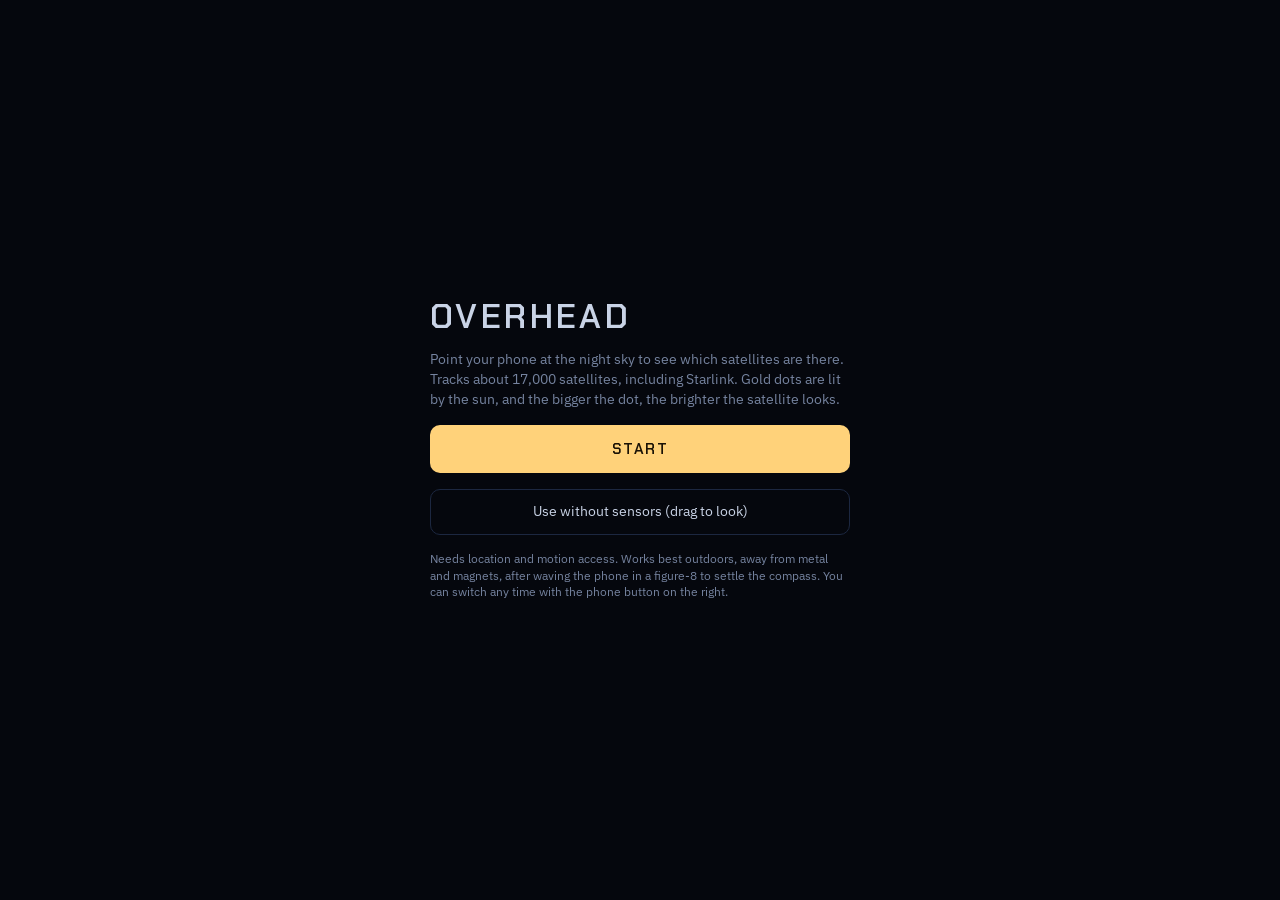
==== commit c44a8115: "Add a button to switch between following the phone and dragging the sky A phone button on the right " ====
--- a/index.html
+++ b/index.html
@@ -38,7 +38,14 @@
 <div class="hint" id="hint" role="status"></div>
 <div class="readout" id="readout"></div>
 <button class="zoompill" id="zoomPill" hidden></button>
-<button class="iconbtn camfab" id="camBtn" aria-pressed="false" title="Show the camera picture behind the sky" aria-label="Camera view" data-de-title="Kamerabild hinter dem Himmel zeigen" data-de-aria-label="Kameraansicht" hidden>◉</button>
+<div class="sidebtns">
+  <button class="iconbtn" id="motionBtn" aria-pressed="false" aria-label="Follow the phone's motion" data-de-aria-label="Der Bewegung des Handys folgen" hidden>
+    <svg viewBox="0 0 24 24" aria-hidden="true" fill="none" stroke="currentColor" stroke-width="1.7" stroke-linecap="round" stroke-linejoin="round">
+      <rect x="8.5" y="4" width="7" height="16" rx="1.6"/><path d="M5.2 8.6a5.5 5.5 0 0 0 0 6.8M18.8 8.6a5.5 5.5 0 0 1 0 6.8"/><path class="slash" d="M4.5 19.5 19.5 4.5"/>
+    </svg>
+  </button>
+  <button class="iconbtn" id="camBtn" aria-pressed="false" title="Show the camera picture behind the sky" aria-label="Camera view" data-de-title="Kamerabild hinter dem Himmel zeigen" data-de-aria-label="Kameraansicht" hidden>◉</button>
+</div>
 
 <div class="card" id="card" hidden>
   <div class="card-top"><h3 id="cardName"></h3><button class="favbtn" id="cardFav" aria-pressed="false" aria-label="Favorite">☆</button><span class="card-acts"><button id="cardShare" data-de="Teilen" hidden>Share</button><button id="cardClose" data-de="Schließen">Clear</button></span></div>
@@ -100,7 +107,7 @@
     <p data-de="Richte dein Handy auf den Nachthimmel und sieh, welche Satelliten dort sind. Verfolgt rund 17.000 Satelliten, auch Starlink. Goldene Punkte werden von der Sonne angestrahlt, und je größer der Punkt, desto heller wirkt der Satellit.">Point your phone at the night sky to see which satellites are there. Tracks about 17,000 satellites, including Starlink. Gold dots are lit by the sun, and the bigger the dot, the brighter the satellite looks.</p>
     <button class="primary" id="startBtn">Start</button>
     <button class="secondary" id="dragBtn" data-de="Ohne Sensoren nutzen (Himmel ziehen)">Use without sensors (drag to look)</button>
-    <p class="small" data-de="Braucht Zugriff auf Standort und Bewegungssensoren. Funktioniert am besten draußen, fern von Metall und Magneten, nachdem du das Handy in Form einer Acht geschwenkt hast, damit sich der Kompass einpendelt.">Needs location and motion access. Works best outdoors, away from metal and magnets, after waving the phone in a figure-8 to settle the compass.</p>
+    <p class="small" data-de="Braucht Zugriff auf Standort und Bewegungssensoren. Funktioniert am besten draußen, fern von Metall und Magneten, nachdem du das Handy in Form einer Acht geschwenkt hast, damit sich der Kompass einpendelt. Mit der Handy-Taste rechts kannst du jederzeit umschalten.">Needs location and motion access. Works best outdoors, away from metal and magnets, after waving the phone in a figure-8 to settle the compass. You can switch any time with the phone button on the right.</p>
     <p class="err" id="introErr" role="alert" hidden></p>
   </div>
 </div>
--- a/css/app.css
+++ b/css/app.css
@@ -189,8 +189,13 @@
 
 .feedback { display: flex; align-items: center; gap: 12px; margin-top: 4px; font: calc(11px * var(--text)) var(--font-data); color: var(--dim); }
 .card .feedback button { color: var(--target); border: 1px solid var(--line); border-radius: 999px; padding: 4px 10px; letter-spacing: .04em; }
-.camfab { position: fixed; right: 16px; top: 50%; transform: translateY(-50%); }
-.camfab[aria-pressed="true"] { border-color: var(--target); color: var(--target); }
+/* view buttons on the right edge: follow the phone / drag the sky, and the camera picture */
+.sidebtns { position: fixed; right: 16px; top: 50%; transform: translateY(-50%); display: grid; gap: 10px; }
+.sidebtns .iconbtn[aria-pressed="true"] { border-color: var(--target); color: var(--target); }
+#motionBtn svg { width: 18px; height: 18px; display: block; }
+#motionBtn .slash { display: none; }
+#motionBtn[aria-pressed="false"] { color: var(--dim); }
+#motionBtn[aria-pressed="false"] .slash { display: inline; }
 .row.launch .nm { white-space: normal; }
 #modelDetailBtn { margin-top: 4px; }
 @media (max-width: 400px) { .tab { padding: 6px 7px; letter-spacing: .02em; } .sheet-head { gap: 4px; } }
